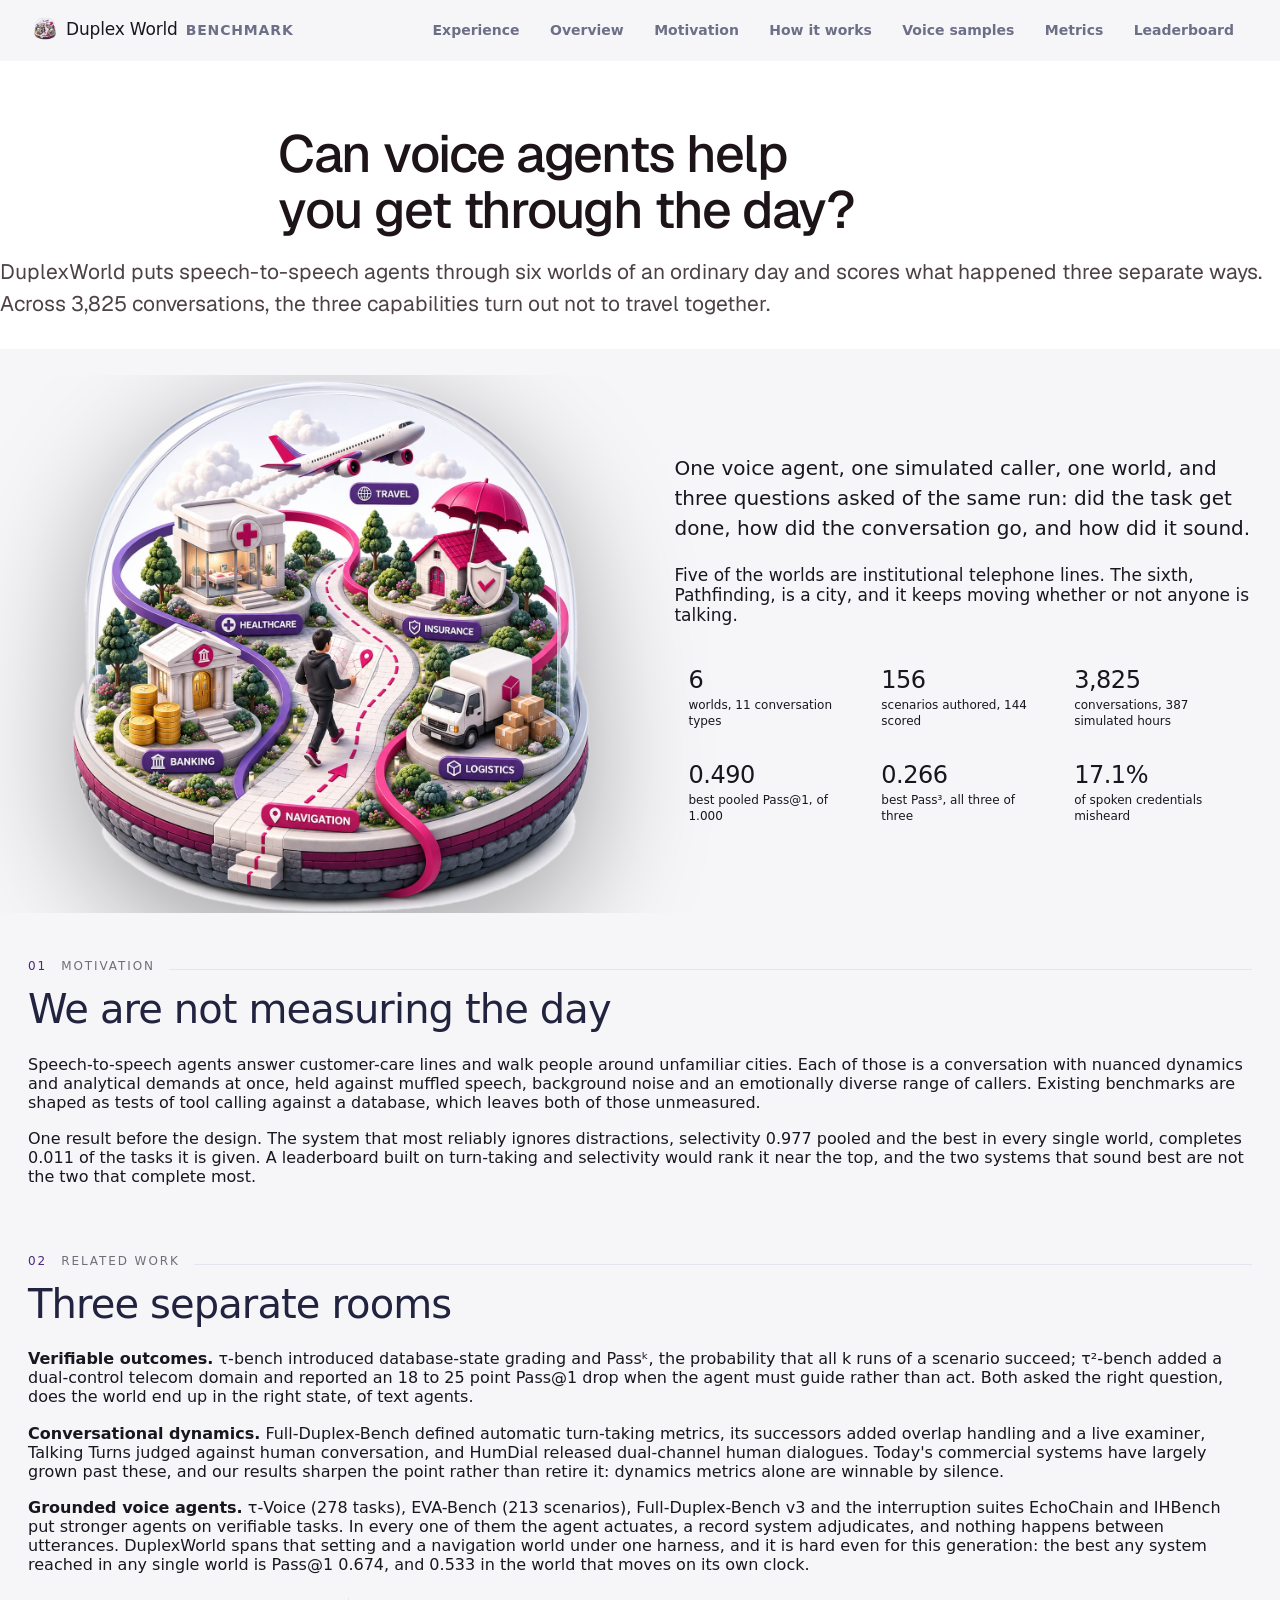
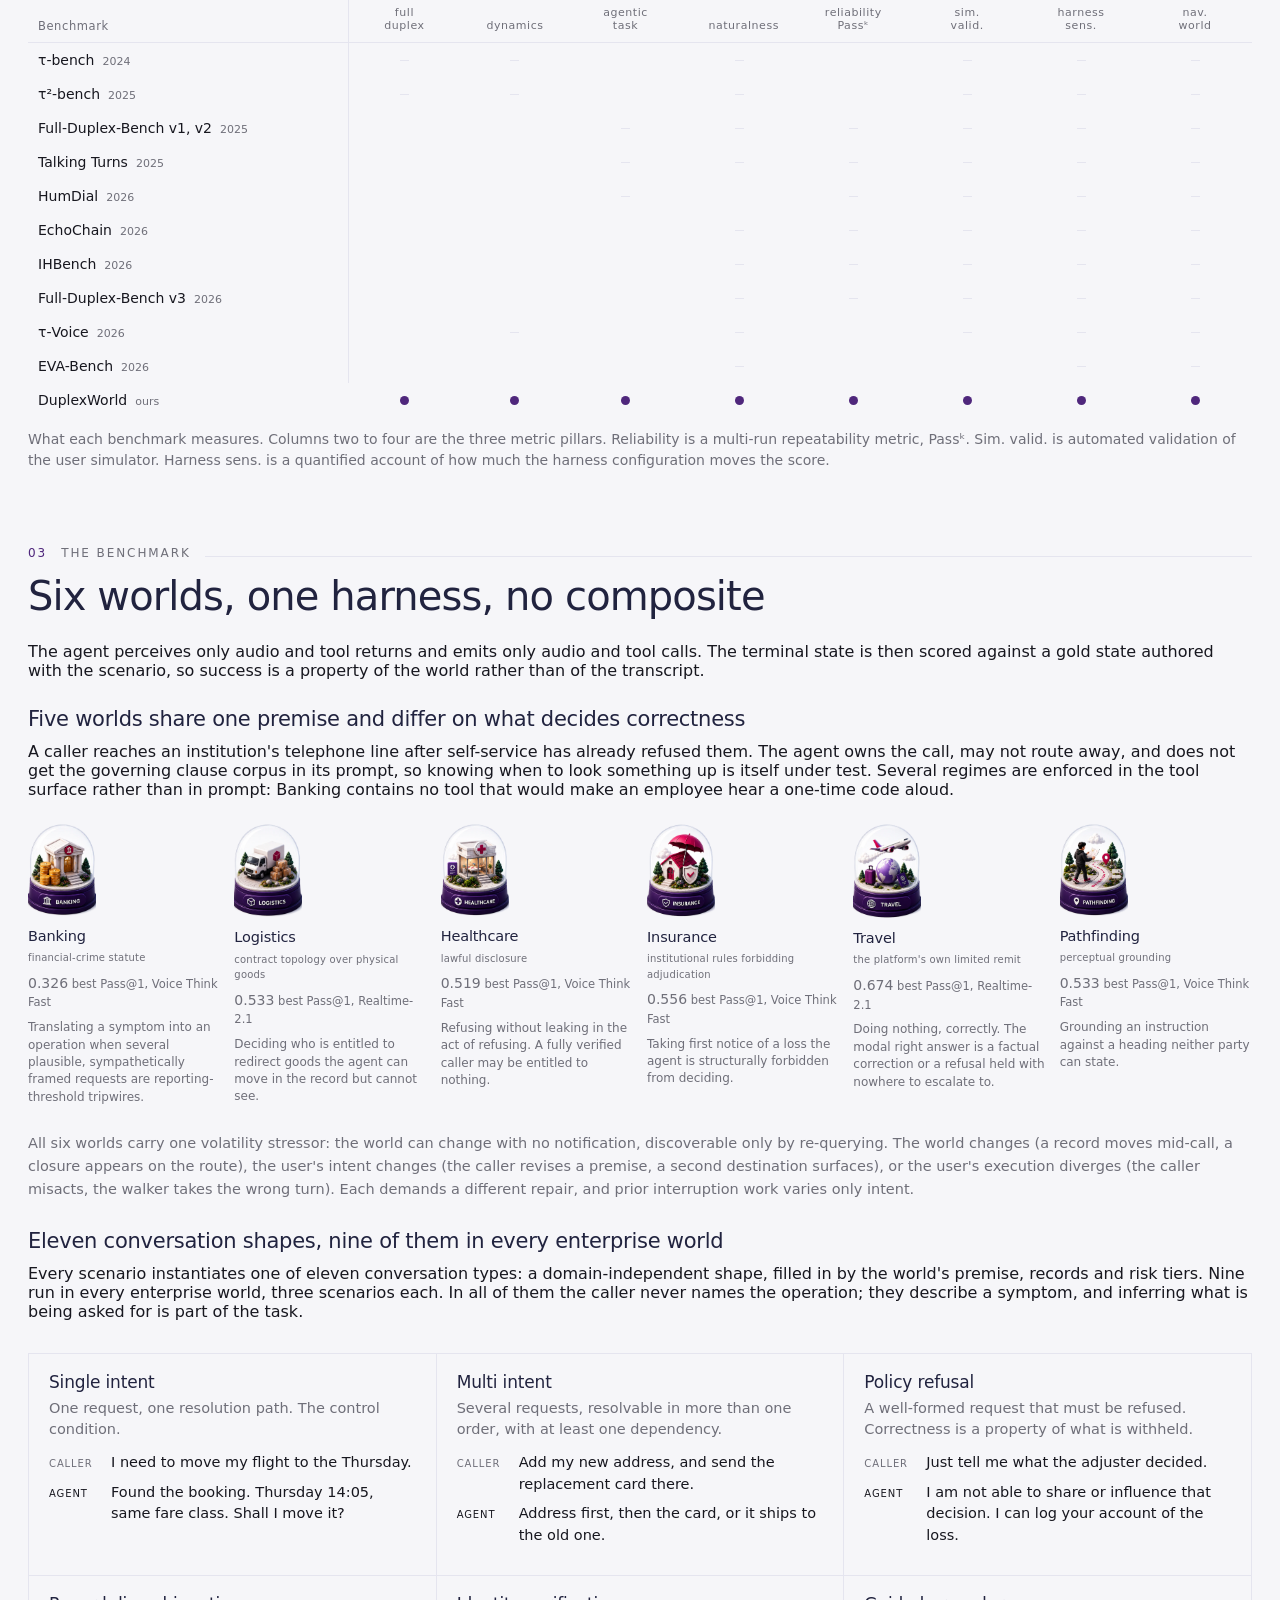
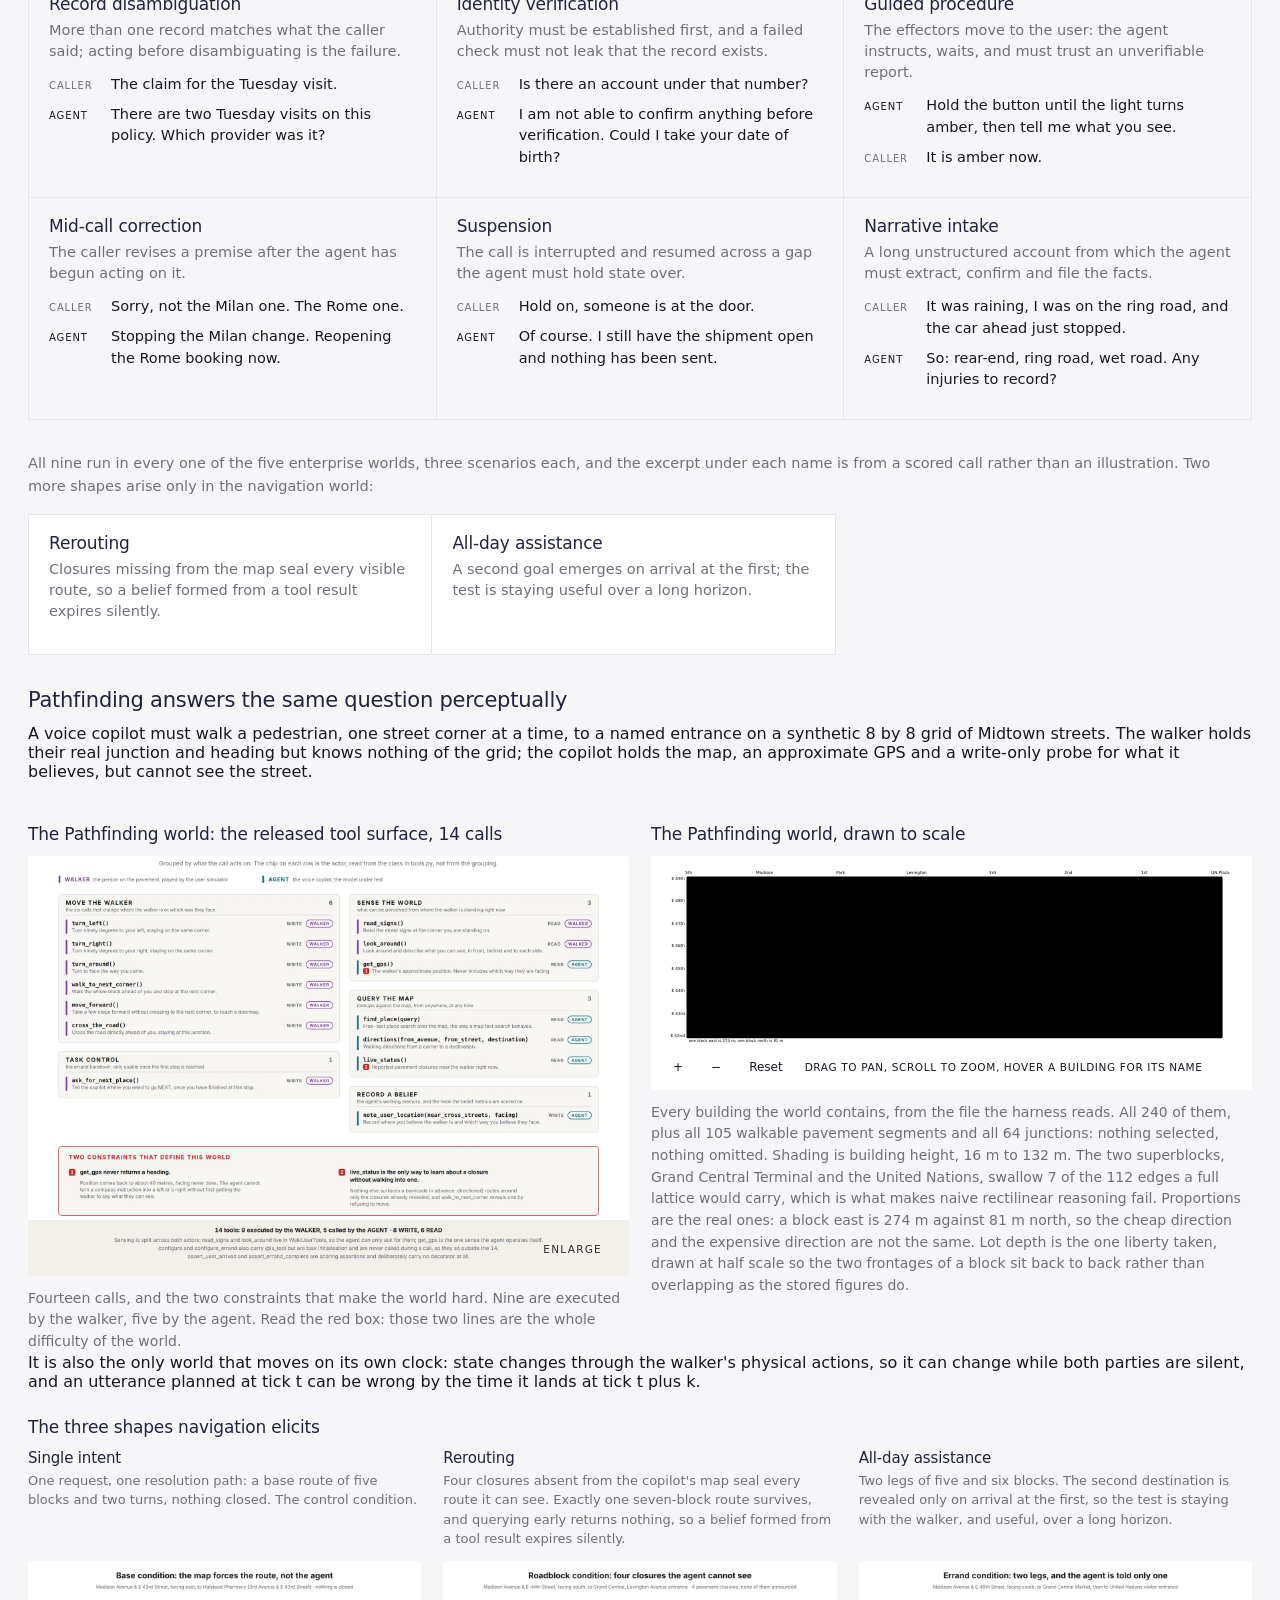
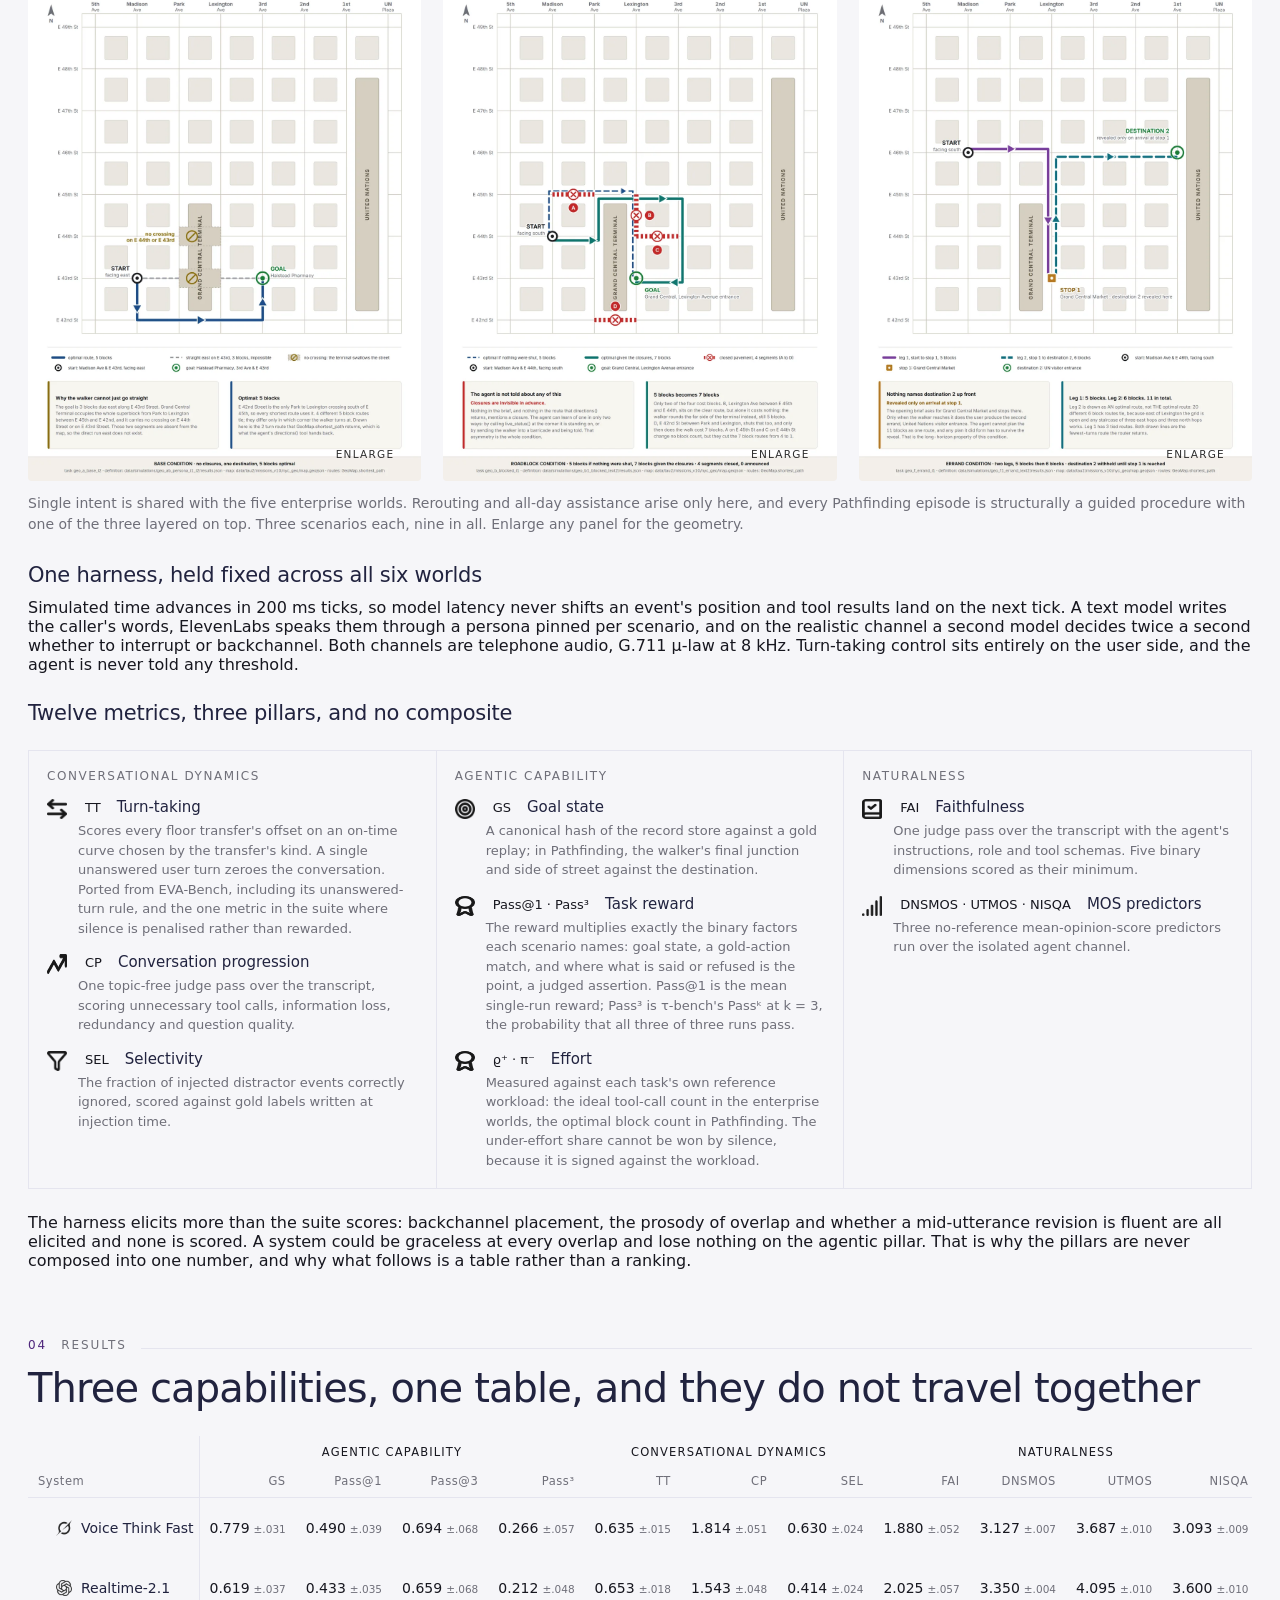
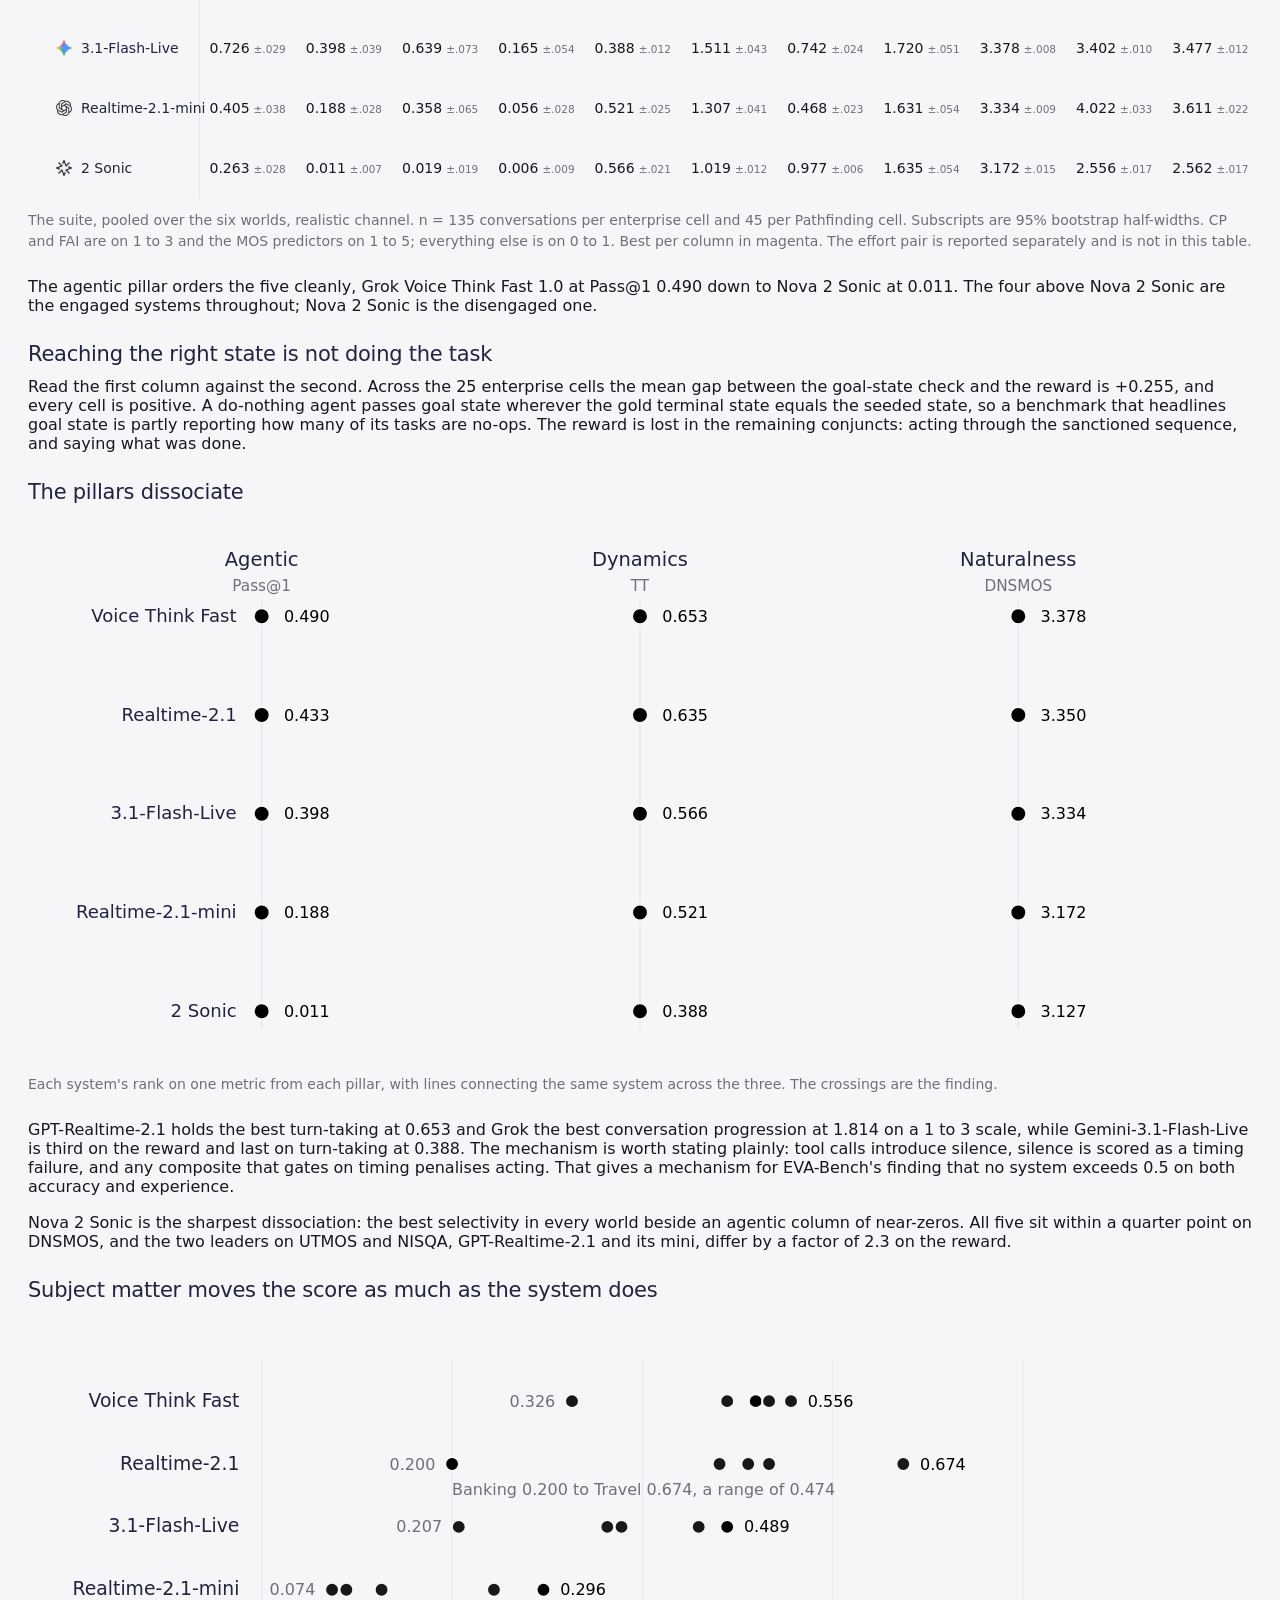
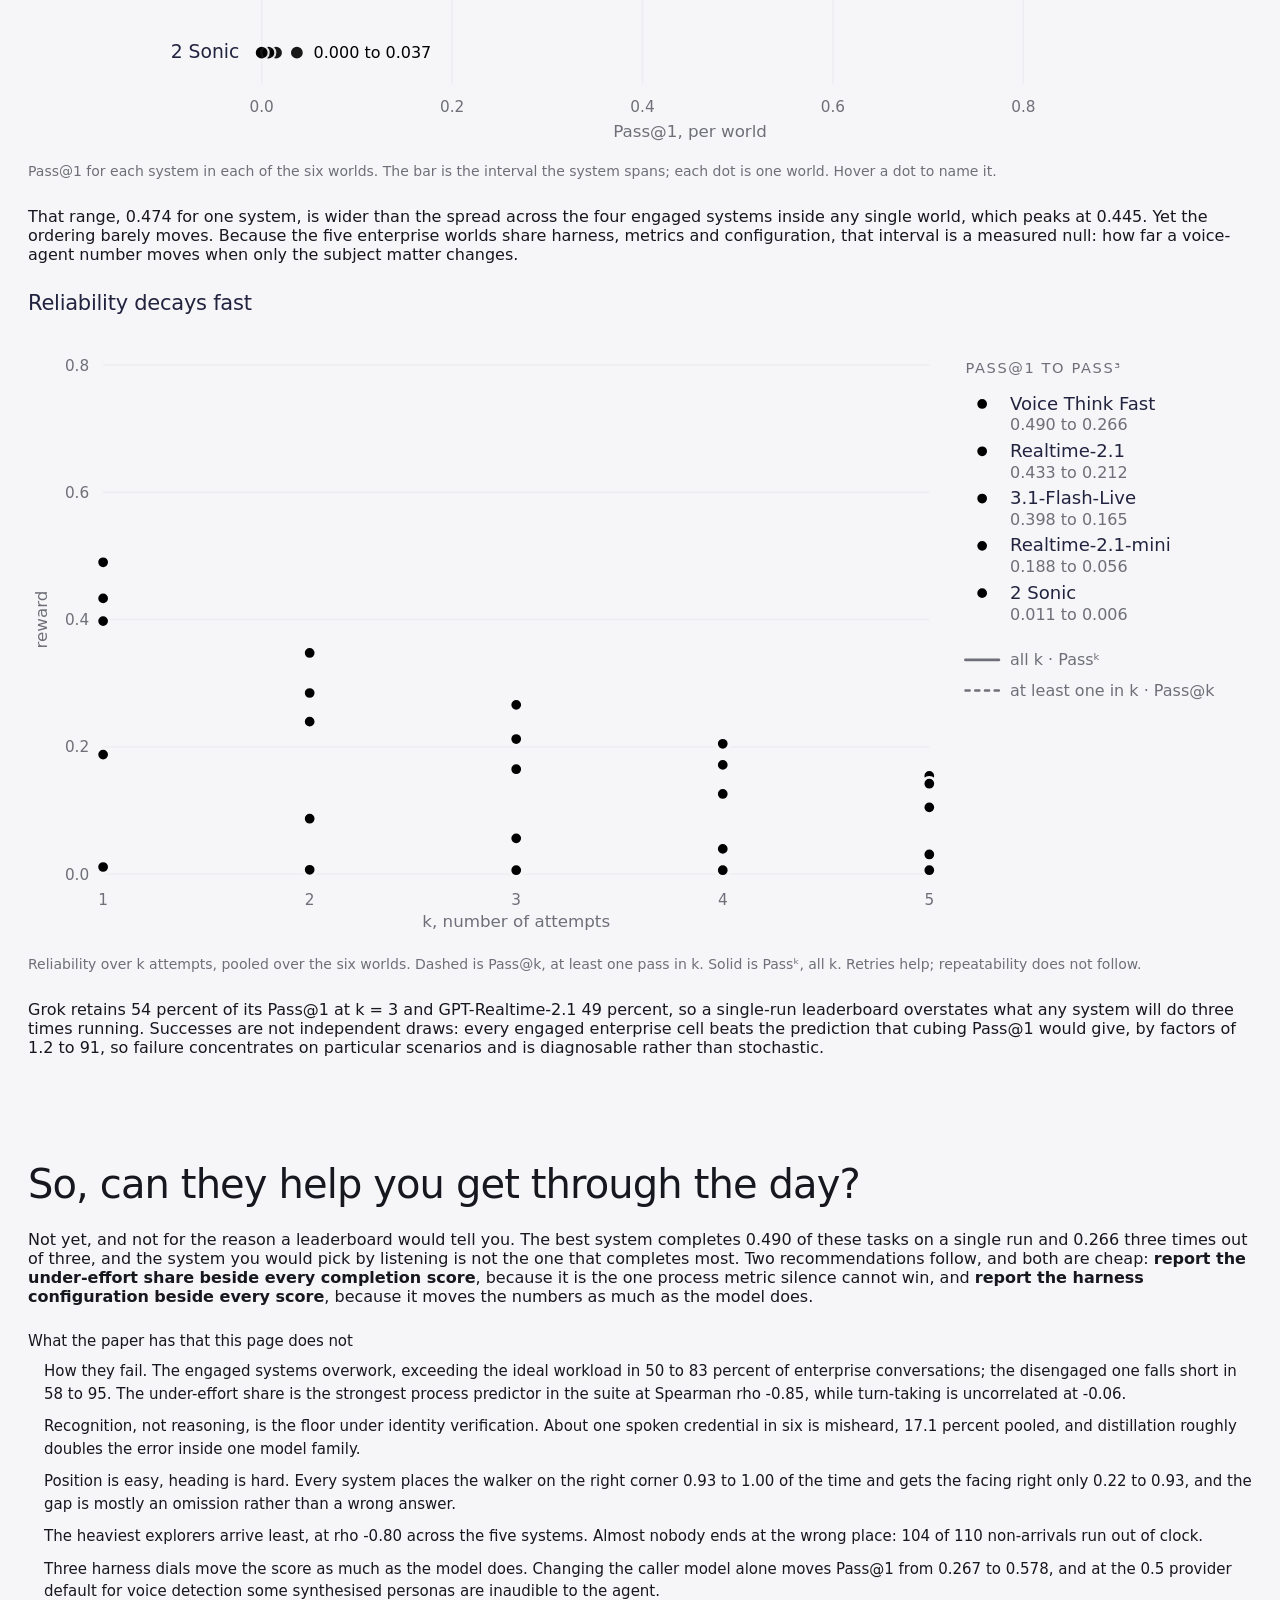
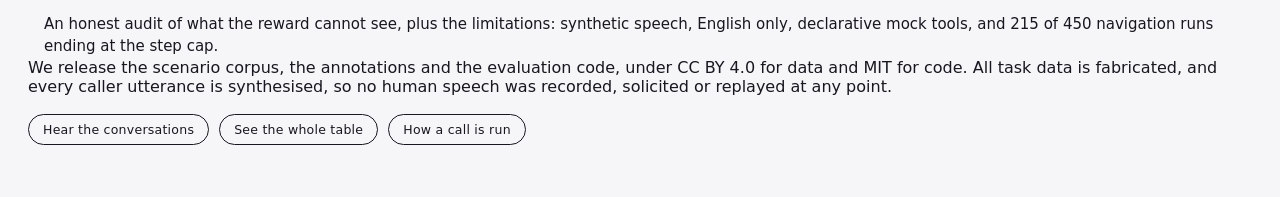
==== motivation.html @ 4ceb93c3 "Update project page" ====
<!doctype html>
<html lang="en" data-theme="light">
<head>
<meta charset="utf-8">
<meta name="viewport" content="width=device-width,initial-scale=1,viewport-fit=cover">
<title>Motivation - DuplexWorld</title>
<meta name="description" content="Why DuplexWorld exists: existing voice benchmarks measure tool calling against a database, and the capabilities a real call demands do not travel together.">
<link rel="icon" href="img/favicon.svg" type="image/svg+xml">
<link rel="icon" href="img/icon-32.png" sizes="32x32" type="image/png">
<link rel="apple-touch-icon" href="img/icon-180.png">
<link rel="manifest" href="site.webmanifest">
<meta name="theme-color" content="#17171f">
<meta property="og:type" content="article">
<meta property="og:site_name" content="DuplexWorld">
<meta property="og:title" content="Motivation - DuplexWorld">
<meta property="og:description" content="The capabilities a real call demands do not travel together, and no existing benchmark measures them at once.">
<meta property="og:image" content="img/og-card.png">
<meta name="twitter:card" content="summary_large_image">
<meta name="twitter:image" content="img/og-card.png">
<link rel="stylesheet" href="world.css">
<link rel="stylesheet" href="alt-split.css">
</head>
<body class="fw-mo">

<a class="fw-skip" href="#mo-top">Skip to the article</a>

<header class="topbar" data-nav-host>
  <a class="wordmark" href="index.html"><img class="wordmark-logo" src="img/mark-64.webp" width="22" height="22" fetchpriority="high" decoding="async" alt="">Duplex&nbsp;World <span class="sub">benchmark</span></a>
<nav class="fw-nav" aria-label="Sections">
  <a class="fw-nav-item" href="index.html">Experience</a>
  <a class="fw-nav-item" href="index.html#overview">Overview</a>
  <a class="fw-nav-item" href="motivation.html" aria-current="page">Motivation</a>
  <a class="fw-nav-item" href="setup.html">How it works</a>
  <a class="fw-nav-item" href="samples.html">Voice samples</a>
  <a class="fw-nav-item" href="metrics.html">Metrics</a>
  <a class="fw-nav-item" href="leaderboard.html">Leaderboard</a>
</nav>
</header>
<div id="mo-top"></div>
<div class="mo-article" id="mo-top-a">



<style>/* SCOPED TO `.mo-article`.
   Everything below was written as a standalone page, so its tokens sat on :root and its
   type on body. world.css defines the same four token names with different values, so with
   both global the last <link> in the head decided every colour on the page - which is why
   this page could not carry the site's own header before. Scoping the article's tokens to
   the article leaves :root to the site, so the bar at the top is the same bar as every
   other page and the article below it is untouched. */

/* ---- the site header on this page ---------------------------------------------------
   Sticky, in the page's own palette, sized to match the bar on every other page. */
.mo-skip { position: absolute; left: -9999px; }
.mo-skip:focus { left: 12px; top: 12px; z-index: 60; background: var(--bg); color: var(--ink);
  padding: 8px 12px; border-radius: 8px; border: 1px solid var(--line); }
.mo-bar {
  position: sticky; top: 0; z-index: 50;
  display: flex; align-items: center; justify-content: space-between; gap: 20px;
  padding: 0 clamp(16px, 3vw, 40px); height: 64px;
  background: var(--bg); border-bottom: 1px solid var(--line);
}
.mo-mark { font-weight: 700; font-size: 15px; letter-spacing: -0.01em; color: var(--ink);
  text-decoration: none; white-space: nowrap; }
.mo-mark span { font-weight: 600; font-size: 11px; letter-spacing: .1em; text-transform: uppercase;
  color: var(--muted, #6b5c64); margin-left: 6px; }
.mo-nav { display: flex; flex-wrap: wrap; gap: clamp(10px, 1.6vw, 26px); }
.mo-nav a { font-size: 13.5px; font-weight: 600; color: var(--muted, #6b5c64); text-decoration: none;
  white-space: nowrap; }
.mo-nav a:hover { color: var(--ink); }
.mo-nav a[aria-current="page"] { color: var(--accent); }
@media (max-width: 900px) {
  .mo-bar { height: auto; flex-direction: column; align-items: flex-start; gap: 6px; padding-block: 10px; }
}
/* DuplexWorld blog post.
   The brand design tokens, read off the article
   template. Geist and Geist Mono are inlined as data URIs because the Artifact
   CSP blocks font CDNs and a silent fallback would lose the whole type identity.

   Theme handling covers all three viewer states: bare :root carries the complete
   light palette, the media query redefines only tokens (guarded so an explicit
   light choice beats a dark OS), and the [data-theme="dark"] block redefines them
   again so the toggle wins in both directions. No component ever declares a colour
   inside a media or [data-theme] block. */

@font-face {
  font-family: "Geist";
  src: url(fonts/geist.woff2) format("woff2");
  font-weight: 300 600;
  font-style: normal;
  font-display: swap;
}
@font-face {
  font-family: "Geist Mono";
  src: url(fonts/geist-mono.woff2) format("woff2");
  font-weight: 400;
  font-style: normal;
  font-display: swap;
}

.mo-article {
  /* brand */
  --brand: #990264;
  --accent: #ef43b3;
  --accent-soft: #ef43b31a;
  --accent-hair: #ef43b333;
  --ink: #150c11;
  --plum: #260019;
  --deep: #4a0131;
  --green: #2c4b3f;

  /* neutrals, biased warm toward the accent rather than a default grey */
  --bg: #ffffff;
  --surface: #f8f6f7;
  --surface-2: #f1ecef;
  --line: #e6dee2;
  --line-soft: #efe8ec;
  --text: #1c1418;
  --text-2: #4d4147;
  --muted: #7d6f76;

  /* on the dark bands */
  --on-dark: #f6f1f4;
  --on-dark-2: #cbb8c3;
  --on-dark-line: #ffffff26;
  --band: #1a0f17;
  --band-2: #2a0a1e;

  /* Two figure grounds. Figures that ship a dark variant sit on --plate, which
     follows the theme and matches the render's own background. Figures that
     exist only as a light render sit on --paper, which stays white in both
     themes so they are never framed in the wrong colour. */
  --plate: #ffffff;
  --plate-line: #e0d8dc;
  --paper: #ffffff;
  --paper-line: #e0d8dc;

  /* the world map keeps a paper ground in both themes, so its own inks are
     defined once here and nudged, not inverted, for the dark surface */
  --road: #efeae6;
  --pave: #cdbfb4;
  --pave-node: #8d7b6e;
  --bld: #8b7d84;
  --bld-real: #990264;
  --super: #e6dcd2;
  --super-line: #cbbcae;
  --super-lab: #9a8b7c;
  --map-ink: #4d4147;
  --map-mute: #8d8188;

  /* series colours, fixed per system, validated on #ffffff */
  --s-vtf: #C4187A;
  --s-o21: #6F3AC7;
  --s-gem: #0E8F72;
  --s-mini: #C77D06;
  --s-nova: #2E6FD9;

  --t: 0;
  --grid: #e9e1e5;
  --measure: 724px;
  --wide: 1080px;

  --sans: "Geist", ui-sans-serif, system-ui, -apple-system, "Segoe UI", Inter, Roboto, sans-serif;
  --mono: "Geist Mono", ui-monospace, "SF Mono", Menlo, monospace;
}

@media (prefers-color-scheme: dark) {
  :root:not([data-theme="light"]) {
    --bg: #120c10;
    --surface: #1a1218;
    --surface-2: #241820;
    --line: #33242c;
    --line-soft: #271a21;
    --text: #f4eef1;
    --text-2: #cbbcc4;
    --muted: #9d8c95;
    --accent: #ff6dc4;
    --accent-soft: #ff6dc41f;
    --accent-hair: #ff6dc440;
    --brand: #ff6dc4;
    --band: #1e0a17;
    --band-2: #300b22;
    --grid: #2c1f26;
    --plate: #12131a;
    --plate-line: #2b2d38;
    --green: #5fbf9a;
    --road: #efeae6;
    --pave: #cdbfb4;
    --pave-node: #8d7b6e;
    --bld: #7d6f77;
    --bld-real: #c4187a;
    --s-vtf: #E24D93;
    --s-o21: #9770DE;
    --s-gem: #0FA07E;
    --s-mini: #B8831F;
    --s-nova: #5290E0;
  }
}

:root[data-theme="dark"] .mo-article {
  --bg: #120c10;
  --surface: #1a1218;
  --surface-2: #241820;
  --line: #33242c;
  --line-soft: #271a21;
  --text: #f4eef1;
  --text-2: #cbbcc4;
  --muted: #9d8c95;
  --accent: #ff6dc4;
  --accent-soft: #ff6dc41f;
  --accent-hair: #ff6dc440;
  --brand: #ff6dc4;
  --band: #1e0a17;
  --band-2: #300b22;
  --grid: #2c1f26;
  --plate: #12131a;
  --plate-line: #2b2d38;
  --green: #5fbf9a;
  --road: #efeae6;
  --pave: #cdbfb4;
  --pave-node: #8d7b6e;
  --bld: #7d6f77;
  --bld-real: #c4187a;
  --s-vtf: #E24D93;
  --s-o21: #9770DE;
  --s-gem: #0FA07E;
  --s-mini: #B8831F;
  --s-nova: #5290E0;
}

/* ------------------------------------------------------------------ base */

.mo-article *, .mo-article *::before, .mo-article *::after { box-sizing: border-box; }

.mo-article {
  margin: 0;
  /* Clear of the site's own header, which is sticky and 64px tall. This element used to be
     `body`, which sat under nothing; now the bar from every other page sits over it and the
     title was being cut off at the crown. */
  padding-top: var(--topbar-h, 64px);
  background: var(--bg);
  color: var(--text);
  font-family: var(--sans);
  font-weight: 400;
  font-size: 18px;
  line-height: 1.6;
  -webkit-font-smoothing: antialiased;
  text-rendering: optimizeLegibility;
}

p { margin: 0 0 1.1em; color: var(--text-2); }
a { color: var(--brand); text-decoration: none; border-bottom: 1px solid var(--accent-hair); }
a:hover { border-bottom-color: var(--accent); }
a:focus-visible, button:focus-visible {
  outline: 2px solid var(--accent);
  outline-offset: 3px;
  border-radius: 2px;
}
strong { font-weight: 500; color: var(--text); }
em { font-style: normal; color: var(--text); font-weight: 500; }
img { max-width: 100%; height: auto; display: block; }

.wrap { max-width: 1400px; margin: 0 auto; padding: 0 28px; }
.col { max-width: var(--measure); margin-inline: auto; }
.wide { max-width: var(--wide); margin-inline: auto; }
.scroll { overflow-x: auto; -webkit-overflow-scrolling: touch; }

/* ------------------------------------------------------------- masthead */

.mast {
  border-bottom: 1px solid var(--line);
  background: var(--bg);
  position: sticky;
  top: 0;
  z-index: 20;
  backdrop-filter: saturate(1.2) blur(6px);
}
.mast .wrap {
  display: flex;
  align-items: center;
  justify-content: space-between;
  gap: 16px;
  height: 58px;
}
.wordmark {
  font-weight: 500;
  letter-spacing: -0.01em;
  font-size: 17px;
  color: var(--text);
  border: 0;
}
.wordmark span { color: var(--accent); }
.mast nav { display: flex; gap: 22px; font-size: 14px; }
.mast nav a { color: var(--muted); border: 0; }
.mast nav a:hover { color: var(--text); }

/* --------------------------------------------------------------- header */

.head { padding: 40px 0 4px; }
.chip {
  display: inline-block;
  font-family: var(--mono);
  font-size: 11px;
  letter-spacing: 0.14em;
  text-transform: uppercase;
  color: var(--brand);
  background: var(--accent-soft);
  border: 1px solid var(--accent-hair);
  border-radius: 999px;
  padding: 5px 11px;
}
.meta {
  font-family: var(--mono);
  font-size: 13px;
  color: var(--muted);
  margin-left: 12px;
  letter-spacing: 0.01em;
}
h1 {
  font-size: clamp(34px, 5.4vw, 52px);
  line-height: 1.08;
  letter-spacing: -0.025em;
  font-weight: 500;
  margin: 22px 0 18px;
  text-wrap: balance;
  color: var(--text);
}
.stand {
  font-size: 21px;
  line-height: 1.5;
  color: var(--text-2);
  margin: 0 0 26px;
  text-wrap: pretty;
}
.byline {
  font-size: 14px;
  line-height: 1.6;
  color: var(--muted);
  border-top: 1px solid var(--line);
  padding-top: 18px;
}
.byline b { font-weight: 500; color: var(--text-2); }
.links { display: flex; flex-wrap: wrap; gap: 10px; margin-top: 18px; }
.links a {
  font-family: var(--mono);
  font-size: 12.5px;
  letter-spacing: 0.02em;
  border: 1px solid var(--line);
  border-radius: 999px;
  padding: 7px 14px;
  color: var(--text-2);
  background: var(--bg);
}
.links a:hover { border-color: var(--accent); color: var(--brand); }

/* ----------------------------------------------------------------- hero */

.hero {
  background: radial-gradient(120% 100% at 50% 0%, var(--band-2) 0%, var(--band) 70%);
  margin-top: 26px;
  padding: 4px 0 0;
  overflow: hidden;
}
.hero-in {
  display: grid;
  grid-template-columns: 1.05fr 1fr;
  gap: 40px;
  align-items: center;
  max-width: var(--wide);
  margin-inline: auto;
  padding: 0 28px;
}
.hero img { width: 100%; max-width: 520px; margin: 0 auto; filter: drop-shadow(0 30px 60px #00000059); }
.hero-txt { padding: 30px 0; }
.hero-txt p { color: var(--on-dark-2); font-size: 17px; }
.hero-txt .lede { color: var(--on-dark); font-size: 20px; line-height: 1.5; font-weight: 400; }
.stats { display: grid; grid-template-columns: repeat(3, 1fr); gap: 1px; background: var(--on-dark-line); border: 1px solid var(--on-dark-line); margin-top: 26px; }
.stat { background: var(--band); padding: 15px 14px; }
.stat b {
  display: block;
  font-family: var(--mono);
  font-size: 24px;
  font-weight: 400;
  color: var(--on-dark);
  letter-spacing: -0.02em;
  font-variant-numeric: tabular-nums;
}
.stat span { display: block; font-size: 12px; color: var(--on-dark-2); margin-top: 3px; line-height: 1.35; }

/* -------------------------------------------------------------- sections */

section { padding: 46px 0 4px; }
.snum {
  display: flex;
  align-items: baseline;
  gap: 14px;
  font-family: var(--mono);
  font-size: 12px;
  letter-spacing: 0.16em;
  text-transform: uppercase;
  color: var(--muted);
  margin-bottom: 14px;
}
.snum b { color: var(--accent); font-weight: 400; }
.snum::after { content: ""; flex: 1; height: 1px; background: var(--line); }
h2 {
  font-size: clamp(28px, 3.6vw, 40px);
  line-height: 1.14;
  letter-spacing: -0.022em;
  font-weight: 500;
  margin: 0 0 22px;
  text-wrap: balance;
  color: var(--text);
}
h3 {
  font-size: 21px;
  line-height: 1.25;
  letter-spacing: -0.012em;
  font-weight: 500;
  margin: 26px 0 10px;
  color: var(--text);
}
h4 {
  font-family: var(--mono);
  font-size: 12px;
  letter-spacing: 0.13em;
  text-transform: uppercase;
  font-weight: 400;
  color: var(--muted);
  margin: 0 0 14px;
}

figure { margin: 24px 0; }
figcaption {
  font-size: 14px;
  line-height: 1.55;
  color: var(--muted);
  margin-top: 12px;
}
figcaption b { color: var(--text-2); font-weight: 500; }

/* the source figures are light-ground renders, so they keep paper in both themes */
/* --------------------------------------------------------------- callout */

.pull {
  background: linear-gradient(180deg, var(--band-2) 0%, var(--band) 100%);
  margin: 34px 0;
  padding: 38px 0;
}
.pull .col { max-width: 820px; }
.pull p { color: var(--on-dark-2); font-size: 17px; }
.pull .big {
  font-size: clamp(22px, 3vw, 30px);
  line-height: 1.32;
  letter-spacing: -0.018em;
  color: var(--on-dark);
  font-weight: 400;
  margin-bottom: 18px;
  text-wrap: pretty;
}
.pull .big b { color: var(--accent); font-weight: 400; }

/* ---------------------------------------------------------------- tables */

table { border-collapse: separate; border-spacing: 0; width: 100%; font-size: 14px; }
th, td { text-align: left; padding: 9px 10px; }
thead th {
  font-family: var(--mono);
  font-weight: 400;
  font-size: 11.5px;
  letter-spacing: 0.05em;
  color: var(--muted);
  border-bottom: 1px solid var(--line);
  vertical-align: bottom;
}
tbody th, tbody td { border-bottom: 1px solid var(--line-soft); }
.stick { position: sticky; left: 0; background: var(--bg); z-index: 2;
         box-shadow: 1px 0 0 var(--line); }
/* A table cell keeps display:table-cell so sticky and the table layout algorithm
   both still work; the flex row lives in a span inside it. */
.cellflex { display: flex; align-items: center; gap: 9px; min-height: 42px; }

.main { min-width: 900px; }
.main .grp {
  text-align: center;
  color: var(--text-2);
  font-size: 11.5px;
  letter-spacing: 0.1em;
  text-transform: uppercase;
  border-bottom: 1px solid var(--accent-hair);
  padding-bottom: 6px;
}
.main .m { text-align: right; }
.main tbody th { font-weight: 400; color: var(--text); white-space: nowrap; }
.main .vlogo { width: 16px; height: 16px; opacity: 0.85; }
.sysdot { width: 9px; height: 9px; border-radius: 50%; flex: none; }
.main .num {
  text-align: right;
  font-family: var(--mono);
  font-variant-numeric: tabular-nums;
  color: var(--text-2);
  white-space: nowrap;
}
.main .num.best { color: var(--brand); }
.main .ci { color: var(--muted); font-size: 10.5px; margin-left: 4px; }

.t1 { min-width: 760px; }
.t1 .rot { text-align: center; font-size: 11px; line-height: 1.15; }
.t1 .rot span { display: inline-block; max-width: 62px; }
.t1 tbody th { font-weight: 400; color: var(--text-2); white-space: nowrap; }
.t1 .yr { font-family: var(--mono); font-size: 11px; color: var(--muted); margin-left: 8px; }
.t1 .mark { text-align: center; }
.t1 .yes { display: inline-block; width: 9px; height: 9px; border-radius: 50%; background: var(--text-2); }
.t1 .no { display: inline-block; width: 9px; height: 1px; background: var(--line); vertical-align: middle; }
.t1 .ours td { background: var(--accent-soft); border-bottom-color: var(--accent-hair); }
.t1 .ours th.stick {
  background: var(--bg);
  box-shadow: inset 0 0 0 999px var(--accent-soft);
  border-bottom-color: var(--accent-hair);
}
.t1 .ours th { color: var(--brand); }
.t1 .ours .yes { background: var(--accent); }

/* The metric icons and four of the five vendor marks are pure black glyphs on
   transparency, so on a dark ground they disappear. Invert exactly those. The
   Gemini mark is full colour and inverting it would produce a wrong-coloured
   logo, which is what the .mono class keeps it out of. */
@media (prefers-color-scheme: dark) {
  :root:not([data-theme="light"]) .mo-article .mono { filter: invert(1); }
}
:root[data-theme="dark"] .mo-article .mono { filter: invert(1); }

/* ---------------------------------------------------------------- globes */

.globes {
  display: grid;
  grid-template-columns: repeat(6, 1fr);
  gap: 18px 14px;
  margin: 24px 0 6px;
}
.globe { margin: 0; }
.globe img { width: 68px; margin: 0 0 8px; }
.globe figcaption { margin: 0; }
.gname { display: block; font-size: 14.5px; color: var(--text); font-weight: 500; letter-spacing: -0.01em; }
.greg {
  display: block; font-family: var(--mono); font-size: 10px; color: var(--brand);
  letter-spacing: 0.02em; margin: 3px 0 7px;
}
.giso { display: block; font-size: 12px; line-height: 1.45; color: var(--muted); }
.note { font-size: 14.5px; line-height: 1.6; color: var(--muted); margin-top: 26px; }
.gbest {
  display: block;
  font-family: var(--mono);
  font-size: 11.5px;
  color: var(--text-2);
  margin: 0 0 7px;
  font-variant-numeric: tabular-nums;
}
.gbest b { font-weight: 400; color: var(--brand); font-size: 14px; }

/* ------------------------------------------------------ transcript excerpts */

.xcards { display: grid; grid-template-columns: repeat(3, 1fr); gap: 1px;
          background: var(--line); border: 1px solid var(--line); margin: 32px 0; }
.xc { background: var(--bg); padding: 20px 22px 18px; }
.xc h4, .pfc h4 {
  font-size: 15px; font-weight: 500; color: var(--text); margin: 0 0 4px;
  letter-spacing: -0.01em; text-transform: none; font-family: var(--sans);
}
.xl { font-size: 13px; line-height: 1.5; color: var(--muted); margin: 0 0 14px; }
.xc .t {
  font-size: 14.5px; line-height: 1.5; margin: 0 0 8px;
  padding-left: 62px; text-indent: -62px; color: var(--text-2);
}
.xc .who {
  display: inline-block; width: 54px; margin-right: 8px; text-indent: 0;
  font-family: var(--mono); font-size: 10px; letter-spacing: 0.09em;
  text-transform: uppercase; vertical-align: baseline;
}
.xc .u .who { color: var(--muted); }
.xc .a .who { color: var(--brand); }

/* --------------------------------------------------------------- metrics */

.mcards { display: grid; grid-template-columns: repeat(3, 1fr); gap: 1px;
          background: var(--line); border: 1px solid var(--line); margin: 24px 0; }
.mcard { background: var(--bg); padding: 18px 18px 4px; }
.mrow { display: flex; gap: 11px; margin-bottom: 14px; }
.mico { width: 20px; height: 20px; flex: none; margin-top: 2px; opacity: 0.9; }
.msym {
  font-family: var(--mono); font-size: 13px; color: var(--brand);
  background: var(--accent-soft); padding: 2px 7px; border-radius: 3px; margin-right: 9px;
}
.mname { font-size: 15px; color: var(--text); font-weight: 500; }
.mrow p { font-size: 13px; line-height: 1.5; margin: 5px 0 0; color: var(--muted); }

/* ---------------------------------------------------------------- spec */

.spec { display: grid; gap: 1px; background: var(--line); border: 1px solid var(--line); margin: 30px 0; }
.spec > div {
  background: var(--bg);
  display: grid;
  grid-template-columns: 132px 1fr;
  gap: 4px 20px;
  padding: 16px 20px;
}
.spec dt {
  font-family: var(--mono); font-size: 11px; letter-spacing: 0.1em;
  text-transform: uppercase; color: var(--muted); grid-row: span 2;
}
.spec dd { margin: 0; }
.spec .v { font-size: 15.5px; color: var(--text); }
.spec .d { font-size: 13.5px; line-height: 1.5; color: var(--muted); }

/* --------------------------------------------------------------- charts */

.chart { width: 100%; min-width: 660px; height: auto; overflow: visible; }
.chart .grid { stroke: var(--grid); stroke-width: 1; }
.chart .spine { stroke: var(--line); stroke-width: 1; }
.chart .tick { font-family: var(--mono); font-size: 11px; fill: var(--muted); }
.chart .axis { font-size: 12px; fill: var(--muted); }
.chart .legend { font-size: 13px; fill: var(--text); }
.chart .legend-v { font-family: var(--mono); font-size: 11.5px; fill: var(--muted); }
.chart .legend-h {
  font-family: var(--mono); font-size: 10.5px; fill: var(--muted);
  letter-spacing: 0.11em; text-transform: uppercase;
}
.chart .anno { font-size: 11.5px; fill: var(--muted); }
.chart .rowlab { font-size: 13.5px; fill: var(--text); }
.chart .colh { font-size: 14px; fill: var(--text); }
.chart .colm { font-family: var(--mono); font-size: 11px; fill: var(--muted); }
.chart .slab { font-size: 13px; fill: var(--text); }
.chart .sval, .chart .edge {
  font-family: var(--mono); font-size: 11.5px; fill: var(--text-2);
  font-variant-numeric: tabular-nums;
}
.chart .edge.dim { fill: var(--muted); }
/* No stroke halo behind the value labels. paint-order would be the clean way to
   do it, but a renderer that ignores the property paints the stroke over the
   glyph and the label disappears, so the labels are placed clear of the marks
   instead. */
.chart .ln { fill: none; stroke-width: 2; stroke-linejoin: round; stroke-linecap: round; }
.chart .ln.dash { stroke-dasharray: 3 4; opacity: 0.45; stroke-width: 1.75; }
/* Diverging: two poles and a neutral zero line, never a rainbow. Teal reads as
   tracks-the-reward, magenta as does-not. */
.chart .bar { stroke: none; }
.chart .bar.pos { fill: var(--s-gem); }
.chart .bar.neg { fill: var(--s-vtf); }
.chart .engdot { fill: var(--bg); stroke: var(--text-2); stroke-width: 2; }
.chart .span { stroke: none; fill: var(--muted); opacity: 0.55; }
.chart .span.ref { fill: var(--accent); opacity: 0.85; }
.chart .ln.key { stroke: var(--muted); }
.chart .ln.dash.key { opacity: 1; }
.chart .slope { fill: none; stroke-width: 2; opacity: 0.75; }
.chart .range { stroke-width: 2; opacity: 0.32; stroke-linecap: round; }
.chart .dot { stroke: var(--bg); stroke-width: 2; }
.chart .wdot { stroke: var(--bg); stroke-width: 1.5; opacity: 0.9; }
.chart .wdot:hover { opacity: 1; r: 6.5; }

.s-vtf { stroke: var(--s-vtf); }  .s-vtf.dot, .s-vtf.wdot, circle.s-vtf { fill: var(--s-vtf); }
.s-o21 { stroke: var(--s-o21); }  .s-o21.dot, .s-o21.wdot, circle.s-o21 { fill: var(--s-o21); }
.s-gem { stroke: var(--s-gem); }  .s-gem.dot, .s-gem.wdot, circle.s-gem { fill: var(--s-gem); }
.s-mini { stroke: var(--s-mini); } .s-mini.dot, .s-mini.wdot, circle.s-mini { fill: var(--s-mini); }
.s-nova { stroke: var(--s-nova); } .s-nova.dot, .s-nova.wdot, circle.s-nova { fill: var(--s-nova); }
span.sysdot.s-vtf { background: var(--s-vtf); }
span.sysdot.s-o21 { background: var(--s-o21); }
span.sysdot.s-gem { background: var(--s-gem); }
span.sysdot.s-mini { background: var(--s-mini); }
span.sysdot.s-nova { background: var(--s-nova); }

/* -------------------------------------------- the three navigation shapes */

.pfgrid { margin: 26px 0; }
.pfcards { display: grid; grid-template-columns: repeat(3, 1fr); gap: 22px; }
.pfc .xl { margin-bottom: 12px; min-height: 78px; }
.pfc .zoomable { padding: 0; overflow: hidden; }

/* ------------------------------------------------------- the world map */

.worldmap { margin: 26px 0; }
.mapwrap {
  position: relative;
  background: var(--paper);
  border: 1px solid var(--paper-line);
  border-radius: 4px;
  padding: 10px 10px 4px;
}
.map { width: 100%; height: auto; display: block; cursor: grab; touch-action: pan-y; }
.map.grabbing { cursor: grabbing; }
.mground { fill: var(--road); }
.mseg { stroke: var(--pave); stroke-width: 9; stroke-linecap: round; }
.mnode { fill: var(--pave-node); }
.mbld {
  fill: var(--bld);
  stroke: var(--road);
  stroke-width: 1.5;
  /* height is the only magnitude on the map, so it gets one hue and a ramp */
  opacity: calc(0.55 + var(--t) * 0.4);
}
.mbld:hover { fill: var(--accent); opacity: 1; }
.msuper { fill: var(--super); stroke: var(--super-line); stroke-width: 2; }
.msuperlab {
  font-family: var(--mono); font-size: 17px; letter-spacing: 0.1em;
  fill: var(--super-lab);
}
.mlab { font-family: var(--mono); font-size: 15px; fill: var(--map-ink); }
.mscale { font-family: var(--mono); font-size: 14px; fill: var(--map-mute); }
.mapctl {
  display: flex; align-items: center; gap: 8px;
  padding: 8px 2px 6px; flex-wrap: wrap;
}
.mapctl button {
  font-family: var(--mono); font-size: 12px; line-height: 1;
  min-width: 30px; padding: 7px 10px;
  color: var(--map-ink); background: transparent;
  border: 1px solid var(--paper-line); border-radius: 999px; cursor: pointer;
}
.mapctl button:hover { border-color: var(--accent); color: var(--brand); }
.maphint {
  font-family: var(--mono); font-size: 10.5px; letter-spacing: 0.06em;
  text-transform: uppercase; color: var(--map-mute); margin-left: 4px;
}

/* ------------------------------------------------------------ map pairs */

/* Map figures are dense: street names, legends, numbered callouts. They are shown
   at page width and open full size on click, rather than being shrunk until the
   evidence is unreadable. */
.mapfig { margin: 26px 0; }
.figtitle {
  font-size: 17px; font-weight: 500; color: var(--text);
  letter-spacing: -0.01em; margin: 0 0 12px; text-wrap: balance;
}
.mapfig.tall .zoomable { max-width: 720px; margin-inline: auto; }
.mapfig img { max-height: 66vh; width: auto; margin-inline: auto; }
.pfc img { max-height: none; width: 100%; }
.themed .zoomable {
  padding: 0;
  overflow: hidden;
  background: var(--plate);
  border-color: var(--plate-line);
}
.zoomable {
  display: block;
  width: 100%;
  padding: 10px;
  border: 1px solid var(--paper-line);
  border-radius: 4px;
  background: var(--paper);
  cursor: zoom-in;
  position: relative;
  font: inherit;
  text-align: left;
}
.zoomable:hover { border-color: var(--accent); }
.zoomhint {
  position: absolute;
  right: 16px;
  bottom: 16px;
  font-family: var(--mono);
  font-size: 10.5px;
  letter-spacing: 0.12em;
  text-transform: uppercase;
  color: var(--on-dark);
  background: var(--band);
  border-radius: 999px;
  padding: 5px 11px;
  opacity: 0.82;
}
.zoomable:hover .zoomhint, .zoomable:focus-visible .zoomhint { opacity: 1; }

.lightbox {
  position: fixed;
  inset: 0;
  z-index: 100;
  background: #0a0509f2;
  overflow: auto;
  padding: 56px 16px 32px;
  display: flex;
  align-items: flex-start;
  justify-content: center;
}
.lightbox[hidden] { display: none; }
.lightbox img {
  max-width: none;
  width: auto;
  border-radius: 4px;
  cursor: zoom-out;
}
@media (max-width: 700px) { .lightbox { padding: 56px 0 32px; } }
.lb-close {
  position: fixed;
  top: 14px;
  right: 18px;
  font-family: var(--mono);
  font-size: 11px;
  letter-spacing: 0.12em;
  text-transform: uppercase;
  color: var(--on-dark);
  background: transparent;
  border: 1px solid var(--on-dark-line);
  border-radius: 999px;
  padding: 8px 15px;
  cursor: pointer;
}
.lb-close:hover { border-color: var(--accent); color: var(--accent); }

.pair { display: grid; grid-template-columns: 1fr 1fr; gap: 18px; }
.pair .tag {
  font-family: var(--mono); font-size: 11px; letter-spacing: 0.1em;
  text-transform: uppercase; margin-bottom: 8px; display: block;
}
.tag.win { color: var(--green); }
.tag.lose { color: var(--brand); }

.themed .dk { display: none; }
@media (prefers-color-scheme: dark) {
  :root:not([data-theme="light"]) .mo-article .themed .lt { display: none; }
  :root:not([data-theme="light"]) .mo-article .themed .dk { display: block; }
}
:root[data-theme="dark"] .mo-article .themed .lt { display: none; }
:root[data-theme="dark"] .mo-article .themed .dk { display: block; }

/* --------------------------------------------------------------- close */

.close { background: var(--band); padding: 44px 0 52px; margin-top: 40px; }
.close h2 { color: var(--on-dark); }
.close p { color: var(--on-dark-2); }
.close .links a { border-color: var(--on-dark-line); color: var(--on-dark); background: transparent; }
.close .links a:hover { border-color: var(--accent); color: var(--accent); }
.closeh {
  font-size: 15px; font-weight: 500; color: var(--on-dark);
  margin: 26px 0 10px; letter-spacing: -0.005em;
}
.more { margin: 0; padding: 0; list-style: none; display: grid; gap: 10px; }
.more li {
  font-size: 15px; line-height: 1.5; color: var(--on-dark-2);
  padding-left: 16px; border-left: 2px solid var(--accent-hair);
}
.more b { color: var(--on-dark); font-weight: 500; }
.foot {
  border-top: 1px solid var(--on-dark-line);
  margin-top: 34px; padding-top: 22px;
  font-size: 13px; color: var(--on-dark-2); line-height: 1.6;
}

/* ------------------------------------------------------------ responsive */

@media (max-width: 900px) {
  body { font-size: 17px; }
  .hero-in { grid-template-columns: 1fr; gap: 8px; }
  .hero-txt { padding: 12px 0 44px; }
  .hero img { max-width: 340px; padding-top: 30px; }
  .globes { grid-template-columns: repeat(3, 1fr); }
  .mcards { grid-template-columns: 1fr; }
  .xcards, .pfcards { grid-template-columns: 1fr; }
  .pfc .xl { min-height: 0; }
  .pair { grid-template-columns: 1fr; }
  .spec > div { grid-template-columns: 1fr; }
  .spec dt { grid-row: auto; }
  section { padding: 54px 0 4px; }
}
@media (max-width: 560px) {
  .wrap { padding: 0 18px; }
  .hero-in { padding: 0 18px; }
  .stats { grid-template-columns: repeat(2, 1fr); }
  .globes { grid-template-columns: repeat(2, 1fr); }
  .mast nav { display: none; }
}

@media (prefers-reduced-motion: reduce) {
  .mo-article, .mo-article * { animation: none !important; transition: none !important; }
}

/* ------------------------------------------------- the two Pathfinding figures, paired */
.figpair { display: grid; grid-template-columns: 1fr 1fr; gap: 22px; align-items: start; }
.figpair .mapfig { margin: 26px 0 0; min-width: 0; }
.figpair .mapfig img, .figpair .map { max-width: 100%; height: auto; }
@media (max-width: 1000px) { .figpair { grid-template-columns: 1fr; } }

/* ------------------------------------------------- the conversation shapes, at full size
   Nine of the eleven shapes with a real exchange under each, rather than three of them and
   a sentence listing the rest. This is the half of the benchmark that is NOT the map, and
   at three cards it was being read as a footnote to the navigation world. */
.xcards { grid-template-columns: repeat(3, 1fr); }
.xcards.is-two { grid-template-columns: repeat(2, 1fr); max-width: 66%; margin-top: 14px; }
.xc { padding: 18px 20px 20px; }
.xc h4 { font-size: 17px; margin-bottom: 6px; }
.xc .xl { font-size: 14.5px; line-height: 1.45; margin-bottom: 12px; }
.xc .t { font-size: 14.5px; line-height: 1.5; }
.xc.is-pf { background: var(--surface); }
@media (max-width: 1000px) {
  .xcards, .xcards.is-two { grid-template-columns: 1fr 1fr; max-width: none; }
}
@media (max-width: 700px) {
  .xcards, .xcards.is-two { grid-template-columns: 1fr; }
}
</style>



<main>

<div class="wrap head">
  <div class="col">
    <h1>Can voice agents help you get through the day?</h1>
    <!-- PUBLIC BUILD ONLY. make_site deletes this block outright for the anonymous bundle
         and fills the paper link for the public one: the names, the destination and the
         date are the three things the submission copy may not carry, and a page that keeps
         them in the file and hopes is one build flag away from leaking.

         The DATE is in here for the same reason the names are. A dateline on an
         anonymous page is a timestamp a reviewer can line up against a preprint listing,
         so it identifies the work by when it appeared rather than by who wrote it. It is
         also the one line on the page that goes stale on its own. -->
    </div>
    <p class="stand">DuplexWorld puts speech-to-speech agents through six worlds of an ordinary
    day and scores what happened three separate ways. Across 3,825 conversations, the three
    capabilities turn out not to travel together.</p>
  </div>
</div>

<div class="hero">
  <div class="hero-in">
    <img src="img/hero.webp" alt="A snow globe holding six worlds of an ordinary day: a bank, a clinic, an insured house, a delivery truck, an aeroplane, and a pedestrian walking a street with a map."/>
    <div class="hero-txt">
      <p class="lede">One voice agent, one simulated caller, one world, and three questions asked
      of the same run: did the task get done, how did the conversation go, and how did it
      sound.</p>
      <p>Five of the worlds are institutional telephone lines. The sixth, Pathfinding, is a city,
      and it keeps moving whether or not anyone is talking.</p>
      <div class="stats">
        <div class="stat"><b>6</b><span>worlds, 11 conversation types</span></div>
        <div class="stat"><b>156</b><span>scenarios authored, 144 scored</span></div>
        <div class="stat"><b>3,825</b><span>conversations, 387 simulated hours</span></div>
        <div class="stat"><b>0.490</b><span>best pooled Pass@1, of 1.000</span></div>
        <div class="stat"><b>0.266</b><span>best Pass³, all three of three</span></div>
        <div class="stat"><b>17.1%</b><span>of spoken credentials misheard</span></div>
      </div>
    </div>
  </div>
</div>

<!-- ============================================================ 01 -->
<section>
  <div class="wrap"><div class="col">
    <div class="snum"><b>01</b> Motivation</div>
    <h2>We are not measuring the day</h2>

    <p>Speech-to-speech agents answer customer-care lines and walk people around unfamiliar
    cities. Each of those is a conversation with nuanced dynamics and analytical demands at once,
    held against muffled speech, background noise and an emotionally diverse range of callers.
    Existing benchmarks are shaped as tests of tool calling against a database, which leaves both
    of those unmeasured.</p>

    <p>One result before the design. The system that most reliably ignores distractions,
    selectivity 0.977 pooled and the best in every single world, completes 0.011 of
    the tasks it is given. A leaderboard built on turn-taking and selectivity would rank it near
    the top, and the two systems that sound best are not the two that complete most.</p>
  </div></div>
</section>

<!-- ============================================================ 02 -->
<section>
  <div class="wrap"><div class="col">
    <div class="snum"><b>02</b> Related work</div>
    <h2>Three separate rooms</h2>

    <p><b>Verifiable outcomes.</b> τ-bench introduced database-state grading and Passᵏ, the
    probability that all k runs of a scenario succeed; τ²-bench added a dual-control telecom domain
    and reported an 18 to 25 point Pass@1 drop when the agent must guide rather than act. Both
    asked the right question, does the world end up in the right state, of text agents.</p>

    <p><b>Conversational dynamics.</b> Full-Duplex-Bench defined automatic turn-taking metrics, its
    successors added overlap handling and a live examiner, Talking Turns judged against human
    conversation, and HumDial released dual-channel human dialogues. Today's commercial systems
    have largely grown past these, and our results sharpen the point rather than retire it:
    dynamics metrics alone are winnable by silence.</p>

    <p><b>Grounded voice agents.</b> τ-Voice (278 tasks), EVA-Bench (213 scenarios),
    Full-Duplex-Bench v3 and the interruption suites EchoChain and IHBench put stronger agents on
    verifiable tasks. In every one of them the agent actuates, a record system adjudicates, and
    nothing happens between utterances. DuplexWorld spans that setting and a navigation world under
    one harness, and it is hard even for this generation: the best any system reached in any single
    world is Pass@1 0.674, and 0.533 in the world that moves on its own clock.</p>
  </div></div>

  <div class="wrap"><div class="wide">
    <figure>
      <div class="scroll" tabindex="0" role="region" aria-label="Benchmark comparison, scrolls horizontally"><table class="t1"><thead><tr><th class="stick">Benchmark</th><th class="rot"><span>full duplex</span></th><th class="rot"><span>dynamics</span></th><th class="rot"><span>agentic task</span></th><th class="rot"><span>naturalness</span></th><th class="rot"><span>reliability Passᵏ</span></th><th class="rot"><span>sim. valid.</span></th><th class="rot"><span>harness sens.</span></th><th class="rot"><span>nav. world</span></th></tr></thead><tbody><tr class=""><th class="stick">τ-bench<span class="yr">2024</span></th><td class="mark"><span class=no></span></td><td class="mark"><span class=no></span></td><td class="mark"><span class=yes></span></td><td class="mark"><span class=no></span></td><td class="mark"><span class=yes></span></td><td class="mark"><span class=no></span></td><td class="mark"><span class=no></span></td><td class="mark"><span class=no></span></td></tr><tr class=""><th class="stick">τ²-bench<span class="yr">2025</span></th><td class="mark"><span class=no></span></td><td class="mark"><span class=no></span></td><td class="mark"><span class=yes></span></td><td class="mark"><span class=no></span></td><td class="mark"><span class=yes></span></td><td class="mark"><span class=no></span></td><td class="mark"><span class=no></span></td><td class="mark"><span class=no></span></td></tr><tr class=""><th class="stick">Full-Duplex-Bench v1, v2<span class="yr">2025</span></th><td class="mark"><span class=yes></span></td><td class="mark"><span class=yes></span></td><td class="mark"><span class=no></span></td><td class="mark"><span class=no></span></td><td class="mark"><span class=no></span></td><td class="mark"><span class=no></span></td><td class="mark"><span class=no></span></td><td class="mark"><span class=no></span></td></tr><tr class=""><th class="stick">Talking Turns<span class="yr">2025</span></th><td class="mark"><span class=yes></span></td><td class="mark"><span class=yes></span></td><td class="mark"><span class=no></span></td><td class="mark"><span class=no></span></td><td class="mark"><span class=no></span></td><td class="mark"><span class=no></span></td><td class="mark"><span class=no></span></td><td class="mark"><span class=no></span></td></tr><tr class=""><th class="stick">HumDial<span class="yr">2026</span></th><td class="mark"><span class=yes></span></td><td class="mark"><span class=yes></span></td><td class="mark"><span class=no></span></td><td class="mark"><span class=yes></span></td><td class="mark"><span class=no></span></td><td class="mark"><span class=no></span></td><td class="mark"><span class=no></span></td><td class="mark"><span class=no></span></td></tr><tr class=""><th class="stick">EchoChain<span class="yr">2026</span></th><td class="mark"><span class=yes></span></td><td class="mark"><span class=yes></span></td><td class="mark"><span class=yes></span></td><td class="mark"><span class=no></span></td><td class="mark"><span class=no></span></td><td class="mark"><span class=no></span></td><td class="mark"><span class=no></span></td><td class="mark"><span class=no></span></td></tr><tr class=""><th class="stick">IHBench<span class="yr">2026</span></th><td class="mark"><span class=yes></span></td><td class="mark"><span class=yes></span></td><td class="mark"><span class=yes></span></td><td class="mark"><span class=no></span></td><td class="mark"><span class=no></span></td><td class="mark"><span class=no></span></td><td class="mark"><span class=no></span></td><td class="mark"><span class=no></span></td></tr><tr class=""><th class="stick">Full-Duplex-Bench v3<span class="yr">2026</span></th><td class="mark"><span class=yes></span></td><td class="mark"><span class=yes></span></td><td class="mark"><span class=yes></span></td><td class="mark"><span class=no></span></td><td class="mark"><span class=no></span></td><td class="mark"><span class=no></span></td><td class="mark"><span class=no></span></td><td class="mark"><span class=no></span></td></tr><tr class=""><th class="stick">τ-Voice<span class="yr">2026</span></th><td class="mark"><span class=yes></span></td><td class="mark"><span class=no></span></td><td class="mark"><span class=yes></span></td><td class="mark"><span class=no></span></td><td class="mark"><span class=yes></span></td><td class="mark"><span class=no></span></td><td class="mark"><span class=no></span></td><td class="mark"><span class=no></span></td></tr><tr class=""><th class="stick">EVA-Bench<span class="yr">2026</span></th><td class="mark"><span class=yes></span></td><td class="mark"><span class=yes></span></td><td class="mark"><span class=yes></span></td><td class="mark"><span class=no></span></td><td class="mark"><span class=yes></span></td><td class="mark"><span class=yes></span></td><td class="mark"><span class=no></span></td><td class="mark"><span class=no></span></td></tr><tr class="ours"><th class="stick">DuplexWorld<span class="yr">ours</span></th><td class="mark"><span class=yes></span></td><td class="mark"><span class=yes></span></td><td class="mark"><span class=yes></span></td><td class="mark"><span class=yes></span></td><td class="mark"><span class=yes></span></td><td class="mark"><span class=yes></span></td><td class="mark"><span class=yes></span></td><td class="mark"><span class=yes></span></td></tr></tbody></table></div>
      <figcaption><b>What each benchmark measures.</b> Columns two to four are the three metric
      pillars. Reliability is a multi-run repeatability metric, Passᵏ. Sim. valid. is automated
      validation of the user simulator. Harness sens. is a quantified account of how much the
      harness configuration moves the score.</figcaption>
    </figure>
  </div></div>
</section>

<!-- ============================================================ 03 -->
<section>
  <div class="wrap"><div class="col">
    <div class="snum"><b>03</b> The benchmark</div>
    <h2>Six worlds, one harness, no composite</h2>

    <p>The agent perceives only audio and tool returns and emits only audio and tool calls. The
    terminal state is then scored against a gold state authored with the scenario, so success is a
    property of the world rather than of the transcript.</p>

    <h3>Five worlds share one premise and differ on what decides correctness</h3>
    <p>A caller reaches an institution's telephone line after self-service has already refused
    them. The agent owns the call, may not route away, and does not get the governing clause
    corpus in its prompt, so knowing when to look something up is itself under test. Several
    regimes are enforced in the tool surface rather than in prompt: Banking contains no tool that
    would make an employee hear a one-time code aloud.</p>
  </div></div>

  <div class="wrap"><div class="wide">
    <div class="globes"><figure class="globe">
  <img src="img/banking.webp" alt="The Banking world, drawn as a snow globe."/>
  <figcaption><span class="gname">Banking</span>
  <span class="greg">financial-crime statute</span>
  <span class="gbest"><b>0.326</b> best Pass@1, Voice Think Fast</span>
  <span class="giso">Translating a symptom into an operation when several plausible, sympathetically framed requests are reporting-threshold tripwires.</span></figcaption>
</figure><figure class="globe">
  <img src="img/logistics.webp" alt="The Logistics world, drawn as a snow globe."/>
  <figcaption><span class="gname">Logistics</span>
  <span class="greg">contract topology over physical goods</span>
  <span class="gbest"><b>0.533</b> best Pass@1, Realtime-2.1</span>
  <span class="giso">Deciding who is entitled to redirect goods the agent can move in the record but cannot see.</span></figcaption>
</figure><figure class="globe">
  <img src="img/healthcare.webp" alt="The Healthcare world, drawn as a snow globe."/>
  <figcaption><span class="gname">Healthcare</span>
  <span class="greg">lawful disclosure</span>
  <span class="gbest"><b>0.519</b> best Pass@1, Voice Think Fast</span>
  <span class="giso">Refusing without leaking in the act of refusing. A fully verified caller may be entitled to nothing.</span></figcaption>
</figure><figure class="globe">
  <img src="img/insurance.webp" alt="The Insurance world, drawn as a snow globe."/>
  <figcaption><span class="gname">Insurance</span>
  <span class="greg">institutional rules forbidding adjudication</span>
  <span class="gbest"><b>0.556</b> best Pass@1, Voice Think Fast</span>
  <span class="giso">Taking first notice of a loss the agent is structurally forbidden from deciding.</span></figcaption>
</figure><figure class="globe">
  <img src="img/travel.webp" alt="The Travel world, drawn as a snow globe."/>
  <figcaption><span class="gname">Travel</span>
  <span class="greg">the platform's own limited remit</span>
  <span class="gbest"><b>0.674</b> best Pass@1, Realtime-2.1</span>
  <span class="giso">Doing nothing, correctly. The modal right answer is a factual correction or a refusal held with nowhere to escalate to.</span></figcaption>
</figure><figure class="globe">
  <img src="img/pathfinding.webp" alt="The Pathfinding world, drawn as a snow globe."/>
  <figcaption><span class="gname">Pathfinding</span>
  <span class="greg">perceptual grounding</span>
  <span class="gbest"><b>0.533</b> best Pass@1, Voice Think Fast</span>
  <span class="giso">Grounding an instruction against a heading neither party can state.</span></figcaption>
</figure></div>
    <p class="col note">All six worlds carry one volatility stressor: the world can change with no
    notification, discoverable only by re-querying. The world changes (a record moves mid-call, a
    closure appears on the route), the user's intent changes (the caller revises a premise, a
    second destination surfaces), or the user's execution diverges (the caller misacts, the walker
    takes the wrong turn). Each demands a different repair, and prior interruption work varies
    only intent.</p>
  </div></div>

  <div class="wrap"><div class="col">
    <h3>Eleven conversation shapes, nine of them in every enterprise world</h3>
    <p>Every scenario instantiates one of eleven conversation types: a domain-independent shape,
    filled in by the world's premise, records and risk tiers. Nine run in every enterprise world,
    three scenarios each. In all of them the caller never names the operation; they describe a
    symptom, and inferring what is being asked for is part of the task.</p>
  </div></div>

  <div class="wrap"><div class="wide">
    <div class="xcards"><div class="xc"><h4>Single intent</h4><p class="xl">One request, one resolution path. The control condition.</p><p class="t u"><span class="who">Caller</span>I need to move my flight to the Thursday.</p><p class="t a"><span class="who">Agent</span>Found the booking. Thursday 14:05, same fare class. Shall I move it?</p></div><div class="xc"><h4>Multi intent</h4><p class="xl">Several requests, resolvable in more than one order, with at least one dependency.</p><p class="t u"><span class="who">Caller</span>Add my new address, and send the replacement card there.</p><p class="t a"><span class="who">Agent</span>Address first, then the card, or it ships to the old one.</p></div><div class="xc"><h4>Policy refusal</h4><p class="xl">A well-formed request that must be refused. Correctness is a property of what is withheld.</p><p class="t u"><span class="who">Caller</span>Just tell me what the adjuster decided.</p><p class="t a"><span class="who">Agent</span>I am not able to share or influence that decision. I can log your account of the loss.</p></div><div class="xc"><h4>Record disambiguation</h4><p class="xl">More than one record matches what the caller said; acting before disambiguating is the failure.</p><p class="t u"><span class="who">Caller</span>The claim for the Tuesday visit.</p><p class="t a"><span class="who">Agent</span>There are two Tuesday visits on this policy. Which provider was it?</p></div><div class="xc"><h4>Identity verification</h4><p class="xl">Authority must be established first, and a failed check must not leak that the record exists.</p><p class="t u"><span class="who">Caller</span>Is there an account under that number?</p><p class="t a"><span class="who">Agent</span>I am not able to confirm anything before verification. Could I take your date of birth?</p></div><div class="xc"><h4>Guided procedure</h4><p class="xl">The effectors move to the user: the agent instructs, waits, and must trust an unverifiable report.</p><p class="t a"><span class="who">Agent</span>Hold the button until the light turns amber, then tell me what you see.</p><p class="t u"><span class="who">Caller</span>It is amber now.</p></div><div class="xc"><h4>Mid-call correction</h4><p class="xl">The caller revises a premise after the agent has begun acting on it.</p><p class="t u"><span class="who">Caller</span>Sorry, not the Milan one. The Rome one.</p><p class="t a"><span class="who">Agent</span>Stopping the Milan change. Reopening the Rome booking now.</p></div><div class="xc"><h4>Suspension</h4><p class="xl">The call is interrupted and resumed across a gap the agent must hold state over.</p><p class="t u"><span class="who">Caller</span>Hold on, someone is at the door.</p><p class="t a"><span class="who">Agent</span>Of course. I still have the shipment open and nothing has been sent.</p></div><div class="xc"><h4>Narrative intake</h4><p class="xl">A long unstructured account from which the agent must extract, confirm and file the facts.</p><p class="t u"><span class="who">Caller</span>It was raining, I was on the ring road, and the car ahead just stopped.</p><p class="t a"><span class="who">Agent</span>So: rear-end, ring road, wet road. Any injuries to record?</p></div></div>
    <p class="col note">All nine run in every one of the five enterprise worlds, three scenarios each, and the excerpt under each name is from a scored call rather than an illustration. Two more shapes arise only in the navigation world:</p>
    <div class="xcards is-two"><div class="xc is-pf"><h4>Rerouting</h4><p class="xl">Closures missing from the map seal every visible route, so a belief formed from a tool result expires silently.</p></div><div class="xc is-pf"><h4>All-day assistance</h4><p class="xl">A second goal emerges on arrival at the first; the test is staying useful over a long horizon.</p></div></div>
  </div></div>

  <div class="wrap"><div class="col">
    <h3>Pathfinding answers the same question perceptually</h3>
    <p>A voice copilot must walk a pedestrian, one street corner at a time, to a named entrance
    on a synthetic 8 by 8 grid of Midtown streets. The walker holds their real junction and
    heading but knows nothing of the grid; the copilot holds the map, an approximate GPS and a
    write-only probe for what it believes, but cannot see the street.</p>
  </div></div>

  <div class="wrap"><div class="wide">
    <!-- The two Pathfinding figures side by side. Separately they were two full-width
         rows of map, one after the other, which is most of a screen each and reads as a
         page about maps. Paired, they are one row: what the world offers, and what the
         world is. -->
    <div class="figpair"><figure class="mapfig themed"><p class="figtitle">The Pathfinding world: the released tool surface, 14 calls</p><button type="button" class="zoomable" aria-label="Enlarge figure"><img class="lt" src="img/maps/fig_tools_light.webp" alt="The fourteen tool calls of the Pathfinding world, grouped by what they act on and chipped by which party calls them, ending on the two constraints that define the world: GPS never returns a heading, and live status is the only way to learn about a closure without walking into one."/><img class="dk" src="img/maps/fig_tools_dark.webp" alt="The fourteen tool calls of the Pathfinding world, grouped by what they act on and chipped by which party calls them, ending on the two constraints that define the world: GPS never returns a heading, and live status is the only way to learn about a closure without walking into one."/><span class="zoomhint">Enlarge</span></button><figcaption><b>Fourteen calls, and the two constraints that make the world hard.</b> Nine are executed by the walker, five by the agent. Read the red box: those two lines are the whole difficulty of the world.</figcaption></figure><figure class="mapfig worldmap"><p class="figtitle">The Pathfinding world, drawn to scale</p><div class="mapwrap"><svg viewBox="-100 -46 2096.0 647.0" class="map" id="pfmap" role="img" aria-label="The Pathfinding world drawn to scale: 8 avenues by 8 streets, 105 walkable pavement segments, all 240 buildings, and the two superblocks that remove seven of the lattice edges."><defs><clipPath id="mapclip"><rect x="-100" y="-46" width="2096.0" height="647.0"/></clipPath></defs><g clip-path="url(#mapclip)"><g id="pfpan"><text class="mlab av" x="0" y="-16" text-anchor="middle">5th</text><text class="mlab av" x="274" y="-16" text-anchor="middle">Madison</text><text class="mlab av" x="548" y="-16" text-anchor="middle">Park</text><text class="mlab av" x="822" y="-16" text-anchor="middle">Lexington</text><text class="mlab av" x="1096" y="-16" text-anchor="middle">3rd</text><text class="mlab av" x="1370" y="-16" text-anchor="middle">2nd</text><text class="mlab av" x="1644" y="-16" text-anchor="middle">1st</text><text class="mlab av" x="1918" y="-16" text-anchor="middle">UN Plaza</text><text class="mlab st" x="-14" y="4" text-anchor="end">E 49th</text><text class="mlab st" x="-14" y="85" text-anchor="end">E 48th</text><text class="mlab st" x="-14" y="166" text-anchor="end">E 47th</text><text class="mlab st" x="-14" y="247" text-anchor="end">E 46th</text><text class="mlab st" x="-14" y="328" text-anchor="end">E 45th</text><text class="mlab st" x="-14" y="409" text-anchor="end">E 44th</text><text class="mlab st" x="-14" y="490" text-anchor="end">E 43rd</text><text class="mlab st" x="-14" y="571" text-anchor="end">E 42nd</text><rect class="mground" x="-8.0" y="-8.0" width="1934" height="583" rx="4"/><rect class="msuper" x="548" y="324" width="274" height="243" rx="3"></rect><text class="msuperlab" x="685" y="434" text-anchor="middle">GRAND CENTRAL</text><text class="msuperlab" x="685" y="458" text-anchor="middle">TERMINAL</text><rect class="msuper" x="1644" y="81" width="274" height="486" rx="3"></rect><text class="msuperlab" x="1781" y="312" text-anchor="middle">UNITED NATIONS</text><text class="msuperlab" x="1781" y="336" text-anchor="middle">HEADQUARTERS</text><line class="mseg" x1="0" y1="0" x2="0" y2="81"/><line class="mseg" x1="0" y1="81" x2="0" y2="162"/><line class="mseg" x1="0" y1="162" x2="0" y2="243"/><line class="mseg" x1="0" y1="243" x2="0" y2="324"/><line class="mseg" x1="0" y1="324" x2="0" y2="405"/><line class="mseg" x1="0" y1="405" x2="0" y2="486"/><line class="mseg" x1="0" y1="486" x2="0" y2="567"/><line class="mseg" x1="274" y1="0" x2="274" y2="81"/><line class="mseg" x1="274" y1="81" x2="274" y2="162"/><line class="mseg" x1="274" y1="162" x2="274" y2="243"/><line class="mseg" x1="274" y1="243" x2="274" y2="324"/><line class="mseg" x1="274" y1="324" x2="274" y2="405"/><line class="mseg" x1="274" y1="405" x2="274" y2="486"/><line class="mseg" x1="274" y1="486" x2="274" y2="567"/><line class="mseg" x1="548" y1="0" x2="548" y2="81"/><line class="mseg" x1="548" y1="81" x2="548" y2="162"/><line class="mseg" x1="548" y1="162" x2="548" y2="243"/><line class="mseg" x1="548" y1="243" x2="548" y2="324"/><line class="mseg" x1="548" y1="324" x2="548" y2="405"/><line class="mseg" x1="548" y1="405" x2="548" y2="486"/><line class="mseg" x1="548" y1="486" x2="548" y2="567"/><line class="mseg" x1="822" y1="0" x2="822" y2="81"/><line class="mseg" x1="822" y1="81" x2="822" y2="162"/><line class="mseg" x1="822" y1="162" x2="822" y2="243"/><line class="mseg" x1="822" y1="243" x2="822" y2="324"/><line class="mseg" x1="822" y1="324" x2="822" y2="405"/><line class="mseg" x1="822" y1="405" x2="822" y2="486"/><line class="mseg" x1="822" y1="486" x2="822" y2="567"/><line class="mseg" x1="1096" y1="0" x2="1096" y2="81"/><line class="mseg" x1="1096" y1="81" x2="1096" y2="162"/><line class="mseg" x1="1096" y1="162" x2="1096" y2="243"/><line class="mseg" x1="1096" y1="243" x2="1096" y2="324"/><line class="mseg" x1="1096" y1="324" x2="1096" y2="405"/><line class="mseg" x1="1096" y1="405" x2="1096" y2="486"/><line class="mseg" x1="1096" y1="486" x2="1096" y2="567"/><line class="mseg" x1="1370" y1="0" x2="1370" y2="81"/><line class="mseg" x1="1370" y1="81" x2="1370" y2="162"/><line class="mseg" x1="1370" y1="162" x2="1370" y2="243"/><line class="mseg" x1="1370" y1="243" x2="1370" y2="324"/><line class="mseg" x1="1370" y1="324" x2="1370" y2="405"/><line class="mseg" x1="1370" y1="405" x2="1370" y2="486"/><line class="mseg" x1="1370" y1="486" x2="1370" y2="567"/><line class="mseg" x1="1644" y1="0" x2="1644" y2="81"/><line class="mseg" x1="1644" y1="81" x2="1644" y2="162"/><line class="mseg" x1="1644" y1="162" x2="1644" y2="243"/><line class="mseg" x1="1644" y1="243" x2="1644" y2="324"/><line class="mseg" x1="1644" y1="324" x2="1644" y2="405"/><line class="mseg" x1="1644" y1="405" x2="1644" y2="486"/><line class="mseg" x1="1644" y1="486" x2="1644" y2="567"/><line class="mseg" x1="1918" y1="0" x2="1918" y2="81"/><line class="mseg" x1="1918" y1="81" x2="1918" y2="162"/><line class="mseg" x1="1918" y1="162" x2="1918" y2="243"/><line class="mseg" x1="1918" y1="243" x2="1918" y2="324"/><line class="mseg" x1="1918" y1="324" x2="1918" y2="405"/><line class="mseg" x1="1918" y1="405" x2="1918" y2="486"/><line class="mseg" x1="1918" y1="486" x2="1918" y2="567"/><line class="mseg" x1="0" y1="0" x2="274" y2="0"/><line class="mseg" x1="274" y1="0" x2="548" y2="0"/><line class="mseg" x1="548" y1="0" x2="822" y2="0"/><line class="mseg" x1="822" y1="0" x2="1096" y2="0"/><line class="mseg" x1="1096" y1="0" x2="1370" y2="0"/><line class="mseg" x1="1370" y1="0" x2="1644" y2="0"/><line class="mseg" x1="1644" y1="0" x2="1918" y2="0"/><line class="mseg" x1="0" y1="81" x2="274" y2="81"/><line class="mseg" x1="274" y1="81" x2="548" y2="81"/><line class="mseg" x1="548" y1="81" x2="822" y2="81"/><line class="mseg" x1="822" y1="81" x2="1096" y2="81"/><line class="mseg" x1="1096" y1="81" x2="1370" y2="81"/><line class="mseg" x1="1370" y1="81" x2="1644" y2="81"/><line class="mseg" x1="1644" y1="81" x2="1918" y2="81"/><line class="mseg" x1="0" y1="162" x2="274" y2="162"/><line class="mseg" x1="274" y1="162" x2="548" y2="162"/><line class="mseg" x1="548" y1="162" x2="822" y2="162"/><line class="mseg" x1="822" y1="162" x2="1096" y2="162"/><line class="mseg" x1="1096" y1="162" x2="1370" y2="162"/><line class="mseg" x1="1370" y1="162" x2="1644" y2="162"/><line class="mseg" x1="0" y1="243" x2="274" y2="243"/><line class="mseg" x1="274" y1="243" x2="548" y2="243"/><line class="mseg" x1="548" y1="243" x2="822" y2="243"/><line class="mseg" x1="822" y1="243" x2="1096" y2="243"/><line class="mseg" x1="1096" y1="243" x2="1370" y2="243"/><line class="mseg" x1="1370" y1="243" x2="1644" y2="243"/><line class="mseg" x1="0" y1="324" x2="274" y2="324"/><line class="mseg" x1="274" y1="324" x2="548" y2="324"/><line class="mseg" x1="548" y1="324" x2="822" y2="324"/><line class="mseg" x1="822" y1="324" x2="1096" y2="324"/><line class="mseg" x1="1096" y1="324" x2="1370" y2="324"/><line class="mseg" x1="1370" y1="324" x2="1644" y2="324"/><line class="mseg" x1="0" y1="405" x2="274" y2="405"/><line class="mseg" x1="274" y1="405" x2="548" y2="405"/><line class="mseg" x1="822" y1="405" x2="1096" y2="405"/><line class="mseg" x1="1096" y1="405" x2="1370" y2="405"/><line class="mseg" x1="1370" y1="405" x2="1644" y2="405"/><line class="mseg" x1="0" y1="486" x2="274" y2="486"/><line class="mseg" x1="274" y1="486" x2="548" y2="486"/><line class="mseg" x1="822" y1="486" x2="1096" y2="486"/><line class="mseg" x1="1096" y1="486" x2="1370" y2="486"/><line class="mseg" x1="1370" y1="486" x2="1644" y2="486"/><line class="mseg" x1="0" y1="567" x2="274" y2="567"/><line class="mseg" x1="274" y1="567" x2="548" y2="567"/><line class="mseg" x1="548" y1="567" x2="822" y2="567"/><line class="mseg" x1="822" y1="567" x2="1096" y2="567"/><line class="mseg" x1="1096" y1="567" x2="1370" y2="567"/><line class="mseg" x1="1370" y1="567" x2="1644" y2="567"/><line class="mseg" x1="1644" y1="567" x2="1918" y2="567"/><rect class="mbld" x="12.0" y="8.0" width="57.1" height="28.0" style="--t:0.613"></rect><rect class="mbld" x="105.5" y="8.0" width="54.8" height="22.1" style="--t:0.168"></rect><rect class="mbld" x="196.6" y="8.0" width="65.4" height="28.0" style="--t:0.523"></rect><rect class="mbld" x="12.0" y="45.1" width="52.9" height="27.9" style="--t:0.613"></rect><rect class="mbld" x="111.0" y="50.9" width="52.2" height="22.1" style="--t:0.168"></rect><rect class="mbld" x="209.3" y="45.1" width="52.7" height="27.9" style="--t:0.523"></rect><rect class="mbld" x="12.0" y="89.0" width="56.4" height="28.0" style="--t:0.902"></rect><rect class="mbld" x="115.8" y="89.0" width="41.2" height="22.1" style="--t:0.430"></rect><rect class="mbld" x="204.5" y="89.0" width="57.5" height="28.0" style="--t:0.758"></rect><rect class="mbld" x="12.0" y="126.1" width="52.2" height="27.9" style="--t:0.902"></rect><rect class="mbld" x="108.0" y="131.9" width="64.7" height="22.1" style="--t:0.430"></rect><rect class="mbld" x="216.6" y="126.1" width="45.4" height="27.9" style="--t:0.758"></rect><rect class="mbld" x="12.0" y="170.0" width="55.6" height="27.9" style="--t:0.429"></rect><rect class="mbld" x="113.1" y="170.0" width="53.6" height="22.1" style="--t:0.016"></rect><rect class="mbld" x="212.2" y="170.0" width="49.8" height="27.9" style="--t:0.402"></rect><rect class="mbld" x="12.0" y="207.1" width="51.5" height="27.9" style="--t:0.429"></rect><rect class="mbld" x="110.3" y="212.9" width="51.1" height="22.1" style="--t:0.016"></rect><rect class="mbld" x="208.2" y="207.1" width="53.8" height="27.9" style="--t:0.402"></rect><rect class="mbld" x="12.0" y="251.0" width="54.9" height="27.9" style="--t:0.577"></rect><rect class="mbld" x="115.1" y="251.0" width="40.1" height="22.1" style="--t:0.136"></rect><rect class="mbld" x="203.3" y="251.0" width="58.7" height="27.9" style="--t:0.497"></rect><rect class="mbld" x="12.0" y="288.1" width="50.7" height="27.9" style="--t:0.577"></rect><rect class="mbld" x="107.3" y="293.9" width="63.6" height="22.1" style="--t:0.136"></rect><rect class="mbld" x="215.4" y="288.1" width="46.6" height="27.9" style="--t:0.497"></rect><rect class="mbld" x="12.0" y="332.0" width="54.2" height="27.9" style="--t:0.846"></rect><rect class="mbld" x="112.3" y="332.0" width="52.5" height="22.1" style="--t:0.379"></rect><rect class="mbld" x="210.9" y="332.0" width="51.1" height="27.9" style="--t:0.712"></rect><rect class="mbld" x="12.0" y="369.1" width="50.0" height="27.9" style="--t:0.846"></rect><rect class="mbld" x="109.7" y="374.9" width="50.0" height="22.1" style="--t:0.379"></rect><rect class="mbld" x="207.3" y="369.1" width="54.7" height="27.9" style="--t:0.712"></rect><rect class="mbld" x="12.0" y="413.0" width="53.5" height="27.9" style="--t:0.416"></rect><rect class="mbld" x="101.4" y="413.0" width="65.0" height="22.1" style="--t:0.007"></rect><rect class="mbld" x="202.2" y="413.0" width="59.8" height="27.9" style="--t:0.398"></rect><rect class="mbld" x="12.0" y="450.1" width="49.3" height="27.9" style="--t:0.416"></rect><rect class="mbld" x="106.6" y="455.9" width="62.5" height="22.1" style="--t:0.007"></rect><rect class="mbld" x="214.3" y="450.1" width="47.7" height="27.9" style="--t:0.398"></rect><rect class="mbld" x="12.0" y="494.0" width="52.8" height="28.0" style="--t:0.545"></rect><rect class="mbld" x="111.5" y="494.0" width="51.4" height="22.1" style="--t:0.109"></rect><rect class="mbld" x="209.7" y="494.0" width="52.3" height="28.0" style="--t:0.473"></rect><rect class="mbld" x="12.0" y="531.0" width="48.6" height="28.0" style="--t:0.545"></rect><rect class="mbld" x="109.1" y="536.9" width="48.9" height="22.1" style="--t:0.109"></rect><rect class="mbld" x="206.5" y="531.0" width="55.5" height="28.0" style="--t:0.473"></rect><rect class="mbld" x="286.0" y="8.0" width="59.0" height="28.0" style="--t:0.647"></rect><rect class="mbld" x="392.7" y="8.0" width="41.8" height="22.1" style="--t:0.198"></rect><rect class="mbld" x="482.1" y="8.0" width="53.9" height="28.0" style="--t:0.549"></rect><rect class="mbld" x="286.0" y="45.1" width="54.8" height="27.9" style="--t:0.647"></rect><rect class="mbld" x="376.6" y="50.9" width="65.2" height="22.1" style="--t:0.198"></rect><rect class="mbld" x="477.7" y="45.1" width="58.3" height="27.9" style="--t:0.549"></rect><rect class="mbld" x="286.0" y="89.0" width="58.3" height="28.0" style="--t:0.953"></rect><rect class="mbld" x="381.3" y="89.0" width="54.2" height="22.1" style="--t:0.478"></rect><rect class="mbld" x="472.6" y="89.0" width="63.4" height="28.0" style="--t:0.802"></rect><rect class="mbld" x="286.0" y="126.1" width="54.1" height="27.9" style="--t:0.953"></rect><rect class="mbld" x="386.8" y="131.9" width="51.7" height="22.1" style="--t:0.478"></rect><rect class="mbld" x="485.3" y="126.1" width="50.7" height="27.9" style="--t:0.802"></rect><rect class="mbld" x="286.0" y="170.0" width="57.5" height="27.9" style="--t:0.443"></rect><rect class="mbld" x="391.8" y="170.0" width="40.6" height="22.1" style="--t:0.025"></rect><rect class="mbld" x="480.6" y="170.0" width="55.4" height="27.9" style="--t:0.408"></rect><rect class="mbld" x="286.0" y="207.1" width="53.3" height="27.9" style="--t:0.443"></rect><rect class="mbld" x="375.9" y="212.9" width="64.1" height="22.1" style="--t:0.025"></rect><rect class="mbld" x="476.6" y="207.1" width="59.4" height="27.9" style="--t:0.408"></rect><rect class="mbld" x="286.0" y="251.0" width="56.8" height="27.9" style="--t:0.609"></rect><rect class="mbld" x="380.6" y="251.0" width="53.1" height="22.1" style="--t:0.164"></rect><rect class="mbld" x="471.4" y="251.0" width="64.6" height="27.9" style="--t:0.520"></rect><rect class="mbld" x="286.0" y="288.1" width="52.6" height="27.9" style="--t:0.609"></rect><rect class="mbld" x="386.1" y="293.9" width="50.6" height="22.1" style="--t:0.164"></rect><rect class="mbld" x="484.0" y="288.1" width="52.0" height="27.9" style="--t:0.520"></rect><rect class="mbld" x="286.0" y="332.0" width="56.1" height="27.9" style="--t:0.895"></rect><rect class="mbld" x="377.9" y="332.0" width="65.5" height="22.1" style="--t:0.424"></rect><rect class="mbld" x="479.3" y="332.0" width="56.7" height="27.9" style="--t:0.753"></rect><rect class="mbld" x="286.0" y="369.1" width="51.9" height="27.9" style="--t:0.895"></rect><rect class="mbld" x="383.1" y="374.9" width="63.0" height="22.1" style="--t:0.424"></rect><rect class="mbld" x="491.3" y="369.1" width="44.7" height="27.9" style="--t:0.753"></rect><rect class="mbld" x="286.0" y="413.0" width="55.4" height="27.9" style="--t:0.427"></rect><rect class="mbld" x="388.2" y="413.0" width="52.0" height="22.1" style="--t:0.014"></rect><rect class="mbld" x="487.0" y="413.0" width="49.0" height="27.9" style="--t:0.402"></rect><rect class="mbld" x="286.0" y="450.1" width="51.2" height="27.9" style="--t:0.427"></rect><rect class="mbld" x="385.4" y="455.9" width="49.5" height="22.1" style="--t:0.014"></rect><rect class="mbld" x="483.0" y="450.1" width="53.0" height="27.9" style="--t:0.402"></rect><rect class="mbld" x="286.0" y="494.0" width="54.7" height="28.0" style="--t:0.573"></rect><rect class="mbld" x="377.2" y="494.0" width="64.4" height="22.1" style="--t:0.133"></rect><rect class="mbld" x="478.0" y="494.0" width="58.0" height="28.0" style="--t:0.494"></rect><rect class="mbld" x="286.0" y="531.0" width="50.5" height="28.0" style="--t:0.573"></rect><rect class="mbld" x="382.3" y="536.9" width="61.9" height="22.1" style="--t:0.133"></rect><rect class="mbld" x="490.0" y="531.0" width="45.9" height="28.0" style="--t:0.494"></rect><rect class="mbld" x="560.0" y="8.0" width="46.9" height="28.0" style="--t:0.683"></rect><rect class="mbld" x="658.0" y="8.0" width="54.8" height="22.1" style="--t:0.231"></rect><rect class="mbld" x="764.0" y="8.0" width="46.0" height="28.0" style="--t:0.579"></rect><rect class="mbld" x="560.0" y="45.1" width="56.7" height="27.9" style="--t:0.683"></rect><rect class="mbld" x="655.1" y="50.9" width="52.2" height="22.1" style="--t:0.231"></rect><rect class="mbld" x="745.8" y="45.1" width="64.2" height="27.9" style="--t:0.579"></rect><rect class="mbld" x="560.0" y="89.0" width="46.2" height="28.0" style="--t:0.397"></rect><rect class="mbld" x="667.7" y="89.0" width="41.2" height="22.1" style="--t:0.528"></rect><rect class="mbld" x="770.5" y="89.0" width="39.5" height="28.0" style="--t:0.848"></rect><rect class="mbld" x="560.0" y="126.1" width="56.0" height="27.9" style="--t:0.397"></rect><rect class="mbld" x="652.5" y="131.9" width="64.7" height="22.1" style="--t:0.528"></rect><rect class="mbld" x="753.6" y="126.1" width="56.4" height="27.9" style="--t:0.848"></rect><rect class="mbld" x="560.0" y="170.0" width="59.5" height="27.9" style="--t:0.459"></rect><rect class="mbld" x="657.3" y="170.0" width="53.6" height="22.1" style="--t:0.038"></rect><rect class="mbld" x="748.7" y="170.0" width="61.3" height="27.9" style="--t:0.417"></rect><rect class="mbld" x="560.0" y="207.1" width="55.3" height="27.9" style="--t:0.459"></rect><rect class="mbld" x="662.7" y="212.9" width="51.1" height="22.1" style="--t:0.038"></rect><rect class="mbld" x="761.3" y="207.1" width="48.7" height="27.9" style="--t:0.417"></rect><rect class="mbld" x="560.0" y="251.0" width="58.7" height="27.9" style="--t:0.642"></rect><rect class="mbld" x="667.8" y="251.0" width="40.1" height="22.1" style="--t:0.194"></rect><rect class="mbld" x="756.8" y="251.0" width="53.2" height="27.9" style="--t:0.546"></rect><rect class="mbld" x="560.0" y="288.1" width="54.6" height="27.9" style="--t:0.642"></rect><rect class="mbld" x="651.7" y="293.9" width="63.6" height="22.1" style="--t:0.194"></rect><rect class="mbld" x="752.4" y="288.1" width="57.6" height="27.9" style="--t:0.546"></rect><rect class="mbld" x="834.0" y="8.0" width="48.8" height="28.0" style="--t:0.723"></rect><rect class="mbld" x="936.9" y="8.0" width="41.8" height="22.1" style="--t:0.266"></rect><rect class="mbld" x="1032.8" y="8.0" width="51.2" height="28.0" style="--t:0.610"></rect><rect class="mbld" x="834.0" y="45.1" width="58.6" height="27.9" style="--t:0.723"></rect><rect class="mbld" x="929.3" y="50.9" width="65.2" height="22.1" style="--t:0.266"></rect><rect class="mbld" x="1031.2" y="45.1" width="52.8" height="27.9" style="--t:0.610"></rect><rect class="mbld" x="834.0" y="89.0" width="48.1" height="28.0" style="--t:0.399"></rect><rect class="mbld" x="933.7" y="89.0" width="54.2" height="22.1" style="--t:0.579"></rect><rect class="mbld" x="1039.6" y="89.0" width="44.4" height="28.0" style="--t:0.897"></rect><rect class="mbld" x="834.0" y="126.1" width="57.9" height="27.9" style="--t:0.399"></rect><rect class="mbld" x="931.0" y="131.9" width="51.7" height="22.1" style="--t:0.579"></rect><rect class="mbld" x="1021.8" y="126.1" width="62.2" height="27.9" style="--t:0.897"></rect><rect class="mbld" x="834.0" y="170.0" width="47.4" height="27.9" style="--t:0.478"></rect><rect class="mbld" x="936.3" y="170.0" width="40.6" height="22.1" style="--t:0.053"></rect><rect class="mbld" x="1032.0" y="170.0" width="52.0" height="27.9" style="--t:0.428"></rect><rect class="mbld" x="834.0" y="207.1" width="57.2" height="27.9" style="--t:0.478"></rect><rect class="mbld" x="928.4" y="212.9" width="64.1" height="22.1" style="--t:0.053"></rect><rect class="mbld" x="1029.7" y="207.1" width="54.3" height="27.9" style="--t:0.428"></rect><rect class="mbld" x="834.0" y="251.0" width="46.6" height="27.9" style="--t:0.679"></rect><rect class="mbld" x="933.1" y="251.0" width="53.1" height="22.1" style="--t:0.226"></rect><rect class="mbld" x="1038.6" y="251.0" width="45.4" height="27.9" style="--t:0.574"></rect><rect class="mbld" x="834.0" y="288.1" width="56.5" height="27.9" style="--t:0.679"></rect><rect class="mbld" x="930.2" y="293.9" width="50.6" height="22.1" style="--t:0.226"></rect><rect class="mbld" x="1020.6" y="288.1" width="63.4" height="27.9" style="--t:0.574"></rect><rect class="mbld" x="834.0" y="332.0" width="59.9" height="27.9" style="--t:1.000"></rect><rect class="mbld" x="921.8" y="332.0" width="65.5" height="22.1" style="--t:0.521"></rect><rect class="mbld" x="1015.2" y="332.0" width="68.8" height="27.9" style="--t:0.842"></rect><rect class="mbld" x="834.0" y="369.1" width="55.7" height="27.9" style="--t:1.000"></rect><rect class="mbld" x="927.5" y="374.9" width="63.0" height="22.1" style="--t:0.521"></rect><rect class="mbld" x="1028.4" y="369.1" width="55.6" height="27.9" style="--t:0.842"></rect><rect class="mbld" x="834.0" y="413.0" width="59.2" height="27.9" style="--t:0.457"></rect><rect class="mbld" x="932.4" y="413.0" width="52.0" height="22.1" style="--t:0.036"></rect><rect class="mbld" x="1023.5" y="413.0" width="60.5" height="27.9" style="--t:0.415"></rect><rect class="mbld" x="834.0" y="450.1" width="55.0" height="27.9" style="--t:0.457"></rect><rect class="mbld" x="937.8" y="455.9" width="49.5" height="22.1" style="--t:0.036"></rect><rect class="mbld" x="1036.0" y="450.1" width="48.0" height="27.9" style="--t:0.415"></rect><rect class="mbld" x="834.0" y="494.0" width="58.5" height="28.0" style="--t:0.638"></rect><rect class="mbld" x="929.8" y="494.0" width="64.4" height="22.1" style="--t:0.190"></rect><rect class="mbld" x="1031.6" y="494.0" width="52.4" height="28.0" style="--t:0.542"></rect><rect class="mbld" x="834.0" y="531.0" width="54.3" height="28.0" style="--t:0.638"></rect><rect class="mbld" x="926.8" y="536.9" width="61.9" height="22.1" style="--t:0.190"></rect><rect class="mbld" x="1027.2" y="531.0" width="56.8" height="28.0" style="--t:0.542"></rect><rect class="mbld" x="1108.0" y="8.0" width="50.7" height="28.0" style="--t:0.764"></rect><rect class="mbld" x="1202.6" y="8.0" width="54.8" height="22.1" style="--t:0.304"></rect><rect class="mbld" x="1301.3" y="8.0" width="56.7" height="28.0" style="--t:0.643"></rect><rect class="mbld" x="1108.0" y="45.1" width="46.5" height="27.9" style="--t:0.764"></rect><rect class="mbld" x="1207.6" y="50.9" width="52.3" height="22.1" style="--t:0.304"></rect><rect class="mbld" x="1312.9" y="45.1" width="45.1" height="27.9" style="--t:0.643"></rect><rect class="mbld" x="1108.0" y="89.0" width="50.0" height="28.0" style="--t:0.402"></rect><rect class="mbld" x="1212.6" y="89.0" width="41.2" height="22.1" style="--t:0.000"></rect><rect class="mbld" x="1308.4" y="89.0" width="49.6" height="28.0" style="--t:0.948"></rect><rect class="mbld" x="1108.0" y="126.1" width="59.8" height="27.9" style="--t:0.402"></rect><rect class="mbld" x="1196.4" y="131.9" width="64.7" height="22.1" style="--t:0.000"></rect><rect class="mbld" x="1289.6" y="126.1" width="68.4" height="27.9" style="--t:0.948"></rect><rect class="mbld" x="1108.0" y="170.0" width="49.3" height="27.9" style="--t:0.499"></rect><rect class="mbld" x="1209.5" y="170.0" width="53.6" height="22.1" style="--t:0.070"></rect><rect class="mbld" x="1315.3" y="170.0" width="42.7" height="27.9" style="--t:0.441"></rect><rect class="mbld" x="1108.0" y="207.1" width="59.1" height="27.9" style="--t:0.499"></rect><rect class="mbld" x="1206.9" y="212.9" width="51.1" height="22.1" style="--t:0.070"></rect><rect class="mbld" x="1297.9" y="207.1" width="60.1" height="27.9" style="--t:0.441"></rect><rect class="mbld" x="1108.0" y="251.0" width="48.6" height="27.9" style="--t:0.718"></rect><rect class="mbld" x="1212.0" y="251.0" width="40.1" height="22.1" style="--t:0.261"></rect><rect class="mbld" x="1307.4" y="251.0" width="50.6" height="27.9" style="--t:0.605"></rect><rect class="mbld" x="1108.0" y="288.1" width="58.4" height="27.9" style="--t:0.718"></rect><rect class="mbld" x="1204.4" y="293.9" width="63.6" height="22.1" style="--t:0.261"></rect><rect class="mbld" x="1305.9" y="288.1" width="52.1" height="27.9" style="--t:0.605"></rect><rect class="mbld" x="1108.0" y="332.0" width="47.8" height="27.9" style="--t:0.398"></rect><rect class="mbld" x="1208.8" y="332.0" width="52.5" height="22.1" style="--t:0.573"></rect><rect class="mbld" x="1314.2" y="332.0" width="43.8" height="27.9" style="--t:0.890"></rect><rect class="mbld" x="1108.0" y="369.1" width="57.6" height="27.9" style="--t:0.398"></rect><rect class="mbld" x="1206.1" y="374.9" width="50.0" height="22.1" style="--t:0.573"></rect><rect class="mbld" x="1296.5" y="369.1" width="61.5" height="27.9" style="--t:0.890"></rect><rect class="mbld" x="1108.0" y="413.0" width="47.1" height="27.9" style="--t:0.476"></rect><rect class="mbld" x="1198.4" y="413.0" width="65.0" height="22.1" style="--t:0.051"></rect><rect class="mbld" x="1306.7" y="413.0" width="51.3" height="27.9" style="--t:0.427"></rect><rect class="mbld" x="1108.0" y="450.1" width="56.9" height="27.9" style="--t:0.476"></rect><rect class="mbld" x="1203.5" y="455.9" width="62.4" height="22.1" style="--t:0.051"></rect><rect class="mbld" x="1304.5" y="450.1" width="53.5" height="27.9" style="--t:0.427"></rect><rect class="mbld" x="1108.0" y="494.0" width="46.4" height="28.0" style="--t:0.674"></rect><rect class="mbld" x="1208.1" y="494.0" width="51.4" height="22.1" style="--t:0.222"></rect><rect class="mbld" x="1313.3" y="494.0" width="44.7" height="28.0" style="--t:0.571"></rect><rect class="mbld" x="1108.0" y="531.0" width="56.2" height="28.0" style="--t:0.674"></rect><rect class="mbld" x="1205.3" y="536.9" width="48.9" height="22.1" style="--t:0.222"></rect><rect class="mbld" x="1295.3" y="531.0" width="62.7" height="28.0" style="--t:0.571"></rect><rect class="mbld" x="1382.0" y="8.0" width="52.6" height="28.0" style="--t:0.808"></rect><rect class="mbld" x="1489.1" y="8.0" width="41.8" height="22.1" style="--t:0.344"></rect><rect class="mbld" x="1585.4" y="8.0" width="46.6" height="28.0" style="--t:0.680"></rect><rect class="mbld" x="1382.0" y="45.1" width="48.4" height="27.9" style="--t:0.808"></rect><rect class="mbld" x="1473.5" y="50.9" width="65.2" height="22.1" style="--t:0.344"></rect><rect class="mbld" x="1581.8" y="45.1" width="50.2" height="27.9" style="--t:0.680"></rect><rect class="mbld" x="1382.0" y="89.0" width="51.9" height="28.0" style="--t:0.409"></rect><rect class="mbld" x="1478.3" y="89.0" width="54.2" height="22.1" style="--t:0.003"></rect><rect class="mbld" x="1577.0" y="89.0" width="55.0" height="28.0" style="--t:0.397"></rect><rect class="mbld" x="1382.0" y="126.1" width="47.7" height="27.9" style="--t:0.409"></rect><rect class="mbld" x="1483.3" y="131.9" width="51.7" height="22.1" style="--t:0.003"></rect><rect class="mbld" x="1588.5" y="126.1" width="43.5" height="27.9" style="--t:0.397"></rect><rect class="mbld" x="1382.0" y="170.0" width="51.2" height="27.9" style="--t:0.523"></rect><rect class="mbld" x="1488.3" y="170.0" width="40.6" height="22.1" style="--t:0.091"></rect><rect class="mbld" x="1584.1" y="170.0" width="47.9" height="27.9" style="--t:0.458"></rect><rect class="mbld" x="1382.0" y="207.1" width="47.0" height="27.9" style="--t:0.523"></rect><rect class="mbld" x="1472.9" y="212.9" width="64.1" height="22.1" style="--t:0.091"></rect><rect class="mbld" x="1581.0" y="207.1" width="51.0" height="27.9" style="--t:0.458"></rect><rect class="mbld" x="1382.0" y="251.0" width="50.5" height="27.9" style="--t:0.758"></rect><rect class="mbld" x="1477.7" y="251.0" width="53.1" height="22.1" style="--t:0.299"></rect><rect class="mbld" x="1576.0" y="251.0" width="56.0" height="27.9" style="--t:0.639"></rect><rect class="mbld" x="1382.0" y="288.1" width="46.3" height="27.9" style="--t:0.758"></rect><rect class="mbld" x="1482.6" y="293.9" width="50.6" height="22.1" style="--t:0.299"></rect><rect class="mbld" x="1587.6" y="288.1" width="44.4" height="27.9" style="--t:0.639"></rect><rect class="mbld" x="1382.0" y="332.0" width="49.8" height="27.9" style="--t:0.402"></rect><rect class="mbld" x="1474.6" y="332.0" width="65.5" height="22.1" style="--t:0.000"></rect><rect class="mbld" x="1583.1" y="332.0" width="48.9" height="27.9" style="--t:0.941"></rect><rect class="mbld" x="1382.0" y="369.1" width="59.6" height="27.9" style="--t:0.402"></rect><rect class="mbld" x="1471.5" y="374.9" width="63.0" height="22.1" style="--t:0.000"></rect><rect class="mbld" x="1564.5" y="369.1" width="67.5" height="27.9" style="--t:0.941"></rect><rect class="mbld" x="1382.0" y="413.0" width="49.0" height="27.9" style="--t:0.497"></rect><rect class="mbld" x="1484.5" y="413.0" width="52.0" height="22.1" style="--t:0.068"></rect><rect class="mbld" x="1589.9" y="413.0" width="42.1" height="27.9" style="--t:0.440"></rect><rect class="mbld" x="1382.0" y="450.1" width="58.8" height="27.9" style="--t:0.497"></rect><rect class="mbld" x="1482.0" y="455.9" width="49.4" height="22.1" style="--t:0.068"></rect><rect class="mbld" x="1572.7" y="450.1" width="59.3" height="27.9" style="--t:0.440"></rect><rect class="mbld" x="1382.0" y="494.0" width="48.3" height="28.0" style="--t:0.712"></rect><rect class="mbld" x="1474.0" y="494.0" width="64.4" height="22.1" style="--t:0.256"></rect><rect class="mbld" x="1582.1" y="494.0" width="49.9" height="28.0" style="--t:0.602"></rect><rect class="mbld" x="1382.0" y="531.0" width="58.1" height="28.0" style="--t:0.712"></rect><rect class="mbld" x="1479.5" y="536.9" width="61.9" height="22.1" style="--t:0.256"></rect><rect class="mbld" x="1580.7" y="531.0" width="51.3" height="28.0" style="--t:0.602"></rect><rect class="mbld" x="1656.0" y="8.0" width="54.5" height="28.0" style="--t:0.855"></rect><rect class="mbld" x="1754.9" y="8.0" width="54.7" height="22.1" style="--t:0.386"></rect><rect class="mbld" x="1853.9" y="8.0" width="52.1" height="28.0" style="--t:0.718"></rect><rect class="mbld" x="1656.0" y="45.1" width="50.3" height="27.9" style="--t:0.855"></rect><rect class="mbld" x="1752.2" y="50.9" width="52.3" height="22.1" style="--t:0.386"></rect><rect class="mbld" x="1850.4" y="45.1" width="55.6" height="27.9" style="--t:0.718"></rect><circle class="mnode" cx="0" cy="0" r="5"/><circle class="mnode" cx="0" cy="81" r="5"/><circle class="mnode" cx="0" cy="162" r="5"/><circle class="mnode" cx="0" cy="243" r="5"/><circle class="mnode" cx="0" cy="324" r="5"/><circle class="mnode" cx="0" cy="405" r="5"/><circle class="mnode" cx="0" cy="486" r="5"/><circle class="mnode" cx="0" cy="567" r="5"/><circle class="mnode" cx="274" cy="0" r="5"/><circle class="mnode" cx="274" cy="81" r="5"/><circle class="mnode" cx="274" cy="162" r="5"/><circle class="mnode" cx="274" cy="243" r="5"/><circle class="mnode" cx="274" cy="324" r="5"/><circle class="mnode" cx="274" cy="405" r="5"/><circle class="mnode" cx="274" cy="486" r="5"/><circle class="mnode" cx="274" cy="567" r="5"/><circle class="mnode" cx="548" cy="0" r="5"/><circle class="mnode" cx="548" cy="81" r="5"/><circle class="mnode" cx="548" cy="162" r="5"/><circle class="mnode" cx="548" cy="243" r="5"/><circle class="mnode" cx="548" cy="324" r="5"/><circle class="mnode" cx="548" cy="405" r="5"/><circle class="mnode" cx="548" cy="486" r="5"/><circle class="mnode" cx="548" cy="567" r="5"/><circle class="mnode" cx="822" cy="0" r="5"/><circle class="mnode" cx="822" cy="81" r="5"/><circle class="mnode" cx="822" cy="162" r="5"/><circle class="mnode" cx="822" cy="243" r="5"/><circle class="mnode" cx="822" cy="324" r="5"/><circle class="mnode" cx="822" cy="405" r="5"/><circle class="mnode" cx="822" cy="486" r="5"/><circle class="mnode" cx="822" cy="567" r="5"/><circle class="mnode" cx="1096" cy="0" r="5"/><circle class="mnode" cx="1096" cy="81" r="5"/><circle class="mnode" cx="1096" cy="162" r="5"/><circle class="mnode" cx="1096" cy="243" r="5"/><circle class="mnode" cx="1096" cy="324" r="5"/><circle class="mnode" cx="1096" cy="405" r="5"/><circle class="mnode" cx="1096" cy="486" r="5"/><circle class="mnode" cx="1096" cy="567" r="5"/><circle class="mnode" cx="1370" cy="0" r="5"/><circle class="mnode" cx="1370" cy="81" r="5"/><circle class="mnode" cx="1370" cy="162" r="5"/><circle class="mnode" cx="1370" cy="243" r="5"/><circle class="mnode" cx="1370" cy="324" r="5"/><circle class="mnode" cx="1370" cy="405" r="5"/><circle class="mnode" cx="1370" cy="486" r="5"/><circle class="mnode" cx="1370" cy="567" r="5"/><circle class="mnode" cx="1644" cy="0" r="5"/><circle class="mnode" cx="1644" cy="81" r="5"/><circle class="mnode" cx="1644" cy="162" r="5"/><circle class="mnode" cx="1644" cy="243" r="5"/><circle class="mnode" cx="1644" cy="324" r="5"/><circle class="mnode" cx="1644" cy="405" r="5"/><circle class="mnode" cx="1644" cy="486" r="5"/><circle class="mnode" cx="1644" cy="567" r="5"/><circle class="mnode" cx="1918" cy="0" r="5"/><circle class="mnode" cx="1918" cy="81" r="5"/><circle class="mnode" cx="1918" cy="162" r="5"/><circle class="mnode" cx="1918" cy="243" r="5"/><circle class="mnode" cx="1918" cy="324" r="5"/><circle class="mnode" cx="1918" cy="405" r="5"/><circle class="mnode" cx="1918" cy="486" r="5"/><circle class="mnode" cx="1918" cy="567" r="5"/></g></g><text class="mscale" x="0" y="589">one block east is 274 m; one block north is 81 m</text></svg><div class="mapctl"><button type="button" data-z="in" aria-label="Zoom in">+</button><button type="button" data-z="out" aria-label="Zoom out">&#8722;</button><button type="button" data-z="reset">Reset</button><span class="maphint">Drag to pan, scroll to zoom, hover a building for its name</span></div></div><figcaption><b>Every building the world contains, from the file the harness reads.</b> All 240 of them, plus all 105 walkable pavement segments and all 64 junctions: nothing selected, nothing omitted. Shading is building height, 16 m to 132 m. The two superblocks, Grand Central Terminal and the United Nations, swallow 7 of the 112 edges a full lattice would carry, which is what makes naive rectilinear reasoning fail. Proportions are the real ones: a block east is 274 m against 81 m north, so the cheap direction and the expensive direction are not the same. Lot depth is the one liberty taken, drawn at half scale so the two frontages of a block sit back to back rather than overlapping as the stored figures do.</figcaption></figure></div>
  </div></div>

  <div class="wrap"><div class="col">
    <p>It is also the only world that moves on its own clock: state changes through the walker's
    physical actions, so it can change while both parties are silent, and an utterance planned at
    tick t can be wrong by the time it lands at tick t plus k.</p>
  </div></div>

  <div class="wrap"><div class="wide"><figure class="mapfig themed pfgrid"><p class="figtitle">The three shapes navigation elicits</p><div class="pfcards"><div class="pfc"><h4>Single intent</h4><p class="xl">One request, one resolution path: a base route of five blocks and two turns, nothing closed. The control condition.</p><button type="button" class="zoomable" aria-label="Enlarge figure"><img class="lt" src="img/maps/fig_cond_base_light.webp" alt="The base condition drawn on the map: start, goal, and the five-block optimal route around the terminal, which carries no crossing on two of its streets."/><img class="dk" src="img/maps/fig_cond_base_dark.webp" alt="The base condition drawn on the map: start, goal, and the five-block optimal route around the terminal, which carries no crossing on two of its streets."/><span class="zoomhint">Enlarge</span></button></div><div class="pfc"><h4>Rerouting</h4><p class="xl">Four closures absent from the copilot's map seal every route it can see. Exactly one seven-block route survives, and querying early returns nothing, so a belief formed from a tool result expires silently.</p><button type="button" class="zoomable" aria-label="Enlarge figure"><img class="lt" src="img/maps/fig_cond_roadblock_light.webp" alt="The rerouting condition drawn on the map: four shut pavement segments, none of them on the copilot's map, and the single surviving detour."/><img class="dk" src="img/maps/fig_cond_roadblock_dark.webp" alt="The rerouting condition drawn on the map: four shut pavement segments, none of them on the copilot's map, and the single surviving detour."/><span class="zoomhint">Enlarge</span></button></div><div class="pfc"><h4>All-day assistance</h4><p class="xl">Two legs of five and six blocks. The second destination is revealed only on arrival at the first, so the test is staying with the walker, and useful, over a long horizon.</p><button type="button" class="zoomable" aria-label="Enlarge figure"><img class="lt" src="img/maps/fig_cond_errand_light.webp" alt="The errand condition drawn on the map: the first stop, and the second destination that is only disclosed once the walker reaches it."/><img class="dk" src="img/maps/fig_cond_errand_dark.webp" alt="The errand condition drawn on the map: the first stop, and the second destination that is only disclosed once the walker reaches it."/><span class="zoomhint">Enlarge</span></button></div></div><figcaption>Single intent is shared with the five enterprise worlds. Rerouting and all-day assistance arise only here, and every Pathfinding episode is structurally a guided procedure with one of the three layered on top. Three scenarios each, nine in all. Enlarge any panel for the geometry.</figcaption></figure></div></div>

  <div class="wrap"><div class="col">
    <h3>One harness, held fixed across all six worlds</h3>
    <p>Simulated time advances in 200 ms ticks, so model latency never shifts an event's position
    and tool results land on the next tick. A text model writes the caller's words, ElevenLabs
    speaks them through a persona pinned per scenario, and on the realistic channel a second model
    decides twice a second whether to interrupt or backchannel. Both channels are telephone audio,
    G.711 µ-law at 8 kHz. Turn-taking control sits entirely on the user side, and the agent is
    never told any threshold.</p>

    <h3>Twelve metrics, three pillars, and no composite</h3>
    <div class="mcards"><div class="mcard"><h4>Conversational dynamics</h4><div class="mrow"><img class="mico mono" src="img/icons/m-turn.webp" alt=""/><div><span class="msym">TT</span><span class="mname">Turn-taking</span><p>Scores every floor transfer's offset on an on-time curve chosen by the transfer's kind. A single unanswered user turn zeroes the conversation. Ported from EVA-Bench, including its unanswered-turn rule, and the one metric in the suite where silence is penalised rather than rewarded.</p></div></div><div class="mrow"><img class="mico mono" src="img/icons/m-prog.webp" alt=""/><div><span class="msym">CP</span><span class="mname">Conversation progression</span><p>One topic-free judge pass over the transcript, scoring unnecessary tool calls, information loss, redundancy and question quality.</p></div></div><div class="mrow"><img class="mico mono" src="img/icons/m-sel.webp" alt=""/><div><span class="msym">SEL</span><span class="mname">Selectivity</span><p>The fraction of injected distractor events correctly ignored, scored against gold labels written at injection time.</p></div></div></div><div class="mcard"><h4>Agentic capability</h4><div class="mrow"><img class="mico mono" src="img/icons/m-gold.webp" alt=""/><div><span class="msym">GS</span><span class="mname">Goal state</span><p>A canonical hash of the record store against a gold replay; in Pathfinding, the walker's final junction and side of street against the destination.</p></div></div><div class="mrow"><img class="mico mono" src="img/icons/m-final.webp" alt=""/><div><span class="msym">Pass@1 · Pass³</span><span class="mname">Task reward</span><p>The reward multiplies exactly the binary factors each scenario names: goal state, a gold-action match, and where what is said or refused is the point, a judged assertion. Pass@1 is the mean single-run reward; Pass³ is τ-bench's Passᵏ at k = 3, the probability that all three of three runs pass.</p></div></div><div class="mrow"><img class="mico mono" src="img/icons/m-final.webp" alt=""/><div><span class="msym">ϱ⁺ · π⁻</span><span class="mname">Effort</span><p>Measured against each task's own reference workload: the ideal tool-call count in the enterprise worlds, the optimal block count in Pathfinding. The under-effort share cannot be won by silence, because it is signed against the workload.</p></div></div></div><div class="mcard"><h4>Naturalness</h4><div class="mrow"><img class="mico mono" src="img/icons/m-faith.webp" alt=""/><div><span class="msym">FAI</span><span class="mname">Faithfulness</span><p>One judge pass over the transcript with the agent's instructions, role and tool schemas. Five binary dimensions scored as their minimum.</p></div></div><div class="mrow"><img class="mico mono" src="img/icons/m-dnsmos.webp" alt=""/><div><span class="msym">DNSMOS · UTMOS · NISQA</span><span class="mname">MOS predictors</span><p>Three no-reference mean-opinion-score predictors run over the isolated agent channel.</p></div></div></div></div>
    <p>The harness elicits more than the suite scores: backchannel placement, the prosody of
    overlap and whether a mid-utterance revision is fluent are all elicited and none is scored. A
    system could be graceless at every overlap and lose nothing on the agentic pillar. That is why
    the pillars are never composed into one number, and why what follows is a table rather than a
    ranking.</p>
  </div></div>
</section>

<!-- ============================================================ 04 -->
<section>
  <div class="wrap"><div class="col">
    <div class="snum"><b>04</b> Results</div>
    <h2>Three capabilities, one table, and they do not travel together</h2>
  </div></div>

  <div class="wrap"><div class="wide">
    <figure>
      <div class="scroll" tabindex="0" role="region" aria-label="Main results table, scrolls horizontally"><table class="main"><thead><tr><th class="stick" scope="col" rowspan="2">System</th><th class="grp" scope="colgroup" colspan="4">Agentic capability</th><th class="grp" scope="colgroup" colspan="3">Conversational dynamics</th><th class="grp" scope="colgroup" colspan="4">Naturalness</th></tr><tr><th class="m" scope="col">GS</th><th class="m" scope="col">Pass@1</th><th class="m" scope="col">Pass@3</th><th class="m" scope="col">Pass³</th><th class="m" scope="col">TT</th><th class="m" scope="col">CP</th><th class="m" scope="col">SEL</th><th class="m" scope="col">FAI</th><th class="m" scope="col">DNSMOS</th><th class="m" scope="col">UTMOS</th><th class="m" scope="col">NISQA</th></tr></thead><tbody><tr><th class="stick" scope="row"><span class="cellflex"><span class="sysdot s-vtf"></span><img class="vlogo mono" src="img/icons/grok.webp" alt=""/><span>Voice Think Fast</span></span></th><td class="num best">0.779<span class="ci">±.031</span></td><td class="num best">0.490<span class="ci">±.039</span></td><td class="num best">0.694<span class="ci">±.068</span></td><td class="num best">0.266<span class="ci">±.057</span></td><td class="num">0.635<span class="ci">±.015</span></td><td class="num best">1.814<span class="ci">±.051</span></td><td class="num">0.630<span class="ci">±.024</span></td><td class="num">1.880<span class="ci">±.052</span></td><td class="num">3.127<span class="ci">±.007</span></td><td class="num">3.687<span class="ci">±.010</span></td><td class="num">3.093<span class="ci">±.009</span></td></tr><tr><th class="stick" scope="row"><span class="cellflex"><span class="sysdot s-o21"></span><img class="vlogo mono" src="img/icons/openai.webp" alt=""/><span>Realtime-2.1</span></span></th><td class="num">0.619<span class="ci">±.037</span></td><td class="num">0.433<span class="ci">±.035</span></td><td class="num">0.659<span class="ci">±.068</span></td><td class="num">0.212<span class="ci">±.048</span></td><td class="num best">0.653<span class="ci">±.018</span></td><td class="num">1.543<span class="ci">±.048</span></td><td class="num">0.414<span class="ci">±.024</span></td><td class="num best">2.025<span class="ci">±.057</span></td><td class="num">3.350<span class="ci">±.004</span></td><td class="num best">4.095<span class="ci">±.010</span></td><td class="num">3.600<span class="ci">±.010</span></td></tr><tr><th class="stick" scope="row"><span class="cellflex"><span class="sysdot s-gem"></span><img class="vlogo" src="img/icons/gemini.webp" alt=""/><span>3.1-Flash-Live</span></span></th><td class="num">0.726<span class="ci">±.029</span></td><td class="num">0.398<span class="ci">±.039</span></td><td class="num">0.639<span class="ci">±.073</span></td><td class="num">0.165<span class="ci">±.054</span></td><td class="num">0.388<span class="ci">±.012</span></td><td class="num">1.511<span class="ci">±.043</span></td><td class="num">0.742<span class="ci">±.024</span></td><td class="num">1.720<span class="ci">±.051</span></td><td class="num best">3.378<span class="ci">±.008</span></td><td class="num">3.402<span class="ci">±.010</span></td><td class="num">3.477<span class="ci">±.012</span></td></tr><tr><th class="stick" scope="row"><span class="cellflex"><span class="sysdot s-mini"></span><img class="vlogo mono" src="img/icons/openai.webp" alt=""/><span>Realtime-2.1-mini</span></span></th><td class="num">0.405<span class="ci">±.038</span></td><td class="num">0.188<span class="ci">±.028</span></td><td class="num">0.358<span class="ci">±.065</span></td><td class="num">0.056<span class="ci">±.028</span></td><td class="num">0.521<span class="ci">±.025</span></td><td class="num">1.307<span class="ci">±.041</span></td><td class="num">0.468<span class="ci">±.023</span></td><td class="num">1.631<span class="ci">±.054</span></td><td class="num">3.334<span class="ci">±.009</span></td><td class="num">4.022<span class="ci">±.033</span></td><td class="num best">3.611<span class="ci">±.022</span></td></tr><tr><th class="stick" scope="row"><span class="cellflex"><span class="sysdot s-nova"></span><img class="vlogo mono" src="img/icons/nova.webp" alt=""/><span>2 Sonic</span></span></th><td class="num">0.263<span class="ci">±.028</span></td><td class="num">0.011<span class="ci">±.007</span></td><td class="num">0.019<span class="ci">±.019</span></td><td class="num">0.006<span class="ci">±.009</span></td><td class="num">0.566<span class="ci">±.021</span></td><td class="num">1.019<span class="ci">±.012</span></td><td class="num best">0.977<span class="ci">±.006</span></td><td class="num">1.635<span class="ci">±.054</span></td><td class="num">3.172<span class="ci">±.015</span></td><td class="num">2.556<span class="ci">±.017</span></td><td class="num">2.562<span class="ci">±.017</span></td></tr></tbody></table></div>
      <figcaption><b>The suite, pooled over the six worlds, realistic channel.</b> n = 135
      conversations per enterprise cell and 45 per Pathfinding cell. Subscripts are 95% bootstrap
      half-widths. CP and FAI are on 1 to 3 and the MOS predictors on 1 to 5; everything else is
      on 0 to 1. Best per column in magenta. The effort pair is reported separately and is not in
      this table.</figcaption>
    </figure>
  </div></div>

  <div class="wrap"><div class="col">
    <p>The agentic pillar orders the five cleanly, Grok Voice Think Fast 1.0 at Pass@1 0.490
    down to Nova 2 Sonic at 0.011. The four above Nova 2 Sonic are the engaged systems
    throughout; Nova 2 Sonic is the disengaged one.</p>

    <h3>Reaching the right state is not doing the task</h3>
    <p>Read the first column against the second. Across the 25 enterprise cells the mean gap
    between the goal-state check and the reward is +0.255, and every cell is positive. A
    do-nothing agent passes goal state wherever the gold terminal state equals the seeded state,
    so a benchmark that headlines goal state is partly reporting how many of its tasks are no-ops.
    The reward is lost in the remaining conjuncts: acting through the sanctioned sequence, and
    saying what was done.</p>

    <h3>The pillars dissociate</h3>
  </div></div>

  <div class="wrap"><div class="wide">
    <figure>
      <div class="scroll" tabindex="0" role="region" aria-label="Rank across the three pillars, scrolls horizontally"><svg viewBox="0 0 880 380" class="chart" role="img" aria-label="Each system ranked on the agentic, dynamics and naturalness pillars, with lines connecting the same system across the three.">
<text class="colh" x="168" y="26" text-anchor="middle">Agentic</text>
<text class="colm" x="168" y="44" text-anchor="middle">Pass@1</text>
<line class="spine" x1="168" y1="50" x2="168" y2="358"/>
<text class="colh" x="440" y="26" text-anchor="middle">Dynamics</text>
<text class="colm" x="440" y="44" text-anchor="middle">TT</text>
<line class="spine" x1="440" y1="50" x2="440" y2="358"/>
<text class="colh" x="712" y="26" text-anchor="middle">Naturalness</text>
<text class="colm" x="712" y="44" text-anchor="middle">DNSMOS</text>
<line class="spine" x1="712" y1="50" x2="712" y2="358"/>
<polyline class="slope s-vtf" points="168,62 440,133 712,346"/>
<circle class="dot s-vtf" cx="168" cy="62" r="6"/>
<text class="slab" x="150" y="66" text-anchor="end">Voice Think Fast</text>
<text class="sval" x="184" y="66">0.490</text>
<circle class="dot s-vtf" cx="440" cy="133" r="6"/>
<text class="sval" x="456" y="137">0.635</text>
<circle class="dot s-vtf" cx="712" cy="346" r="6"/>
<text class="sval" x="728" y="350">3.127</text>
<polyline class="slope s-o21" points="168,133 440,62 712,133"/>
<circle class="dot s-o21" cx="168" cy="133" r="6"/>
<text class="slab" x="150" y="137" text-anchor="end">Realtime-2.1</text>
<text class="sval" x="184" y="137">0.433</text>
<circle class="dot s-o21" cx="440" cy="62" r="6"/>
<text class="sval" x="456" y="66">0.653</text>
<circle class="dot s-o21" cx="712" cy="133" r="6"/>
<text class="sval" x="728" y="137">3.350</text>
<polyline class="slope s-gem" points="168,204 440,346 712,62"/>
<circle class="dot s-gem" cx="168" cy="204" r="6"/>
<text class="slab" x="150" y="208" text-anchor="end">3.1-Flash-Live</text>
<text class="sval" x="184" y="208">0.398</text>
<circle class="dot s-gem" cx="440" cy="346" r="6"/>
<text class="sval" x="456" y="350">0.388</text>
<circle class="dot s-gem" cx="712" cy="62" r="6"/>
<text class="sval" x="728" y="66">3.378</text>
<polyline class="slope s-mini" points="168,275 440,275 712,204"/>
<circle class="dot s-mini" cx="168" cy="275" r="6"/>
<text class="slab" x="150" y="279" text-anchor="end">Realtime-2.1-mini</text>
<text class="sval" x="184" y="279">0.188</text>
<circle class="dot s-mini" cx="440" cy="275" r="6"/>
<text class="sval" x="456" y="279">0.521</text>
<circle class="dot s-mini" cx="712" cy="204" r="6"/>
<text class="sval" x="728" y="208">3.334</text>
<polyline class="slope s-nova" points="168,346 440,204 712,275"/>
<circle class="dot s-nova" cx="168" cy="346" r="6"/>
<text class="slab" x="150" y="350" text-anchor="end">2 Sonic</text>
<text class="sval" x="184" y="350">0.011</text>
<circle class="dot s-nova" cx="440" cy="204" r="6"/>
<text class="sval" x="456" y="208">0.566</text>
<circle class="dot s-nova" cx="712" cy="275" r="6"/>
<text class="sval" x="728" y="279">3.172</text>
</svg></div>
      <figcaption><b>Each system's rank on one metric from each pillar,</b> with lines connecting
      the same system across the three. The crossings are the finding.</figcaption>
    </figure>
  </div></div>

  <div class="wrap"><div class="col">
    <p>GPT-Realtime-2.1 holds the best turn-taking at 0.653 and Grok the best conversation
    progression at 1.814 on a 1 to 3 scale, while Gemini-3.1-Flash-Live is third on the reward
    and last on turn-taking at 0.388. The mechanism is worth stating plainly: tool calls
    introduce silence, silence is scored as a timing failure, and any composite that gates on
    timing penalises acting. That gives a mechanism for EVA-Bench's finding that no system exceeds
    0.5 on both accuracy and experience.</p>

    <p>Nova 2 Sonic is the sharpest dissociation: the best selectivity in every world beside an
    agentic column of near-zeros. All five sit within a quarter point on DNSMOS, and the two
    leaders on UTMOS and NISQA, GPT-Realtime-2.1 and its mini, differ by a factor of 2.3
    on the reward.</p>
  </div></div>

  <div class="wrap"><div class="col">
    <h3>Subject matter moves the score as much as the system does</h3>
  </div></div>

  <div class="wrap"><div class="wide">
    <figure>
      <div class="scroll" tabindex="0" role="region" aria-label="Pass@1 by world, scrolls horizontally"><svg viewBox="0 0 880 300" class="chart" role="img" aria-label="Pass at 1 for each system across the six worlds, showing the range each system spans.">
<line class="grid" x1="168.0" y1="22" x2="168.0" y2="256"/>
<text class="tick" x="168.0" y="276" text-anchor="middle">0.0</text>
<line class="grid" x1="304.9" y1="22" x2="304.9" y2="256"/>
<text class="tick" x="304.9" y="276" text-anchor="middle">0.2</text>
<line class="grid" x1="441.8" y1="22" x2="441.8" y2="256"/>
<text class="tick" x="441.8" y="276" text-anchor="middle">0.4</text>
<line class="grid" x1="578.7" y1="22" x2="578.7" y2="256"/>
<text class="tick" x="578.7" y="276" text-anchor="middle">0.6</text>
<line class="grid" x1="715.6" y1="22" x2="715.6" y2="256"/>
<text class="tick" x="715.6" y="276" text-anchor="middle">0.8</text>
<text class="axis" x="476" y="294" text-anchor="middle">Pass@1, per world</text>
<text class="rowlab" x="152" y="56.6" text-anchor="end">Voice Think Fast</text>
<line class="range s-vtf" x1="391.1" y1="52.6" x2="548.6" y2="52.6"/>
<circle class="wdot s-vtf" cx="391.1" cy="52.6" r="5"></circle>
<circle class="wdot s-vtf" cx="523.2" cy="52.6" r="5"></circle>
<circle class="wdot s-vtf" cx="523.2" cy="52.6" r="5"></circle>
<circle class="wdot s-vtf" cx="548.6" cy="52.6" r="5"></circle>
<circle class="wdot s-vtf" cx="502.7" cy="52.6" r="5"></circle>
<circle class="wdot s-vtf" cx="532.8" cy="52.6" r="5"></circle>
<text class="edge" x="560.6" y="56.6">0.556</text>
<text class="edge dim" x="379.1" y="56.6" text-anchor="end">0.326</text>
<text class="rowlab" x="152" y="101.8" text-anchor="end">Realtime-2.1</text>
<line class="range s-o21" x1="304.9" y1="97.8" x2="629.3" y2="97.8"/>
<circle class="wdot s-o21" cx="304.9" cy="97.8" r="5"></circle>
<circle class="wdot s-o21" cx="532.8" cy="97.8" r="5"></circle>
<circle class="wdot s-o21" cx="517.8" cy="97.8" r="5"></circle>
<circle class="wdot s-o21" cx="497.2" cy="97.8" r="5"></circle>
<circle class="wdot s-o21" cx="629.3" cy="97.8" r="5"></circle>
<circle class="wdot s-o21" cx="304.9" cy="97.8" r="5"></circle>
<text class="edge" x="641.3" y="101.8">0.674</text>
<text class="edge dim" x="292.9" y="101.8" text-anchor="end">0.200</text>
<text class="anno" x="304.9" y="119.8">Banking 0.200 to Travel 0.674, a range of 0.474</text>
<text class="rowlab" x="152" y="147.0" text-anchor="end">3.1-Flash-Live</text>
<line class="range s-gem" x1="309.7" y1="143.0" x2="502.7" y2="143.0"/>
<circle class="wdot s-gem" cx="309.7" cy="143.0" r="5"></circle>
<circle class="wdot s-gem" cx="502.7" cy="143.0" r="5"></circle>
<circle class="wdot s-gem" cx="426.7" cy="143.0" r="5"></circle>
<circle class="wdot s-gem" cx="416.5" cy="143.0" r="5"></circle>
<circle class="wdot s-gem" cx="482.2" cy="143.0" r="5"></circle>
<circle class="wdot s-gem" cx="502.7" cy="143.0" r="5"></circle>
<text class="edge" x="514.7" y="147.0">0.489</text>
<text class="edge dim" x="297.7" y="147.0" text-anchor="end">0.207</text>
<text class="rowlab" x="152" y="192.2" text-anchor="end">Realtime-2.1-mini</text>
<line class="range s-mini" x1="218.6" y1="188.2" x2="370.6" y2="188.2"/>
<circle class="wdot s-mini" cx="254.2" cy="188.2" r="5"></circle>
<circle class="wdot s-mini" cx="370.6" cy="188.2" r="5"></circle>
<circle class="wdot s-mini" cx="218.6" cy="188.2" r="5"></circle>
<circle class="wdot s-mini" cx="335.0" cy="188.2" r="5"></circle>
<circle class="wdot s-mini" cx="370.6" cy="188.2" r="5"></circle>
<circle class="wdot s-mini" cx="228.9" cy="188.2" r="5"></circle>
<text class="edge" x="382.6" y="192.2">0.296</text>
<text class="edge dim" x="206.6" y="192.2" text-anchor="end">0.074</text>
<text class="rowlab" x="152" y="237.4" text-anchor="end">2 Sonic</text>
<line class="range s-nova" x1="168.0" y1="233.4" x2="193.3" y2="233.4"/>
<circle class="wdot s-nova" cx="193.3" cy="233.4" r="5"></circle>
<circle class="wdot s-nova" cx="168.0" cy="233.4" r="5"></circle>
<circle class="wdot s-nova" cx="172.8" cy="233.4" r="5"></circle>
<circle class="wdot s-nova" cx="178.3" cy="233.4" r="5"></circle>
<circle class="wdot s-nova" cx="172.8" cy="233.4" r="5"></circle>
<circle class="wdot s-nova" cx="168.0" cy="233.4" r="5"></circle>
<text class="edge" x="205.3" y="237.4">0.000 to 0.037</text>
</svg></div>
      <figcaption><b>Pass@1 for each system in each of the six worlds.</b> The bar is the interval
      the system spans; each dot is one world. Hover a dot to name it.</figcaption>
    </figure>
  </div></div>

  <div class="wrap"><div class="col">
    <p>That range, 0.474 for one system, is wider than the spread across the four engaged
    systems inside any single world, which peaks at 0.445. Yet the ordering barely moves. Because
    the five enterprise worlds share harness, metrics and configuration, that interval is a
    measured null: how far a voice-agent number moves when only the subject matter changes.</p>

    <h3>Reliability decays fast</h3>
  </div></div>

  <div class="wrap"><div class="wide">
    <figure>
      <div class="scroll" tabindex="0" role="region" aria-label="Reliability over k attempts, scrolls horizontally"><svg viewBox="0 0 880 430" class="chart" role="img" aria-label="Reliability curves: Pass at k and Pass to the k for five systems, k = 1 to 5.">
<line class="grid" x1="54" y1="384.0" x2="648" y2="384.0"/>
<text class="tick" x="44" y="388.0" text-anchor="end">0.0</text>
<line class="grid" x1="54" y1="292.5" x2="648" y2="292.5"/>
<text class="tick" x="44" y="296.5" text-anchor="end">0.2</text>
<line class="grid" x1="54" y1="201.0" x2="648" y2="201.0"/>
<text class="tick" x="44" y="205.0" text-anchor="end">0.4</text>
<line class="grid" x1="54" y1="109.5" x2="648" y2="109.5"/>
<text class="tick" x="44" y="113.5" text-anchor="end">0.6</text>
<line class="grid" x1="54" y1="18.0" x2="648" y2="18.0"/>
<text class="tick" x="44" y="22.0" text-anchor="end">0.8</text>
<text class="tick" x="54.0" y="406" text-anchor="middle">1</text>
<text class="tick" x="202.5" y="406" text-anchor="middle">2</text>
<text class="tick" x="351.0" y="406" text-anchor="middle">3</text>
<text class="tick" x="499.5" y="406" text-anchor="middle">4</text>
<text class="tick" x="648.0" y="406" text-anchor="middle">5</text>
<text class="axis" x="351" y="422" text-anchor="middle">k, number of attempts</text>
<text class="axis" transform="translate(14,201) rotate(-90)" text-anchor="middle">reward</text>
<polyline class="ln dash s-vtf" points="54.0,159.8 202.5,94.5 351.0,66.6 499.5,47.9 648.0,33.8"/>
<polyline class="ln s-vtf" points="54.0,159.8 202.5,225.0 351.0,262.3 499.5,290.3 648.0,313.4"/>
<circle class="dot s-vtf" cx="54.0" cy="159.8" r="4.5"/>
<circle class="dot s-vtf" cx="202.5" cy="225.0" r="4.5"/>
<circle class="dot s-vtf" cx="351.0" cy="262.3" r="4.5"/>
<circle class="dot s-vtf" cx="499.5" cy="290.3" r="4.5"/>
<circle class="dot s-vtf" cx="648.0" cy="313.4" r="4.5"/>
<polyline class="ln dash s-o21" points="54.0,185.8 202.5,117.7 351.0,82.7 499.5,62.1 648.0,50.8"/>
<polyline class="ln s-o21" points="54.0,185.8 202.5,253.8 351.0,286.9 499.5,305.5 648.0,319.0"/>
<circle class="dot s-o21" cx="54.0" cy="185.8" r="4.5"/>
<circle class="dot s-o21" cx="202.5" cy="253.8" r="4.5"/>
<circle class="dot s-o21" cx="351.0" cy="286.9" r="4.5"/>
<circle class="dot s-o21" cx="499.5" cy="305.5" r="4.5"/>
<circle class="dot s-o21" cx="648.0" cy="319.0" r="4.5"/>
<polyline class="ln dash s-gem" points="54.0,202.1 202.5,129.8 351.0,91.7 499.5,70.0 648.0,56.4"/>
<polyline class="ln s-gem" points="54.0,202.1 202.5,274.4 351.0,308.6 499.5,326.4 648.0,336.0"/>
<circle class="dot s-gem" cx="54.0" cy="202.1" r="4.5"/>
<circle class="dot s-gem" cx="202.5" cy="274.4" r="4.5"/>
<circle class="dot s-gem" cx="351.0" cy="308.6" r="4.5"/>
<circle class="dot s-gem" cx="499.5" cy="326.4" r="4.5"/>
<circle class="dot s-gem" cx="648.0" cy="336.0" r="4.5"/>
<polyline class="ln dash s-mini" points="54.0,298.1 202.5,252.1 351.0,220.2 499.5,194.8 648.0,172.2"/>
<polyline class="ln s-mini" points="54.0,298.1 202.5,344.2 351.0,358.3 499.5,365.9 648.0,369.9"/>
<circle class="dot s-mini" cx="54.0" cy="298.1" r="4.5"/>
<circle class="dot s-mini" cx="202.5" cy="344.2" r="4.5"/>
<circle class="dot s-mini" cx="351.0" cy="358.3" r="4.5"/>
<circle class="dot s-mini" cx="499.5" cy="365.9" r="4.5"/>
<circle class="dot s-mini" cx="648.0" cy="369.9" r="4.5"/>
<polyline class="ln dash s-nova" points="54.0,378.9 202.5,377.0 351.0,375.3 499.5,373.8 648.0,372.7"/>
<polyline class="ln s-nova" points="54.0,378.9 202.5,380.9 351.0,381.2 499.5,381.2 648.0,381.2"/>
<circle class="dot s-nova" cx="54.0" cy="378.9" r="4.5"/>
<circle class="dot s-nova" cx="202.5" cy="380.9" r="4.5"/>
<circle class="dot s-nova" cx="351.0" cy="381.2" r="4.5"/>
<circle class="dot s-nova" cx="499.5" cy="381.2" r="4.5"/>
<circle class="dot s-nova" cx="648.0" cy="381.2" r="4.5"/>
<text class="legend-h" x="674" y="24">Pass@1 to Pass³</text>
<line class="ln s-vtf" x1="674" y1="46" x2="698" y2="46"/>
<circle class="dot s-vtf" cx="686" cy="46" r="4.5"/>
<text class="legend" x="706" y="50">Voice Think Fast</text>
<text class="legend-v" x="706" y="65">0.490 to 0.266</text>
<line class="ln s-o21" x1="674" y1="80" x2="698" y2="80"/>
<circle class="dot s-o21" cx="686" cy="80" r="4.5"/>
<text class="legend" x="706" y="84">Realtime-2.1</text>
<text class="legend-v" x="706" y="99">0.433 to 0.212</text>
<line class="ln s-gem" x1="674" y1="114" x2="698" y2="114"/>
<circle class="dot s-gem" cx="686" cy="114" r="4.5"/>
<text class="legend" x="706" y="118">3.1-Flash-Live</text>
<text class="legend-v" x="706" y="133">0.398 to 0.165</text>
<line class="ln s-mini" x1="674" y1="148" x2="698" y2="148"/>
<circle class="dot s-mini" cx="686" cy="148" r="4.5"/>
<text class="legend" x="706" y="152">Realtime-2.1-mini</text>
<text class="legend-v" x="706" y="167">0.188 to 0.056</text>
<line class="ln s-nova" x1="674" y1="182" x2="698" y2="182"/>
<circle class="dot s-nova" cx="686" cy="182" r="4.5"/>
<text class="legend" x="706" y="186">2 Sonic</text>
<text class="legend-v" x="706" y="201">0.011 to 0.006</text>
<line class="ln key" x1="674" y1="230" x2="698" y2="230"/>
<text class="legend-v" x="706" y="234">all k · Passᵏ</text>
<line class="ln dash key" x1="674" y1="252" x2="698" y2="252"/>
<text class="legend-v" x="706" y="256">at least one in k · Pass@k</text>
</svg></div>
      <figcaption><b>Reliability over k attempts, pooled over the six worlds.</b> Dashed is Pass@k,
      at least one pass in k. Solid is Passᵏ, all k. Retries help; repeatability does not
      follow.</figcaption>
    </figure>
  </div></div>

  <div class="wrap"><div class="col">
    <p>Grok retains 54 percent of its Pass@1 at k = 3 and GPT-Realtime-2.1 49
    percent, so a single-run leaderboard overstates what any system will do three times running.
    Successes are not independent draws: every engaged enterprise cell beats the prediction that
    cubing Pass@1 would give, by factors of 1.2 to 91, so failure concentrates on particular
    scenarios and is diagnosable rather than stochastic.</p>

  </div></div>
</section>

</main>

<div class="close">
  <div class="wrap"><div class="col">
    <h2>So, can they help you get through the day?</h2>
    <p>Not yet, and not for the reason a leaderboard would tell you. The best system completes
    0.490 of these tasks on a single run and 0.266 three times out of three, and the
    system you would pick by listening is not the one that completes most. Two recommendations
    follow, and both are cheap: <b>report the under-effort share beside every completion score</b>,
    because it is the one process metric silence cannot win, and <b>report the harness
    configuration beside every score</b>, because it moves the numbers as much as the model
    does.</p>

    <h3 class="closeh">What the paper has that this page does not</h3>
    <ul class="more">
      <li><b>How they fail.</b> The engaged systems overwork, exceeding the ideal workload in 50
      to 83 percent of enterprise conversations; the disengaged one falls short in 58 to 95. The
      under-effort share is the strongest process predictor in the suite at Spearman rho -0.85,
      while turn-taking is uncorrelated at -0.06.</li>
      <li><b>Recognition, not reasoning, is the floor under identity verification.</b> About one
      spoken credential in six is misheard, 17.1 percent pooled, and distillation roughly doubles
      the error inside one model family.</li>
      <li><b>Position is easy, heading is hard.</b> Every system places the walker on the right
      corner 0.93 to 1.00 of the time and gets the facing right only 0.22 to 0.93, and the gap is
      mostly an omission rather than a wrong answer.</li>
      <li><b>The heaviest explorers arrive least</b>, at rho -0.80 across the five systems. Almost
      nobody ends at the wrong place: 104 of 110 non-arrivals run out of clock.</li>
      <li><b>Three harness dials move the score as much as the model does.</b> Changing the caller
      model alone moves Pass@1 from 0.267 to 0.578, and at the 0.5 provider default for voice
      detection some synthesised personas are inaudible to the agent.</li>
      <li><b>An honest audit of what the reward cannot see</b>, plus the limitations: synthetic
      speech, English only, declarative mock tools, and 215 of 450 navigation runs ending at the
      step cap.</li>
    </ul>

    <p>We release the scenario corpus, the annotations and the evaluation code, under CC BY 4.0
    for data and MIT for code. All task data is fabricated, and every caller utterance is
    synthesised, so no human speech was recorded, solicited or replayed at any point.</p>
    <div class="links">
      <a href="samples.html">Hear the conversations</a>
      <a href="leaderboard.html">See the whole table</a>
      <a href="setup.html">How a call is run</a>
    </div>
    </div></div>
</div>
<div class="lightbox" id="lb" hidden>
  <button type="button" class="lb-close" id="lbx" aria-label="Close">Close</button>
  <img id="lbimg" alt=""/>
</div>
<script>
(function () {
  var lb = document.getElementById('lb'), img = document.getElementById('lbimg');
  var last = null;
  function open(btn) {
    // the two theme variants are both in the DOM; take whichever is showing
    var pics = btn.querySelectorAll('img'), pick = pics[0];
    for (var i = 0; i < pics.length; i++) {
      if (getComputedStyle(pics[i]).display !== 'none') { pick = pics[i]; break; }
    }
    img.src = pick.currentSrc || pick.src;
    img.alt = pick.alt;
    // the figure keeps its own ground: light-only renders stay on paper
    img.style.background = getComputedStyle(btn).backgroundColor;
    lb.hidden = false;
    document.body.style.overflow = 'hidden';
    last = btn;
    document.getElementById('lbx').focus();
  }
  function close() {
    lb.hidden = true;
    img.removeAttribute('src');
    document.body.style.overflow = '';
    if (last) { last.focus(); last = null; }
  }
  document.addEventListener('click', function (e) {
    var btn = e.target.closest ? e.target.closest('.zoomable') : null;
    if (btn) { open(btn); return; }
    if (!lb.hidden && (e.target === lb || e.target.id === 'lbx' || e.target === img)) close();
  });
  document.addEventListener('keydown', function (e) {
    if (e.key === 'Escape' && !lb.hidden) close();
  });
})();
</script><script>
(function () {
  var svg = document.getElementById('pfmap');
  if (!svg) return;
  var g = document.getElementById('pfpan');
  var s = 1, tx = 0, ty = 0, drag = null;
  function apply() { g.setAttribute('transform', 'translate(' + tx + ' ' + ty + ') scale(' + s + ')'); }
  function zoom(f, cx, cy) {
    var ns = Math.min(8, Math.max(1, s * f));
    if (ns === s) return;
    // keep the point under the cursor fixed
    tx = cx - (cx - tx) * (ns / s);
    ty = cy - (cy - ty) * (ns / s);
    s = ns; apply();
  }
  function local(e) {
    var pt = svg.createSVGPoint();
    pt.x = e.clientX; pt.y = e.clientY;
    var m = svg.getScreenCTM();
    return m ? pt.matrixTransform(m.inverse()) : {x: 0, y: 0};
  }
  svg.addEventListener('wheel', function (e) {
    e.preventDefault();
    var l = local(e);
    zoom(e.deltaY < 0 ? 1.18 : 1 / 1.18, l.x, l.y);
  }, {passive: false});
  svg.addEventListener('pointerdown', function (e) {
    if (e.button !== 0) return;
    drag = {x: e.clientX, y: e.clientY, tx: tx, ty: ty};
    svg.setPointerCapture(e.pointerId);
    svg.classList.add('grabbing');
  });
  svg.addEventListener('pointermove', function (e) {
    if (!drag) return;
    var m = svg.getScreenCTM();
    var k = m ? 1 / m.a : 1;
    tx = drag.tx + (e.clientX - drag.x) * k;
    ty = drag.ty + (e.clientY - drag.y) * k;
    apply();
  });
  function end(e) {
    if (!drag) return;
    drag = null;
    svg.classList.remove('grabbing');
    try { svg.releasePointerCapture(e.pointerId); } catch (err) {}
  }
  svg.addEventListener('pointerup', end);
  svg.addEventListener('pointercancel', end);
  document.querySelectorAll('.mapctl button').forEach(function (b) {
    b.addEventListener('click', function () {
      var vb = svg.viewBox.baseVal, cx = vb.x + vb.width / 2, cy = vb.y + vb.height / 2;
      var k = b.dataset.z;
      if (k === 'reset') { s = 1; tx = 0; ty = 0; apply(); }
      else zoom(k === 'in' ? 1.4 : 1 / 1.4, cx, cy);
    });
  });
})();
</script>


</div>
</body>
</html>
---- world.css ----
/* Duplex World flight page.

   Committed to a single LIGHT world on purpose, and the reason changed with the artwork.
   The first build had knocked-out globes on transparency, so a night vitrine was right.
   The page now plays a rendered chain shot on a plain white studio floor - measured across
   the five stops, that backdrop runs #f7f4f9 to #d6d7da - so a dark page forced a scrim over
   a bright film and turned it grey. Here the page ground IS the studio floor: the diorama
   floats in it and the copy sits below on the same surface.

   Ink and accents are sampled from the artwork's own purple base and magenta paths, then
   darkened until they hold against a light ground rather than a dark one. */

:root {
  /* --bg-base is the sheet's answer; --bg is what is actually painted.
     They differ because the film's floor is not one colour. Sampled off flight.mp4's own
     border pixels it runs #e6e5e6 at the opening, #f5f2f1 at the third stop and #fefefe at
     the close - so against any fixed value there is a visible seam somewhere, and at the
     closing stop it was 22 levels, landing exactly where the reader stops moving and looks.
     flight.js samples the live frame and eases --bg toward it, then eases back to this when
     the film is not the stage. Nothing else in this sheet may write --bg. */
  /* THE PALETTE IS THE DECK'S, not a second one invented beside it. Lifted verbatim from
     speech_sync_8.html so the page and the talk are visibly the same piece of work: five
     semantic families, each with a base, a dark that holds on light ground, a tinted
     background and a line. */
  --ink:       #17171f;
  --ink2:      #1C1F45;
  --text:      #21233F;
  --soft:      #55586F;
  --grey:      #6d6f87;
  /* Defined here so no element depends on a JS fallback for its colour. */
  --accent:    #4F277C;   /* 10.17:1 on the page ground; the green it replaced was 4.95 */
  /* Accents are now the paper's three PILLAR hues and nothing else. The magenta and
     violet that used to sit here were decoration: they encoded nothing, appeared nowhere
     in the paper, and collided with the vendor marks drawn on top of them. Every rule
     downstream keeps its old token name and simply resolves to a pillar colour.
     The agentic hue is the brand purple, the same #4F277C the art and the film already
     carry and that --world-pathfinding has always used, rather than a green that
     appeared in neither. (Deliberately unnamed here: this file ships byte-identical into
     both variants, so spelling the organisation out is a de-anonymising leak - the guard
     in make_site.py rejects the build for it, which is how this comment got reworded.) */
  --mag:       #4F277C;   --magd: #3B1C5E;  --magbg: #F0EBF6;  --magln: #D5C8E4;
  --vio:       #4285F4;   --viod: #1F63D6;  --viobg: #E9F1FE;  --violn: #C9DDFB;
  --teal:      #4F277C;   --teald: #3B1C5E; --tealbg: #F0EBF6; --tealln: #D5C8E4;
  --amb:       #F28C00;   --ambd: #B36800;  --ambbg: #FFF3E2;  --ambln: #F6D6A6;
  --red:       #C0392B;   --redbg: #FDEDEB; --redln: #F2C9C3;
  --paper:     #ffffff;
  --bg-base:   #f6f6f9;   /* the deck's surface, and near the film's own studio floor */
  --bg:        var(--bg-base);
  /* The page's own names, mapped onto the deck's. Kept so every existing rule reads the
     same and only these five lines decide what colour anything is. */
  --ink-soft:  var(--text);
  --ink-dim:   var(--grey);
  --magenta:   var(--magd);
  --line:      #E5E5EF;
  --glass:     rgba(255, 255, 255, 0.74);
  --font-ui:   ui-sans-serif, system-ui, "Segoe UI", Inter, Roboto, "Helvetica Neue", Arial, sans-serif;
  /* One scale, five steps. The page previously carried twelve distinct sizes between 11px
     and 20px, including half-pixel values, which is the tell that they were nudged one at
     a time rather than derived. --t-ctrl is deliberately off-scale: controls read better
     slightly smaller than body. */
  /* Raised from 12px. The floor on this project is 14px and this token fed the
     eyebrows, tags, rail and hint, which is most of the small type on the page.
     The scale had already collapsed to 14 nearly everywhere, so this closes the
     gap rather than opening a new step. */
  --t-micro:   14px;                        /* eyebrows, tags, rail, hint */
  --t-ctrl:    14px;                      /* buttons and links */
  --t-body:    17px;
  --t-lead:    20px;                        /* pair column titles */
  --t-display: clamp(32px, 2.6vw, 44px);    /* 38 is the widest the longest title fits */
  /* How much of the viewport the film occupies. The copy gets the rest, and because the
     two never overlap there is no scrim anywhere on this page.

     The 320px floor is not decorative: a pair panel measures 265px, so on a 1366x768
     laptop a flat 60vh left the primary CTA below the fold of a stage that is
     overflow:hidden - it vanished silently. Below about 743px tall the film yields
     instead. --film-w/--film-h are the film's REAL painted box, which the mask needs. */
  /* The classic scrollbar's width, measured and written by layout(). 100vw includes it and
     documentElement.clientWidth does not, so every width derived from raw 100vw overshot by
     15px - at 430px that put the film at x = -7 with both edges clipped by the stage. */
  --sbw:    0px;
  --vw:     calc(100vw - var(--sbw));

  /* A viewport height that does NOT move when a phone's URL bar collapses.
     -----------------------------------------------------------------------------------
     `vh` is the LARGE viewport: it is measured with the toolbar hidden and it re-evaluates
     the instant the browser changes the visible height. flight.js already refuses to relay
     out on a height-only resize ("that is just the URL bar, and relaying out on it makes
     the page jump under the reader's thumb") - but the stylesheet had no such guard, so the
     two disagreed. Measured mid-scroll on a 390px phone, at one scroll position and one
     film time: the copy column jumped 79px down and the stage grew 180px while the film
     did not move at all. That tear is the jitter.

     `svh` is the SMALL viewport, the height with the toolbar showing, and it is defined not
     to change while the toolbar animates. On any browser without a collapsing toolbar - so
     every desktop - 1svh is exactly 1vh, which is why nothing on a PC can shift. */
  --svh: 1vh;

  --film:   min(60vh, calc(100vh - 320px));
  --film-w: min(var(--vw), calc(var(--film) * 16 / 9));
  --film-h: min(var(--film), calc(var(--vw) * 9 / 16));
  color-scheme: light;
}

/* The upgrade, kept OUTSIDE :root so it cannot truncate the block. Anything older than
   Safari 15.4 or Chrome 108 skips this and keeps the 1vh fallback above, which is the
   behaviour those browsers already had. */
@supports (height: 1svh) {
  :root { --svh: 1svh; }
}

* { box-sizing: border-box; }

/* Smooth applies to reader-initiated jumps (a rail dot, an anchor). Every programmatic
   write in flight.js passes behavior:'instant' explicitly, because a two-argument scrollTo
   resolves to THIS value and would animate the autoplay accumulator instead of setting it.
   The single copy of the narrow-rail rule now lives with the rail, further down. */
html { scroll-behavior: smooth; }

@media (prefers-reduced-motion: reduce) { html { scroll-behavior: auto; } }

/* The bar is FIXED, and nothing reserved its height. So an anchor jump, a find-in-page
   match, a tab landing and the browser's own scroll restoration all put their target
   underneath it: 64px lost on a laptop, 79px on a phone, where the nav takes a second
   row. Measured, it cut a world heading in half on results.html and put the first table
   row behind the nav on leaderboard.html, which alone has 21 in-page anchors.

   One reservation, tracked to the two heights the bar actually has, so a jump can never
   land behind it. This is a keyboard fix as much as a phone one: focus scrolling obeys
   the same property. */
:root { --topbar-h: 64px; }
html { scroll-padding-top: calc(var(--topbar-h) + 12px); }
/* Below 1041 the bar wraps to two rows: wordmark, then the section nav. */
@media (max-width: 1040px) { :root { --topbar-h: 80px; } }

body {
  margin: 0;
  background: var(--bg);
  color: var(--ink);
  font-family: var(--font-ui);
  -webkit-font-smoothing: antialiased;
  overflow-x: hidden;
}

/* ------------------------------------------------------------------ topbar */

.topbar {
  position: fixed;
  inset: 0 0 auto 0;
  z-index: 40;
  display: flex;
  align-items: center;
  gap: 16px;
  padding: 14px clamp(16px, 3vw, 34px);
  pointer-events: none;
  /* A ground of its own. The bar was fully transparent, so everything that scrolled
     underneath printed straight through the nav: on a phone the author names and the
     wordmark occupied the same pixels.
     Now OPAQUE rather than 78% translucent. A band panel taller than the viewport travels
     through its band - that is what makes its tail reachable - so its heading necessarily
     passes behind this bar on the way up. Measured: the at-a-glance heading reaches -12px
     and four of the results headings reach between 7px and 61px against a 64px bar. At 78%
     they ghosted through it half-legible, which reads as content dissolving rather than as
     content scrolling past. Solid, it simply goes behind the bar, which is what a fixed
     header is for. The blur stays for the rounded ends. */
  background: var(--bg-base);
  -webkit-backdrop-filter: saturate(1.6) blur(14px);
  backdrop-filter: saturate(1.6) blur(14px);
  border-bottom: 1px solid transparent;
  transition: border-color .2s ease;
}
/* Only once something has actually gone under it. */
.is-scrolled .topbar { border-bottom-color: var(--grid); }
@supports not (backdrop-filter: blur(2px)) {
  .topbar { background: var(--bg-base); }
}
.topbar > * { pointer-events: auto; }

/* Below the phone breakpoint there is not room for the wordmark and three pills on one
   line: the bar grew to 98px, wrapped one label onto three lines, cut another at the right
   edge and then covered 40 per cent of the film. The secondary links stand down; both
   destinations are still reachable from the closing panel. */
@media (max-width: 900px) {
  .topbar { gap: 8px; padding: 8px 12px; }
  .topbar .linkbtn:not(:last-child) { display: none; }
  .wordmark .sub { display: none; }
}

.wordmark {
  display: flex;
  align-items: baseline;
  gap: 8px;
  font-weight: 700;
  letter-spacing: 0.015em;
  font-size: 14px;
}
.wordmark .dot {
  width: 9px; height: 9px; border-radius: 50%;
  background: var(--magenta);
  box-shadow: 0 0 0 4px rgba(11, 122, 86, 0.16);
  align-self: center;
}
.wordmark .sub {
  color: var(--ink-dim);
  font-weight: 600;
  font-size: var(--t-micro);
  letter-spacing: 0.06em;
  text-transform: uppercase;
}
.topbar .spacer { flex: 1; }

.linkbtn {
  display: inline-flex; align-items: center; gap: 8px;
  font: inherit; font-size: var(--t-ctrl); font-weight: 600;
  color: var(--ink-soft);
  text-decoration: none;
  padding: 8px 12px;
  border: 1px solid var(--line);
  border-radius: 999px;
  background: var(--glass);
  transition: color .18s, border-color .18s, background .18s;
}
.linkbtn:hover { color: var(--ink); border-color: rgba(11, 122, 86, .5); background: #fff; }
.linkbtn:focus-visible { outline: 2px solid var(--magenta); outline-offset: 2px; }

/* ------------------------------------------------------------------- stage */

.fw-stage {
  position: fixed;
  inset: 0;
  overflow: hidden;
  z-index: 1;
  /* The copy band is floor in slight shadow, so the film above it reads as lit. */
  background: var(--bg);
}

/* Only reachable in the computed-camera fallback, where there is no film to sit on. */
.fw-sky {
  position: absolute; inset: -10%;
  /* It is decoration spanning the whole stage, so it must never take a click. On the served
     page it is display:none and this never mattered; in the single-file export it is live,
     and it was swallowing hit-testing across the entire viewport. */
  pointer-events: none;
  background:
    radial-gradient(58% 48% at 22% 18%, rgba(99, 47, 128, 0.10), transparent 62%),
    radial-gradient(52% 44% at 82% 74%, rgba(11, 122, 86, 0.08), transparent 60%);
}

.fw-hero {
  position: absolute;
  top: 0; left: 0;
  transform-origin: 0 0;
  will-change: transform, filter;
  user-select: none;
  -webkit-user-drag: none;
}

/* The rendered flight, held in the upper band rather than full-bleed.

   Measured on the real frames, there is no reliably empty region inside this film: at the
   healthcare+travel stop it is 81 percent ink with ZERO empty columns across the lower half.
   So no amount of clever text placement avoids collision while the film fills the viewport -
   the film has to stop filling it. */
.fw-video {
  position: absolute;
  top: 0; left: 50%;
  transform: translateX(-50%);
  width: var(--film-w);
  height: var(--film-h);
  /* `contain`, not `cover`: cover was discarding 48 percent of a 16:9 frame in a 3.4:1
     band and beheading the dome at the opening stop. The element is now itself 16:9, so
     nothing is letterboxed and the mask below lands on the film's true edges. */
  object-fit: contain;
  object-position: 50% 50%;
  /* `left` is in the list because the split shell moves it when --left changes: transitioned
     width but not position, the film eased its size while teleporting sideways, and at the
     table stops it stepped partly off the viewport edge for a frame. */
  transition: height .55s cubic-bezier(.3,.7,.3,1),
              width .55s cubic-bezier(.3,.7,.3,1),
              left .55s cubic-bezier(.3,.7,.3,1);
  z-index: 2;
  pointer-events: none;
  /* All four edges dissolve into the page. The studio tone drifts between stops (#f7f4f9
     to #d6d7da measured), so a feather beats colour-matching: whatever grey a frame ends
     on, no rectangle edge is visible.

     The numbers are measured against the frames: the tightest side margin is the umbrella
     globe at 13.4 percent in, so 76px clears it; the dome reaches 1.8 percent from the
     top at the opening stop, so the top ramp has to stay under 26px; 64px at the bottom
     dissolves the contact shadows but leaves the globe bases solid, which is what sells
     them as standing on the floor.

     Those px values are CLAMPED against the film's own box, because the film is not one
     size: fitFilm gives each stop its own, anywhere from 22vh to 74vh, and the split shell
     scales it a further 1.14x. At the small end a flat 64px bottom ramp was swallowing over
     a third of the frame. The clamps hold the measured values wherever there is room and
     shrink proportionally where there is not.

     Widened once the page floor started tracking the film (see --bg-base). The two work
     together: the ground removes most of the step, and a longer feather puts whatever is
     left inside a gradient instead of on an edge, where a two-level difference is invisible
     rather than a visible rectangle. */
  --ramp-t: clamp(26px, calc(var(--film-h) * 0.095), 44px);
  --ramp-b: clamp(34px, calc(var(--film-h) * 0.125), 92px);
  --ramp-x: clamp(64px, calc(var(--film-w) * 0.14), 150px);
  -webkit-mask-image:
    linear-gradient(to bottom, transparent 0, #000 var(--ramp-t), #000 calc(100% - var(--ramp-b)), transparent 100%),
    linear-gradient(to right, transparent 0, #000 var(--ramp-x), #000 calc(100% - var(--ramp-x)), transparent 100%);
  -webkit-mask-composite: source-in;
  -webkit-mask-repeat: no-repeat;
  mask-image:
    linear-gradient(to bottom, transparent 0, #000 var(--ramp-t), #000 calc(100% - var(--ramp-b)), transparent 100%),
    linear-gradient(to right, transparent 0, #000 var(--ramp-x), #000 calc(100% - var(--ramp-x)), transparent 100%);
  mask-composite: intersect;
  mask-repeat: no-repeat;
}

/* The decoder gave up. Retire the element outright rather than leave a dead poster sitting
   over the computed-camera fallback that has just taken its place. */
/* The freeze frame held over the film while the streamed source is swapped for the Blob.
   It carries .fw-video so it lands in exactly the film's box, and it must NOT inherit the
   film's size transition: it lives for two frames and would animate in from nothing. */
.fw-video-shot { transition: none !important; }
.fw-video-dead .fw-video { display: none; }
.fw-has-video .fw-hero,
.fw-has-video .fw-sky { display: none; }
/* paintCopy stops updating the floating tiles once the film decodes, but nothing was ever
   hiding them: any config carrying both `still` and `video` would freeze every globe at its
   last computed opacity, stacked centre-screen on top of the film. */
.fw-has-video .fw-tile { display: none; }

/* Both retired by the light treatment: they existed to rescue white text off a bright
   backdrop, and nothing is layered over anything any more. Kept as nodes so the engine can
   go on writing opacity to them without a null check. */
.fw-veil, .fw-scrim { display: none; }

.fw-tile {
  z-index: 4;
  position: absolute;
  left: 50%; top: calc(var(--film-h) * 0.5);
  height: min(44vh, 360px);
  width: auto;
  transform: translate3d(-50%, -50%, 0);
  filter: drop-shadow(0 22px 40px rgba(14, 16, 41, 0.22));
  will-change: transform, opacity;
  user-select: none;
  -webkit-user-drag: none;
}

/* The stop announcer. A live region has to be in the accessibility tree and out of the
   visual one, and display:none or visibility:hidden would take it out of both. */
.fw-sr {
  position: absolute;
  width: 1px; height: 1px;
  margin: -1px; padding: 0; border: 0;
  overflow: hidden;
  clip-path: inset(50%);
  white-space: nowrap;
}

/* Inline vendor marks carry no width/height attributes, so without a rule they fall back to
   the SVG default of 300x150 and blow the layout apart. This is the floor that stops that
   happening no matter which sheet matched.

   Written as a bare `svg` under the mark wrappers rather than one selector per block. The
   list form has now failed twice - each new block that prints a vendor mark was a new
   selector somebody had to remember, and both times the symptom was a 300px logo wedged
   through a table. Anything that mounts a mark inherits the floor. */
.fw-col-model svg,
.fw-case-model svg,
.fw-bar-name svg,
.fw-m-sysin svg { width: 1em; height: 1em; flex: none; display: block; }
/* The vendors' real marks. Same 1em floor as the drawn ones they replaced, and the same
   reason: an <img> with no width in a table cell takes its intrinsic size. */
.fw-vmark { width: 1em; height: 1em; flex: none; display: block; object-fit: contain; }
.fw-col-mk .fw-vmark, .fw-open-nm .fw-vmark { width: 14px; height: 14px; }

/* --------------------------------------------------------------- autoplay */

.fw-auto {
  position: absolute;
  left: clamp(16px, 3vw, 34px);
  bottom: clamp(16px, 3vh, 30px);
  z-index: 9;
  display: inline-flex;
  align-items: center;
  gap: 8px;
  padding: 8px 16px 8px 12px;
  border: 1px solid var(--line);
  border-radius: 999px;
  background: rgba(255, 255, 255, 0.78);
  color: var(--ink-soft);
  font: inherit;
  font-size: var(--t-micro);
  font-weight: 600;
  letter-spacing: .06em;
  text-transform: uppercase;
  cursor: pointer;
  transition: color .18s, border-color .18s, background .18s;
}
.fw-auto:hover { color: var(--ink); border-color: rgba(14, 16, 41, .3); background: #fff; }
.fw-auto:focus-visible { outline: 2px solid var(--magenta); outline-offset: 3px; }
.fw-auto.is-on { color: var(--ink); border-color: var(--magenta); }

/* A triangle that becomes two bars, drawn in borders so there is no icon font and no SVG
   to keep in sync with the palette. */
.fw-auto-icon {
  width: 0; height: 0;
  border-style: solid;
  border-width: 5px 0 5px 8px;
  border-color: transparent transparent transparent currentColor;
  transition: border-width .18s, width .18s, height .18s;
}
.fw-auto.is-on .fw-auto-icon {
  width: 8px; height: 10px;
  border-width: 0 0 0 8px;
  border-left-color: currentColor;
  box-shadow: inset 3px 0 0 rgba(255, 255, 255, .001);
  background:
    linear-gradient(currentColor, currentColor) left / 3px 100% no-repeat,
    linear-gradient(currentColor, currentColor) right / 3px 100% no-repeat;
  border-left-width: 0;
}

@media (prefers-reduced-motion: reduce) {
  .fw-auto-icon { transition: none; }
  /* The transcript highlights tween so a turn change does not snap. A reader who has asked
     for less motion wants the state, not the tween: the class still lands, it just lands
     instantly. The JS follow-scroll makes the same choice off the same query. */
  .fw-turn, .fw-turn.is-now,
  .fw-tp-turn, .fw-tp-turn.is-now { transition: none; }
}

/* ------------------------------------------------------------- world index */

/* The six worlds, always present. Vertical on the right, where the stacked shell leaves a
   clear margin: the film is a centred 16:9 box and the copy is bound to its width, so this column never has to fight either of them. */ .fw-globes{
  position: absolute;
  right: clamp(10px, 1.6vw, 26px);
  top: 50%;
  transform: translateY(-50%);
  z-index: 8;
  display: flex;
  flex-direction: column;
  gap: clamp(2px, 0.8vh, 10px);
}

.fw-globe {
  display: flex;
  flex-direction: column;
  align-items: center;
  gap: 2.0px;
  background: none;
  border: 0;
  padding: 4px 2.0px;
  cursor: pointer;
  font: inherit;
  transition: transform .3s;
}
/* Dimmed and desaturated until the flight reaches it. Greyed-out reads as "not yet", which
   is exactly the state, and it keeps the lit pair unmistakable.

   The fade is on the CHILDREN, never on the button. `opacity` composites the element's own
   outline too, so with .55 on the button the focus ring computed to 2.6:1 against the page -
   under the 3:1 that WCAG 2.2 SC 1.4.11 requires of a non-text indicator. */
.fw-globe img { opacity: 1; filter: none; transition: opacity .3s, filter .3s; }
/* .82, not .5. At .5 this measured 2.08:1 - less than half the AA minimum - on the page's
   only wayfinding for the six worlds. */
.fw-globe .fw-globe-label { opacity: 1; transition: opacity .3s, color .3s; }
.fw-globe img {
  width: clamp(30px, 3.4vw, 52px);
  height: auto;
  display: block;
}
/* Named all the way down, not only on hover. The strip is the page's answer to "six
   worlds", and an unlabelled thumbnail of a snow globe does not say Insurance. */
.fw-globe-label {
  font-size: 14px;
  font-weight: 600;
  letter-spacing: .04em;
  text-transform: uppercase;
  color: var(--ink-dim);
  white-space: nowrap;
}
.fw-globe:hover img { opacity: 1; filter: saturate(1.1); }
.fw-globe:hover .fw-globe-label { opacity: 1; filter: none; }
.fw-globe.is-on { transform: scale(1.14); }
.fw-globe.is-on img { opacity: 1; filter: none; }
.fw-globe.is-on .fw-globe-label { opacity: 1; filter: none; color: var(--ink); }
.fw-globe:focus-visible { outline: 2px solid var(--magenta); outline-offset: 2px; border-radius: 8px; }

@media (prefers-reduced-motion: reduce) {
  .fw-globe, .fw-globe img, .fw-globe .fw-globe-label { transition: none; }
}

/* -------------------------------------------------------------------- copy */

/* Below the film, never over it. This is the whole fix for the overlap: the two own
   separate bands of the viewport and cannot collide at any scroll position. */
.fw-copy {
  position: absolute;
  left: 50%;
  top: var(--film-h);
  bottom: 0;
  transform: translateX(-50%);
  /* Bound to the film's width so the two share an outer edge - the page gets a spine,
     and the pair columns drop from a 79-character measure to about 51.
     FLOORED at 680px, and that floor is load-bearing rather than cosmetic. Without it the
     two sizes chase each other: a tall panel shrinks the film, the narrower film narrows
     this band, the narrower band rewraps the panel taller, and fitFilm's three passes
     converge on a degenerate state - measured at 1920 wide, the results panel reached
     1425px and drove the film down to its 22vh floor. The floor breaks the loop. */
  width: min(calc(var(--vw) - clamp(32px, 8vw, 140px)), max(var(--film-w), 680px));
  z-index: 6;
  display: grid;
  align-items: start;
  padding: clamp(16px, 2.6vh, 28px) 0 clamp(14px, 2vh, 24px);
  /* At high zoom the band can still lose the race. Scrolling it is a far better
     failure than the stage silently clipping the primary CTA. */
  overflow-y: auto;
  /* Chaining, not containment. If this band ever does overflow, containment stops the
     leftover wheel reaching the page, so the flight freezes and the wheel reads as broken.
     Chaining degrades instead: the band takes its slack, then the page carries on. */
  overscroll-behavior: auto;
  overflow-x: hidden;
  /* No visible bar. This is a safety net for the rare overflow, not a scroller anyone is
     meant to drive, and a 15px gutter reserved for 6px of overflow reads as a second
     scrollbar on a page whose whole mechanic is the page's own. */
  scrollbar-width: none;
  /* The panels inside decide their own layout from THIS width, not the viewport's. On the
     split shell the band is roughly half the window, so a viewport media query is the wrong
     instrument: it would set a two-column results panel inside a 615px column. */
  container-type: inline-size;
}
.fw-copy::-webkit-scrollbar { width: 0; height: 0; }

.fw-panel {
  grid-area: 1 / 1;
  align-self: start;
  width: 100%;
  will-change: transform, opacity;
}

/* Opening and closing statements are centred and narrow; the pair stops are not, because
   two columns under two globes want the full band. */
.fw-panel-hero {
  text-align: center;
  justify-self: center;
  max-width: 780px;
}
/* The opening statement is a lede, not body copy: set a step larger and on a wider measure.
   At the shared 52ch it broke into six short centred lines, which is the one place ragged
   symmetry looks like an accident rather than a choice. */
.fw-panel-hero .fw-body {
  margin-inline: auto;
  font-size: 17px;
  line-height: 1.52;
  max-width: min(68ch, 100%);
  color: var(--ink-soft);
  text-wrap: pretty;
}
.fw-panel-hero .fw-tags,
.fw-panel-hero .fw-cta { justify-content: center; }

.fw-eyebrow {
  font-size: var(--t-micro);
  font-weight: 700;
  letter-spacing: 0.11em;
  text-transform: uppercase;
  color: var(--accent);
  margin-bottom: 8px;
}
.fw-title {
  margin: 0 0 8px;
  font-size: var(--t-display);
  line-height: 1.06;
  letter-spacing: -0.024em;
  font-weight: 700;
  text-wrap: balance;
  color: var(--ink);
}
.fw-body {
  margin: 0;
  font-size: var(--t-body);
  line-height: 1.58;
  color: var(--ink-soft);
  max-width: 52ch;
}
.fw-note {
  margin: 8px 0 0;
  font-size: 14px;
  line-height: 1.55;
  color: var(--ink-dim);
  border-left: 2px solid var(--line);
  padding-left: 12px;
  max-width: 46ch;
}

/* ------------------------------------------------------------- paired copy */

.fw-pair {
  display: grid;
  grid-template-columns: 1fr 1fr;
  gap: clamp(20px, 3vw, 44px);
  margin-top: 12px;
}
.fw-col-eyebrow {
  font-size: var(--t-micro);
  font-weight: 700;
  letter-spacing: 0.11em;
  text-transform: uppercase;
  color: var(--accent);
  margin-bottom: 8px;
}
.fw-col-title {
  margin: 0 0 8px;
  font-size: var(--t-lead);
  line-height: 1.22;
  letter-spacing: -0.012em;
  font-weight: 600;
  text-wrap: balance;
  color: var(--ink);
}
.fw-col-model {
  display: inline-flex;
  align-items: center;
  gap: 8px;
  margin: 0 0 8px;
  padding: 3.0px 8px 3.0px 8px;
  border: 1px solid var(--line);
  border-radius: 999px;
  font-size: 14px;
  font-weight: 600;
  letter-spacing: .01em;
  color: var(--ink-soft);
  background: rgba(255, 255, 255, 0.55);
  font-variant-numeric: tabular-nums;
}
.fw-col-model svg { width: 12px; height: 12px; flex: none; }
/* A column with no run says so in the same slot, rather than leaving a gap that would read
   as an oversight. Dashed mark, dimmed, so it cannot be mistaken for a result. */
.fw-col-model.is-none { color: var(--ink-dim); border-style: dashed; background: none; }

/* The leading system and the figure it leads on, on one line. Naming a model without the
   number it earned is exactly the loose framing this page exists to correct, so the two
   are bound into a single row that cannot be set without both. */
.fw-col-line {
  display: flex;
  align-items: center;
  flex-wrap: wrap;
  gap: 8px 8px;
  margin: 0 0 8px;
}
.fw-col-line .fw-col-model { margin: 0; }
.fw-col-stat { display: flex; align-items: baseline; gap: 4px; }
.fw-col-stat strong {
  font-size: 14px;
  font-weight: 700;
  color: var(--ink);
  font-variant-numeric: tabular-nums;
  letter-spacing: -0.01em;
}
.fw-col-stat span {
  font-size: 14px;
  font-weight: 600;
  letter-spacing: .07em;
  text-transform: uppercase;
  color: var(--ink-dim);
}

.fw-col-body {
  margin: 0;
  font-size: 14px;
  line-height: 1.55;
  color: var(--ink-soft);
  /* Measured at 1920 this column ran to 84 characters a line with no cap at all, against
     the 45-75 that reads comfortably. The cap binds only on wide screens. */
  max-width: 62ch;
}

/* ------------------------------------------------------------------- cases */

/* The grid holds runs from one world only, so it has to say which - otherwise six
   Pathfinding walks sit under a heading naming two worlds and read as evidence for both. */
.fw-cases-label {
  margin: 16px 0 0;
  font-size: 14px;
  font-weight: 700;
  letter-spacing: .1em;
  text-transform: uppercase;
  color: var(--ink-dim);
}
.fw-cases-label + .fw-cases { margin-top: 8px; }

.fw-cases {
  display: grid;
  grid-template-columns: repeat(3, 1fr);
  gap: 8px;
  margin-top: 16px;
}

.fw-case {
  border: 1px solid var(--line);
  border-radius: 12px;
  padding: 12px 12px 12px;
  background: rgba(255, 255, 255, 0.62);
  /* Every card is in the DOM from the start and revealed by step, so nothing loads or
     reflows mid-scroll and the grid never jumps. */
  opacity: 0;
  transform: translateY(10px);
  transition: opacity .45s, transform .45s;
  grid-column: span 1;
  min-width: 0;
}
/* A pass card carries a magenta edge, a fail card a grey one. The colour is doing the same
   job as the word next to it, never on its own. */
.fw-case.is-ok  { border-left: 3px solid var(--magenta); }
.fw-case.is-bad { border-left: 3px solid var(--ink-dim); }

/* Step 0 - the base case alone, full width. It is the control, and it should be read before
   anything is compared to it. */
[data-step="0"] .fw-case.is-ok[data-at="0"] { opacity: 1; transform: none; grid-column: span 3; }
/* Step 1 - it contracts to a third and the roadblocked run arrives beside it. */
[data-step="1"] .fw-case.is-ok[data-at="0"],
[data-step="1"] .fw-case.is-ok[data-at="1"] { opacity: 1; transform: none; }
/* Step 2 - all three conditions, still only the runs that worked. */
[data-step="2"] .fw-case.is-ok[data-at="0"],
[data-step="2"] .fw-case.is-ok[data-at="1"],
[data-step="2"] .fw-case.is-ok[data-at="2"] { opacity: 1; transform: none; }
/* Step 3 - the failures drop in underneath, so each column is the same job done both ways. */
[data-step="3"] .fw-case { opacity: 1; transform: none; }

.fw-case-head {
  display: flex; align-items: baseline; justify-content: space-between; gap: 8px;
  margin-bottom: 8px;
}
.fw-case-cond {
  font-size: 14px; font-weight: 700; letter-spacing: -0.005em; color: var(--ink);
}
.fw-case-verdict {
  font-size: 14px; font-weight: 700; letter-spacing: .1em; text-transform: uppercase;
  color: var(--ink-dim); white-space: nowrap;
}
.fw-case.is-ok .fw-case-verdict { color: var(--magenta); }

.fw-case-model {
  display: inline-flex; align-items: center; gap: 4px;
  font-size: 14px; font-weight: 600; color: var(--ink-soft);
  margin-bottom: 8px;
}
.fw-case-model svg { width: 11px; height: 11px; flex: none; }

/* A fixed two-up grid, not a wrapping flex row. Wrapping meant the second figure sat beside
   the first on one card and under it on the next, purely on label length, so three cards
   meant to be read against each other had their numbers on three different baselines. */
.fw-case-nums { display: grid; grid-template-columns: 1fr 1fr; gap: 8px 8px; }
.fw-case-num { display: flex; flex-direction: column; gap: 1.0px; min-width: 0; }
.fw-case-num strong {
  font-size: 14px; font-weight: 700; color: var(--ink);
  font-variant-numeric: tabular-nums;
}
.fw-case-num span {
  font-size: 14px; letter-spacing: .03em; text-transform: uppercase; color: var(--ink-dim);
  line-height: 1.25;
}

/* The mechanism, in the paper's own words, under the numbers it explains. Figure 6 states
   the mechanism beneath each failing excerpt for the same reason: a block count on its own
   says a run was bad, not what went wrong in it. */
.fw-case-note {
  margin: 8px 0 0;
  padding-top: 8px;
  border-top: 1px solid var(--line);
  font-size: 14px;
  line-height: 1.42;
  color: var(--ink-dim);
}

/* Dark shells reuse the whole grid, only the surfaces change. */
:is(.fw-shell-theatre, .fw-shell-canvas) .fw-case {
  background: rgba(246, 241, 249, 0.05);
  border-color: rgba(246, 241, 249, 0.16);
}

@media (prefers-reduced-motion: reduce) {
  .fw-case { transition: none; }
}

/* ----------------------------------------------------------------- metrics */

/* Four columns is the fewest that still shows a different system winning each one, which
   is the paper's headline and the reason no composite is ever formed. Bold marks the best
   in a column and is computed from the values, so it cannot end up on the wrong row. */
/* Prose left, table right. The hero panel is centred everywhere else on the page; here it
   is not, because a right-aligned numeric column under a centred paragraph reads as two
   unrelated objects. Both halves go left-aligned and share a baseline. */
.fw-panel-metrics {
  text-align: left;
  max-width: none;
  justify-self: stretch;
}
/* Side by side only where the prose still gets a readable measure. Below this the table
   goes back under the paragraph, which is taller but never cramped. */
@container (min-width: 660px) {
  .fw-panel-metrics {
    display: grid;
    /* max-content, not a fraction: the numeric cells are nowrap, so a fractional track that
       lands narrower than the table's natural width does not compress it, it lets it spill -
       which is how the caption ended up cut mid-word at the column edge. */
    grid-template-columns: minmax(0, 1fr) max-content;
    gap: clamp(22px, 3vw, 44px);
    align-items: start;
  }
  .fw-panel-metrics .fw-metrics { margin-top: 4px; }
}
.fw-panel-metrics .fw-body { margin-inline: 0; max-width: 46ch; }
/* The prose column is roughly half a hero panel, so the display size that balances a
   full-width statement sets four-word lines here. */
.fw-panel-metrics .fw-title { font-size: clamp(20px, 1.9vw, 32px); }
.fw-panel-metrics .fw-tags,
.fw-panel-metrics .fw-cta { justify-content: flex-start; }
.fw-panel-metrics .fw-metrics { margin-top: 4px; }

.fw-metrics {
  width: 100%;
  margin-top: 16px;
  border-collapse: collapse;
  font-variant-numeric: tabular-nums;
  font-size: 14px;
}
.fw-metrics caption {
  caption-side: bottom;
  margin-top: 8px;
  font-size: 14px;
  line-height: 1.45;
  color: var(--ink-dim);
  text-align: left;
}
.fw-metrics th,
.fw-metrics td {
  padding: 8px 4px;
  border-bottom: 1px solid var(--line);
  text-align: right;
  white-space: nowrap;
}
.fw-metrics thead th {
  font-size: 14px;
  font-weight: 700;
  letter-spacing: .08em;
  text-transform: uppercase;
  color: var(--ink-dim);
  border-bottom-color: rgba(14, 16, 41, 0.28);
}
.fw-metrics tbody tr:last-child th,
.fw-metrics tbody tr:last-child td { border-bottom: 0; }
.fw-metrics .fw-m-sys {
  text-align: left;
  font-weight: 600;
  color: var(--ink-soft);
  white-space: nowrap;
}
.fw-metrics .fw-m-sysin {
  display: flex;
  align-items: center;
  gap: 8px;
}
.fw-metrics td { color: var(--ink-soft); }
.fw-metrics td.is-best { color: var(--ink); font-weight: 700; }

:is(.fw-shell-theatre, .fw-shell-canvas) .fw-metrics thead th {
  border-bottom-color: rgba(246, 241, 249, 0.32);
}
/* -------------------------------------------------------------- tags / cta */

.fw-tags { display: flex; flex-wrap: wrap; gap: 8px; margin-top: 16px; }
.fw-cases-label + .fw-tags { margin-top: 8px; }
.fw-tag {
  font-size: var(--t-micro); font-weight: 600; letter-spacing: 0.02em;
  color: var(--ink-soft);
  padding: 4px 12px;
  border: 1px solid var(--line);
  border-radius: 999px;
  background: rgba(255, 255, 255, 0.66);
}
/* A tag the note qualifies. Marked by a leading rule and the accent, never by colour alone -
   the note names the same two by name. */
.fw-tag.is-marked {
  color: var(--ink);
  border-color: rgba(11, 122, 86, 0.42);
  box-shadow: inset 3px 0 0 var(--magenta);
  padding-left: 12px;
}
/* A run of eleven names is a list, not a row of buttons: set tighter so it reads as one
   object rather than eleven. */
.fw-tags.is-labelled { gap: 8px; }
.fw-tags.is-labelled .fw-tag { font-size: 14px; padding: 4px 8px; }
.fw-tags.is-labelled .fw-tag.is-marked { padding-left: 12px; }
.fw-cta { display: flex; flex-wrap: wrap; gap: 8px; margin-top: 16px; }
.fw-btn {
  display: inline-flex; align-items: center; gap: 8px;
  font-size: var(--t-ctrl); font-weight: 600;
  text-decoration: none;
  color: var(--ink);
  padding: 8px 16px;
  border-radius: 999px;
  border: 1px solid var(--line);
  background: rgba(255, 255, 255, 0.82);
  transition: transform .16s, border-color .16s, background .16s;
}
.fw-btn:hover { transform: translateY(-1px); border-color: rgba(14, 16, 41, .3); background: #fff; }
.fw-btn-primary {
  background: var(--accent);
  border-color: transparent;
  color: #fff;
}
.fw-btn-primary:hover { filter: brightness(1.1); }
.fw-btn:focus-visible { outline: 2px solid var(--magenta); outline-offset: 3px; }

/* -------------------------------------------------------------------- rail */

.fw-rail[hidden] { display: none !important; }
.fw-rail {
  position: absolute;
  left: clamp(16px, 3vw, 34px);
  /* never allowed to reach the copy column */
  max-width: calc(50% - var(--film-w) / 2 - 24px);
  top: calc(var(--film-h) + clamp(16px, 2.6vh, 28px));
  display: flex; flex-direction: column; gap: 2.0px;
  z-index: 8;
}
.fw-dot {
  display: flex; align-items: center; gap: 8px;
  background: none; border: 0; cursor: pointer;
  padding: 8px 0;
  font: inherit;
  color: var(--ink-dim);
  transition: color .2s;
}
.fw-dot-mark {
  width: 9px; height: 9px; border-radius: 50%;
  background: currentColor;
  opacity: .8;
  transition: transform .22s, opacity .22s, background .22s;
}
.fw-dot-label {
  font-size: var(--t-micro); font-weight: 600; letter-spacing: .04em;
  opacity: .5;
  transition: opacity .22s;
  white-space: nowrap;
}
.fw-dot:hover { color: var(--ink-soft); }
.fw-dot:hover .fw-dot-label { opacity: 1; }
.fw-dot.is-on { color: var(--ink); }
.fw-dot.is-on .fw-dot-mark { background: var(--magenta); opacity: 1; transform: scale(1.5); }
.fw-dot.is-on .fw-dot-label { opacity: 1; }
.fw-dot:focus-visible { outline: 2px solid var(--magenta); outline-offset: 2px; border-radius: 6px; }

/* Under the film, on its axis. Hung off the right edge it landed on top of the globe index -
   which is also right-anchored - and printed "FLY IN" across the Travel globe and its label
   on the one frame every reader sees first. */
.fw-hint {
  position: absolute;
  left: 50%;
  transform: translateX(-50%);
  text-align: center;
  top: calc(var(--film-h) - 46px);
  font-size: var(--t-micro); font-weight: 600; letter-spacing: .16em; text-transform: uppercase;
  color: var(--ink-dim);
  transition: opacity .4s;
  z-index: 8;
  pointer-events: none;
}
.fw-hint::after {
  content: ""; display: block; margin: 8px auto 0;
  width: 1px; height: 20px;
  background: linear-gradient(to bottom, var(--ink-dim), transparent);
}

.fw-spacer { position: relative; z-index: 0; }

/* ------------------------------------------------------------------ mobile */

@media (max-width: 900px) {
  :root { --film: min(calc(var(--svh) * 46), calc(calc(var(--svh) * 100) - 300px)); }
  /* On a phone the copy is the full width of the window, so the index cannot stay in a side
     margin that no longer exists - at 430px it sat at z-index 8 directly over the copy's
     right-hand words. Index and rail share one strip between the film and the copy instead,
     and the copy starts below it. */
  .fw-copy {
    width: calc(var(--vw) - 30px);
    top: calc(var(--film-h) + 38px);
    align-items: start;
    padding-top: 8px;
  }
  .fw-panel { align-self: start; }
  .fw-title { font-size: clamp(20px, 6.4vw, 32px); }
  .fw-pair { grid-template-columns: 1fr; gap: 16px; margin-top: 12px; }
  .fw-pair .fw-col + .fw-col { border-top: 1px solid var(--line); padding-top: 12px; }
  .fw-globes {
    left: auto; right: 10px;
    top: calc(var(--film-h) + 4px);
    transform: none;
    flex-direction: row;
    gap: 4px;
  }
  .fw-globe { padding: 0; }
  .fw-globe img { width: clamp(24px, 6.6vw, 32px); }
  .fw-globe-label { display: none; }
  .fw-rail[hidden] { display: none !important; }
.fw-rail { left: 10px; top: calc(var(--film-h) + 12px); flex-direction: row; gap: 8px; max-width: none; }
  .fw-dot-label { display: none; }
  .fw-hint { top: calc(var(--film-h) - 54px); }
}

/* Between the phone breakpoint and a wide desktop there is not enough left margin for a
   labelled rail without it reaching the copy. Dots only, until there is room. */
@media (min-width: 901px) and (max-width: 1340px) {
  .fw-dot-label { display: none; }
}

/* ===========================================================================
   The stage layers
   ---------------------------------------------------------------------------
   The left half is not always the film. A page about a paper opens on the paper,
   and the six per-world results stops want the world's NAME, not another frame
   of a flight that has already landed. Each layer occupies the same box and is
   cross-faded by flight.js from the panels' own visibility, so a layer is never
   up under copy that has gone.
   ========================================================================= */

/* A per-section still, in the film's box. */
.fw-art {
  position: absolute;
  z-index: 2;
  pointer-events: none;
  object-fit: contain;
  /* The same feather the film gets. This tile is a rendered JPEG on a white ground, and
     unmasked it reads as a white rectangle pasted onto the page rather than as a picture
     standing on the same floor as everything else. */
  --ramp-t: clamp(18px, 8%, 40px);
  --ramp-b: clamp(22px, 11%, 70px);
  --ramp-x: clamp(40px, 12%, 120px);
  -webkit-mask-image:
    linear-gradient(to bottom, transparent 0, #000 var(--ramp-t), #000 calc(100% - var(--ramp-b)), transparent 100%),
    linear-gradient(to right, transparent 0, #000 var(--ramp-x), #000 calc(100% - var(--ramp-x)), transparent 100%);
  -webkit-mask-composite: source-in;
  -webkit-mask-repeat: no-repeat;
  mask-image:
    linear-gradient(to bottom, transparent 0, #000 var(--ramp-t), #000 calc(100% - var(--ramp-b)), transparent 100%),
    linear-gradient(to right, transparent 0, #000 var(--ramp-x), #000 calc(100% - var(--ramp-x)), transparent 100%);
  mask-composite: intersect;
  mask-repeat: no-repeat;
}
.fw-art[hidden] { display: none; }
.fw-foot {
  margin: 12px 0 0;
  font-size: 14px;
  letter-spacing: 0.05em;
  color: var(--ink-dim);
}

.fw-logo, .fw-mark {
  position: absolute;
  pointer-events: none;
  display: flex;
  flex-direction: column;
}
.fw-logo {
  z-index: 2;
  align-items: center;
  justify-content: center;
  text-align: center;
}
.fw-logo[hidden], .fw-mark[hidden] { display: none; }

/* --logo-t travels 0 -> 1 across the opening leg, written by flight.js from the same band
   geometry as the camera. At 0 the mark is small and sits with the title; at 1 it has grown
   and taken the left half. One number, so the growth is scroll-driven rather than a
   transition that would run at its own speed and arrive whenever it liked. */
:root { --logo-t: 1; }

.fw-logo {
  /* Three things travel together on --logo-t, which is why they are written as one
     interpolation each rather than as two keyframed states: at 0 the mark is small and sits
     ABOVE the title, the way a paper's own front matter carries it; at 1 it has grown and
     taken the left half. Anything in between is a real position, so the reader sees it
     move rather than jump. */
  --logo-sm: clamp(76px, 9vw, 116px);
  --logo-lg: min(var(--left, 50vw) * 0.62, 46vh);
  --logo-w: calc(var(--logo-sm) + (var(--logo-lg) - var(--logo-sm)) * var(--logo-t));
  top: calc(15% + 35% * var(--logo-t));
  left: calc(50% + (var(--left, 50vw) / 2 - 50%) * var(--logo-t));
  width: var(--logo-w);
  transform: translate(-50%, -50%);
}
.fw-logo-img {
  width: 100%;
  height: auto;
  display: block;
  /* The dome is a knocked-out render on transparency, so it needs its own contact shadow
     or it reads as pasted onto the page rather than standing on it. */
  filter: drop-shadow(0 calc(var(--logo-w) * 0.045) calc(var(--logo-w) * 0.07) rgba(14, 16, 41, .17));
}

/* A NAME PLATE over the picture, the way a documentary titles a place: the film keeps
   flying and the plate says which world you have arrived in. It used to be a full-height
   panel that replaced the film, which is what froze the flight for six consecutive stops
   and made the whole middle of the page read as a slide deck.
   Anchored to the bottom of the film so it reads as a caption on the image rather than as
   a floating heading, and z-index above the film for the same reason. */
.fw-mark {
  z-index: 3;
  left: 0;
  right: 0;
  bottom: 8%;
  align-items: flex-start;
  gap: 4px;
  padding: 0 clamp(20px, 3vw, 48px);
  text-align: left;
}
.fw-mark-globe { display: none; }         /* the film already shows the world */
.fw-mark-name {
  font-size: clamp(20px, 3.4vw, 44px);
  font-weight: 700;
  letter-spacing: -0.018em;
  line-height: 1.04;
  color: var(--ink);
  text-wrap: balance;
}
.fw-mark-name::before {
  /* A short rule above the name, the width of the accent. It gives the plate a top edge to
     sit against, which is what stops a heading floating over a pale film looking dropped in
     rather than placed. */
  content: "";
  display: block;
  width: 34px;
  height: 3px;
  margin-bottom: 8px;
  border-radius: 2px;
  background: var(--accent, var(--magenta));
}
.fw-mark-line {
  font-size: 14px;
  line-height: 1.5;
  color: var(--ink-soft);
  max-width: 42ch;
  text-wrap: pretty;
}

/* ===========================================================================
   Front matter
   ========================================================================= */

.fw-abstract {
  margin-top: 16px;
  padding-top: 16px;
  border-top: 1px solid var(--line);
}
.fw-abstract-h {
  margin: 0 0 8px;
  font-size: var(--t-micro);
  font-weight: 700;
  letter-spacing: 0.09em;
  text-transform: uppercase;
  color: var(--ink-dim);
}
.fw-abstract-p {
  margin: 0 0 8px;
  font-size: 14px;
  line-height: 1.62;
  color: var(--ink-soft);
  max-width: 68ch;
  text-wrap: pretty;
}
.fw-abstract-p:last-child { margin-bottom: 0; }

/* ===========================================================================
   THE OPENING
   ---------------------------------------------------------------------------
   Three by three, the mark in the middle cell, one viewport tall, in normal flow.
   It scrolls up and off with the reader - it does not fade, it does not translate,
   and nothing inside it moves. The flight starts underneath it.
   ========================================================================= */

.fw-open {
  position: relative;
  z-index: 20;
  background: var(--bg-base);
  /* Exactly one viewport. `min-height` let the tiles push it to 1689px - nearly two
     screens - so the reader met half a matrix and had to scroll to see the rest of what is
     supposed to be one screen. The cells clip instead; each one is a summary and the page
     below is where the detail lives. */
  height: 100vh;
  max-height: 100vh;
  /* A grid of title-then-matrix, and overflow hidden.
     As a centred flex column it overflowed BOTH ways when the tiles were taller than the
     viewport, so the title was pushed off the top of the screen and the transparent middle
     cell showed the fixed stage behind it - the film, not the mark. */
  /* A flex column, not a two-row grid. The grid was authored for exactly two children,
     title and matrix; the byline made three and the matrix fell into an implicit third row
     that the fixed 100vh had no space for, so the byline was painted underneath it. A
     column takes however many children it is given and hands the leftover to the matrix. */
  display: flex;
  flex-direction: column;
  overflow: hidden;
  padding: clamp(70px, 8.5vh, 100px) clamp(16px, 2.4vw, 40px) clamp(16px, 2.6vh, 32px);
}
.fw-open-in { display: contents; }
/* The matrix takes whatever the title and byline leave. */
.fw-open-grid { flex: 1 1 auto; min-height: 0; }

/* One word, two capitals, and a capital on the question. Set in the display size and in
   the page's heaviest weight: at book weight this sat on a screen of bold tiles and looked
   like a caption for them. */
.fw-open-title {
  margin: 0 0 clamp(10px, 1.6vh, 20px);
  font-size: clamp(32px, 2.9vw, 44px);
  font-weight: 800;
  letter-spacing: -0.022em;
  line-height: 1.1;
  color: var(--ink);
  text-wrap: balance;
}
.fw-open-grid {
  display: grid;
  grid-template-columns: repeat(3, minmax(0, 1fr));
  /* The middle row is the widest of the three because the mark lives in it, and a mark
     letterboxed into a third of the height reads as a thumbnail rather than as the thing
     the other eight tiles are about. */
  grid-template-rows: minmax(0, 1fr) minmax(0, 1.45fr) minmax(0, 1fr);
  gap: clamp(8px, 0.9vw, 14px);
  flex: 1 1 auto;
  min-height: 0;
}
.fw-open-cell {
  min-width: 0;
  min-height: 0;
  padding: clamp(10px, 1vw, 16px) clamp(11px, 1.1vw, 18px);
  border-radius: 16px;
  background: var(--paper);
  border: 1px solid var(--line);
  display: flex;
  flex-direction: column;
  overflow: hidden;
}
/* The mark, in the middle. No card around it: it is the object the other eight describe. */
.fw-open-cell.is-mark {
  background: none;
  border: 0;
  padding: 0;
  position: relative;
}
/* Absolute, so the artwork can never decide the row's height. As a flex child with
   width:100% it took its own square aspect and spilled two rows deep through the tiles
   above and below it. */
.fw-open-mark {
  position: absolute;
  inset: 0;
  width: 100%;
  height: 100%;
  object-fit: contain;
  display: block;
}

/* EVERYTHING on this screen is set bold. Bold OR capitals, never both, so the labels are
   the only thing in caps and they are the only thing that is not bold-and-cased. */
.fw-open-lab {
  font-size: clamp(14px, 0.72vw, 14px);
  font-weight: 700;
  letter-spacing: 0.1em;
  text-transform: uppercase;
  color: var(--grey);
  margin-bottom: 8px;
}
.fw-open-text {
  margin: 0;
  font-size: clamp(14px, 0.88vw, 14px);
  font-weight: 600;
  line-height: 1.5;
  color: var(--text);
  overflow: hidden;
}
.fw-open-cell:has(.fw-open-fig) .fw-open-i { display: inline-flex; margin-right: 16px; }
.fw-open-i { display: flex; gap: 8px; font-size: clamp(14px, 0.85vw, 14px); line-height: 1.5; }
.fw-open-i b { color: var(--ink); font-weight: 800; flex: none; }
.fw-open-i span { color: var(--soft); font-weight: 600; min-width: 0; }
.fw-open-chips { display: flex; flex-wrap: wrap; gap: 8px; align-content: flex-start; }
.fw-open-chip {
  font-size: clamp(14px, 0.72vw, 14px);
  font-weight: 700;
  line-height: 1;
  padding: 8px 8px;
  border-radius: 100px;
  background: var(--bg-base);
  color: var(--text);
}
.fw-open-fig {
  flex: 1 1 auto;
  flex: 1 1 auto;
  min-height: 0;
  width: 100%;
  height: 100%;
  object-fit: contain;
  object-position: center bottom;
  margin-top: 8px;
}
.fw-open-worlds { display: grid; grid-template-columns: repeat(2, minmax(0, 1fr)); gap: 2.0px 8px; }
.fw-open-w { display: flex; align-items: center; gap: 8px; min-width: 0; }
.fw-open-wimg { width: clamp(22px, 2vw, 34px); height: auto; flex: none; }
.fw-open-w span { font-size: clamp(14px, 0.85vw, 14px); font-weight: 700; color: var(--ink); }


/* One colour per SYSTEM, not one per chart. A reader who learns the colour on the opening
   plot then reads it on every bar, every tile and every table mark for the rest of the page,
   which is the only way five systems across nine figures stay legible. Vibrant on purpose:
   these have to survive a projector as well as a laptop. */
:root {
  /* THE PAPER'S COLOURS. Hand-picking a colour anywhere else in this file is a bug: a
     system's hue is its identity and has to survive every chart on the page unchanged.
     The pink and violet that used to live here carried no meaning, are not in the paper,
     and sat directly under the vendors' own brand marks, which they fought. */
  --sys-grok:   #17171f;   /* Voice Think Fast      */
  --sys-gpt:    #0B7A56;   /* GPT-Realtime-2.1      */
  --sys-mini:   #41C596;   /* GPT-Realtime-2.1-mini */
  --sys-gemini: #4285F4;   /* Gemini-3.1-Flash-Live */
  --sys-nova:   #F28C00;   /* Nova 2 Sonic          */

  /* Pillar accents. Section headers and metric cards only, never a system bar. */
  --pillar-agentic:  #4F277C;
  --pillar-dynamics: #4285F4;
  --pillar-natural:  #F28C00;
  /* The same three hues, darkened until they clear 4.5:1 as TEXT on both grounds.
     A fill can be vivid; a 12px label in the same colour cannot. */
  --pillar-agentic-t:  #4F277C;
  --pillar-dynamics-t: #376fcc;
  --pillar-natural-t:  #a66000;

  --ink: #17171f;  --sub: #4c4c58;  --muted: #6f6f79;
  --grid: #ececf1; --surface: #ffffff; --canvas: #f6f6f9;

  /* The old names, kept so every existing rule resolves, but pointed at the paper's
     hues. This is what removes pink and violet from the page in one place. */
  --sys-vtf: var(--sys-grok);
  --sys-o21: var(--sys-gpt);
  --sys-gem: var(--sys-gemini);
}

/* The three pillar plots, in the bottom row. */
.fw-open-cell.is-plot {
  justify-content: flex-start;
  /* The bottom row of tiles is shorter than the top two, and at the old padding the fifth
     bar ran 8px past the card. Nothing clipped is a hard rule, so the tile gives the
     padding back rather than the chart losing a system. */
  padding-bottom: 8px;
  overflow: hidden;
}
.fw-open-cell.is-plot .fw-open-lab { margin-bottom: 0; }
.fw-open-cell.is-plot:has(.fw-open-head) .fw-open-hrows { gap: 1.0px; }
.fw-open-cell.is-plot:has(.fw-open-head) .fw-open-htrack { height: 7px; }
.fw-open-cell.is-plot:has(.fw-open-head) .fw-open-hrow { row-gap: 1.0px; }
.fw-open-cols {
  display: grid; grid-template-columns: repeat(5, minmax(0, 1fr));
  gap: 4px; align-items: end; flex: 1 1 auto; min-height: 0;
}
.fw-open-cb { display: grid; grid-template-rows: auto auto 1fr; min-width: 0; height: 100%; }
.fw-open-cv {
  font-size: clamp(14px, 0.78vw, 14px); font-weight: 800; color: var(--ink);
  font-variant-numeric: tabular-nums; text-align: center; margin-bottom: 3.0px;
}
.fw-open-bar {
  /* Sleeker: a column, not a block. The bar is the system's own colour, so the plot is
     read by hue as well as by height and the name row underneath stops being load-bearing. */
  align-self: end; width: 58%; max-width: 42px; min-height: 3px;
  margin: 0 auto;
  border-radius: 5px 5px 2px 2px;
  background: var(--sys, var(--tint));
}
.fw-open-names { display: grid; grid-template-columns: repeat(5, minmax(0, 1fr)); gap: 4px;
  /* Deep enough for a rotated 14px name. At the old height the labels were sheared off at
     the tile's bottom edge, so four of five systems read as "...altime-2.1". */
  height: clamp(58px, 7.2vh, 74px); margin-top: 8px; overflow: visible; }
.fw-open-nc { position: relative; min-width: 0; }
.fw-open-nm {
  position: absolute; top: 4px; right: 4px;
  display: flex; align-items: center; gap: 3.0px;
  font-size: clamp(14px, 0.66vw, 14px); font-weight: 700; line-height: 1;
  color: var(--soft); white-space: nowrap;
  transform: rotate(-45deg); transform-origin: right top;
}
.fw-open-nm svg, .fw-open-nm .fw-vmark { width: 14px; height: 14px; flex: none; display: block; }
/* The mark sits ON the column, above the value, where it is read with the bar rather than
   in the rotated name row where it was 9px and effectively invisible. */
.fw-open-mk { display: flex; justify-content: center; margin-bottom: 3.0px; }
.fw-open-mk .fw-vmark, .fw-open-mk svg { width: 16px; height: 16px; display: block; }


/* The section bar. Named, in the header, following the scroll. */
.fw-nav {
  display: flex;
  align-items: center;
  gap: clamp(2px, 0.5vw, 10px);
  margin-left: auto;
  flex-wrap: wrap;
  justify-content: flex-end;
}
.fw-nav-item {
  font: inherit;
  /* No rule under the words. Half the bar is buttons and half is anchors now that the
     nav spans four pages, and the anchors were arriving with the browser's default
     underline - so the same bar read as two different kinds of control. */
  text-decoration: none;
  font-size: var(--t-ctrl);
  font-weight: 600;
  color: var(--ink-dim);
  background: none;
  border: 0;
  border-radius: 100px;
  padding: 8px 12px;
  cursor: pointer;
  white-space: nowrap;
  transition: color .18s, background-color .18s;
}
.fw-nav-item:hover { color: var(--ink); }
.fw-nav-item.is-on { color: var(--ink); background: rgba(14, 16, 41, .07); }
.fw-nav-item:focus-visible { outline: 2px solid var(--magenta); outline-offset: 1px; }

/* On a 390px phone this bar is 699px of links inside a 390px box. It scrolls sideways,
   and it has to: hiding the tail behind a menu was tried and it costs a tap to reach any
   page at all. But the scrollbar is deliberately hidden, so three of seven destinations
   simply looked absent, and a reader who never swipes the bar never learns they exist.

   A fade at the live edge is the whole cue: it says the row continues without spending a
   row on a control. The trailing padding is what makes it honest - scrolled to the end,
   the faded strip sits over empty space rather than over the last word, so the bar reads
   as finished rather than as cut off. Snapping stops items from parking half visible. */
@media (max-width: 1040px) {
  /* Scoped to the bar so it outranks the phone rule in alt-split.css, which loads after
     this file and sets the nav's padding shorthand: at equal specificity that shorthand
     was resetting the trailing strip back to 12px and the fade landed on the last word. */
  .topbar .fw-nav {
    scroll-snap-type: x proximity;
    /* Without this a sideways flick that runs out of nav carries on into the page
       behind it, and on iOS it can trigger the back gesture. */
    overscroll-behavior-x: contain;
    padding-right: 40px;
    -webkit-mask-image: linear-gradient(90deg, #000 calc(100% - 40px), transparent);
    mask-image: linear-gradient(90deg, #000 calc(100% - 40px), transparent);
  }
  .fw-nav-item { scroll-snap-align: start; }
}

/* ===========================================================================
   The opening summary
   ---------------------------------------------------------------------------
   One screen: what the work is, and the three numbers it claims. Set as soft
   rectangular tiles because three plots and a block of prose on one screen need
   edges to be read as four things rather than one crowded one.

   No captions and no axis titles anywhere in here on purpose. The tile heading
   is the metric, the bars carry their own values, and the prose beside them
   already says what they mean.
   ========================================================================= */

/* The mark itself in the topbar. A magenta dot stood here, which is a decoration nobody
   chose and which sat next to the words it was supposed to be the mark for. */
.wordmark-logo {
  width: 22px; height: 22px; flex: none;
  object-fit: contain; object-position: center;
  margin-right: 2px;
  /* Centred on the lettering, not hung from its baseline.
     The row aligns on the text baseline so "Duplex World" and "BENCHMARK" sit on one
     line, which is right for two runs of type and wrong for a picture: baseline puts a
     22px image's bottom edge on the baseline, which left its centre 6.5px above the
     centre of the words. `vertical-align` was trying to correct that and does nothing at
     all here, because a flex container ignores it. */
  align-self: center;
  /* Centring on the flex LINE leaves it 1.5px below the words' own centre, because the
     line is taller than the type: the descender space belongs to the text, not to the
     picture. Corrected with a transform rather than a margin: a margin moves the line
     too, so the image and the text chase each other and never meet. */
  transform: translateY(-1.5px);
}

/* THE KEYNOTE MATRIX. Three by three, the mark in the middle cell and eight tiles around
   it - the abstract, the three pillar figures, the six worlds, the corpus, the eleven
   conversation types and the reliability decay. One screen that says what the work is and
   shows the evidence for the one sentence that matters.

   The mark is the FILM's own first frame, not a second copy of the artwork, so nothing
   changes size or position when the flight starts moving at the next stop. */
.fw-sum {
  margin-top: 8px;
  display: grid;
  /* Three columns in the right half. Two put the seven tiles on four rows and the block
     ran 43px past the fold; three fits them on three - abstract across the top, the three
     text tiles, then the three plots - which is both shorter and a cleaner read. */
  grid-template-columns: repeat(3, minmax(0, 1fr));
  gap: 8px;
  align-items: stretch;
}
.fw-sum > * { min-width: 0; }
/* The centre cell is a window onto the film behind, not a tile: the film is painted by the
   stage underneath and this is the hole it shows through. */
.fw-sum-hole {
  border-radius: 14px;
  display: flex;
  flex-direction: column;
  align-items: center;
  justify-content: center;
  gap: 8px;
  padding: 8px;
  min-height: 0;
}
.fw-sum-mark { width: auto; max-width: 100%; max-height: 190px; object-fit: contain; display: block; }
.fw-sum-hole span {
  font-size: 14px; font-weight: 700; letter-spacing: 0.11em; text-transform: uppercase;
  color: var(--ink-dim);
}

/* Six worlds: the globe and the name. The paper explains each at length and this tile is
   not the place to do it again. */
.fw-tile-worlds { display: grid; grid-template-columns: repeat(2, minmax(0, 1fr)); gap: 2.0px 8px; }
.fw-tw { display: flex; align-items: center; gap: 8px; min-width: 0; }
.fw-tw-img { width: 26px; height: 26px; object-fit: contain; flex: none; }
.fw-tw span { font-size: 14px; font-weight: 600; color: var(--ink); }

/* Spread per conversation type. */
.fw-spread { display: flex; flex-direction: column; gap: 3.0px; }
.fw-sp-row { display: grid; grid-template-columns: 13ch 1fr; align-items: center; gap: 8px; }
.fw-sp-n { font-size: 14px; color: var(--ink-dim); white-space: nowrap;
  overflow: hidden; text-overflow: ellipsis; }
.fw-sp-t { position: relative; height: 12px; }
.fw-sp-t::before {
  content: ""; position: absolute; left: 0; right: 0; top: 50%;
  height: 1px; background: rgba(14, 16, 41, .09);
}
.fw-sp-rng {
  position: absolute; top: 50%; height: 3px; transform: translateY(-50%);
  border-radius: 2px; background: rgba(14, 16, 41, .16);
}
.fw-sp-d {
  --c0: var(--magd); --c1: var(--vio); --c2: #0B7A56; --c3: #b87a2a; --c4: #6b7280;
  position: absolute; top: 50%; width: 6px; height: 6px; border-radius: 50%;
  transform: translate(-50%, -50%); background: var(--c0);
}
.fw-sp-d[style*="--i: 1"], .fw-sp-d[style*="--i:1"] { background: var(--c1); }
.fw-sp-d[style*="--i: 2"], .fw-sp-d[style*="--i:2"] { background: var(--c2); }
.fw-sp-d[style*="--i: 3"], .fw-sp-d[style*="--i:3"] { background: var(--c3); }
.fw-sp-d[style*="--i: 4"], .fw-sp-d[style*="--i:4"] { background: var(--c4); }
.fw-sum-abstract { grid-column: 1 / -1; }

.fw-sum-abstract {
  font-size: clamp(14px, 0.74vw, 14px);
  line-height: 1.48;
  color: var(--ink-soft);
  text-wrap: pretty;
  /* Two columns. At this size one column across the right half runs to about 130 characters
     a line, roughly twice a readable measure, and the abstract is the longest single block
     on the page. */
  column-count: 2;
  column-gap: 24px;
  column-rule: 1px solid var(--line);
  padding: 12px 16px;
  border-radius: 14px;
  background: rgba(255, 255, 255, .55);
  border: 1px solid var(--line);
}

/* The three runs of the abstract that a plot is evidence for. Translucent, because the
   point is to tie two things together, not to shout: a solid highlight on body text at
   this size reads as an error state. */
.fw-lnk {
  border-radius: 4px;
  /* The padding is pulled back out by the margin. Left in, it opened a visible gap on both
     sides of each linked run and the sentence read as "( Pass@1: 0.490 ,  turn-taking...". */
  padding: 1.0px 3.0px;
  margin: 0 -3px;
  cursor: default;
  transition: background-color .16s, color .16s;
}
.fw-lnk.is-lit {
  background: color-mix(in srgb, var(--lnk, var(--magenta)) 20%, transparent);
  color: var(--ink);
}
.fw-lnk:focus-visible { outline: 2px solid var(--lnk, var(--magenta)); outline-offset: 1px; }
.fw-lnk[data-link="pass"] { --lnk: var(--magd); }
.fw-lnk[data-link="tt"]   { --lnk: var(--vio); }
.fw-lnk[data-link="mos"]  { --lnk: var(--teal); }

.fw-sum-tiles {
  display: grid;
  grid-template-columns: repeat(3, minmax(0, 1fr));
  gap: 12px;
}

.fw-tile-plot {
  margin: 0;
  min-width: 0;
  padding: 12px 12px 8px;
  border-radius: 14px;
  background: rgba(255, 255, 255, .55);
  border: 1px solid var(--line);
  transition: background-color .16s, border-color .16s;
}
.fw-tile-plot.is-lit {
  border-color: color-mix(in srgb, var(--tint) 45%, transparent);
  background: color-mix(in srgb, var(--tint) 7%, rgba(255, 255, 255, .75));
}
.fw-tile-plot:focus-visible { outline: 2px solid var(--tint); outline-offset: 2px; }
.fw-tile-h {
  font-size: 14px;
  font-weight: 700;
  letter-spacing: 0.085em;
  text-transform: uppercase;
  color: var(--ink-dim);
  margin-bottom: 8px;
}
.fw-tile-plot.is-lit .fw-tile-h { color: var(--tint); }
.fw-tile-plot.is-note { padding-bottom: 12px; }
.fw-tile-big { font-size: 14px; line-height: 1.35; color: var(--ink); margin-bottom: 8px; }
.fw-tile-i { display: flex; gap: 8px; font-size: 14px; line-height: 1.35; margin-top: 1.0px; }
.fw-tile-i b { color: var(--ink); font-weight: 650; flex: none; }
.fw-tile-i span { color: var(--ink-dim); min-width: 0; }
.fw-tile-chips { display: flex; flex-wrap: wrap; gap: 4px; }
.fw-chip {
  font-size: 14px; line-height: 1; padding: 4px 8px; border-radius: 100px;
  background: rgba(14, 16, 41, .055); color: var(--ink-soft);
}

/* Five columns, ordered by their own value. Each plot has a different leader, and that is
   the finding - sorting them is what makes it visible without a caption saying so. */
.fw-cols {
  display: grid;
  grid-template-columns: repeat(5, minmax(0, 1fr));
  gap: 8px;
  height: clamp(56px, 7.6vh, 80px);
}
.fw-col-b {
  display: grid;
  /* value, then the track, then a fixed strip for the rotated name. The track has to be a
     grid ROW with a definite size for the bar's percentage height to resolve against
     anything: as a plain flex child it had no definite height and every bar came out 0. */
  grid-template-rows: auto 1fr;
  height: 100%;
  min-width: 0;
}
.fw-col-v {
  font-size: 14px;
  font-weight: 700;
  color: var(--ink);
  font-variant-numeric: tabular-nums;
  text-align: center;
  margin-bottom: 3.0px;
}
.fw-col-bar {
  align-self: end;
  width: 100%;
  height: calc(var(--h) * var(--grow, 1));
  min-height: 2px;
  border-radius: 4px 4px 2px 2px;
  background: color-mix(in srgb, var(--tint) 40%, #C9CBD9);
  transition: background-color .16s;
}
/* The plot is drawn in one weight until it is the one being talked about. Colouring all
   three at once would make the page a fruit salad and would say nothing. */
.fw-tile-plot.is-lit .fw-col-bar { background: var(--tint); }

/* The names hang below the plot on a 45 degree rake, anchored to each column's RIGHT edge
   so each one runs down-left into the space under its neighbour instead of across it.
   Flat they cannot be set: five names across a third of a column truncates
   "GPT-Realtime-2.1" and "GPT-Realtime-2.1-mini" to the same label. */
.fw-col-n {
  position: absolute;
  top: 4px;
  right: 2px;
  display: flex;
  align-items: center;
  gap: 3.0px;
  font-size: 14px;
  line-height: 1;
  color: var(--ink-dim);
  white-space: nowrap;
  transform: rotate(-45deg);
  transform-origin: right top;
}
.fw-tile-plot.is-lit .fw-col-n { color: var(--ink-soft); }
.fw-col-mk { display: flex; }
.fw-col-mk svg { width: 9px; height: 9px; flex: none; display: block; }
/* The rake needs its own strip; the tile reserves it rather than letting the labels
   overflow onto whatever is beneath. */
.fw-names {
  position: relative;
  height: clamp(36px, 4.8vh, 48px);
  display: grid;
  grid-template-columns: repeat(5, minmax(0, 1fr));
  gap: 8px;
  margin-top: 4px;
}
.fw-name-cell { position: relative; min-width: 0; }

/* The worked example: five runs, and the three numbers they produce. */
.fw-work { margin: 16px 0 0; }
.fw-work-h {
  font-size: 14px; font-weight: 700; letter-spacing: 0.085em; text-transform: uppercase;
  color: var(--ink-dim); margin-bottom: 10px;
}
.fw-work-rows { display: flex; flex-direction: column; gap: 7px; }
/* Four columns now: the run, the walk, the verdict in a word, and the figures. */
.fw-work-row {
  display: grid; grid-template-columns: 5.5ch 1fr 9ch 12ch;
  align-items: center; gap: 10px;
}
.fw-work-n { font-size: 14px; color: var(--ink-dim); font-variant-numeric: tabular-nums; }
.fw-work-t {
  position: relative; height: 22px; border-radius: 7px;
  background: rgba(14, 16, 41, .045);
  box-shadow: inset 0 0 0 1px rgba(14, 16, 41, .06);
}
.fw-work-b {
  position: absolute; inset: 0 auto 0 0; border-radius: 7px;
  background: rgba(14, 16, 41, .22);
}
/* A pass walks nearly the optimal route, a fail wanders. The ramp runs from the colour of
   the route to the colour of the detour, so the bar carries the verdict along its whole
   length rather than only where it stops. */
.fw-work-row.is-pass .fw-work-b {
  background: linear-gradient(90deg, #2FA37A 0%, #48BE7C 100%);
}
.fw-work-row.is-fail .fw-work-b {
  background: linear-gradient(90deg, #F2A104 0%, #DE4B2C 100%);
}
/* A run that never arrives has no length to draw. An empty track read as "zero blocks",
   which is the opposite of what happened, so it is drawn as an absence instead. */
.fw-work-row.is-none .fw-work-t {
  background: repeating-linear-gradient(135deg,
    rgba(14, 16, 41, .05) 0 6px, rgba(14, 16, 41, .10) 6px 12px);
  box-shadow: inset 0 0 0 1px rgba(14, 16, 41, .12);
}
.fw-work-c {
  font-size: var(--t-micro); font-weight: 680; text-align: center;
  padding: 3px 0 4px; border-radius: 999px; letter-spacing: .02em;
}
.fw-work-row.is-pass .fw-work-c { background: rgba(47, 163, 122, .16); color: #1C6B4F; }
.fw-work-row.is-fail .fw-work-c { background: rgba(222, 75, 44, .14); color: #A33318; }
.fw-work-row.is-none .fw-work-c { background: rgba(14, 16, 41, .07); color: var(--ink-dim); }
/* The optimum and the efficiency limit, drawn on every run so the two thresholds are the
   same two lines every time rather than a sentence under the figure. */
.fw-work-opt, .fw-work-lim { position: absolute; top: -3px; bottom: -3px; width: 0; }
.fw-work-opt { border-left: 2px solid var(--ink); }
.fw-work-lim { border-left: 2px dashed rgba(14, 16, 41, .5); }
.fw-work-key { margin-top: 8px; font-size: 14px; color: var(--ink-dim); }
.fw-work-out {
  display: grid; grid-template-columns: repeat(3, minmax(0, 1fr));
  gap: 8px; margin-top: 12px;
}
.fw-work-cell {
  padding: 9px 12px 10px; border-radius: 12px;
  background: color-mix(in srgb, var(--pillar-agentic) 7%, #fff);
  border: 1px solid color-mix(in srgb, var(--pillar-agentic) 26%, var(--line));
}
/* All three of these are agentic-capability metrics computed from the SAME five runs, so
   they take that pillar's one colour. Tinting them green, blue and amber made them look
   like one metric from each of the three pillars, which is a claim about the figure that
   is simply untrue. They separate by depth instead, left to right, because that is the
   direction the requirement tightens: arrived, then passed once, then passed every time. */
.fw-work-cell:nth-child(2) { background: color-mix(in srgb, var(--pillar-agentic) 12%, #fff); }
.fw-work-cell:nth-child(3) { background: color-mix(in srgb, var(--pillar-agentic) 18%, #fff); }
.fw-work-cell b {
  display: block; font-size: 14px; letter-spacing: 0.08em; text-transform: uppercase;
  color: var(--ink-dim); font-weight: 700;
}
.fw-work-cell strong {
  display: block; font-size: 20px; font-weight: 700; color: var(--ink);
  font-variant-numeric: tabular-nums; line-height: 1.2;
}
.fw-work-cell span { font-size: 14px; color: var(--ink-dim); }

/* ===========================================================================
   Recorded runs
   ---------------------------------------------------------------------------
   Five tiles: two Pathfinding walks that play, and three enterprise calls that
   loop the turns in which the thing the conversation type is named for actually
   happens. Silent, as the rest of the page is.
   ========================================================================= */

.fw-runs {
  display: grid;
  /* Three then two, not five across. Five tiles in a half-width column is 135px each: the
     maps come out as a cropped strip and a turn of dialogue becomes a one-word-per-line
     ribbon. On six tracks, the first three span two each and the last two span three. */
  grid-template-columns: repeat(6, minmax(0, 1fr));
  grid-auto-rows: minmax(0, 1fr);
  gap: 8px;
  margin-top: 16px;
  height: clamp(300px, 54vh, 540px);
}
.fw-run:nth-child(-n+3) { grid-column: span 2; }
.fw-run:nth-child(n+4)  { grid-column: span 3; }
.fw-run {
  margin: 0;
  min-width: 0;
  display: flex;
  flex-direction: column;
  overflow: hidden;
  border: 1px solid var(--line);
  border-radius: 12px;
  background: rgba(255, 255, 255, .58);
}
.fw-run.is-ok  { border-top: 3px solid var(--teal); }
.fw-run.is-bad { border-top: 3px solid var(--red); }
.fw-run[data-kind="map"] { cursor: pointer; transition: border-color .14s, transform .14s; }
.fw-run[data-kind="map"]:hover { border-color: rgba(11, 122, 86, .45); transform: translateY(-1px); }
.fw-run:focus-visible { outline: 2px solid var(--magenta); outline-offset: 2px; }
.fw-run-head {
  flex: 0 0 auto;
  padding: 8px 8px 8px;
  border-bottom: 1px solid var(--line);
  display: flex;
  flex-direction: column;
  gap: 1.0px;
}
.fw-run-type { font-size: 14px; font-weight: 650; color: var(--ink); }
.fw-run-where {
  font-size: 14px; letter-spacing: 0.07em; text-transform: uppercase; color: var(--ink-dim);
}
.fw-run-box { flex: 1 1 auto; min-height: 0; display: flex; position: relative; }
.fw-run-box .wm-root { flex: 1 1 auto; min-width: 0; min-height: 0; }

/* The turns. Two speakers, no avatars and no timestamps: the shape of the exchange is the
   content and everything else is furniture. */
.fw-turns {
  flex: 1 1 auto;
  min-height: 0;
  overflow-y: auto;
  overscroll-behavior: contain;
  padding: 8px;
  display: flex;
  flex-direction: column;
  gap: 4px;
  justify-content: flex-end;
}
.fw-turn {
  display: -webkit-box;
  -webkit-line-clamp: 3;
  -webkit-box-orient: vertical;
  overflow: hidden;
  font-size: 14px;
  line-height: 1.38;
  padding: 4px 8px;
  border-radius: 9px;
  max-width: 94%;
  animation: fw-turn-in .28s ease-out both;
  /* Some turns run three hundred words. Six lines is the most a tile this size can hold
     without pushing its neighbours out of the loop, and the point of the excerpt is the
     move, not the whole speech. */
  display: -webkit-box;
  -webkit-line-clamp: 4;
  -webkit-box-orient: vertical;
  overflow: hidden;
}
.fw-turn b {
  display: block;
  font-size: 14px; letter-spacing: 0.08em; text-transform: uppercase;
  font-weight: 700; opacity: 1; margin-bottom: 2.0px;
}
.fw-turn.is-user  { background: rgba(14, 16, 41, .07); color: var(--ink-soft);
  border-bottom-left-radius: 3px; align-self: flex-start; }
.fw-turn.is-agent { background: color-mix(in srgb, var(--magenta) 13%, #fff); color: var(--ink);
  border-bottom-right-radius: 3px; align-self: flex-end; }
@keyframes fw-turn-in { from { opacity: 0; transform: translateY(6px); } }

/* ===========================================================================
   Grouped bars, and cards
   ========================================================================= */

.fw-grp { margin: 16px 0 0; }
.fw-grp-label {
  font-size: 14px; font-weight: 700; letter-spacing: 0.085em; text-transform: uppercase;
  color: var(--ink-dim); margin-bottom: 8px;
}
.fw-grp-plot {
  display: grid;
  grid-auto-flow: column;
  grid-auto-columns: minmax(0, 1fr);
  gap: clamp(6px, 1vw, 16px);
  align-items: end;
}
.fw-grp-cluster { min-width: 0; }
.fw-grp-bars {
  display: flex;
  align-items: flex-end;
  gap: 2.0px;
  height: 96px;
  padding-bottom: 1.0px;
  border-bottom: 1px solid var(--line);
}
/* One hue per system, held across every cluster and every plot on the page. The whole
   point of a grouped chart is that you can follow one system across the groups. */
.fw-grp-bar, .fw-grp-sw {
  --c0: var(--magd); --c1: var(--vio); --c2: #0B7A56; --c3: #b87a2a; --c4: #6b7280;
  background: var(--c0);
}
.fw-grp-bar { flex: 1 1 0; min-width: 0; height: calc(var(--h) * var(--grow, 1));
  min-height: 1px; border-radius: 2px 2px 0 0; }
.fw-grp-bar[style*="--i:1"], .fw-grp-sw[style*="--i:1"] { background: var(--c1); }
.fw-grp-bar[style*="--i:2"], .fw-grp-sw[style*="--i:2"] { background: var(--c2); }
.fw-grp-bar[style*="--i:3"], .fw-grp-sw[style*="--i:3"] { background: var(--c3); }
.fw-grp-bar[style*="--i:4"], .fw-grp-sw[style*="--i:4"] { background: var(--c4); }
.fw-grp-name {
  margin-top: 8px;
  font-size: 14px;
  line-height: 1.15;
  color: var(--ink-dim);
  text-align: center;
  overflow-wrap: anywhere;
}
.fw-grp-key {
  display: flex; flex-wrap: wrap; gap: 4px 16px; margin-top: 12px;
  font-size: 14px; color: var(--ink-dim);
}
.fw-grp-keyit { display: inline-flex; align-items: center; gap: 4px; }
.fw-grp-sw { width: 9px; height: 9px; border-radius: 2px; display: inline-block; }

.fw-cards { display: grid; gap: 8px; margin-top: 16px; grid-template-columns: repeat(3, minmax(0, 1fr)); }
.fw-cards.is-c2 { grid-template-columns: repeat(2, minmax(0, 1fr)); }
.fw-card {
  min-width: 0;
  padding: 12px 12px 12px;
  border-radius: 14px;
  background: rgba(255, 255, 255, .55);
  border: 1px solid var(--line);
  border-top: 3px solid var(--tint, var(--line));
}
.fw-card-h {
  margin: 0 0 4px;
  font-size: 14px; font-weight: 700; letter-spacing: 0.055em; text-transform: uppercase;
  color: var(--ink);
}
.fw-card-l { margin: 0 0 8px; font-size: 14px; line-height: 1.45; color: var(--ink-dim); }
.fw-card-i { display: flex; gap: 8px; font-size: 14px; line-height: 1.45; margin-top: 3.0px; }
.fw-card-i b { color: var(--ink); font-weight: 650; flex: none; min-width: 5.5ch; }
.fw-card-i span { color: var(--ink-soft); }
/* Two speakers, set the way a phone sets them. No avatars, no timestamps: the shape of the
   exchange is the content, and anything else is furniture. */
.fw-chat {
  font-size: 14px; line-height: 1.4; padding: 4px 8px; border-radius: 10px;
  margin-top: 4px; max-width: 92%;
}
.fw-chat.is-user { background: rgba(14, 16, 41, .07); color: var(--ink-soft);
  border-bottom-left-radius: 3px; }
.fw-chat.is-agent { background: color-mix(in srgb, var(--tint, var(--magenta)) 15%, #fff);
  color: var(--ink); margin-left: auto; border-bottom-right-radius: 3px; }

/* ===========================================================================
   Bar chart
   ---------------------------------------------------------------------------
   Five rows of two divs. Every width is a number from Table 3 rather than a
   scale somebody chose, and the interval is DRAWN as well as printed: 0.533
   plus or minus 0.133 and 0.490 plus or minus 0.039 are different claims, and
   a plain bar chart shows them as the same kind of thing.
   ========================================================================= */

.fw-bars { margin: 16px 0 0; }
.fw-bars-label {
  font-size: var(--t-micro);
  font-weight: 700;
  letter-spacing: 0.075em;
  text-transform: uppercase;
  color: var(--ink-dim);
  margin-bottom: 8px;
}
.fw-bars-list { display: flex; flex-direction: column; gap: 8px; }

.fw-bar-row {
  position: relative;
  display: grid;
  /* 19ch, not 15: "Gemini-3.1-Flash-Live" and "GPT-Realtime-2.1-mini" both truncated at 15,
     and a chart whose longest label is an ellipsis is a chart you have to hover to read. */
  grid-template-columns: minmax(0, 19ch) 1fr auto;
  align-items: center;
  gap: 12px;
  padding: 3.0px 4px;
  border-radius: 8px;
  cursor: default;
}
.fw-bar-row:hover, .fw-bar-row:focus-visible { background: rgba(255, 255, 255, .55); }
.fw-bar-row:focus-visible { outline: 2px solid var(--magenta); outline-offset: 1px; }

.fw-bar-name {
  display: flex;
  align-items: center;
  gap: 8px;
  min-width: 0;
  font-size: 14px;
  font-weight: 600;
  color: var(--ink);
}
.fw-bar-name > span { overflow: hidden; text-overflow: ellipsis; white-space: nowrap; }

.fw-bar-track {
  position: relative;
  height: 20px;
  border-radius: 5px;
  background: rgba(14, 16, 41, .07);
  overflow: visible;
}
.fw-bar-fill {
  position: absolute;
  inset: 0 auto 0 0;
  width: var(--w);
  border-radius: 5px;
  background: linear-gradient(90deg, var(--sys, var(--accent)),
              color-mix(in oklab, var(--sys, var(--accent)) 74%, #000 6%));
}
/* A real zero. Nova 2 Sonic scores 0.000 in Pathfinding, and an empty track beside the
   number reads as a chart that failed to draw rather than as a result. A 3px stub at the
   origin says the row was measured and the answer was none. */
.fw-bar-row.is-zero .fw-bar-fill { width: 3px; border-radius: 2px; background: var(--ink-dim); }
/* The bars grow WITH THE SCROLL, from --grow, which is the panel's own visibility written
   every frame by paintCopy. Two earlier versions were wrong in the same way: pinned to zero
   until the panel got `is-live` (written only inside d < 0.5) and then released on a 0.7s
   wall-clock transition. That left a fully legible chart on screen with five zero-length
   bars and their whiskers floating over nothing for up to 0.62 viewport heights, and then
   animated it on a clock the reader does not control - at reading speed the bars were still
   filling 1,050px after they started, with the panel already fading out. Driven by --grow
   they are simply part of the same motion as everything else. */
.fw-bar-fill { width: calc(var(--w) * var(--grow, 1)); }

/* The 95% bootstrap interval, drawn over the bar. A capped whisker rather than a shaded
   band: the band reads as more bar, which is the opposite of what it means. */
/* The interval crosses its own bar, so it has to be legible on BOTH grounds. Drawn in ink
   it measured 1.85:1 against the magenta fill and 1.61:1 for the connector, so the lower
   half of every whisker vanished into the bar and the upper half did not - which reads as
   an interval that starts at the bar's end, the exact opposite of what it means. White with
   a dark drop shadow holds on the fill and on the track alike. */
.fw-bar-ci {
  position: absolute;
  top: 50%;
  height: 10px;
  transform: translateY(-50%);
  border-left: 2px solid rgba(255, 255, 255, .96);
  border-right: 2px solid rgba(255, 255, 255, .96);
  filter: drop-shadow(0 0 1px rgba(14, 16, 41, .75));
  pointer-events: none;
}
.fw-bar-ci::before {
  content: "";
  position: absolute;
  top: 50%; left: 0; right: 0;
  height: 2px;
  transform: translateY(-50%);
  background: rgba(255, 255, 255, .9);
}

.fw-bar-val {
  display: flex;
  align-items: baseline;
  gap: 4px;
  font-variant-numeric: tabular-nums;
  min-width: 8.5ch;
  justify-content: flex-end;
}
.fw-bar-val strong { font-size: 14px; font-weight: 700; color: var(--ink); }
/* 0.86em, not a fixed 11px. Fixed, it did not follow the table's own size steps, so at the
   widths where the value dropped to 10.5px the UNCERTAINTY was set larger than the estimate
   it qualifies. */
.fw-pm { font-size: 0.86em; color: var(--ink-dim); font-style: normal; font-variant-numeric: tabular-nums; }

.fw-bar-tip {
  position: absolute;
  bottom: calc(100% + 5px);
  left: 16ch;
  z-index: 9;
  padding: 8px 8px;
  border-radius: 8px;
  background: var(--ink);
  color: #fff;
  font-size: 14px;
  line-height: 1.4;
  max-width: 34ch;
  opacity: 0;
  pointer-events: none;
  transition: opacity .14s;
}
.fw-bar-row:hover .fw-bar-tip, .fw-bar-row:focus-visible .fw-bar-tip { opacity: 1; }

/* The axis is laid out on the SAME grid as the rows rather than being pushed across with a
   margin. The margin was `calc(19ch + 12px)` at 10.5px while the name column is 19ch at
   12.5px: `ch` resolves against whatever font the element is in, so 19ch meant 103px here
   and 174px there, and the axis sat 64px left of the bar origin it was meant to label. */
.fw-bars-axis {
  display: grid;
  grid-template-columns: minmax(0, 19ch) 1fr auto;
  gap: 12px;
  margin: 4px 0 0;
  padding: 3.0px 4px 0;
  font-size: 14px;                 /* so the 19ch above matches the row's 19ch */
  color: var(--ink-dim);
  font-variant-numeric: tabular-nums;
}
.fw-bars-axis .fw-axis-ticks {
  grid-column: 2;
  display: flex;
  justify-content: space-between;
  font-size: 14px;
}
/* The end labels centre on their tick rather than butting the ends of the track. */
.fw-bars-axis .fw-axis-ticks > span:first-child { transform: translateX(-50%); }
.fw-bars-axis .fw-axis-ticks > span:last-child { transform: translateX(50%); }
.fw-bars-note {
  margin: 8px 0 0;
  font-size: 14px;
  line-height: 1.5;
  color: var(--ink-dim);
  max-width: 74ch;
}

/* ===========================================================================
   The pillar table
   ---------------------------------------------------------------------------
   Table 3 as the paper prints it: three pillars over eleven metrics, every cell
   with its own 95% half-width. The half-widths are why this is worth the width
   it costs - without them the Pathfinding block reads as five separated systems
   when three of its intervals overlap.
   ========================================================================= */

.fw-pillars-wrap {
  margin-top: 16px;
  /* Its own scroller. Eleven columns will not fit a phone at any type size worth reading,
     and a table that widens the BODY makes the whole page scroll sideways.

     `max-width` and the `min-width: 0` below are what make that true. Without them the
     panel is a flex item sized to its content, so the table pushed the PANEL wider than
     the column and `.fw-copy`'s overflow-x: hidden quietly cut it off: measured at
     1560x900 the suite table ended at FAI and three columns of Naturalness were gone,
     with no scrollbar and nothing to say they existed. */
  max-width: 100%;
  overflow-x: auto;
  overscroll-behavior-x: contain;
  scrollbar-width: thin;
  /* Its OWN container, so the size queries below measure the width the table actually has
     rather than the width of the copy column. They are not the same number: at a world stop
     the table shares its column with a bar chart and gets about 60% of it, so keyed to the
     column the type never stepped down and three pillars ran off the edge. */
  container-type: inline-size;
  container-name: pillars;
  /* When it does have to scroll, say so. A table that is silently clipped reads as a table
     with eight columns. */
  /* `transparent`, not a hard-coded rgba of the base ground: --bg is sampled from the film
     and runs from rgb(229,230,229) to rgb(251,250,249) across the flight, so fading to a
     fixed 232,233,231 painted a grey smudge down both edges of the table at the light
     stops. */
  background:
    linear-gradient(to right, var(--bg) 30%, transparent) left / 26px 100% no-repeat,
    linear-gradient(to left, var(--bg) 30%, transparent) right / 26px 100% no-repeat,
    radial-gradient(farthest-side at 0 50%, rgba(14, 16, 41, .13), transparent) left / 12px 100% no-repeat,
    radial-gradient(farthest-side at 100% 50%, rgba(14, 16, 41, .13), transparent) right / 12px 100% no-repeat;
  background-attachment: local, local, scroll, scroll;
}
.fw-pillars {
  border-collapse: collapse;
  width: 100%;
  font-variant-numeric: tabular-nums;
  font-size: 14px;
}
/* The panel must be allowed to be narrower than its widest child, or it is not a column,
   it is whatever the table wants. */
.fw-panel { min-width: 0; max-width: 100%; }
/* The name sits BESIDE its vendor mark, not under it. `.fw-m-sysin` was only given a flex
   row by the old metrics rule, so in the pillar table every system name wrapped to a second
   line under its glyph and each row was twice the height it needed. */
.fw-m-sysin { display: flex; align-items: center; gap: 8px; white-space: nowrap; }
.fw-pillars caption {
  caption-side: bottom;
  margin-top: 8px;
  font-size: 14px;
  line-height: 1.5;
  color: var(--ink-dim);
  text-align: left;
  /* 62ch, not 92. It was the smallest type on the page carrying the longest line - measured
     at 89 to 112 characters - and it is the text that defines all eleven metrics. */
  max-width: 62ch;
  font-size: 14px;
}
.fw-p-group {
  font-size: 14px;
  font-weight: 700;
  letter-spacing: 0.085em;
  text-transform: uppercase;
  color: var(--ink-dim);
  padding: 0 8px 4px;
  text-align: center;
  /* The rule under the group name is what makes the span visible; without it three pillars
     read as one undifferentiated row of eleven. */
  border-bottom: 1px solid var(--line);
}
.fw-p-group + .fw-p-group { border-left: 1px solid var(--line); }
.fw-p-corner { border: 0; }
.fw-p-metrics th {
  font-size: 14px;
  font-weight: 650;
  color: var(--ink-soft);
  padding: 4px 8px;
  text-align: right;
  white-space: nowrap;
  border-bottom: 1px solid var(--line);
}
.fw-p-metrics th.fw-p-sys { text-align: left; }
.fw-pillars th.fw-p-sys {
  text-align: left;
  font-weight: 600;
  font-size: 14px;
  color: var(--ink);
  padding: 4px 12px 4px 0;
  white-space: nowrap;
}
.fw-pillars td {
  padding: 4px 8px;
  text-align: right;
  color: var(--ink-soft);
  white-space: nowrap;
}
/* Banded, not ruled. The rule was rgba(14, 16, 41, .055) - 1.12:1, which is to say invisible -
   so eleven columns at a 90px pitch had no horizontal guide at all and the table read as a
   grey field. Banding is also what this audience reads all day. */
.fw-pillars tbody tr:nth-child(odd) { background: rgba(14, 16, 41, .032); }
.fw-pillars td b { font-weight: 500; color: var(--ink-soft); }
/* Weight AND tint. A 250-unit weight step is legible at 11.5px and nearly invisible at the
   9px the narrowest columns fall back to; the tint survives every size. */
.fw-pillars td.is-best { background: rgba(11, 122, 86, .085); }
.fw-pillars td.is-best b { font-weight: 750; color: var(--ink); }
.fw-pillars tbody tr:last-child td { border-bottom: 0; }
/* No opacity. At .72 these measured 3.15:1 against the table ground - under AA - and they
   are the reason the table is worth the width it costs: without them the Pathfinding block
   reads as five separated systems when three of its intervals overlap. Full-strength
   --ink-dim is 5.44:1, and the size step alone is enough to keep them subordinate. */
.fw-pillars td .fw-pm { margin-left: 3.0px; }

/* Eleven columns of numbers plus a system name is about 980px at the base size. The column
   they land in is not one width - it is 34vw of the window at a world stop and rather less
   elsewhere - so the type steps down to meet it. Keyed to the CONTAINER, not the viewport,
   because it is the column's width that decides, and the same viewport gives the column two
   different widths at two different stops. */
@container pillars (max-width: 980px) {
  .fw-pillars { font-size: 14px; }
  .fw-pillars td, .fw-p-metrics th { padding: 4px 4px; }
  .fw-pillars td .fw-pm { margin-left: 2.0px; }
}
@container pillars (max-width: 860px) {
  .fw-pillars { font-size: 14px; }
  .fw-pillars th.fw-p-sys { font-size: 14px; padding-right: 8px; }
  .fw-pillars td, .fw-p-metrics th { padding: 3.0px 3.0px; }
  .fw-pillars td .fw-pm { font-size: 14px; }
  .fw-p-metrics th { font-size: 14px; }
}
@container pillars (max-width: 740px) {
  .fw-pillars { font-size: 14px; }
  .fw-pillars th.fw-p-sys { font-size: 14px; padding-right: 4px; }
  .fw-pillars td, .fw-p-metrics th { padding: 3.0px 2.0px; }
  /* Past here the half-widths are what has to go: they are the widest thing in every cell
     and the least useful at a glance. The caption still says what they were, and the suite
     stop shows them at full size. */
  .fw-pillars td .fw-pm { display: none; }
}
@container pillars (max-width: 560px) {
  /* Past here it cannot be made to fit and stay readable, so it scrolls instead - which is
     honest, because the affordance on .fw-pillars-wrap shows there is more. */
  .fw-pillars { font-size: 14px; width: auto; min-width: 540px; }
  .fw-pillars td .fw-pm { display: inline; }
}

/* The reveal: the pillar names, then the metric names, then the systems one block at a
   time. What it is measuring, before what scored what. */
.fw-pillars.is-staged .fw-p-metrics th:not(.fw-p-sys),
.fw-pillars.is-staged tbody tr { opacity: 0; transition: opacity .45s; }
[data-step="1"] .fw-pillars.is-staged .fw-p-metrics th,
[data-step="2"] .fw-pillars.is-staged .fw-p-metrics th,
[data-step="3"] .fw-pillars.is-staged .fw-p-metrics th { opacity: 1; }
[data-step="2"] .fw-pillars.is-staged tbody tr,
[data-step="3"] .fw-pillars.is-staged tbody tr { opacity: 1; }

/* ===========================================================================
   The walks
   ---------------------------------------------------------------------------
   Live renderers, not pictures. The grid tracks collapse to 0fr rather than the
   tiles being removed, which is what lets the browser interpolate between one
   walk and six instead of cutting - the same technique the demo page's
   presentation mode uses, and the reason a tile keeps walking while the layout
   around it changes size.
   ========================================================================= */

.fw-maps {
  display: grid;
  gap: 8px;
  margin-top: 8px;
  /* --map-h is the ROW height, and it must be an explicit length rather than 1fr.
     The renderer measures its host and lays itself out to fit; inside an auto-height
     column a 1fr row has no height to resolve against, so the host grows, the renderer
     re-measures, and the two feed each other. Measured before this was pinned: a panel
     2,720,150px tall. An explicit height breaks the loop in one direction, which is all
     it takes. */
  /* TWO heights, not one. The reveal gives up space on the horizontal axis first and on
     the vertical axis only at the last step, so a single walk on screen alone uses the
     whole frame the six will eventually share rather than sitting in a strip a sixth of
     its height with five empty cells beside it. --map-tall is one row filling the band;
     --map-h is what a row becomes once there are two of them. */
  --map-tall: clamp(230px, 44vh, 470px);
  --map-h: calc((var(--map-tall) - 9px) / 2);
  grid-template-columns: 1fr 0fr 0fr;
  grid-template-rows: var(--map-tall) 0fr;
  transition: grid-template-columns .6s cubic-bezier(.3,.7,.3,1),
              grid-template-rows .6s cubic-bezier(.3,.7,.3,1);
}
[data-step="1"] .fw-maps { grid-template-columns: 1fr 1fr 0fr; }
[data-step="2"] .fw-maps { grid-template-columns: 1fr 1fr 1fr; }
[data-step="3"] .fw-maps {
  grid-template-columns: 1fr 1fr 1fr;
  grid-template-rows: var(--map-h) var(--map-h);
}

.fw-map {
  margin: 0;
  min-width: 0;
  min-height: 0;
  display: flex;
  flex-direction: column;
  overflow: hidden;
  border: 1px solid var(--line);
  border-radius: 10px;
  background: var(--glass);
  cursor: pointer;
  opacity: 0;
  transition: opacity .5s, border-color .14s, transform .14s;
}
/* The row's meaning is carried by the tile, not only by a 9.5px pill in its corner: solved
   and unsolved were otherwise two visually identical containers. */
.fw-map.is-ok  { border-top: 3px solid var(--teal); }
.fw-map.is-bad { border-top: 3px solid var(--red); }
.fw-map:hover { border-color: rgba(11, 122, 86, .45); transform: translateY(-1px); }
.fw-map:focus-visible { outline: 2px solid var(--magenta); outline-offset: 2px; }
/* Which tiles are up at each step. The top row builds left to right, then the whole failure
   row arrives at once - the point of the last step is the comparison, not a fourth walk.
   `.is-ok` is load-bearing in every one of these: each job has two cells with the same
   data-at, so without it step 0 showed the job done well AND done badly, which is the
   comparison the last step exists to make.
   Steps 0 to 2 are also unclickable: a 0fr column is zero pixels wide, but a tile inside one
   is still in the hit-testing tree and a click near the grid's left edge opened it. */
[data-step="0"] .fw-map.is-ok[data-at="0"],
[data-step="1"] .fw-map.is-ok[data-at="0"], [data-step="1"] .fw-map.is-ok[data-at="1"],
[data-step="2"] .fw-map.is-ok[data-at="0"], [data-step="2"] .fw-map.is-ok[data-at="1"],
[data-step="2"] .fw-map.is-ok[data-at="2"],
[data-step="3"] .fw-map { opacity: 1; }
.fw-map { pointer-events: none; visibility: hidden; }
[data-step="0"] .fw-map.is-ok[data-at="0"],
[data-step="1"] .fw-map.is-ok[data-at="0"], [data-step="1"] .fw-map.is-ok[data-at="1"],
[data-step="2"] .fw-map.is-ok[data-at="0"], [data-step="2"] .fw-map.is-ok[data-at="1"],
[data-step="2"] .fw-map.is-ok[data-at="2"],
[data-step="3"] .fw-map { pointer-events: auto; visibility: visible; }

/* A maps grid marked `all` is not part of the staged reveal: every tile is up from the
   first frame, at the final two-row size, whatever `data-step` happens to say. The reveal
   builds the three PASSES one at a time on the stop before this one; replaying that build
   before the three failures arrive would be telling the reader something they just read. */
.fw-maps.is-all .fw-map { opacity: 1; pointer-events: auto; visibility: visible; }
.fw-maps.is-all {
  grid-template-columns: repeat(var(--cols, 3), minmax(0, 1fr));
  grid-template-rows: repeat(2, var(--map-h));
}

.fw-map-head {
  display: flex;
  align-items: center;
  gap: 8px;
  padding: 8px 8px;
  border-bottom: 1px solid var(--line);
  font-size: 14px;
  flex: 0 0 auto;
  /* Fixed, so the map below is the residual and all six maps share edges. Free, the
     "All-day assistance" head wrapped to two lines below 1366 and those two tiles started
     15px lower than their neighbours - in a grid whose whole purpose is pairwise
     comparison. */
  min-height: 30px;
}
.fw-map-cond { overflow: hidden; text-overflow: ellipsis; white-space: nowrap; }
.fw-map-cond { font-weight: 650; color: var(--ink); }
.fw-map-verdict {
  margin-left: auto;
  font-size: 14px;
  font-weight: 700;
  letter-spacing: 0.045em;
  text-transform: uppercase;
  padding: 2.0px 8px;
  border-radius: 100px;
  border: 1px solid currentColor;
  white-space: nowrap;
}
.fw-map.is-ok  .fw-map-verdict { color: var(--teald); }
.fw-map.is-bad .fw-map-verdict { color: var(--red); }

/* The renderer fills whatever is left. It measures its host, so the host must have a real
   height: min-height 0 in a grid item plus flex:1 is what gives it one. */
.fw-map-box { flex: 1 1 auto; min-height: 0; display: flex; position: relative; }
.fw-map-box .wm-root { flex: 1 1 auto; min-width: 0; min-height: 0; }
.fw-map-wait {
  position: absolute;
  inset: 0;
  display: flex;
  align-items: center;
  justify-content: center;
  font-size: 14px;
  letter-spacing: 0.045em;
  text-transform: uppercase;
  color: var(--ink-dim);
}
.fw-map-foot {
  display: -webkit-box;
  -webkit-line-clamp: 2;
  -webkit-box-orient: vertical;
  overflow: hidden;
  flex: 0 0 auto;
  padding: 4px 8px 8px;
  border-top: 1px solid var(--line);
  font-size: 14px;
  line-height: 1.38;
  color: var(--ink-dim);
  min-height: calc(2 * 1.38em + 11px);      /* the pair to .fw-map-head's floor */
  /* Hard-capped at two lines. The row height is fixed, so every pixel the note takes comes
     straight out of the map: unclamped, a three-line note left a 144px tile with 37px of
     actual walk in it, which is a caption with a sliver attached rather than a map. */
  display: -webkit-box;
  -webkit-line-clamp: 2;
  -webkit-box-orient: vertical;
  overflow: hidden;
}

/* The full walk, over the page. Same renderer without `compact`, which is what brings back
   the step scrubber: stepping the route one block at a time is the renderer's own transport,
   not a second implementation that could disagree with the tile. */
.fw-walk {
  position: fixed;
  inset: 0;
  z-index: 60;
  display: flex;
  align-items: center;
  justify-content: center;
  padding: clamp(12px, 3vh, 40px);
  background: rgba(18, 11, 25, .55);
  backdrop-filter: blur(3px);
}
.fw-walk-card {
  display: flex;
  flex-direction: column;
  width: min(1180px, 100%);
  height: min(820px, 100%);
  border-radius: 14px;
  overflow: hidden;
  background: #12171f;      /* the map's own ground, so the card is not a light frame on dark */
  box-shadow: 0 24px 70px rgba(10, 4, 16, .5);
}
.fw-walk-head {
  display: flex;
  align-items: baseline;
  gap: 12px;
  padding: 12px 16px;
  border-bottom: 1px solid #212a36;
  color: #e6edf5;
  flex: 0 0 auto;
}
.fw-walk-title { font-size: 14px; font-weight: 650; }
.fw-walk-sub { font-size: 14px; color: #8b97a8; min-width: 0; flex: 1 1 auto; }
.fw-walk-x {
  flex: 0 0 auto;
  width: 30px; height: 30px;
  border-radius: 8px;
  border: 1px solid #212a36;
  background: transparent;
  color: #e6edf5;
  font-size: 17px;
  line-height: 1;
  cursor: pointer;
}
.fw-walk-x:hover { border-color: #4285F4; }
.fw-walk-x:focus-visible { outline: 2px solid #4285F4; outline-offset: 1px; }
.fw-walk-body { flex: 1 1 auto; min-height: 0; display: flex; padding: 8px; }
.fw-walk-body .wm-root { flex: 1 1 auto; min-width: 0; min-height: 0; }
/* This page never fetches a recording - the walks are silent by design and setVoice is
   never called - so the renderer's Voice toggle is a control with nothing behind it. A
   button that does nothing is worse than no button. */
.fw-walk-body [data-el="sVoice"] { display: none; }

@media (prefers-reduced-motion: reduce) {
  .fw-video { transition: none; }
  .fw-hero { filter: none !important; }
  /* Everything else with a transition or a transform. The rail mark scales on every stop
     change and the buttons lift on every hover, and neither was covered here before. */
  .fw-dot, .fw-dot-mark, .fw-dot-label, .fw-hint,
  .fw-btn, .fw-linkbtn, .linkbtn, .fw-auto, .fw-case { transition: none; }
  .fw-dot.is-on .fw-dot-mark { transform: none; }
  .fw-btn:hover { transform: none; }
  /* The blocks added with the paper layout. A bar that grows and a grid that expands are
     both motion, and a reader who asked for none should get the finished state at once. */
  /* `:not(.fw-p-sys)` has to be repeated or the staged header rule out-specifies this one
     and keeps its 0.45s fade. */
  /* These are TRANSITIONS to switch off, not elements to remove. As written this rule
     put display:none on .fw-copy - every word on the page - plus all six walks and every
     results row, so a reader who asked for less motion was served a film and nothing
     else. A reduced-motion visitor gets the finished state, not an empty page. */
  .fw-bar-tip, .fw-maps, .fw-map, .fw-pillars.is-staged .fw-p-metrics th,
  .fw-pillars.is-staged .fw-p-metrics th:not(.fw-p-sys),
  .fw-pillars.is-staged tbody tr, .fw-copy, .fw-globes {
    transition: none !important;
    animation: none !important;
    opacity: 1 !important;
  }
  /* The one thing here that really is hidden: a rail the page has closed. */
  .fw-rail[hidden] { display: none !important; }
  /* The staged reveals are motion, so a reader who asked for none gets the FINISHED
     state: all six walks and every table row present at once, rather than a grid that
     never advances past step 0 and shows nothing at all. */
  .fw-map { opacity: 1 !important; visibility: visible !important; pointer-events: auto !important; }
  .fw-maps { grid-template-columns: repeat(3, minmax(0, 1fr)) !important; 
  /* Columns were pinned and rows were not, so the reveal's step-0 value
     `var(--map-tall) 0fr` survived: three walks at full height and three at
     four pixels. The three that collapsed are the FAILURES, which is the half
     of the comparison the section exists to show. */
  grid-template-rows: auto auto !important;
}
  .fw-pillars.is-staged tbody tr, .fw-pillars.is-staged .fw-p-metrics th { opacity: 1 !important; }
  /* Transforms are motion too, and these two survived the sweep. */
  .fw-globe.is-on, .fw-shell-split .fw-video, .fw-shell-split .fw-art { transform: none !important; }
.fw-rail { transition: none; }
  /* The bars are no longer a transition - they are a width computed from the panel's own
     visibility - so there is nothing here to switch off. Pinning them to full width instead
     means a reader who asked for no motion still gets the finished chart. */
  .fw-bar-fill { width: var(--w); }
  .fw-bar-row.is-zero .fw-bar-fill { width: 3px; }
  .fw-map:hover, .fw-run[data-kind="map"]:hover { transform: none; }
  .fw-turn { animation: none; }
  .fw-walk { backdrop-filter: none; }
}


/* The byline, under the title on the opening. Public build only: the anonymous build never
   renders it, because nothing injects the global it reads. Set tight and quiet - it is
   front matter, not a heading, and the title above it is already doing the shouting. */
.fw-open-by {
  /* A column of three rows: names, then who they are and how to reach them, then what the
     marks mean. As one wrapping row these packed themselves wherever they fitted - the
     notes ended up a column away from the names they annotate, beside the affiliations
     rather than under them. */
  margin: 6px 0 0;
  display: flex; flex-direction: column;
  gap: 1px;
  line-height: 1.32;
}
.fw-open-authors { width: 100%; }
.fw-open-authors {
  display: flex; flex-wrap: wrap; align-items: baseline;
  gap: 0 4px;
  font-size: clamp(14px, 1.05vw, 17px);
  color: var(--ink);
}
.fw-open-author { white-space: nowrap; }
.fw-open-author b { font-weight: 750; }
.fw-open-author sup, .fw-open-aff sup {
  /* An em here resolved to 10.5px, under the 12px floor. */
  font-size: 14px; font-weight: 700; color: var(--soft);
  vertical-align: super; line-height: 0; margin-left: 1.0px;
}
.fw-open-sep { color: var(--soft); margin-left: -4px; }
/* Row 2 and row 3. Each is one kind of thing, at one size, on one baseline - which is
   what stops the notes drifting up beside the affiliations. */
.fw-open-affrow,
.fw-open-notes {
  display: flex; flex-wrap: wrap; align-items: baseline;
  gap: 0 16px; min-width: 0;
}
.fw-open-affrow { font-size: 14px; }
.fw-open-notes { font-size: 14px; color: var(--muted); }
.fw-open-aff {
  /* Not a flex line: a <sup> inside one becomes a flex item and loses its raise, so the
     marker dropped to the baseline and read as part of the affiliation name rather than
     as a reference to it. (Kept generic on purpose: this file is shipped byte-identical
     into the anonymous build, so an example spelled out here is a de-anonymising leak in
     the one file both variants share.) */
  display: inline; font-size: inherit; font-weight: 600; color: var(--text);
}
.fw-open-affrow > .fw-open-aff { white-space: nowrap; }
.fw-open-aff sup { margin-right: 3.0px; margin-left: 0; }
.fw-open-afflink { color: var(--vio); text-decoration: none; border-bottom: 1px solid var(--violn); }
.fw-open-afflink:hover { color: var(--viod); border-bottom-color: var(--viod); }
.fw-open-mail {
  /* A monospace face has a smaller x-height than the text beside it, so at the same
     nominal size it reads a notch small and sits low. A touch larger puts the two on one
     optical line. */
  font-size: 1.04em; color: var(--sub);
  font-family: ui-monospace, SFMono-Regular, Menlo, Consolas, monospace;
}
.fw-open-note { font-size: inherit; color: inherit; }

/* The byline standing in a flight stop rather than in the opening block.
   -----------------------------------------------------------------------------------
   In the opening it sits under a title in a dense three-by-three grid and has to stay
   tight. On the landing stop it is the ONLY thing under the title, on a half-width column
   with the film beside it, so the constraint is reversed: at the opening's sizes it read
   as a caption stranded in white space. Set a step up, with the three rows actually
   separated, and let the names breathe on their own line. */
.fw-body-by { margin-top: 22px; gap: 10px; }
.fw-body-by .fw-open-authors {
  font-size: clamp(17px, 1.45vw, 21px);
  line-height: 1.42;
  gap: 2px 8px;
}
.fw-body-by .fw-open-author sup,
.fw-body-by .fw-open-aff sup { font-size: 12.5px; }
.fw-body-by .fw-open-affrow { font-size: 15.5px; gap: 4px 20px; }
.fw-body-by .fw-open-notes  { font-size: 14.5px; gap: 2px 18px; margin-top: 2px; }

/* THE PAPER BUTTONS.
   -----------------------------------------------------------------------------------
   The shape a project page for a paper uses: a pill per destination, the label spelled
   out, an outline rather than a fill so they sit under the byline without competing with
   the title above them. */
.fw-open-links { display: flex; flex-wrap: wrap; gap: 10px; margin-top: 14px; }
.fw-paperbtn {
  display: inline-flex; align-items: center; gap: 8px;
  padding: 9px 16px;
  font-size: 15px; font-weight: 640; line-height: 1;
  color: var(--paper); text-decoration: none;
  background: var(--pillar-agentic);
  border: 1px solid var(--pillar-agentic);
  border-radius: 999px;
  transition: background .16s ease, box-shadow .16s ease, transform .16s ease;
}
.fw-paperbtn:hover {
  background: var(--magd); border-color: var(--magd);
  box-shadow: 0 3px 14px rgba(23, 23, 31, .16);
}
.fw-paperbtn:focus-visible { outline: 2px solid var(--ink); outline-offset: 3px; }
/* The second and later destinations are the same journey, so they are the quieter
   variant: same pill, outline only. */
.fw-paperbtn.is-pdf {
  color: var(--pillar-agentic); background: transparent;
}
.fw-paperbtn.is-pdf:hover {
  color: var(--paper); background: var(--pillar-agentic);
}
.fw-paperbtn-i { width: 15px; height: 15px; flex: none; }

/* A figure carried by a flight STOP rather than by an opening cell.
   -----------------------------------------------------------------------------------
   The opening packs nine cells into a grid, so the ring and the globes are sized to fit a
   ninth of a screen. A stop gives the same figure a whole copy column with the film beside
   it, so at the cell sizes they read as thumbnails of themselves. Scaled up here rather
   than in the shared rules, which the opening still needs at its own size. */
.fw-stop-fig { margin-top: 20px; }
.fw-stop-fig .fw-ring-wrap { gap: 22px; margin-top: 0; }
.fw-stop-fig .fw-ring { max-height: 190px; }
.fw-stop-fig .fw-ring-khead { font-size: 14px; }
.fw-stop-fig .fw-ring-kname { font-size: 14.5px; }
.fw-stop-fig .fw-open-worlds {
  grid-template-columns: repeat(3, minmax(0, 1fr));
  gap: 12px 18px;
}
.fw-stop-fig .fw-open-wimg { width: clamp(36px, 3.4vw, 56px); }
.fw-stop-fig .fw-open-w span { font-size: 15px; }
@media (max-width: 900px) {
  .fw-stop-fig .fw-open-worlds { grid-template-columns: repeat(2, minmax(0, 1fr)); }
  .fw-stop-fig .fw-ring-wrap { flex-wrap: wrap; }
}

/* The three-by-three grid carried by a STOP rather than by the opening block.
   -----------------------------------------------------------------------------------
   In the opening it owns a whole viewport under a title, so it is sized to fill one. On a
   stop it sits under an eyebrow and a title inside a band panel that also has to travel,
   so it takes its height from its content instead of stretching to the screen. */
.fw-stop-cells { margin-top: 18px; }
.fw-stop-cells .fw-open-grid { height: auto; min-height: 0; }
/* THE GRID NEEDS THE BAND, NOT THE COPY MEASURE.
   -----------------------------------------------------------------------------------
   Measured at 1600px wide: as a page opening the grid is 1523px across and 527px tall; as
   a stop it came out 650px across and 1068px tall. The copy column is a reading measure -
   right for a paragraph, wrong for a three-by-three of charts - and a band stop still
   inherits it, so three 502px columns became three 211px ones and the grid paid for the
   lost width in height. That doubled height is also what put its tail past the fold.
   Lifted only for the panel that actually carries this grid, so every other band stop
   keeps the measure its prose wants. */
.fw-shell-split[data-block="band"] .fw-copy:has(.fw-stop-cells) { max-width: none; }

/* WIDE BAND STOPS TAKE THE BAND.
   -----------------------------------------------------------------------------------
   A band stop stands the stage down precisely because its content does not fit beside a
   film, and then the panel capped it at 1200px anyway. Measured across the site at 1600px
   wide, every one of these sat at 1200 with 352px of empty band beside it, and the gap
   grows with the screen: 672px unused at 1920.
   The cap is right for PROSE - a paragraph at 1500px is unreadable - so it stays the
   default and is lifted only for the blocks that are figures rather than text: the map
   tiles, the call tiles and their timelines, the eleven-column results tables, the card
   grids and the at-a-glance grid. The three Pathfinding maps were the worst of it, at
   1152px for three tiles side by side. */
.fw-shell-split[data-block="band"] .fw-panel:has(.fw-stop-cells),
.fw-shell-split[data-block="band"] .fw-panel:has(.fw-maps),
.fw-shell-split[data-block="band"] .fw-panel:has(.fw-tapes),
.fw-shell-split[data-block="band"] .fw-panel:has(.fw-runs),
.fw-shell-split[data-block="band"] .fw-panel:has(.fw-cards),
.fw-shell-split[data-block="band"] .fw-panel:has(.fw-navcards),
/* The three figure stops the first pass of this rule missed, all of them on the results
   page and all of them measured at 1200px in a 1552px band: the small multiples (twelve
   panels on one shared scale, which is only worth printing if the scale is wide enough to
   separate them), the composition matrix, and the duration violins whose x axis runs to a
   twenty minute cap. Plus the metric suite on its own page. */
.fw-shell-split[data-block="band"] .fw-panel:has(.fw-sm),
.fw-shell-split[data-block="band"] .fw-panel:has(.fw-mx),
.fw-shell-split[data-block="band"] .fw-panel:has(.fw-vio),
.fw-shell-split[data-block="band"] .fw-panel:has(.fw-work),
.fw-shell-split[data-block="band"] .fw-panel:has(.fw-metrics),
.fw-shell-split[data-block="band"] .fw-panel:has(.fw-pillars) {
  max-width: min(1560px, calc(100vw - 48px));
}

/* Shown only where the stage cannot carry it. See the phone block in alt-split.css. */
.fw-phone-only { display: none; }


/* Opening plots: horizontal, direct labelled, interval always drawn.
   ---------------------------------------------------------------------------------
   Replaces the vertical columns whose names were rotated 45 degrees and cut off at the
   front. Everything here is on the 8px grid. */
.fw-open-hrows {
  display: flex; flex-direction: column; justify-content: space-evenly;
  gap: clamp(2px, 0.6vh, 8px);
  margin-top: 4px;
  flex: 1 1 auto; min-height: 0;
  overflow: hidden;
}
.fw-open-hrow {
  display: grid;
  grid-template-columns: minmax(0, 1fr) 96px;
  grid-template-areas: "name val" "track track";
  align-items: center;
  column-gap: 8px;
  row-gap: 2.0px;
}
.fw-open-hname {
  grid-area: name;
  display: flex; align-items: center; gap: 8px;
  line-height: 1.15;
  font-size: 14px; font-weight: 700; color: var(--ink);
  white-space: nowrap;              /* never truncated: the row grows instead */
}
.fw-open-hname .fw-vmark { width: 14px; height: 14px; }
.fw-open-hval {
  grid-area: val;
  line-height: 1.15;
  text-align: right;
  font-size: 14px; font-weight: 800; color: var(--ink);
  font-variant-numeric: tabular-nums;
}
.fw-open-hpm { font-weight: 600; color: var(--muted); margin-left: 3.0px; font-size: 14px; }
.fw-open-htrack {
  grid-area: track;
  position: relative;
  height: 8px;
  border-radius: 3px;
  background: var(--grid);
}
.fw-open-hbar {
  position: absolute; inset: 0 auto 0 0;
  min-width: 3px;                   /* a 0.011 must still be a bar, not a hairline */
  border-radius: 3px;
  background: var(--sys, var(--ink));
}
/* The 95% interval, drawn over the bar rather than beside it. */
.fw-open-hci {
  position: absolute; top: 50%; height: 8px;
  transform: translateY(-50%);
  border-left: 2px solid var(--ink);
  border-right: 2px solid var(--ink);
  opacity: 0.55;
}
.fw-open-hci::before {
  content: ""; position: absolute; top: 50%; left: 0; right: 0;
  border-top: 2px solid var(--ink);
}
.fw-open-pnote {
  margin-top: 8px;
  font-size: 14px; color: var(--sub); line-height: 1.4;
}


/* The composition matrix. Worlds down, conversation types across, count in the cell.
   ---------------------------------------------------------------------------------
   One fill, one numeral, no colour ramp: every non-empty cell is 3 by design, so a
   sequential scale would encode a constant. System colours are deliberately absent -
   they mean "which model" everywhere else on this page and reusing them for worlds
   would break the one-colour-one-meaning rule. Everything is on the 8px grid. */
.fw-mx { margin: 0; width: 100%; }
.fw-mx-grid {
  --cell: clamp(30px, 3.1vw, 40px);
  --wcol: clamp(120px, 12vw, 168px);
  display: flex; flex-direction: column; gap: 4px;
  overflow-x: auto;
}
.fw-mx-spans, .fw-mx-head, .fw-mx-row, .fw-mx-foot {
  display: grid;
  grid-template-columns: var(--wcol) repeat(var(--n), minmax(var(--cell), 1fr)) 72px;
  gap: 4px; align-items: center;
}
.fw-mx-spans { grid-template-columns: var(--wcol) repeat(var(--n), minmax(var(--cell), 1fr)) 72px; }
.fw-mx-span {
  grid-column: calc(var(--from) + 1) / calc(var(--to) + 1);
  font-size: 14px; font-weight: 700; letter-spacing: .06em; text-transform: uppercase;
  color: var(--muted);
  border-bottom: 1px solid var(--grid);
  padding-bottom: 4px; margin-bottom: 4px;
}
.fw-mx-span.is-nav { color: var(--sub); }
/* Column headings run horizontally. Nothing on this page is rotated. */
.fw-mx-th {
  font-size: 14px; font-weight: 700; line-height: 1.15; color: var(--sub);
  hyphens: auto; overflow-wrap: anywhere;
  align-self: end; padding-bottom: 4px;
}
.fw-mx-corner { }
.fw-mx-world {
  display: flex; align-items: center; gap: 8px; min-width: 0;
  font-size: 14px; font-weight: 700; color: var(--ink);
}
.fw-mx-globe { width: 24px; height: auto; flex: none; }
.fw-mx-cell {
  aspect-ratio: 1; min-height: var(--cell);
  display: grid; place-items: center;
  border-radius: 8px;
  background: color-mix(in oklab, var(--ink) 8%, transparent);
  font-size: 14px; font-weight: 700; color: var(--ink);
  font-variant-numeric: tabular-nums;
}
/* Deliberately empty, not missing. */
.fw-mx-cell.is-empty {
  background: transparent;
  border: 1px solid var(--grid);
}
/* The one rule that separates the nine shared shapes from the two navigation adds. */
.fw-mx-th.is-cut, .fw-mx-cell.is-cut, .fw-mx-colt.is-cut { margin-left: 12px; box-shadow: -12px 0 0 -11px var(--sub); }
/* Pathfinding is the world that behaves differently, and the layout says so first. */
.fw-mx-row.is-apart { margin-top: 12px; padding-top: 12px; border-top: 1px solid var(--grid); }
.fw-mx-marg, .fw-mx-colt { display: flex; align-items: center; gap: 8px; }
.fw-mx-margbar {
  height: 8px; width: var(--w); border-radius: 2px;
  background: var(--muted); opacity: .25;
}
.fw-mx-marg span, .fw-mx-colt span {
  font-size: 14px; font-weight: 700; color: var(--sub);
  font-variant-numeric: tabular-nums;
}
.fw-mx-foot { align-items: start; padding-top: 4px; border-top: 1px solid var(--grid); }
.fw-mx-colt { flex-direction: column; gap: 2.0px; }
.fw-mx-coltbar {
  width: 8px; height: calc(var(--h) * 0.24); min-height: 3px;
  border-radius: 2px; background: var(--muted); opacity: .25;
}
.fw-mx-total { font-size: 14px; font-weight: 800; color: var(--ink); }
.fw-mx-cap { margin-top: 12px; font-size: 17px; line-height: 1.55; color: var(--sub); max-width: 72ch; }
.fw-mx-note { margin-top: 8px; font-size: 14px; color: var(--muted); }


/* Duration violins. One colour, one shared axis, the cap drawn rather than implied.
   ---------------------------------------------------------------------------------
   Six hues here would invite the reader to look for a meaning that is not there: the
   comparison is between SHAPES. Pathfinding is set apart by the same rule and gap the
   composition matrix uses, not by a highlight colour. */
.fw-vio { margin: 0; width: 100%; }
.fw-vio-rows { display: flex; flex-direction: column; gap: 8px; }
.fw-vio-row {
  display: grid;
  grid-template-columns: clamp(96px, 10vw, 132px) minmax(0, 1fr) clamp(150px, 15vw, 196px);
  align-items: center; gap: 16px;
  height: 72px;
}
.fw-vio-row.is-apart { margin-top: 12px; padding-top: 12px; border-top: 1px solid var(--grid); }
.fw-vio-name { font-size: 14px; font-weight: 700; color: var(--ink); }
.fw-vio-plot { position: relative; height: 64px; }
.fw-vio-svg { position: absolute; inset: 0; width: 100%; height: 100%; }
.fw-vio-body { fill: var(--ink); fill-opacity: .12; stroke: var(--ink); stroke-width: 1.5; }
/* The box the numbers get quoted from. Never a violin without one. */
.fw-vio-whisk {
  position: absolute; top: 50%; height: 1.5px; transform: translateY(-50%);
  background: var(--ink); opacity: .55;
}
.fw-vio-box {
  position: absolute; top: 50%; height: 6px; transform: translateY(-50%);
  background: var(--ink); border-radius: 1px;
}
.fw-vio-med {
  position: absolute; top: 50%; width: 2px; height: 10px;
  transform: translate(-1px, -50%); background: #fff;
}
/* Real data at a hard boundary, so it is a solid stub and not part of the smooth density. */
.fw-vio-stub {
  position: absolute; left: 0; bottom: 50%; width: 6px;
  height: calc(var(--h) * 0.32); min-height: 4px;
  transform: translate(-3px, 0);
  background: var(--ink); opacity: .6; border-radius: 1px;
}
.fw-vio-gut {
  font-size: 14px; color: var(--sub); font-variant-numeric: tabular-nums;
  white-space: nowrap;
}
.fw-vio-axis {
  position: relative; height: 24px; margin-top: 20px;
  margin-left: clamp(112px, calc(10vw + 16px), 148px);
  margin-right: clamp(166px, calc(15vw + 16px), 212px);
  border-bottom: 1px solid var(--grid);
}
.fw-vio-tick {
  position: absolute; bottom: 2px; transform: translateX(-50%);
  font-size: 14px; color: var(--muted);
}
.fw-vio-capline {
  position: absolute; top: 0; bottom: -428px; width: 0;
  border-left: 1.5px dashed var(--sub); opacity: .7;
}
.fw-vio-capline b {
  position: absolute; top: -18px; left: 6px;
  max-width: 64px;
  font-size: 14px; font-weight: 700; color: var(--sub); white-space: nowrap;
}
.fw-vio-annot {
  margin: 4px 0 0 clamp(112px, calc(10vw + 16px), 148px);
  font-size: 14px; font-weight: 700; color: var(--ink);
}
.fw-vio-cap { margin-top: 16px; font-size: 17px; line-height: 1.55; color: var(--sub); max-width: 76ch; }

/* Below 700px a violin cannot be read, so the row degrades to the numbers it carries:
   the median as a dot and the interquartile range as a bar. */
@media (max-width: 700px) {
  .fw-vio-row { grid-template-columns: 92px minmax(0, 1fr); height: 44px; row-gap: 2.0px; }
  .fw-vio-plot { height: 24px; }
  .fw-vio-svg, .fw-vio-stub { display: none; }
  .fw-vio-med { height: 14px; width: 3px; background: var(--ink); border-radius: 2px; }
  .fw-vio-gut { grid-column: 1 / -1; font-size: 14px; }
  .fw-vio-axis { margin-left: 92px; margin-right: 0; }
  .fw-vio-capline { bottom: -300px; }
}


/* The nine conversation types, as a card set. The paper's own mark heads each card. */
.fw-card-ic {
  width: 32px; height: 32px; margin-bottom: 8px;
  display: flex; align-items: center; justify-content: center;
}
.fw-card-icimg { width: 100%; height: 100%; object-fit: contain; }
.fw-cards-lede {
  margin: 0 0 12px; font-size: 17px; font-weight: 700; color: var(--ink);
}
.fw-cards-foot {
  margin: 12px 0 0; font-size: 14px; color: var(--sub);
  padding-top: 8px; border-top: 1px solid var(--grid);
}


/* The three pillars. One column each, each with its own coloured header bar. */
.fw-pil {
  display: grid; grid-template-columns: repeat(3, minmax(0, 1fr)); gap: 16px;
  align-items: start;
}
.fw-pil-col { min-width: 0; }
.fw-pil-head {
  border-top: 4px solid var(--tint);
  padding: 8px 0 8px;
  margin-bottom: 8px;
}
.fw-pil-h {
  margin: 0; font-size: 17px; font-weight: 800; color: var(--tint-t, var(--tint));
  letter-spacing: -0.01em;
}
.fw-pil-l { margin: 2.0px 0 0; font-size: 14px; color: var(--sub); }
.fw-pil-m {
  background: var(--surface);
  border: 1px solid var(--grid);
  border-radius: 10px;
  padding: 12px;
  margin-bottom: 8px;
}
.fw-pil-sym {
  font-size: 17px; font-weight: 800; color: var(--tint-t, var(--tint));
  font-variant-numeric: tabular-nums; line-height: 1.1;
}
.fw-pil-full { font-size: 14px; font-weight: 700; color: var(--ink); margin-top: 2.0px; }
.fw-pil-says { margin: 8px 0 0; font-size: 14px; line-height: 1.45; color: var(--sub); }
.fw-pil-range { margin-top: 8px; font-size: 14px; color: var(--muted); }

/* The claim the whole suite exists to protect. */
.fw-callout {
  margin-top: 16px;
  background: var(--canvas);
  border-left: 4px solid var(--ink);
  border-radius: 0 10px 10px 0;
  padding: 16px;
}
.fw-callout-h { display: block; font-size: 20px; font-weight: 800; color: var(--ink); }
.fw-callout-b { margin: 8px 0 0; font-size: 17px; line-height: 1.55; color: var(--sub); }

@media (max-width: 900px) {
  .fw-pil { grid-template-columns: 1fr; }
}


/* The recording player. One button, one bar, one clock - the default <audio> control is
   300px of browser chrome with a volume slider and a download menu this page cannot use. */
.fw-pl {
  display: flex; align-items: center; gap: 8px;
  margin-top: 8px;
}
.fw-pl-btn {
  width: 32px; height: 32px; flex: none;
  display: grid; place-items: center;
  border: 1px solid var(--grid); border-radius: 50%;
  background: var(--surface); color: var(--ink);
  cursor: pointer; padding: 0;
}
.fw-pl.is-on .fw-pl-btn {
  background: var(--sys, var(--ink)); border-color: var(--sys, var(--ink));
  /* White on the mint system colour is 2.18:1 and on orange 2.3:1, so the pairing is
     decided per system in sysInk() rather than assumed to be white. */
  color: var(--on-sys, #fff);
}
.fw-pl-btn svg { width: 15px; height: 15px; fill: currentColor; }
.fw-pl-btn:focus-visible { outline: 2px solid var(--sys, var(--ink)); outline-offset: 2px; }
.fw-pl-bar {
  flex: 1 1 auto; min-width: 0; height: 6px;
  -webkit-appearance: none; appearance: none;
  border-radius: 3px; cursor: pointer;
  background: linear-gradient(to right,
    var(--sys, var(--ink)) 0 var(--pc, 0%), var(--grid) var(--pc, 0%) 100%);
}
.fw-pl-bar::-webkit-slider-thumb {
  -webkit-appearance: none; appearance: none;
  width: 12px; height: 12px; border-radius: 50%;
  background: var(--sys, var(--ink)); border: 2px solid var(--surface);
}
.fw-pl-bar::-moz-range-thumb {
  width: 12px; height: 12px; border-radius: 50%; border: 2px solid var(--surface);
  background: var(--sys, var(--ink));
}
.fw-pl-bar:focus-visible { outline: 2px solid var(--sys, var(--ink)); outline-offset: 3px; }
.fw-pl-time {
  font-size: 14px; color: var(--sub); font-variant-numeric: tabular-nums;
  white-space: nowrap; min-width: 76px; text-align: right;
}


/* Small multiples. Nine panels on one shared scale, then Pathfinding below a rule. */
.fw-sm { margin: 0; width: 100%; }
.fw-sm-lede { margin: 0 0 16px; font-size: 20px; line-height: 1.45; color: var(--sub); }
.fw-sm-gl {
  margin: 0 0 8px; font-size: 14px; font-weight: 700;
  letter-spacing: .06em; text-transform: uppercase; color: var(--muted);
}
.fw-sm-grp.is-apart { margin-top: 24px; padding-top: 16px; border-top: 1px solid var(--grid); }
.fw-sm-wrap { display: grid; grid-template-columns: repeat(3, minmax(0, 1fr)); gap: 16px; }
.fw-sm-pan {
  background: var(--surface); border: 1px solid var(--grid); border-radius: 10px;
  padding: 12px; min-width: 0;
}
.fw-sm-name { font-size: 14px; font-weight: 700; color: var(--ink); margin-bottom: 8px; }
.fw-sm-row {
  display: grid; grid-template-columns: minmax(0, 1fr) 46px;
  align-items: center; column-gap: 8px; margin-bottom: 4px;
}
.fw-sm-row:has(.fw-sm-sys) { grid-template-columns: 142px minmax(0, 1fr) 46px; }
.fw-sm-sys { font-size: 14px; font-weight: 700; color: var(--sub); white-space: nowrap; }
.fw-sm-track { height: 8px; border-radius: 3px; background: var(--grid); position: relative; }
.fw-sm-bar {
  position: absolute; inset: 0 auto 0 0; min-width: 3px;
  border-radius: 3px; background: var(--sys, var(--ink));
}
.fw-sm-val {
  font-size: 14px; font-weight: 700; color: var(--ink);
  font-variant-numeric: tabular-nums; text-align: right;
}
.fw-sm-note { margin-top: 16px; font-size: 14px; color: var(--muted); max-width: 76ch; }
@media (max-width: 900px) { .fw-sm-wrap { grid-template-columns: 1fr; } }


/* The three navigation shapes, stated beside the walks that demonstrate them. */
.fw-navlede { margin: 0 0 16px; font-size: 20px; line-height: 1.45; color: var(--sub); max-width: 72ch; }
.fw-navcards { display: grid; grid-template-columns: repeat(3, minmax(0, 1fr)); gap: 16px; margin-top: 16px; }
.fw-navcard {
  background: var(--surface); border: 1px solid var(--grid);
  border-radius: 10px; padding: 16px; min-width: 0;
}
.fw-navcard-h { margin: 0; font-size: 17px; font-weight: 800; color: var(--ink); }
.fw-navcard-l { margin: 8px 0 0; font-size: 14px; line-height: 1.45; color: var(--sub); }
@media (max-width: 900px) { .fw-navcards { grid-template-columns: 1fr; } }


/* The three headline results, on the opening's bottom row. */
.fw-open-head { display: flex; align-items: baseline; gap: 8px; margin: 0 0 2.0px; flex-wrap: wrap; }
.fw-open-headv {
  /* Compact on purpose: on the opening's short bottom row every 8px of headline costs a
     system row in the chart underneath, and a chart that shows four of five systems is
     worse than a smaller numeral. */
  font-size: clamp(20px, 1.5vw, 20px); font-weight: 800; color: var(--ink);
  font-variant-numeric: tabular-nums; line-height: 1;
}
.fw-open-headw {
  display: inline-flex; align-items: center; gap: 4px;
  font-size: 14px; font-weight: 700; color: var(--sys, var(--sub)); white-space: nowrap;
}
.fw-open-headw .fw-vmark { width: 14px; height: 14px; }


/* Visible only when it has focus, which is the whole point of it. */
.fw-skip {
  position: fixed; top: 8px; left: 8px; z-index: 100;
  transform: translateY(-200%);
  background: var(--ink); color: #fff;
  padding: 8px 16px; border-radius: 8px;
  font-size: 14px; font-weight: 700; text-decoration: none;
}
.fw-skip:focus { transform: translateY(0); outline: 2px solid var(--pillar-agentic); outline-offset: 2px; }


/* THE NINE SHAPES
   ---------------------------------------------------------------------------------
   Nine equal cards, which is what makes a 3x3 read as a taxonomy rather than a collage.
   No per-card accent: the colour was assigned by position in the list and meant nothing,
   and on this page a colour means a system. The paper's own mark carries the identity. */
.fw-shell-split[data-block="band"] .fw-cards {
  display: grid !important;
  grid-template-columns: repeat(3, minmax(0, 1fr)) !important;
  grid-auto-rows: 1fr;
  gap: 16px !important;
  align-items: stretch;
}
.fw-shell-split[data-block="band"] .fw-card {
  background: var(--surface);
  border: 1px solid var(--grid);
  border-top: 1px solid var(--grid);
  border-radius: 12px;
  padding: 16px;
  display: flex;
  flex-direction: column;
  min-width: 0;
}
/* Bold or capitals, never both. */
.fw-shell-split[data-block="band"] .fw-card-h {
  text-transform: none;
  letter-spacing: -0.005em;
  font-size: 17px;
  font-weight: 800;
  color: var(--ink);
  margin: 0 0 4px;
}
.fw-shell-split[data-block="band"] .fw-card-ic {
  width: 28px; height: 28px; margin-bottom: 8px;
}
.fw-shell-split[data-block="band"] .fw-card-l {
  margin: 0 0 12px;
  font-size: 14px; line-height: 1.45; color: var(--sub);
}
/* The exchange is the evidence: it shows the shape rather than describing it, so it sits
   at the foot of the card on a ground that separates it from the definition above. */
.fw-shell-split[data-block="band"] .fw-chat {
  font-size: 14px; line-height: 1.4;
  border-radius: 10px; padding: 8px 8px; margin-top: 4px;
  max-width: 92%;
}
.fw-shell-split[data-block="band"] .fw-chat.is-user {
  background: var(--canvas); color: var(--ink); align-self: flex-start;
  border: 1px solid var(--grid);
}
.fw-shell-split[data-block="band"] .fw-chat.is-agent {
  background: color-mix(in oklab, var(--pillar-agentic) 9%, transparent);
  color: var(--ink); align-self: flex-end;
  border: 1px solid color-mix(in oklab, var(--pillar-agentic) 22%, transparent);
}


/* Conversations by world, as a ring. One hue, no legend, counts stated beside the arc. */
.fw-ring-wrap {
  display: flex; align-items: center; gap: 12px;
  flex: 1 1 auto; min-height: 0; margin-top: 4px;
}
.fw-ring { position: relative; flex: 0 0 auto; aspect-ratio: 1; height: 100%; max-height: 118px; }
.fw-ring-svg { width: 100%; height: 100%; display: block; }
/* The five enterprise worlds share one ink; Pathfinding, which differs in size and in
   kind, is the lighter arc. Colour here would collide with the system palette. */
.fw-ring-seg { stroke: var(--wc, var(--ink)); opacity: 1; }
.fw-ring-mid {
  position: absolute; inset: 0; display: grid; place-content: center; text-align: center;
  pointer-events: none;
}
.fw-ring-mid b {
  display: block; font-size: 20px; font-weight: 800; color: var(--ink);
  font-variant-numeric: tabular-nums; line-height: 1;
}
.fw-ring-mid span { font-size: 14px; color: var(--sub); letter-spacing: -0.01em; }
.fw-ring-key {
  display: flex; flex-direction: column; gap: 2px; min-width: 0;
  /* Capped, so a count sits beside its world instead of drifting to the far edge of the
     tile. A number that far from its label is a second lookup, not a label. */
  flex: 0 1 auto; max-width: 236px; width: 100%;
}
.fw-ring-krow {
  /* A swatch and a name. The counts that used to sit on the right are all 675 except one,
     so as a column they said "these are equal" six times over and buried the one that is
     not; the ring already shows that, and the tooltip and the accessible name still carry
     the exact figures for anyone who wants them. */
  display: flex; align-items: center; justify-content: flex-start; gap: 8px;
  /* 1.28, not the inherited body leading. Six rows at 14px with normal leading is 12px
     taller than the tile, and the sixth row - Pathfinding, the world the ring exists to
     single out - was cut in half at the card's bottom edge. */
  font-size: 14px; line-height: 1.22; color: var(--sub); white-space: nowrap;
}
.fw-ring-sw {
  flex: 0 0 auto; width: 11px; height: 11px; border-radius: 3px;
  background: var(--wc, var(--ink));
}
.fw-ring-kname { overflow: hidden; text-overflow: ellipsis; }

.fw-ring-khead {
  font-size: 14px; font-weight: 700; letter-spacing: .05em; text-transform: uppercase;
  color: var(--muted); margin-bottom: 2.0px;
}

/* The wordmark is the way back to the story from the results and the recordings. */
a.wordmark { text-decoration: none; color: inherit; }
a.wordmark:hover .sub { color: var(--ink); }
a.wordmark:focus-visible { outline: 2px solid var(--pillar-agentic); outline-offset: 3px; border-radius: 6px; }


/* Sort controls and the pillar filter. Presentation only: nothing here recomputes a
   number, it reorders rows and hides columns. */
.fw-p-metric { padding: 0; }
.fw-p-sortbtn {
  width: 100%; border: 0; background: none; cursor: pointer;
  font: inherit; color: inherit; padding: 4px 4px;
  display: inline-flex; align-items: center; justify-content: center; gap: 4px;
}
.fw-p-sortbtn::after {
  content: "";
  width: 0; height: 0; opacity: 0;
  border-left: 4px solid transparent; border-right: 4px solid transparent;
  border-top: 4px solid currentColor;
}
.fw-p-metric[data-sort="desc"] .fw-p-sortbtn::after { opacity: 1; }
.fw-p-metric[data-sort="asc"] .fw-p-sortbtn::after {
  opacity: 1; border-top: 0; border-bottom: 4px solid currentColor;
}
.fw-p-sortbtn:hover { color: var(--ink); text-decoration: underline; }
.fw-p-sortbtn:focus-visible { outline: 2px solid var(--pillar-agentic); outline-offset: -2px; }

.fw-p-filter { display: flex; flex-wrap: wrap; align-items: center; gap: 8px; margin-bottom: 8px; }
.fw-p-filter-l {
  font-size: 14px; font-weight: 700; letter-spacing: .06em;
  text-transform: uppercase; color: var(--muted);
}
.fw-p-chip {
  font-size: 14px; font-weight: 700; cursor: pointer;
  padding: 4px 12px; border-radius: 999px;
  border: 1px solid var(--grid); background: var(--surface); color: var(--sub);
}
.fw-p-chip:hover { color: var(--ink); border-color: var(--muted); }
.fw-p-chip.is-on { background: var(--ink); border-color: var(--ink); color: #fff; }
.fw-p-chip:focus-visible { outline: 2px solid var(--pillar-agentic); outline-offset: 2px; }


/* The call's own speech activity strip: two lanes, the excerpt's window, and a playhead
   that moves while the recording plays. The Pathfinding tiles get this from the walk
   renderer; the enterprise calls had nothing, so the thing this benchmark measures was
   invisible on five of the seven tiles. */
.fw-tl {
  position: relative;
  height: 28px; flex: none;
  margin: 0 8px 4px;
  border-radius: 4px;
  background: var(--canvas);
  border: 1px solid var(--grid);
  overflow: hidden;
}
.fw-tl-lane { position: absolute; left: 0; right: 0; height: 8px; }
.fw-tl-lane.is-agent { top: 4px; }
.fw-tl-lane.is-user { top: 16px; }
.fw-tl-lane i {
  position: absolute; top: 0; height: 100%;
  border-radius: 2px;
}
.fw-tl-lane.is-agent i { background: var(--pillar-agentic); opacity: .85; }
.fw-tl-lane.is-user i { background: var(--pillar-dynamics); opacity: .85; }
/* Where the excerpt below sits inside the whole call. */
.fw-tl-win {
  position: absolute; top: 0; bottom: 0;
  border-left: 1px solid var(--ink); border-right: 1px solid var(--ink);
  background: rgba(23, 23, 31, .06);
}
.fw-tl-head {
  position: absolute; top: 0; bottom: 0; width: 2px; left: 0;
  background: var(--ink);
  transform: translateX(-1px);
}
/* The turn being spoken. Faded in and out rather than switched: a transcript follows the
   audio turn by turn, so an untweened background snapped once per turn and read as a
   flicker running down the page. The out-transition is slower than the in, because a turn
   that has just finished should recede rather than vanish under the one that follows. */
.fw-turn {
  transition: background .34s ease, outline-color .34s ease;
}
.fw-turn.is-now {
  background: color-mix(in oklab, var(--pillar-agentic) 12%, transparent);
  border-radius: 8px;
  outline: 1px solid color-mix(in oklab, var(--pillar-agentic) 30%, transparent);
  transition: background .16s ease, outline-color .16s ease;
}


/* Enlarge. A wide figure in a 1200px band is legible; on a laptop it is not comfortable.
   The clone opens over the page so the live charts behind keep their state. */
.fw-zoom-btn {
  position: absolute; top: 0; right: 0;
  font-size: 14px; font-weight: 700; cursor: pointer;
  padding: 4px 12px; border-radius: 999px;
  border: 1px solid var(--grid); background: var(--surface); color: var(--sub);
}
.fw-zoom-btn:hover { color: var(--ink); border-color: var(--muted); }
.fw-zoom-btn:focus-visible { outline: 2px solid var(--pillar-agentic); outline-offset: 2px; }
.fw-mx, .fw-sm, .fw-vio { position: relative; }

.fw-zoom {
  position: fixed; inset: 0; z-index: 200;
  display: flex; flex-direction: column;
  background: rgba(23, 23, 31, .55);
  padding: 24px;
}
.fw-zoom-head {
  display: flex; align-items: center; justify-content: space-between; gap: 16px;
  background: var(--surface);
  border-radius: 12px 12px 0 0;
  padding: 12px 16px;
  font-size: 17px; color: var(--ink);
}
.fw-zoom-x {
  border: 1px solid var(--grid); background: var(--surface); color: var(--ink);
  width: 32px; height: 32px; border-radius: 50%; cursor: pointer; font-size: 14px;
}
.fw-zoom-x:focus-visible { outline: 2px solid var(--pillar-agentic); outline-offset: 2px; }
.fw-zoom-body {
  flex: 1 1 auto; min-height: 0; overflow: auto;
  background: var(--surface);
  border-radius: 0 0 12px 12px;
  padding: 24px;
}
/* The clone has room, so it stops compressing: full column widths and taller rows. */
.fw-zoom-body .is-zoomed .fw-zoom-btn { display: none; }
.fw-zoom-body .fw-mx-grid { --cell: 44px; --wcol: 180px; }
.fw-zoom-body .fw-vio-row { height: 96px; }
.fw-zoom-body .fw-sm-wrap { gap: 24px; }
@media (prefers-reduced-motion: reduce) { .fw-zoom { transition: none; } }


/* The ninth cell: which system holds each pillar. */
.fw-leads { display: flex; flex-direction: column; gap: 8px; margin-top: 8px; }
.fw-lead {
  display: grid; grid-template-columns: 1fr auto;
  align-items: baseline; column-gap: 8px; row-gap: 0;
  padding-left: 8px;
  border-left: 4px solid var(--sys, var(--ink));
}
.fw-lead-pillar { font-size: 14px; color: var(--muted); grid-column: 1 / -1; }
.fw-lead-metric { font-size: 14px; font-weight: 800; color: var(--ink); font-variant-numeric: tabular-nums; }
.fw-lead-who {
  display: inline-flex; align-items: center; gap: 4px;
  font-size: 14px; font-weight: 700; color: var(--sys, var(--sub)); white-space: nowrap;
}
.fw-lead-who .fw-vmark { width: 14px; height: 14px; }


/* The corpus tile: four figures and the shape they divide into.
   ---------------------------------------------------------------------------------
   The three totals run as a strip across the top - numeral over label, three abreast -
   with the ring beneath. Stacked as rows they read as a list that happened to sit above
   a chart; as a strip the tile is one statement. Numerals are the heroes, labels are
   small and quiet, and every one of the four is set the same way. */
.fw-open-stats.is-strip {
  display: grid;
  grid-template-columns: repeat(3, minmax(0, 1fr));
  gap: 4px 12px;
  padding-bottom: 8px;
  margin-bottom: 4px;
  border-bottom: 1px solid var(--grid);
}
.fw-open-stats.is-strip .fw-open-i {
  display: flex; flex-direction: column; gap: 0; min-width: 0;
}
.fw-open-stats.is-strip .fw-open-i b {
  font-size: clamp(20px, 1.5vw, 24px); font-weight: 800; color: var(--ink);
  font-variant-numeric: tabular-nums; line-height: 1.1;
}
.fw-open-stats.is-strip .fw-open-i span {
  font-size: 14px; color: var(--muted); line-height: 1.2;
}
/* The ring's own total is the fourth figure, so it is set at the same size as the three
   above it rather than shouting over them. */
.fw-open-cell:has(.fw-open-stats.is-strip) .fw-ring-mid b { font-size: 20px; }
.fw-open-cell:has(.fw-open-stats.is-strip) .fw-ring-wrap { margin-top: 0; }


/* A world's results, at full width.
   ---------------------------------------------------------------------------------
   Header, chart, filter, table - in that order, each the width of the page. The half
   width layout put the table beside a film, which cut it at DNSMOS and left three
   columns no reader could reach. */
.fw-plate {
  /* Set by the flight: 0 until this panel is most of the way in, so two world names are
     never legible at the same time. See the note beside --namevis in flight.js. */
  opacity: var(--namevis, 1);
  display: flex; align-items: center; gap: 16px;
  padding-bottom: 12px; margin-bottom: 16px;
  border-bottom: 1px solid var(--grid);
}
.fw-plate-globe { width: clamp(56px, 6vw, 88px); height: auto; flex: none; }
.fw-plate-tx { min-width: 0; }
.fw-plate-name {
  margin: 0; font-size: 32px; font-weight: 800; color: var(--ink);
  letter-spacing: -0.02em; line-height: 1.05;
}
.fw-plate-line { margin: 4px 0 0; font-size: 17px; color: var(--sub); max-width: 72ch; }

/* On a band the table has the page, so it stops needing its own scroller in the common
   case. It keeps one for narrow windows, with a hint that it can be scrolled. */
.fw-shell-split[data-block="band"] .fw-pillars-wrap {
  overflow-x: auto;
  scrollbar-width: thin;
}
.fw-shell-split[data-block="band"] .fw-pillars { min-width: 100%; }
/* The chart above it gets the same width, and the longest system name stops being cut. */
.fw-shell-split[data-block="band"] .fw-bar-name {
  max-width: none; width: auto; white-space: nowrap; overflow: visible;
}
.fw-shell-split[data-block="band"] .fw-bar-row {
  grid-template-columns: 190px minmax(0, 1fr) 104px;
}

/* ------------------------------------------------------------------ call tapes
   A recorded enterprise call: the marker rail, two speech lanes, the effects band, the
   window the shipped audio covers, the transport and the transcript. The colours are the
   paper's three pillar hues plus two reds for the two ways a handover goes wrong; nothing
   here introduces a sixth family. Every marker also carries a title and a legend entry,
   because a reader who cannot separate the hues must still be able to read the tape. */
:root {
  --mk-smooth:     #0B7A56;
  --mk-contested:  #B36800;   /* both spoke at once */
  --mk-failed:     #C0392B;   /* the handover did not complete */
  --mk-interrupt:  #4285F4;   /* one cut into the other */
  --mk-back:       #6d6f87;   /* mm-hm */
  --mk-self:       var(--viod); /* the agent corrected itself */
  --tp-fx:         #C9CBDA;
}
/* THE SIX WORLDS: a warm ramp, yellow through orange and red to purple.
   ---------------------------------------------------------------------------------
   Hue alone was not enough. The first pass put yellow and orange ten degrees apart at the
   same lightness, which on a ring with a hairline gap reads as one slice. So the ramp
   steps DOWN in lightness as it walks round the wheel: where two neighbours are close in
   hue they are far apart in luminance (yellow to orange is 1.64:1), and where they are
   close in luminance their hues are 30 to 49 degrees apart. Both ends hold on white.

   Pathfinding sits at the dark end, which is also the honest place for it: 450
   conversations rather than 675, the only world run in two channels. */
:root {
  --world-banking:     #F7D445;
  --world-insurance:   #FA8C0F;
  --world-travel:      #D33422;
  --world-healthcare:  #B62B6C;
  --world-logistics:   #8F389F;
  --world-pathfinding: #4F277C;
}
/* The system hues are FILLS. As text on the page ground mint is 2.18:1 and orange 2.46:1,
   so any label that took the raw fill was effectively invisible. These are the same five
   hues darkened to the point where they pass 4.5:1 on white, computed rather than picked:
   mint 4.57, blue 4.54, orange 4.51; grok and gpt already pass and are unchanged. */
:root {
  --sys-grok-t:   var(--sys-grok);
  --sys-gpt-t:    var(--sys-gpt);
  --sys-mini-t:   #2C8464;
  --sys-gemini-t: #3974D4;
  --sys-nova-t:   #AE6500;
}

/* TWO COLUMNS, one passing call and one failing call of the same shape on the same row.
   `auto-fit` gave three across on a wide band, which broke the pairing the whole figure
   rests on: the reader could not tell which failure belonged to which success, because the
   second column of one row was the pass of the next pair. The tapes are authored in
   ok/bad order, so two fixed columns put the two halves of a pair side by side at every
   width wide enough to hold them. */
.fw-tapes {
  display: grid; gap: 18px;
  grid-template-columns: repeat(2, minmax(0, 1fr));
  margin-top: 14px;
}
.fw-tp {
  margin: 0; padding: 13px 14px 12px;
  background: var(--paper); border: 1px solid var(--line); border-radius: 12px;
  border-top: 3px solid var(--mk-smooth);
  display: flex; flex-direction: column; gap: 9px;
}
.fw-tp.is-bad { border-top-color: var(--mk-failed); }
.fw-tp-cap { display: flex; align-items: center; gap: 9px; flex-wrap: wrap; }
.fw-tp-type { font-size: 15px; font-weight: 640; color: var(--ink); }
.fw-tp-verdict {
  font-size: 14px; font-weight: 640; letter-spacing: .02em;
  padding: 2px 8px; border-radius: 999px;
  background: var(--magbg); color: var(--magd);
}
.fw-tp.is-bad .fw-tp-verdict { background: var(--redbg); color: var(--red); }
.fw-tp-model {
  margin-left: auto; display: inline-flex; align-items: center; gap: 6px;
  font-size: 14px; font-weight: 600; color: var(--sys-t, var(--ink2));
}
.fw-tp-model img, .fw-tp-model svg { width: 15px; height: 15px; border-radius: 3px; }
.fw-tp-line { margin: 0; font-size: 14px; line-height: 1.45; color: var(--soft); }
.fw-tp-box { font-size: 14px; color: var(--grey); }

/* ---- the tape itself */
.fw-tp-tape {
  position: relative; height: 54px; margin-top: 2px;
  background: var(--bg-base); border-radius: 6px; overflow: hidden;
}
.fw-tp-rail { position: absolute; left: 58px; right: 4px; top: 0; height: 11px; }
.fw-tp-rail i {
  position: absolute; top: 1px; width: 2px; height: 9px; margin-left: -1px;
  background: var(--mk); border-radius: 1px;
}
.fw-tp-rail i.fw-tp-tool {
  top: 2px; width: 7px; height: 7px; margin-left: -3.5px; border-radius: 50%;
  background: none; border: 1.6px solid var(--ink2);
}
.fw-tp-rail i.fw-tp-tool.is-err { border-color: var(--red); background: var(--red); }
.fw-tp-lane { position: absolute; left: 0; right: 0; height: 13px; line-height: 13px; }
.fw-tp-lane.is-agent { top: 13px; }
.fw-tp-lane.is-user  { top: 28px; }
/* The lane name gets its own gutter. Printed over the track it sat on top of the first
   forty seconds of speech, which on a five minute call is the whole opening exchange. */
.fw-tp-lane-n {
  position: absolute; left: 6px; top: 0; width: 46px; z-index: 2;
  font-size: 14px; line-height: inherit; font-weight: 600; letter-spacing: .02em;
  color: var(--grey); pointer-events: none; text-align: right;
  white-space: nowrap; overflow: hidden;
}
.fw-tp-track { position: absolute; top: 0; bottom: 0; left: 58px; right: 4px; }
.fw-tp-track i { position: absolute; top: 2px; height: 9px; border-radius: 2px; }
.fw-tp-lane.is-agent .fw-tp-track i { background: var(--pillar-agentic); }
.fw-tp-lane.is-user  .fw-tp-track i { background: var(--pillar-dynamics); }
.fw-tp-fx { position: absolute; left: 58px; right: 4px; top: 44px; height: 6px; }
.fw-tp-fx i { position: absolute; top: 1px; height: 4px; background: var(--tp-fx); border-radius: 1px; }
.fw-tp-fx i.is-burst_noise { background: color-mix(in srgb, var(--viod) 45%, #fff); }
.fw-tp-fx i.is-out_of_turn_speech { background: color-mix(in srgb, var(--ambd) 45%, #fff); }
/* The window the audio covers. A bracket, not a fill: the tape underneath has to stay
   readable through it, and a filled block reads as "this part is different" rather than
   as "this is the part you can hear". */
.fw-tp-win {
  position: absolute; top: 11px; bottom: 8px; pointer-events: none;
  border-left: 2px solid var(--ink2); border-right: 2px solid var(--ink2);
  background: color-mix(in srgb, var(--ink2) 7%, transparent);
}
.fw-tp-head {
  position: absolute; top: 11px; bottom: 6px; width: 2px; margin-left: -1px;
  background: var(--ink); opacity: 0; transition: opacity .18s ease; pointer-events: none;
}
.fw-tp.is-playing .fw-tp-head { opacity: 1; }
.fw-tp-scale {
  display: flex; justify-content: space-between; gap: 8px;
  font-size: 14px; color: var(--grey); font-variant-numeric: tabular-nums;
}
.fw-tp-scale-w { color: var(--ink2); font-weight: 600; }

/* ---- transport */
.fw-tp-pl { display: flex; align-items: center; gap: 9px; }
.fw-tp-btn {
  flex: none; width: 34px; height: 34px; border-radius: 50%;
  border: 1px solid var(--line); background: var(--paper); color: var(--ink);
  display: grid; place-items: center; cursor: pointer;
}
.fw-tp-btn svg { width: 17px; height: 17px; fill: currentColor; }
.fw-tp-btn:hover { border-color: var(--ink2); }
.fw-tp-bar { flex: 1 1 auto; min-width: 0; accent-color: var(--ink2); height: 20px; }
.fw-tp-time {
  flex: none; font-size: 14px; color: var(--grey);
  font-variant-numeric: tabular-nums; min-width: 92px; text-align: right;
}

/* ---- transcript */
.fw-tp-turns {
  max-height: 190px; overflow-y: auto; display: flex; flex-direction: column; gap: 3px;
  padding-right: 4px;
}
.fw-tp-turn {
  display: grid; grid-template-columns: 52px minmax(0, 1fr) 40px; gap: 8px;
  align-items: baseline; text-align: left;
  background: none; border: 0; border-radius: 6px; padding: 4px 6px; cursor: pointer;
  font: inherit; font-size: 14px; line-height: 1.42; color: var(--text);
}
.fw-tp-turn:hover { background: var(--bg-base); }
/* Same tween as the full transcript above, and for the same reason: this one runs inside a
   190px scroller, so an instant swap moved the eye twice at once - the highlight jumping
   and the list scrolling under it. */
.fw-tp-turn { transition: background .34s ease; }
.fw-tp-turn.is-now {
  background: color-mix(in srgb, var(--ink2) 8%, transparent);
  transition: background .16s ease;
}
.fw-tp-who { font-size: 14px; font-weight: 640; color: var(--pillar-agentic); }
.fw-tp-turn.is-user .fw-tp-who { color: var(--pillar-dynamics-t); }
.fw-tp-at {
  font-size: 14px; color: var(--grey); font-variant-numeric: tabular-nums; text-align: right;
}
.fw-tp-legend {
  display: flex; flex-wrap: wrap; gap: 4px 14px; margin-top: 10px;
  font-size: 14px; color: var(--soft);
}
.fw-tp-legend span { display: inline-flex; align-items: center; gap: 6px; }
.fw-tp-legend i { width: 10px; height: 10px; border-radius: 2px; background: var(--mk); }
.fw-tp-legend i.is-tool { border-radius: 50%; background: none; border: 1.6px solid var(--ink2); }

@media (prefers-reduced-motion: reduce) {
  .fw-tp-head { transition: none; }
}
@media (max-width: 700px) {
  .fw-tapes { grid-template-columns: 1fr; }
  .fw-tp-turns { max-height: 150px; }
  .fw-tp-model { margin-left: 0; }
}
/* The window bracket and the playhead live in the same coordinate space as the tracks,
   so all five layers agree on where a given second sits. */
.fw-tp-over { position: absolute; left: 58px; right: 4px; top: 0; bottom: 0; pointer-events: none; }
.fw-tp-over .fw-tp-win, .fw-tp-over .fw-tp-head { position: absolute; }

/* ------------------------------------------------------------------ print
   Without this the page prints as one screen, repeated. The stage is position:fixed and
   only the live panel carries opacity, so results.html printed to 44 identical pages of
   the Pathfinding chart and twelve of its thirteen sections never appeared at all.

   Printing is the one context where the scroll flight cannot be the medium: there is no
   scroll, so every panel has to stand still, in order, at full strength. */
@media print {
  html, body { height: auto !important; overflow: visible !important; background: #fff !important; }
  .fw-skip, .topbar, .fw-rail, .fw-hint, .fw-auto, .fw-nav, .fw-globes { display: none !important; }
  /* The film is a scrub surface; on paper it is one arbitrary frame. */
  .fw-video, .fw-art, .fw-sky, .fw-veil, .fw-scrim, .fw-zoom-btn { display: none !important; }
  .fw-stage {
    position: static !important; height: auto !important; width: auto !important;
  }
  .fw-copy {
    position: static !important; inset: auto !important; width: auto !important;
    max-width: none !important; padding: 0 !important; display: block !important;
  }
  .fw-spacer { display: none !important; }
  .fw-panel {
    position: static !important; opacity: 1 !important; visibility: visible !important;
    transform: none !important; filter: none !important; will-change: auto !important;
    width: auto !important; max-width: none !important; margin: 0 0 22mm !important;
    padding: 0 !important; break-inside: avoid; page-break-inside: avoid;
  }
  .fw-panel[hidden] { display: block !important; }
  /* Evidence that scrolls on screen has to unroll on paper, or it prints one column wide. */
  .fw-pillars-wrap, .fw-mx-scroll, .fw-tp-turns {
    overflow: visible !important; max-height: none !important;
  }
  .fw-tp, .fw-card, .fw-navcard, .fw-sm-pan, figure, table {
    break-inside: avoid; page-break-inside: avoid;
  }
  /* A play button on paper is a black circle that says nothing. */
  .fw-tp-pl, .fw-pl, .fw-tp-head, .fw-p-filter, .fw-p-sortbtn { display: none !important; }
  a[href^="http"]::after { content: " (" attr(href) ")"; font-size: 14px; color: #555; }
}

/* ------------------------------------------------------------------ step controls
   Two buttons that move the reader exactly one stop. They sit against the right edge,
   vertically centred, because that is where a thumb and a cursor both already are and it
   is the one column of the page that never carries content at any block or viewport.

   Quiet until wanted: low-contrast at rest, full strength on hover or focus. A scroll page
   should still read as a scroll page. */
.fw-step {
  position: fixed; z-index: 40;
  right: clamp(10px, 1.6vw, 22px); top: 50%; transform: translateY(-50%);
  display: flex; flex-direction: column; align-items: center; gap: 6px;
  opacity: .58; transition: opacity .2s ease;
}
.fw-step:hover, .fw-step:focus-within { opacity: 1; }
.fw-step-btn {
  width: 44px; height: 44px; border-radius: 50%;
  display: grid; place-items: center; cursor: pointer;
  border: 1px solid var(--line);
  background: color-mix(in srgb, var(--paper) 86%, transparent);
  -webkit-backdrop-filter: saturate(1.4) blur(8px);
  backdrop-filter: saturate(1.4) blur(8px);
  color: var(--ink); padding: 0;
}
.fw-step-btn svg { width: 22px; height: 22px; display: block; }
.fw-step-btn.is-up svg { transform: rotate(180deg); }
.fw-step-btn:hover:not(:disabled) { border-color: var(--ink2); background: var(--paper); }
.fw-step-btn:disabled { opacity: .3; cursor: default; }
.fw-step-now {
  font-size: 14px; font-variant-numeric: tabular-nums; color: var(--grey);
  letter-spacing: .01em;
}
/* On a phone the right edge is where the thumb is, so it stays - but it drops to the lower
   third, out of the way of the text the reader is actually on. */
@media (max-width: 700px) {
  .fw-step { top: auto; bottom: 18px; transform: none; flex-direction: row; gap: 8px; }
  .fw-step-btn { width: 46px; height: 46px; }
}
@media (prefers-reduced-motion: reduce) {
  .fw-step { transition: none; }
}
@media print { .fw-step { display: none !important; } }

/* ---- the tile as a control, and the call it opens */
.fw-tp { cursor: pointer; transition: border-color .16s ease, box-shadow .16s ease; }
.fw-tp:hover { box-shadow: 0 3px 14px rgba(23, 23, 31, .09); }
.fw-tp:hover .fw-tp-cue, .fw-tp:focus-visible .fw-tp-cue { color: var(--ink2); }
.fw-tp:focus-visible { outline: 2px solid var(--ink2); outline-offset: 3px; }
.fw-tp-cue {
  display: flex; align-items: center; gap: 6px; margin-top: 2px;
  font-size: 14px; font-weight: 600; color: var(--grey);
}
.fw-tp-cue-a { transition: transform .16s ease; }
.fw-tp:hover .fw-tp-cue-a { transform: translateX(3px); }

.fw-call-card { max-width: min(1080px, 94vw); }
.fw-call-head { display: block; }
.fw-call-headrow { display: flex; align-items: center; gap: 10px; flex-wrap: wrap; }
.fw-call-headrow .fw-tp-verdict.is-bad { background: var(--redbg); color: var(--red); }
.fw-call-body { display: flex; flex-direction: column; gap: 14px; }
/* The open call is where the transcript is READ, so it gets real height rather than the
   tile's 190px window. */
.fw-call-body .fw-tp-turns { max-height: min(46vh, 520px); }
.fw-call-body .fw-tp-tape { height: 74px; }
.fw-call-body .fw-tp-lane { height: 18px; line-height: 18px; }
.fw-call-body .fw-tp-lane.is-agent { top: 15px; }
.fw-call-body .fw-tp-lane.is-user { top: 36px; }
.fw-call-body .fw-tp-track i { top: 3px; height: 12px; }
.fw-call-body .fw-tp-fx { top: 62px; }
/* A turn the shipped excerpt does not cover is still part of the conversation, so it is
   dimmed rather than hidden - and it does not offer a seek it cannot honour. */
.fw-tp-turn.is-outside { opacity: .62; cursor: default; }
.fw-tp-turn.is-outside:hover { background: none; }
.fw-call-stats {
  display: flex; flex-wrap: wrap; gap: 6px 26px;
  padding-top: 12px; border-top: 1px solid var(--line);
}
.fw-call-stat { display: flex; align-items: baseline; gap: 7px; font-size: 14px; }
.fw-call-stat-k { color: var(--grey); }
.fw-call-stat b { color: var(--ink); font-variant-numeric: tabular-nums; }
@media (prefers-reduced-motion: reduce) {
  .fw-tp, .fw-tp-cue-a { transition: none; }
}

/* The call dialog is NOT the walk dialog's dark card.
   ---------------------------------------------------------------------------------
   The walk overlay is dark because the map renderer draws its own dark ground and a light
   frame around it reads as a mistake. A conversation is type: the tape, the transcript and
   the readout are all designed against the page's light surface, and inherited into the
   dark card the transcript was grey-on-near-black and the readout's values disappeared
   entirely. Same dialog, same focus trap, its own ground. */
.fw-call .fw-call-card {
  background: var(--paper);
  color: var(--ink);
  height: auto; max-height: min(880px, 92vh);
  box-shadow: 0 24px 70px rgba(23, 23, 31, .30);
}
.fw-call .fw-call-head {
  position: relative;
  border-bottom: 1px solid var(--line);
  color: var(--ink);
  padding: 14px 56px 12px 18px;      /* room on the right for the close control */
}
.fw-call .fw-walk-title { font-size: 18px; font-weight: 650; color: var(--ink); }
.fw-call .fw-walk-sub { font-size: 14px; color: var(--soft); margin-top: 3px; }
.fw-call .fw-call-headrow .fw-tp-model { margin-left: auto; }
.fw-call .fw-walk-x {
  position: absolute; top: 12px; right: 12px;
  width: 34px; height: 34px; border-radius: 50%;
  border: 1px solid var(--line); background: var(--paper); color: var(--ink);
  font-size: 20px; line-height: 1; cursor: pointer;
}
.fw-call .fw-walk-x:hover { border-color: var(--ink2); }
.fw-call .fw-call-body { padding: 16px 18px 18px; overflow-y: auto; }

/* ---------------------------------------------------------------- the onward link
   One per page, at the end, naming the next page by what it contains rather than by
   "next". A reader who has finished the samples wants "How this was scored", not an
   arrow. Sized as a real target on a phone (56px tall) rather than a text link. */
.fw-next {
  display: inline-grid;
  grid-template-columns: auto auto;
  grid-template-areas: "k a" "l a";
  align-items: center;
  gap: 0 18px;
  margin-top: 28px;
  padding: 14px 22px 15px;
  min-height: 56px;
  border: 1px solid var(--rule);
  border-radius: 14px;
  background: var(--paper);
  color: var(--ink);
  text-decoration: none;
  box-shadow: 0 1px 2px rgba(0, 0, 0, .05);
  transition: border-color .18s ease, box-shadow .18s ease, transform .18s ease;
}
.fw-next:hover {
  border-color: var(--accent);
  box-shadow: 0 6px 20px rgba(0, 0, 0, .10);
  transform: translateY(-1px);
}
.fw-next:focus-visible { outline: 3px solid var(--accent); outline-offset: 3px; }
.fw-next-k {
  grid-area: k;
  font-size: var(--t-micro);
  letter-spacing: .08em;
  text-transform: uppercase;
  color: var(--ink-3);
}
.fw-next-l { grid-area: l; font-size: 19px; font-weight: 620; line-height: 1.25; }
.fw-next-a { grid-area: a; display: flex; color: var(--accent); }
.fw-next-a svg { width: 26px; height: 26px; }
.fw-next-n { grid-column: 1 / -1; font-size: var(--t-micro); color: var(--ink-3); margin-top: 4px; }
@media (prefers-reduced-motion: reduce) { .fw-next { transition: none; } .fw-next:hover { transform: none; } }
@media (max-width: 700px) { .fw-next { width: 100%; } }

/* ------------------------------------------------------------------- the harness figure
   Three columns: who is speaking, the shared channel, and what is being tested. The middle
   column is the argument - both lanes are lit at the same moment, which is the thing a
   turn-by-turn diagram cannot show. */
.fw-hn { margin: 18px 0 0; }
.fw-hn-cols {
  display: grid; grid-template-columns: minmax(0, 1fr) minmax(0, .82fr) minmax(0, 1fr);
  gap: 18px; align-items: start;
}
.fw-hn-head { display: flex; align-items: baseline; gap: 8px; margin-bottom: 8px; }
.fw-hn-head-k {
  font-size: var(--t-micro); font-weight: 700; letter-spacing: .09em;
  text-transform: uppercase; color: var(--ink-dim);
}
.fw-hn-head-t { font-size: var(--t-micro); color: var(--ink-3); }
.fw-hn-box {
  padding: 10px 13px 11px; border-radius: 12px; margin-bottom: 8px;
  background: #fff; border: 1px solid var(--line);
}
.fw-hn-side.is-caller .fw-hn-box { border-left: 3px solid var(--pillar-dynamics); }
.fw-hn-side.is-agent .fw-hn-box { border-left: 3px solid var(--pillar-agentic); }
.fw-hn-role { font-size: 16px; font-weight: 640; line-height: 1.25; }
.fw-hn-side.is-caller .fw-hn-role { color: var(--pillar-dynamics); }
.fw-hn-side.is-agent .fw-hn-role { color: var(--pillar-agentic); }
.fw-hn-model {
  font-size: var(--t-micro); color: var(--ink-soft); margin-top: 2px;
  font-family: ui-monospace, SFMono-Regular, Menlo, monospace;
  display: flex; align-items: center; gap: 7px;
}
/* The vendor mark beside a model name, in both columns of the harness. Sized to the cap
   height of the monospace it sits against rather than to the line box, so the logo and the
   name share a baseline instead of the logo riding high. */
.fw-hn-mark { display: inline-flex; flex: none; width: 15px; height: 15px; }
.fw-hn-mark img, .fw-hn-mark svg { width: 100%; height: 100%; display: block; }
.fw-hn-mark svg { color: var(--muted); }
.fw-hn-says { font-size: var(--t-micro); color: var(--ink-soft); margin: 6px 0 0; line-height: 1.42; }
.fw-hn-sys {
  font-size: var(--t-micro); padding: 5px 9px; border-radius: 8px; margin-top: 6px;
  background: rgba(14, 16, 41, .04); color: var(--ink-soft);
  display: flex; align-items: center; gap: 8px;
}
.fw-hn-sys.is-lead {
  background: color-mix(in srgb, var(--pillar-agentic) 12%, #fff);
  color: var(--ink); font-weight: 620;
}
.fw-hn-mid { padding-top: 26px; }
.fw-hn-mid-h { font-size: var(--t-micro); color: var(--ink-3); text-align: center; margin-bottom: 8px; }
.fw-hn-lane { display: grid; grid-template-columns: 5.5em 1fr; align-items: center; gap: 8px; margin-bottom: 8px; }
.fw-hn-lane-n { font-size: var(--t-micro); color: var(--ink-dim); }
.fw-hn-lane-t { height: 14px; border-radius: 5px; background: rgba(14, 16, 41, .06); position: relative; }
/* Deliberately overlapping: the caller's bar starts before the agent's ends. That overlap
   is what the benchmark measures, so the figure has to show it rather than imply it. */
.fw-hn-lane.is-c .fw-hn-lane-t::after,
.fw-hn-lane.is-a .fw-hn-lane-t::after {
  content: ''; position: absolute; top: 0; bottom: 0; border-radius: 5px;
}
.fw-hn-lane.is-c .fw-hn-lane-t::after { left: 46%; right: 4%; background: var(--pillar-dynamics); }
.fw-hn-lane.is-a .fw-hn-lane-t::after { left: 8%; right: 38%; background: var(--pillar-agentic); }
.fw-hn-tick { font-size: var(--t-micro); color: var(--ink-3); text-align: center; margin-top: 2px; }
.fw-hn-mid-n { font-size: var(--t-micro); color: var(--ink-soft); margin: 10px 0 0; line-height: 1.42; text-align: center; }
.fw-hn-more {
  display: inline-block; margin-top: 12px; font-size: var(--t-micro);
  color: var(--pillar-agentic); text-decoration: none; border-bottom: 1px solid currentColor;
}
.fw-hn-more:hover { opacity: .78; }
@media (max-width: 900px) { .fw-hn-cols { grid-template-columns: 1fr; } .fw-hn-mid { padding-top: 4px; } }

/* A run tile that opens is a control, and has to look like one. Same treatment the walk
   tiles carry: a pointer, a lift on hover, and a focus ring that is visible on the paper
   ground rather than only on white. */
.fw-run[role="button"] { cursor: pointer; }
.fw-run[role="button"]:hover {
  border-color: var(--accent, var(--rule));
  box-shadow: 0 6px 20px rgba(0, 0, 0, .09);
}
.fw-run[role="button"]:focus-visible { outline: 3px solid var(--accent, var(--ink)); outline-offset: 3px; }

/* ------------------------------------------------- one real exchange, on the setup page
   The harness diagram claims the caller and the agent hold the channel at once. This is
   the evidence for it: the opening seconds of a scored call, both lanes on one clock, with
   every moment they are both speaking marked. Every value is read from the payload at run
   time - see the note beside the renderer in flight.js - so it cannot drift from the file
   the samples page plays. */
.fw-ex { margin: 14px 0 0; padding: 0; }
.fw-ex-lede {
  font-size: 12px; font-weight: 700; letter-spacing: .08em; text-transform: uppercase;
  color: var(--ink-3); margin-bottom: 9px;
}
.fw-ex-body {
  border: 1px solid var(--line); border-radius: 12px; background: var(--paper);
  padding: 13px 14px 12px;
}
.fw-ex-lanes { position: relative; display: flex; flex-direction: column; gap: 5px; }
.fw-ex-lane { display: grid; grid-template-columns: 52px 1fr; gap: 9px; align-items: center; }
.fw-ex-lane-k {
  font-size: 11px; font-weight: 700; letter-spacing: .06em; text-transform: uppercase;
  color: var(--ink-3); text-align: right;
}
.fw-ex-track {
  position: relative; height: 16px; border-radius: 4px;
  background: color-mix(in srgb, var(--ink) 5%, transparent);
}
.fw-ex-bar { position: absolute; top: 3px; bottom: 3px; border-radius: 3px; }
.fw-ex-bar.is-agent { background: var(--pillar-agentic); }
.fw-ex-bar.is-user  { background: var(--pillar-dynamics); }
/* The overlaps sit ACROSS both lanes rather than on either one, because that is what they
   are: a property of the pair, not of a speaker. Drawn behind the bars so a bar is never
   obscured by the marker that describes it. */
.fw-ex-overs { position: absolute; left: 61px; right: 0; top: 0; bottom: 0; pointer-events: none; }
.fw-ex-over {
  position: absolute; top: -2px; bottom: -2px;
  background: color-mix(in srgb, var(--mag) 26%, transparent);
  border-left: 1px solid var(--mag); border-right: 1px solid var(--mag);
}
.fw-ex-axis {
  display: flex; justify-content: space-between; margin: 6px 0 0 61px;
  font-size: 11px; color: var(--ink-3); font-variant-numeric: tabular-nums;
}
.fw-ex-talk { margin-top: 11px; display: flex; flex-direction: column; gap: 7px; }
.fw-ex-line {
  margin: 0; font-size: 13.5px; line-height: 1.45; color: var(--ink-2);
  padding-left: 10px; border-left: 2px solid var(--line);
}
.fw-ex-line.is-agent { border-left-color: var(--pillar-agentic); }
.fw-ex-line.is-user  { border-left-color: var(--pillar-dynamics); }
.fw-ex-who {
  display: block; font-size: 10.5px; font-weight: 700; letter-spacing: .08em;
  text-transform: uppercase; color: var(--ink-3); margin-bottom: 1px;
}
.fw-ex-foot { margin: 11px 0 0; font-size: 12.5px; color: var(--ink-2); }
.fw-ex-foot + .fw-hn-more { margin-top: 8px; }
---- alt-split.css ----
/* ALT D - "Split". Loaded AFTER world.css by a second <link>, not by @import: an @import
   inside a stylesheet serialises two round trips before any rule applies.

   ALT D

   The page is two halves for its whole length. Left is graphics: the film, and the six-globe
   index. Right is everything you read, and at the navigation stop it is also where the
   evidence goes - the six recorded walks, each with the agent that produced it.

   The reason to split rather than stack: the case grid is six cards, and six cards under a
   film leaves no room for either. Side by side, the picture can stay up while the evidence
   scrolls past it, which is the point - you are meant to be looking at the world the numbers
   describe while you read them.

   The navigation stop unfolds in four steps as you scroll through its band, driven by
   `data-step` on the root. One case, then two, then three, then all six with the failures
   underneath. No extra stops: the film would need a frame for each and there is nothing new
   to show, so the picture holds while the right column does the work. */

:root {
  --left: 52vw;
  --gut: clamp(24px, 3vw, 56px);
  /* THE HORIZON. One line that both halves hang from.
     Before this the film was vertically centred (top:50%, translateY(-50%)) and the copy
     panel was independently vertically centred inside its column. Two centred blocks of
     different heights can never share a top edge, and they did not: measured at 1920 the
     first painted element on the left and the first on the right differed by +231, +69,
     +99, -85, +46, -33, +80, +42 across eight stops - eight deltas, no repeats - and the
     eyebrow, which appears on nearly every stop, was never twice in the same place.
     That is what "the shapes and tables do not flow" describes. */
  --horizon: clamp(132px, 20vh, 232px);
}
/* Past this width the left half has room to spare and the film does not, so give the split
   itself over: measured at 1920 the film held 18 per cent of the screen with a thousand
   pixels of empty floor beside it. */
@media (min-width: 1700px) { :root { --left: 56vw; } }

.fw-shell-split .fw-video {
  top: var(--horizon);
  left: calc(var(--left) / 2 + 46px);
  transform: translateX(-50%) scale(1.14);
  transform-origin: top center;
  /* The multiplier is set by the two things the film must clear: the globe index in the
     left gutter, and the copy column's left edge. At 2.4 gutters the painted film stops
     about ten pixels short of the index at every width from 1366 up. */
  width: min(calc((var(--left) - var(--gut) * 2.4) / 1.14), calc((100vh - 130px) * 16 / 9 / 1.14));
  height: auto;
  aspect-ratio: 16 / 9;
}

/* The COMPUTED backdrop lives in the same box as the film.
   It only ever shows in the single-file export, where the video config is stripped - and
   there it had no rule at all: sized and positioned by flight.js's draw() against the whole
   viewport, which is a stacked-shell assumption that predates this shell. Measured in the
   export: a 1351x1386 photograph behind every stop, with the abstract, the charts, the six
   map tiles and all seven results tables printed on top of it, and no scrim left to rescue
   them because the scrim was retired when the film arrived. That is the whole reason the
   artifact looked worse than the served page. */
.fw-shell-split .fw-hero {
  top: var(--horizon);
  left: calc(var(--left) / 2 + 46px);
  transform: translateX(-50%) !important;
  transform-origin: top center;
  width: min(calc(var(--left) - var(--gut) * 2.4), calc((100vh - 130px) * 16 / 9)) !important;
  height: auto !important;
  aspect-ratio: 16 / 9;
  object-fit: contain;
  /* draw() blurs and desaturates it to sell the push-in against a full-bleed backdrop.
     Inside a frame it is the subject, not the wallpaper. */
  filter: none !important;
  --ramp-t: clamp(26px, calc(var(--film-h2, 300px) * 0.095), 44px);
  --ramp-b: clamp(34px, calc(var(--film-h2, 300px) * 0.125), 92px);
  --ramp-x: clamp(64px, calc(var(--film-w2, 500px) * 0.14), 150px);
  -webkit-mask-image:
    linear-gradient(to bottom, transparent 0, #000 var(--ramp-t), #000 calc(100% - var(--ramp-b)), transparent 100%),
    linear-gradient(to right, transparent 0, #000 var(--ramp-x), #000 calc(100% - var(--ramp-x)), transparent 100%);
  -webkit-mask-composite: source-in;
  -webkit-mask-repeat: no-repeat;
  mask-image:
    linear-gradient(to bottom, transparent 0, #000 var(--ramp-t), #000 calc(100% - var(--ramp-b)), transparent 100%),
    linear-gradient(to right, transparent 0, #000 var(--ramp-x), #000 calc(100% - var(--ramp-x)), transparent 100%);
  mask-composite: intersect;
  mask-repeat: no-repeat;
}
/* The sky is a full-stage wash; behind a framed backdrop it is a grey haze over the copy. */
.fw-shell-split .fw-sky { display: none; }

.fw-shell-split .fw-copy {
  max-width: calc(var(--vw) - var(--left) - var(--gut));
  left: var(--left);
  right: var(--gut);
  top: 0;
  bottom: 0;
  transform: none;
  width: auto;
  align-items: start;
  overflow-y: auto;
  /* `contain` here is a trap, not a nicety. If the column ever does overflow, containment
     stops the leftover wheel reaching the page, so the flight freezes and the wheel reads
     as broken. Chaining degrades instead: the column takes up its slack, then the page
     carries on. The rules below exist so this path is reached as rarely as possible. */
  overscroll-behavior: auto;
  padding: var(--horizon) 0 32px;
  /* The same clock as the film beside it. --left steps from 52vw to 34vw when the block
     changes from prose to a table, and with no transition the copy column teleported 281px
     left and grew 281px wider in a single frame while the film next to it eased its width
     over 550ms. Two halves of one screen changing shape on two different clocks is the
     thing that reads as not flowing. */
  transition: left .55s cubic-bezier(.3,.7,.3,1),
              right .55s cubic-bezier(.3,.7,.3,1),
              max-width .55s cubic-bezier(.3,.7,.3,1);
}
.fw-shell-split .fw-panel { align-self: start; text-align: left; }
/* Six cards plus two prose columns plus a call to action is the tallest panel on the page,
   and on a 768px-tall laptop it is the one that decides whether the column scrolls inside
   itself - which on a scroll-driven page reads as the wheel having stopped working. These
   are the millimetres that keep it out of that state. */
.fw-shell-split .fw-cases { gap: 8px; }
.fw-shell-split .fw-case { padding: 8px 8px 8px; }
.fw-shell-split .fw-case-model { margin-bottom: 8px; }
.fw-shell-split .fw-case-note { margin-top: 8px; padding-top: 8px; }
.fw-shell-split .fw-panel-hero { text-align: left; max-width: none; margin-inline: 0; }
.fw-shell-split .fw-panel-hero .fw-body { margin-inline: 0; }
.fw-shell-split .fw-panel-hero .fw-tags,
.fw-shell-split .fw-panel-hero .fw-cta { justify-content: flex-start; }
.fw-shell-split .fw-title { font-size: clamp(20px, 2.1vw, 32px); }
/* Not `none`: uncapped this ran to 103 characters a line at 1920. */
.fw-shell-split .fw-body { max-width: 64ch; }
.fw-shell-split .fw-pair { grid-template-columns: 1fr 1fr; gap: clamp(18px, 2vw, 32px); }

/* The index sits in the left gutter, so it is left-aligned rather than centred: a label like
   "Pathfinding" is wider than the 52px thumbnail above it, and centring meant the overhang
   ran off the left edge of the window. Aligned left, the label grows into the gutter
   instead, which is empty. */
.fw-shell-split .fw-globes {
  right: auto;
  left: clamp(10px, 1.4vw, 20px);
  gap: clamp(2px, 0.7vh, 8px);
  align-items: flex-start;
}
.fw-shell-split .fw-globe { align-items: flex-start; padding-inline: 0; }
/* Capped and allowed to wrap. At 14px a single-line "Pathfinding" is wider than the gutter
   and ran under the film; wrapped inside the thumbnail's own width it stays in the gutter
   at every laptop width, which is what the index is for. */
.fw-shell-split .fw-globe-label {
  text-align: left;
  max-width: 108px;
  white-space: normal;
  line-height: 1.18;
  overflow-wrap: normal;
  word-break: keep-all;
  hyphens: none;
}

/* Inside the right margin, never past it. A negative inset here put the dots half off the
   edge of the window. */
.fw-shell-split .fw-rail {
  left: auto;
  right: clamp(4px, 0.6vw, 12px);
  top: 50%;
  transform: translateY(-50%);
  max-width: none;
}
/* Unlabelled, these dots were a 9x21 hit target - under the 24x24 WCAG 2.2 minimum, and at
   1920 they read as dust in the gutter rather than as navigation. The padding is the target;
   the mark stays the same size. */
.fw-shell-split .fw-dot { padding: 8px 8px; }
.fw-shell-split .fw-dot-mark { width: 10px; height: 10px; }
.fw-shell-split .fw-dot-label { display: none; }
/* The autoplay control is gone: this is a page that is read by scrolling. */
.fw-shell-split .fw-auto { display: none; }
.fw-shell-split .fw-hint { display: none; }



/* Short-viewport compaction. On a 1366x768 laptop the final reveal - two prose columns,
   six cards and a caption - overran the column by 256px and started scrolling inside
   itself, which on a scroll-driven page reads as the wheel having stopped working. Nothing
   is removed here; the type and the gaps give up the millimetres instead. */
@media (max-height: 850px) and (min-width: 1041px) {
  .fw-shell-split { --horizon: 104px; }
  .fw-shell-split .fw-copy { padding-bottom: 16px; }
  .fw-shell-split .fw-title { margin-bottom: 8px; }
  .fw-shell-split .fw-pair { margin-top: 8px; }
  .fw-shell-split .fw-col-body { font-size: 14px; line-height: 1.5; }
  .fw-shell-split .fw-cases { gap: 8px; }
  .fw-shell-split .fw-case { padding: 8px 8px 8px; }
  .fw-shell-split .fw-case-nums { gap: 4px 8px; }
  .fw-shell-split .fw-case-num strong { font-size: 14px; }
  .fw-shell-split .fw-case-note { font-size: 14px; line-height: 1.38; margin-top: 8px; padding-top: 4px; }
  .fw-shell-split .fw-cases-label { margin-top: 8px; }
  .fw-shell-split .fw-cases-label + .fw-cases { margin-top: 8px; }
}

/* ===========================================================================
   The paper layout
   ---------------------------------------------------------------------------
   The split is not the same shape at every stop any more. Three cases:

     stage="logo" at the opening   the page is ONE centred column, front matter
                                   only, and the mark sits above the title. The
                                   split has not engaged yet, which is what makes
                                   the mark's move to the left read as a move.
     stage="film"                  the split as it was: film left, evidence right.
     stage="mark"                  a world name left, its whole results table
                                   right, so the right column takes more width -
                                   which is what pays for eleven columns and
                                   their half-widths.
   ========================================================================= */

/* The way out. The film takes CENTRE stage and the copy steps aside: it is the last thing
   on the page and there is nothing left to read beside it. */
.fw-shell-split[data-block="out"] { --left: 100vw; }
.fw-shell-split[data-block="out"] .fw-video,
.fw-shell-split[data-block="out"] .fw-hero {
  left: 50%;
  top: 50%;
  transform: translate(-50%, -50%) scale(1.06) !important;
  transform-origin: center;
  /* 100vh - 210px so the frame clears the topbar above it and the autoplay control below;
     centred and full-bleed it reached under both. */
  width: min(calc(var(--vw) - 14vw), calc((100vh - 210px) * 16 / 9)) !important;
}
.fw-shell-split[data-block="out"] .fw-copy,
.fw-shell-split[data-block="out"] .fw-globes {
  opacity: 0;
  visibility: hidden;
  pointer-events: none;
}
.fw-shell-split[data-block="out"] .fw-mark { display: none; }

/* Front matter: the SPLIT, not a centred column.
   The mark and the title used to be a single centred column with the abstract under it, and
   nothing else. It is now the same two halves as every other stop - the film on the left at
   the size it keeps for the whole page, so nothing jumps when the flight starts - with the
   title, the abstract and the three figures the abstract claims stacked on the right.
   The film holds on its opening frame here; it only begins to move at stop 2. */
.fw-shell-split[data-stop="0"] .fw-panel-hero,
.fw-shell-split[data-stop="0"] .fw-panel-hero .fw-body { text-align: left; margin-inline: 0; }
.fw-shell-split[data-stop="0"] .fw-panel-hero .fw-tags,
.fw-shell-split[data-stop="0"] .fw-panel-hero .fw-cta { justify-content: flex-start; }
/* The title is the largest thing on the page and it shares a screen with an abstract and
   three plots, so it gives up a step. */
.fw-shell-split[data-stop="0"] .fw-title {
  font-size: clamp(20px, 1.72vw, 32px);
  margin-bottom: 2.0px;
}
/* The opening keeps the same split as every other stop: the mark on the left at the size
   it holds for the whole page, the tiles in the right column. The tiles scroll up and out;
   the mark does not move. An earlier cut made this stop full-bleed with the mark as the
   middle cell of the matrix, which meant the mark had to fly out to the left at the next
   stop - a move the page was never asked to make. */
/* The opening carries more than any other stop - an abstract, four tiles and three plots -
   so it starts higher than the shared horizon. It is the one stop where the two halves do
   not begin on the same line, and it is worth it: the alternative is a column that scrolls
   inside itself, which on a scroll-driven page reads as the wheel having stopped. */
/* The walks take three quarters of the page. One map alone was a fifth of the screen in a
   half-width column - the evidence given less room than the picture of the world it is
   evidence about. The world graphic keeps a quarter, which is all a name plate needs. */
.fw-shell-split[data-block="maps"] { --left: 24vw; }
.fw-shell-split[data-block="maps"] .fw-video,
.fw-shell-split[data-block="maps"] .fw-hero {
  width: min(calc((var(--left) - var(--gut) * 1.1) / 1.14), calc((100vh - 260px) * 16 / 9 / 1.14));
}
.fw-shell-split[data-block="maps"] .fw-maps {
  --map-tall: clamp(260px, 50vh, 560px);
  --map-h: calc((var(--map-tall) - 9px) / 2);
}
/* The index would print through the matrix, and the "six worlds" tile already names them.
   `visibility` as well as opacity: at opacity alone the six labels stay in the accessibility
   tree and in a page search, under a copy column that now spans the whole width. */
.fw-shell-split[data-block="summary"] .fw-globes {
  opacity: 0;
  visibility: hidden;
  pointer-events: none;
}

/* The mark travels between these two. --left is where it ends up; the interpolation itself
   is --logo-t, written per frame by flight.js.

   Its vertical travel ends ON THE HORIZON, not at the middle of the window. The base sheet
   centres it, which is right for the front matter where it sits above the title and wrong
   everywhere else: measured at 1920, the two stops that show the mark were the only two
   left of the twelve whose left half did not start on the same line as the right. The
   1.0262 is the hero's own aspect (1254/1222), halved, which converts its width into the
   distance from its top edge to its centre - the element is translate(-50%, -50%). */
.fw-shell-split .fw-logo {
  --left: 52vw;
  top: calc(15% + (var(--horizon) + var(--logo-w) * 0.5131 - 15%) * var(--logo-t));
}

/* The name plate belongs to the LEFT half, over the film. The base sheet spans the stage
   because on the stacked shell the stage IS the whole page; left spanning here it centred
   itself over the middle of the window, which is the middle of the results table - measured,
   the word "Banking" printed straight through six rows of numbers.
   The left inset clears the world index, which lives in the same gutter. */
/* Under the film, aligned to its left edge. --film-x/--film-w2/--film-bot are the film's
   MEASURED box, published by flight.js after every layout and stop change: the picture is
   not a fixed size (each stop gets its own) or a fixed place (each shell puts it somewhere
   else), so there is nothing in the sheet alone to anchor to. Anchored to the stage instead,
   the plate sat at the bottom of the window while the film floated in the middle of it. */
.fw-shell-split .fw-mark {
  right: auto;
  bottom: auto;
  /* max() against the index's own right edge, not just the film's left. At 1366 the film
     is wide enough that its left edge sits INSIDE the index, and the plate printed
     "Pathfinding" straight through the index's labels. The index is a 52px thumbnail at
     left: clamp(10px, 1.4vw, 20px) with a label under it, so 96px clears the widest of
     them at every width the split is used at. */
  left: max(calc(var(--film-x, 100px) + clamp(8px, 1vw, 22px)), 96px);
  width: calc(min(var(--film-w2, 420px), var(--left) - 96px) - clamp(16px, 2vw, 44px));
  top: calc(var(--film-bot, 60%) - clamp(6px, 1.2vh, 14px));
  padding-inline: 0;
}

/* A table stop: the evidence is eleven columns wide, so the split moves to meet it. Keyed
   to what the RIGHT column carries, not to what is on the left: the suite stop is a film
   stop whose content is the same eleven-column table, and left at the film's 52vw its
   Naturalness pillar was cut off entirely. */
/* Five recorded runs need room to be read, so this stop takes the table stops' split.
   Its artwork is TOP-ALIGNED with the tiles beside it rather than floating at the film's
   own vertical centre: the two halves of this stop are one figure and its caption. */
.fw-shell-split[data-block="runs"] { --left: 32vw; }
.fw-shell-split .fw-art {
  top: var(--horizon);
  left: calc(var(--left) / 2 + 46px);
  transform: translateX(-50%);
  transform-origin: top center;
  width: min(calc(var(--left) - var(--gut) * 1.6), calc((100vh - 260px) * 3 / 2));
  height: auto;
}

.fw-shell-split[data-block="table"] { --left: 34vw; }

/* A world stop is a chart AND a table of the same numbers, STACKED, both at the column's
   full width. Side by side was tried and is wrong here: it left the table about 540px, and
   eleven columns will not fit 540px at any size worth reading, so the Naturalness pillar
   was cut off at every world. Stacked, the table gets the whole column and the pair still
   fills the height that one figure alone left three quarters empty. */
.fw-shell-split .fw-panel:has(.fw-bars):has(.fw-pillars) .fw-bars { margin-top: 16px; }
.fw-shell-split .fw-panel:has(.fw-bars):has(.fw-pillars) .fw-pillars-wrap { margin-top: 16px; }
/* The chart is the summary and the table is the detail, so the chart is set slightly
   tighter: it should read at a glance rather than compete with the table below it. */
.fw-shell-split .fw-panel:has(.fw-bars):has(.fw-pillars) .fw-bar-track { height: 17px; }
.fw-shell-split .fw-panel:has(.fw-bars):has(.fw-pillars) .fw-bars-list { gap: 4px; }

/* The film is the left half's tenant, not its owner: at a table stop it takes what is left
   rather than setting the width. */
.fw-shell-split[data-block="table"] .fw-video {
  width: min(calc((var(--left) - var(--gut) * 1.6) / 1.14), calc((100vh - 190px) * 16 / 9 / 1.14));
}

/* The copy must clear the rail, not merely avoid its centre. The rail is 26px wide inside a
   12px inset, so anything less than that and a right-aligned number sits under a dot. */
.fw-shell-split .fw-copy { right: calc(var(--gut) + 22px); }

/* A stop whose evidence is a table is a different shape from one whose evidence is prose:
   the prose is an introduction to the table rather than the point of the stop, so it gives
   up the room. Measured at 1560x900 the six world panels ran 74 to 122px past the column
   and started scrolling inside themselves, which on a scroll-driven page reads as the wheel
   having stopped working. */
.fw-shell-split .fw-pillars-wrap + .fw-note,
.fw-shell-split .fw-panel:has(.fw-pillars) .fw-body { max-width: 74ch; }
.fw-shell-split .fw-panel:has(.fw-pillars) .fw-title { margin-bottom: 4px; }
.fw-shell-split .fw-pillars-wrap { margin-top: 12px; }
.fw-shell-split .fw-pillars td,
.fw-shell-split .fw-pillars .fw-p-metrics th { padding: 4px 4px; }
.fw-shell-split .fw-pillars th.fw-p-sys { padding: 4px 8px 4px 0; }

/* Eleven columns of numbers want to be read as rows, so the system column stays put while
   the metrics scroll under it on a narrow screen. */
.fw-shell-split .fw-pillars th.fw-p-sys {
  position: sticky;
  left: 0;
  background: var(--bg);
  z-index: 1;
}

/* Six live renderers plus their captions is the tallest block on the page, and the copy
   column is the only thing holding it. The row height is what decides whether it fits, and
   the map has to win it: the head and the note cost about 88px of every row, so a row under
   about 180px leaves a strip of map rather than a map. */
/* The walks stop gives its whole band to the walks: one map alone takes the height six
   will share, and only the last step splits it. */
.fw-shell-split .fw-maps {
  --map-tall: clamp(250px, 50vh, 520px);
  --map-h: calc((var(--map-tall) - 9px) / 2);
}

/* Under this width there is no second column worth having, so it stacks like the base page. */
@media (max-width: 1040px) {
  .fw-shell-split .fw-video {
    top: 0; left: 50%;
    transform: translateX(-50%);
    width: min(var(--vw), calc(calc(var(--svh) * 44) * 16 / 9));
  }
  .fw-shell-split .fw-copy {
    /* max-width was copy-pasted in from the two-column rule and evaluated to 48vw - gut
       here, clamping a column that had just been told to be the full viewport width to
       under half of it. */
    max-width: none;
    left: 50%; right: auto;
    transform: translateX(-50%);
    top: calc(var(--svh) * 44); bottom: 0;
    width: calc(var(--vw) - 28px);
    align-items: start;
    padding: 16px 0 24px;
  }
  .fw-shell-split .fw-panel { align-self: start; }
  .fw-shell-split .fw-cases { grid-template-columns: repeat(2, 1fr); }
  .fw-shell-split[data-step="0"] .fw-case.is-ok[data-at="0"] { grid-column: span 2; }
  .fw-shell-split .fw-pair { grid-template-columns: 1fr; }
  /* Once the copy is centred and full width there is no left gutter left to stand in, and
     the index sits at z-index 8 over copy at z-index 6. Both index and rail become
     horizontal strips in the gap between the film and the copy instead. */
  .fw-shell-split .fw-globes {
    left: 50%; right: auto; top: calc(calc(var(--svh) * 44) - 52px);
    transform: translateX(-50%);
    flex-direction: row;
    align-items: flex-end;
    gap: 8px;
  }
  .fw-shell-split .fw-globe { align-items: center; }
  .fw-shell-split .fw-globe img { width: 34px; }
  .fw-shell-split .fw-globe-label { display: none; }
  /* On the same strip as the index, not below it: at 44vh + 6px the dots landed inside the
     copy column, which starts at 44vh. */
  .fw-shell-split .fw-rail {
    left: auto; right: 10px; top: calc(calc(var(--svh) * 44) - 46px);
    transform: none;
    flex-direction: row;
    gap: 8px;
  }
  /* Autoplay is a leave-it-running-in-a-room control, which is a desk or a kiosk, not a
     phone. Pinned to the bottom-left of the stage it sat ON the copy - measured, over a map
     caption and over the "Nova 2 Sonic" bar label - and reserving a strip for it did not
     help, because the column scrolls inside itself here so there is always something
     passing under it. */
  .fw-shell-split .fw-auto { display: none; }

  /* PHONE. Everything that is a row of tiles on a laptop becomes a column, and the stops
     that carry the most give the picture back most of its band. The copy column still
     scrolls inside itself on the densest stops - an abstract plus six tiles cannot be made
     to fit 504px - but it CHAINS, so the wheel keeps working and the page carries on. */
  .fw-shell-split .fw-sum { grid-template-columns: 1fr; }
  .fw-shell-split .fw-sum-abstract { grid-column: 1; column-count: 1; }
  .fw-shell-split .fw-runs { grid-template-columns: 1fr; height: auto; }
  .fw-shell-split .fw-run { grid-column: 1 !important; min-height: 210px; }
  .fw-shell-split .fw-cards { grid-template-columns: 1fr; }
  .fw-shell-split .fw-work-out { grid-template-columns: repeat(3, 1fr); }
  .fw-shell-split .fw-work-row { grid-template-columns: 4.5ch 1fr 10ch; gap: 8px; }
  .fw-shell-split .fw-grp-name { font-size: 14px; }
  .fw-shell-split[data-block="summary"] .fw-copy,
  .fw-shell-split[data-block="runs"] .fw-copy { top: calc(var(--svh) * 26); }
  .fw-shell-split[data-block="summary"] .fw-video,
  .fw-shell-split[data-block="summary"] .fw-hero,
  .fw-shell-split[data-block="runs"] .fw-art {
    width: min(var(--vw), calc(calc(var(--svh) * 25) * 16 / 9));
  }
  .fw-shell-split[data-block="runs"] .fw-art { left: 50%; top: 0; }
  /* The section bar is the page's navigation on a phone, so it stays - wrapped, scrolling
     sideways if it must, rather than hidden behind a menu the reader has to find. */
  .topbar { flex-wrap: wrap; row-gap: 4px; padding-bottom: 8px; }
  .fw-nav { margin-left: 0; width: 100%; justify-content: flex-start; overflow-x: auto;
    flex-wrap: nowrap; scrollbar-width: none; }
  .fw-nav::-webkit-scrollbar { display: none; }
  .fw-nav-item { font-size: 14px; padding: 4px 8px; }
  /* The name plate shares the top strip with the world index on a phone, so it starts
     after it rather than under it. */
  .fw-shell-split[data-block="table"] .fw-mark {
    left: 0;
    width: 100%;
    padding-left: calc(clamp(52px, 15vw, 76px) + 14px);
  }

  /* The stage earns its 44vh only when there is something in it worth 44vh. On a phone
     the front matter and the world stops are text, and giving nearly half the screen to a
     decorative mark left the abstract 304px past the bottom of its column. So the picture
     yields to the reading on exactly the stops where the reading is the point. */
  .fw-shell-split[data-stage="logo"] .fw-copy { top: clamp(132px, calc(var(--svh) * 19), 190px); }
  .fw-shell-split[data-stage="mark"] .fw-copy { top: clamp(150px, calc(var(--svh) * 22), 220px); }
  .fw-shell-split[data-stage="logo"] .fw-logo,
  .fw-shell-split[data-stage="mark"] .fw-mark { --logo-lg: 30vw; }
  .fw-shell-split[data-stage="mark"] .fw-mark {
    inset: 0 0 auto 0;
    width: auto;
    height: clamp(140px, calc(var(--svh) * 21), 210px);
    flex-direction: row;
    gap: 12px;
    text-align: left;
    align-items: center;
  }
  .fw-shell-split[data-stage="mark"] .fw-mark-globe { width: clamp(52px, 15vw, 76px); }
  .fw-shell-split[data-stage="mark"] .fw-mark-name { font-size: clamp(20px, 7vw, 32px); }
  .fw-shell-split[data-stage="mark"] .fw-mark-line { font-size: 14px; max-width: none; }
  /* The index and the rail belong to the film's strip. On a text stop the film is not
     there, so they would print over the copy. */
  .fw-shell-split[data-stage="logo"] .fw-globes,
  .fw-shell-split[data-stage="logo"] .fw-rail,
  .fw-shell-split[data-stage="mark"] .fw-globes { opacity: 0; pointer-events: none; }
  .fw-shell-split[data-stage="mark"] .fw-rail { top: 8px; }
  /* The walks stop is the one place on a phone where the picture on the left is the LEAST
     valuable thing on screen: the maps are also pictures, they are the evidence, and there
     are six of them. So the film gives up most of its band here and nowhere else. */
  .fw-shell-split[data-block="maps"] .fw-video { width: min(var(--vw), calc(calc(var(--svh) * 26) * 16 / 9)); }
  .fw-shell-split[data-block="maps"] .fw-copy { top: calc(var(--svh) * 27); }
  .fw-shell-split[data-block="maps"] .fw-globes { top: calc(calc(var(--svh) * 26) - 44px); }
  .fw-shell-split[data-block="maps"] .fw-rail { top: calc(calc(var(--svh) * 26) - 40px); }
  .fw-shell-split[data-block="maps"] .fw-body { font-size: 14px; line-height: 1.5; }
  /* A five-row chart plus its caption is taller than a paragraph, by about the height of
     the chart. Same trade, smaller. */
  .fw-shell-split[data-block="bars"] .fw-video { width: min(var(--vw), calc(calc(var(--svh) * 36) * 16 / 9)); }
  .fw-shell-split[data-block="bars"] .fw-copy { top: calc(var(--svh) * 37); }
  .fw-shell-split[data-block="bars"] .fw-globes { top: calc(calc(var(--svh) * 36) - 44px); }
  .fw-shell-split[data-block="bars"] .fw-rail { top: calc(calc(var(--svh) * 36) - 40px); }
  /* Nineteen characters of label is four of the twenty-six available at 430. */
  .fw-shell-split .fw-bar-row { grid-template-columns: minmax(0, 11ch) 1fr auto; gap: 8px; }
  .fw-shell-split .fw-bars-axis { margin-left: calc(11ch + 8px); }
  /* The abstract is the longest single block on the page and the front matter is the one
     stop with nothing else competing, so it takes the smaller size rather than the scroll. */
  .fw-shell-split[data-stop="0"] .fw-abstract-p { font-size: 14px; line-height: 1.55; }

  /* Two across rather than three: at 430 a third of the width is 130px of map. */
  .fw-shell-split .fw-maps {
    --map-tall: clamp(200px, calc(var(--svh) * 34), 300px);
    --map-h: calc((var(--map-tall) - 9px) / 2);
  }
  .fw-shell-split[data-step="2"] .fw-maps,
  .fw-shell-split[data-step="3"] .fw-maps { grid-template-columns: 1fr 1fr; }
  .fw-shell-split[data-step="2"] .fw-maps { grid-template-rows: var(--map-h) var(--map-h); }
  .fw-shell-split[data-step="3"] .fw-maps {
    grid-template-rows: var(--map-h) var(--map-h) var(--map-h);
  }
}

/* The nine conversation types. The RIGHT panel is unchanged from the text stops - nine cards
   need that width and losing it costs a card per row - so the left graphic is what shrinks. */
.fw-shell-split[data-block="cards"] { --left: 52vw; }
.fw-shell-split[data-block="cards"] .fw-video,
.fw-shell-split[data-block="cards"] .fw-art {
  width: min(calc((var(--left) - var(--gut) * 2.4) / 1.62), calc((100vh - 130px) * 16 / 9 / 1.62));
  left: calc(var(--left) / 2 + 20px);
}

/* Small laptops: the left gutter has to hold a 52px thumbnail AND a wrapped 14px label, so
   the stage centre moves right by exactly that gutter rather than the film and the index
   sharing pixels. Measured at 1366 and 1440, where they overlapped by 11% of the index. */
@media (max-width: 1500px) {
  .fw-shell-split .fw-video,
  .fw-shell-split .fw-art {
    left: calc(var(--left) / 2 + 46px + 44px);
  }
  /* The name plate is TEXT, so it does not move with the stage: shifted right by the same
     44px its longest line ran under the table beside it. It stays put and is capped to the
     column it lives in. */
  .fw-shell-split .fw-mark {
    max-width: calc(var(--left) - var(--gut) * 1.5 - 60px);
  }
  /* The two stops whose evidence is WIDE (six live maps, a five-row chart) take the left
     column down to 24vw, which is not enough for a name plate as well. On those the plate
     rides in the gutter above the index instead of beside the evidence. */
  .fw-shell-split[data-block="maps"] .fw-mark,
  .fw-shell-split[data-block="bars"] .fw-mark {
    left: clamp(10px, 1.4vw, 20px);
    transform: none;
    text-align: left;
    max-width: 200px;
  }
  /* One thing in the gutter at a time. The plate names the stop the reader is on, which the
     index cannot do, and the header bar above already carries the navigation the index
     duplicates - so on these two stops the index stands down. */
  .fw-shell-split[data-block="maps"] .fw-globes,
  .fw-shell-split[data-block="bars"] .fw-globes { opacity: 0; pointer-events: none; }
  /* The table stops keep both, so the plate is capped clear of the first table column. */
  .fw-shell-split[data-block="table"] .fw-mark { max-width: 190px; }
  .fw-shell-split .fw-video,
  .fw-shell-split .fw-art {
    width: min(calc((var(--left) - var(--gut) * 2.4 - 88px) / 1.14),
               calc((100vh - 130px) * 16 / 9 / 1.14));
  }
}

/* ============================================================================
   PHONES
   ----------------------------------------------------------------------------
   Everything above this point assumes two columns and a viewport wide enough to
   stand a film beside a table. A handset has neither, so the page changes shape
   rather than shrinking: the opening becomes a scroll instead of one fixed screen,
   the split becomes a stack, and the wide evidence (an eleven column table, six
   maps) gets its own horizontal scroll instead of being squeezed to illegibility.
   ========================================================================== */
@media (max-width: 700px) {
  /* On a phone the opening scrolls, so nothing there needs clipping: the tile grows
     to hold its own paragraph. */
  .fw-open-cell { overflow: visible; }
  /* The header. The nav ran off the right edge with no way to reach the last item;
     it now scrolls sideways under the thumb, which is what a phone expects. */
  .topbar { padding: 8px 0 8px; }
  .wordmark { padding-left: 12px; font-size: 17px; }
  .wordmark .sub { display: none; }
  /* The phone header hides BENCHMARK, which shortens the line box, so the desktop
     correction overshoots by exactly the amount it corrects. Measured at 390: centred on
     the line is already centred on the words here. */
  .wordmark-logo { transform: none; }
  .fw-nav {
    overflow-x: auto;
    -webkit-overflow-scrolling: touch;
    scrollbar-width: none;
    padding: 0 12px;
    justify-content: flex-start;
  }
  .fw-nav::-webkit-scrollbar { display: none; }
  .fw-nav-item { flex: none; font-size: 14px; padding: 8px 8px; }

  /* The opening is a SCROLL on a phone, not one screen. Nine tiles inside 844px is
     nine unreadable tiles; stacked, each one is legible and the reader swipes. */
  .fw-open {
    height: auto;
    max-height: none;
    overflow: visible;
    padding: 84px 16px 24px;
  }
  .fw-open-grid {
    grid-template-columns: 1fr;
    grid-auto-rows: auto;
    gap: 8px;
  }
  /* Higher specificity than the base rule's overflow:hidden, which was still clipping the
     abstract by four pixels even though the phone opening scrolls. */
  .fw-open .fw-open-cell { min-height: 0; overflow: visible; }
  /* The abstract carries its own overflow:hidden for the fixed-height desktop tile. On a
     phone the opening scrolls, so it has nothing to be clipped by and nothing to hide. */
  .fw-open .fw-open-text { overflow: visible; }
  .fw-open-title { font-size: clamp(20px, 7.6vw, 32px); }
  .fw-open-authors { font-size: 14px; }
  /* The mark is the middle cell of a three by three that no longer exists. Stacked, it
     is just the biggest tile, so it keeps its own aspect rather than a grid row. */
  .fw-open-cell.is-mark { padding: 0; }
  .fw-open-mark { max-height: calc(var(--svh) * 46); width: auto; margin: 0 auto; }
  .fw-open-worlds { grid-template-columns: repeat(2, minmax(0, 1fr)); }

  /* The three plots. Rotated names need vertical room a stacked tile does not have to
     spare, so on a phone the plot lies down: name and value on one line, bar beside. */
  .fw-open-cols, .fw-open-names { grid-template-columns: 1fr; }
  .fw-open-cols { gap: 8px; align-items: stretch; }
  .fw-open-cb {
    grid-template-rows: none;
    grid-template-columns: 22px 4.2em 1fr;
    align-items: center;
    gap: 8px;
    height: auto;
  }
  .fw-open-mk { margin: 0; }
  .fw-open-cv { margin: 0; text-align: left; }
  .fw-open-bar {
    width: var(--wpc, 100%);
    max-width: none;
    height: 13px;
    min-height: 13px;
    align-self: center;
    border-radius: 3px;
    margin: 0;
  }
  .fw-open-names { display: none; }

  /* The split becomes a stack. The stage sits above the evidence at its own size and
     the copy runs full width underneath, rather than the two fighting over 390px. */
  .fw-shell-split { --left: 100vw; --gut: 14px; }
  .fw-shell-split .fw-panel {
    position: relative;
    left: 0;
    width: 100%;
    max-width: 100%;
    padding: 0 16px;
    align-self: start;
  }
  .fw-shell-split .fw-video,
  .fw-shell-split .fw-art {
    left: 50%;
    /* Clear of the header, including the mask's own feather: at 74px the film's top ramp
       grazed the topbar box. */
    top: 92px;
    width: min(94vw, 520px) !important;
  }
  /* The name plate cleared the header by riding at the horizon, which on a phone is
     under the header itself. Below the stage, left aligned, in the flow of the read. */
  /* Under the stage, not at the horizon: the horizon on a phone is behind the header,
     so the world's name was printed over the wordmark. The stage keeps its aspect, so
     its foot is a computable distance down and the plate sits just below it. */
  .fw-shell-split .fw-mark {
    left: 14px;
    top: calc(78px + min(94vw, 520px) * 0.62);
    transform: none;
    text-align: left;
    max-width: calc(100vw - 28px);
  }
  /* The panel starts just under the FILM, because on these stops the film is the only
     thing above it.

     The rule here used to reserve calc(86px + min(94vw,520px) * 0.60), which is 306px at
     390 wide, to clear the world NAME PLATE. Two things were wrong with that. The plate is
     only drawn on a world stop, and swept across every stop of every shipped page at 390
     the plate is never drawn at all - so the clearance was reserving a screen of space for
     something that is not there. And the constant was calibrated at 390x844, the height
     with the URL bar hidden, while a phone actually opens at 390x664.

     Measured at 390x664 before this change: the film ends at y298, the panel box already
     begins at y308, and 306px of padding put the first line of type at y614 in a 664px
     screen. Half the screen was empty white between the picture and the words, and the
     headline then fell off the bottom edge. That is the "graphics and text do not line up
     one below the other" report exactly. */
  .fw-shell-split .fw-panel { padding-top: 12px; }
  /* A world stop is the one that DOES draw the plate, between the film and the evidence,
     so it keeps the full clearance it was written for. */
  .fw-shell-split[data-block="table"] .fw-panel { padding-top: calc(86px + min(94vw, 520px) * 0.60); }
  .fw-shell-split[data-block="out"] .fw-panel { padding-top: 24px; }
  /* A BAND has no stage to clear, so it starts under the header. It was still reserving
     306px for a film that is not there - a screen of empty page above every world. */
  .fw-shell-split[data-block="band"] .fw-panel { padding-top: 76px; }
  /* The copy column hangs at --film-h, which the flight computes from the stage. A band
     has no stage, but the variable keeps its last value, so every world opened with half
     a screen of nothing above its name. */
  .fw-shell-split[data-block="band"] .fw-copy {
    padding-top: 0;
    /* Still absolute - going static threw the column out of its own left offset and cut
       the content off the left edge - just no longer hung off the stage's height. */
    top: 0;
  }
  /* The film's opacity is written INLINE every frame, so a stylesheet rule cannot switch
     it off; the width rule above then gave it a size again and the dive reappeared at the
     top of every world. Zero width is the one thing the inline style does not set. */
  .fw-shell-split[data-block="band"] .fw-video,
  .fw-shell-split[data-block="band"] .fw-art {
    width: 0 !important; height: 0 !important; opacity: 0 !important;
  }
  /* The world's name is on the plate. The screen-reader heading is unhidden on phones for
     sections that have no plate; where there is one it printed the name twice. */
  .fw-shell-split[data-block="band"] .fw-title.fw-sr { display: none; }
  /* Specific enough to beat the desktop grid that fixes the name column at 8.2em and
     truncates it. On a phone the name gets the full width and the bar sits under it. */
  .fw-shell-split .fw-bar-row {
    grid-template-columns: minmax(0, 1fr) auto;
    grid-template-areas: "name val" "track track";
    row-gap: 4px;
  }
  .fw-shell-split .fw-bar-name {
    grid-area: name;
    max-width: none; width: auto; min-width: 0;
    white-space: normal; overflow: visible; text-overflow: clip;
  }
  .fw-shell-split .fw-bar-val { grid-area: val; }
  .fw-shell-split .fw-bar-track { grid-area: track; width: 100%; }
  .fw-shell-split .fw-globes { display: none; }
  /* The plate cannot be placed over a stacked panel without covering it - measured at
     100% coverage on all six world stops - so on a phone it stands down and the panel
     carries the same two lines in the flow. */
  .fw-shell-split .fw-mark { display: none; }
  .fw-shell-split .fw-title.fw-sr {
    position: static; width: auto; height: auto; clip: auto; clip-path: none;
    margin: 0 0 8px; overflow: visible; white-space: normal;
  }
  .fw-phone-only { display: block; }

  /* Wide evidence scrolls in its own box rather than off the page. */
  .fw-pillars-wrap, .fw-bars, .fw-runs, .fw-maps {
    max-width: 100%;
  }
  .fw-pillars-wrap { overflow-x: auto; -webkit-overflow-scrolling: touch; }
  /* Written at the SAME specificity as the band rules further down that they have to
     beat. `!important` does not settle a fight between two important declarations -
     specificity does, and (0,1,0) never beats (0,3,0). So these read as one column in the
     sheet and rendered as three, which on a 390px screen is nine conversation-type cards
     at 87px each with "disambiguation" clipped mid-word, six live walk renderers at 93px,
     and an audio scrubber squeezed to 13 by 6 pixels. */
  .fw-shell-split[data-block="band"] .fw-runs,
  .fw-shell-split[data-block="band"] .fw-maps,
  .fw-runs, .fw-maps { grid-template-columns: 1fr !important; }
  .fw-shell-split[data-block="band"] .fw-cards,
  .fw-cards { grid-template-columns: 1fr !important; }
  .fw-shell-split[data-block="band"] .fw-maps { --map-h: clamp(210px, calc(var(--svh) * 34), 300px); }
  /* The copy column's top padding is set twice at the same specificity, 71 lines apart,
     and the later one wins - which put back the 96px gap the phone rule exists to close. */
  .fw-shell-split[data-block="band"] .fw-copy { padding-top: 0 !important; }
  /* A five row chart with a truncated name is a chart of five unknowns. */
  .fw-bar-name { min-width: 0; max-width: none; white-space: normal; line-height: 1.2; }
  .fw-bar-row { grid-template-columns: minmax(0, 1fr); gap: 3.0px; }
  .fw-bar-track { width: 100%; }
}


/* The composition matrix is a full-width BAND, not a card beside a film: eleven columns
   plus a world label and a marginal need the whole page. The stage stands down here. */
.fw-shell-split[data-block="band"] { --left: 0vw; }
.fw-shell-split[data-block="band"] .fw-video,
.fw-shell-split[data-block="band"] .fw-art,
.fw-shell-split[data-block="band"] .fw-mark { opacity: 0; pointer-events: none; }
/* The index names the same six worlds the matrix's own first column names, one gutter
   away from it, and at this width its labels wrap mid-word. Two lists of six worlds on
   one screen is one too many. */
.fw-shell-split[data-block="band"] .fw-globes { display: none; }
/* The world plate is drawn on the stage, which on a full-width band is not there: it was
   printing under the copy that now spans the page. The band's own eyebrow names the stop. */
.fw-shell-split[data-block="band"] .fw-mark { display: none; }
/* A band has no film to align to, so it does not need the horizon the split layout hangs
   from - that was leaving a fifth of the screen empty above every world's own name. The
   copy column's own top padding is what sets it. */
/* `--band-pad` is written by the flight on every stop change: 96 for a panel that has to
   travel, and whatever centres it for one that fits. See the note beside it in flight.js. */
.fw-shell-split[data-block="band"] .fw-copy { padding-top: var(--band-pad, 96px); }
/* SYMMETRY. The copy column is the FILM'S neighbour in the split layout, so it is pinned to
   the film's right edge and to the page's right gutter - `left: var(--left); right: var(--gut)`.
   On a band --left drops to 0 but the right gutter stayed, so the whole column was the width
   of the page minus one gutter, hard against the left edge. Measured at 1600: 24px of margin
   on the left and 94 on the right, and the reader reads that as the page being off centre
   rather than as a gutter. The band spans the page and its own panel does the centring.

   ONLY where the layout is actually two columns. Below 1041 the split has already become a
   stack and the copy is centred the other way, with `left: 50%` and a translate of half its
   own width. Setting left to 0 there and leaving the translate alone put the panel at
   x = -488 on a 1024px screen - half the page off the left edge, with no sideways scroll to
   reach it. Measured, after this rule was first written without the query. */
@media (min-width: 1041px) {
  .fw-shell-split[data-block="band"] .fw-copy {
    left: 0;
    right: 0;
    max-width: none;
  }
}
/* Below that the split is a stack: the film takes the top 44vh and the copy starts under it.
   A band has no film - the stage is explicitly stood down - so those 44 vertical percent
   were 338px of empty page above the maps on a 768px screen. The copy starts under the
   header instead, and the band's own fitted length shortens to match. */
@media (max-width: 1040px) {
  .fw-shell-split[data-block="band"] .fw-copy { top: 72px; }
}
.fw-shell-split[data-block="band"] .fw-panel {
  will-change: transform;
  left: 0;
  width: 100%;
  max-width: min(1200px, calc(100vw - 48px));
  margin: 0 auto;
  padding-inline: 24px;
}


/* The two bands whose content is a GRID rather than prose need their own column counts:
   six live walks read as three across, and the recordings as two, which keeps a transcript
   wide enough to be read rather than skimmed. */
.fw-shell-split[data-block="band"] .fw-maps {
  grid-template-columns: repeat(3, minmax(0, 1fr)) !important;
  /* 190px of ROW is 104px of map once the card's own heading and caption are taken out, and
     a 487x104 window on a five-by-five street grid is where the walker's label and the
     copilot's label print on top of each other. The row height was small because the band
     was a fixed number of viewports and a taller grid fell off the bottom of it - now that
     the band is fitted to its content, a taller grid simply gets more band to travel
     through, so the maps can have the size the labels need. */
  --map-h: clamp(300px, 40vh, 430px);
  /* The ONE-row height, used by the stop that shows only the three solved walks. It gets
     the whole band to itself, so it is not the two-row height and should not be derived
     from it. */
  --map-tall: clamp(320px, 56vh, 560px);
}
/* SIX TRACKS, so the two groups land on their own rows.
   Two equal columns put the third Pathfinding walk beside the first banking call, which
   reads as one undifferentiated list. On six tracks the sheet's own span rules apply -
   the first three tiles take two tracks each and the rest take three - so the walks fill
   the top row three across and the recorded calls run two across underneath, which is the
   order the page claims: Pathfinding first, then the enterprise types.
   The rows stay auto so the band's travel carries the reader down them; the tiles get
   their height from the rule below rather than from the row. */
.fw-shell-split[data-block="band"] .fw-runs {
  grid-template-columns: repeat(6, minmax(0, 1fr)) !important;
  grid-auto-rows: auto !important;
  height: auto !important;
  max-height: none !important;
}
.fw-shell-split[data-block="band"] .fw-run { min-height: 320px; }

/* THE STAGED RUNS GRID. One sample, then two, then three.
   Same idea as the walks on the setup page and the same reason: three recordings dropped
   on screen at once is a contact sheet, and the reader has no way to know which one the
   page is talking about. Revealed one at a time, each arrival is the subject.
   Column count rather than opacity does the work - a tile that is not up yet has no track
   to sit in - so the first sample uses the whole width instead of a third of it. Opacity
   is carried alongside so the arrival is a fade rather than a snap, and visibility is
   taken away too: a transparent tile is still in the hit-testing tree, and a click near
   the left edge of the grid opened a recording nobody could see. */
.fw-shell-split[data-block="band"] .fw-runs.is-staged {
  /* NO width transition on the columns. The walk renderer re-frames itself 140ms after its
     box stops changing, so an eased column is 550ms of the map being redrawn against a
     width it is about to lose - photographed mid-reveal as a street grid with no route,
     no closures and no walker on it. The columns snap and the tile fades in instead: the
     renderer measures once, at the size it is going to keep. */
  grid-template-columns: 1fr 0fr 0fr !important;
}
.fw-shell-split[data-block="band"][data-step="1"] .fw-runs.is-staged {
  grid-template-columns: 1fr 1fr 0fr !important;
}
.fw-shell-split[data-block="band"][data-step="2"] .fw-runs.is-staged,
.fw-shell-split[data-block="band"][data-step="3"] .fw-runs.is-staged {
  grid-template-columns: 1fr 1fr 1fr !important;
}
.fw-runs.is-staged .fw-run {
  /* The sheet spans the first three tiles across two tracks each and the rest across three,
     which is the six-track layout the un-staged grid uses. A staged grid has three tracks
     and one tile per track, so the spans have to go or the second tile lands off the end. */
  grid-column: auto !important;
  opacity: 0; visibility: hidden; pointer-events: none;
  transform: translateY(10px);
  /* Transform, not height or width: a tile that arrives by GROWING makes the walk renderer
     inside it re-measure and re-frame the map for every frame of the arrival. A transform
     is composited and changes no box, so the map is drawn once, at the size it keeps. */
  transition: opacity .42s ease, transform .42s cubic-bezier(.2,.7,.3,1);
}
[data-step="0"] .fw-runs.is-staged .fw-run[data-at="0"],
[data-step="1"] .fw-runs.is-staged .fw-run[data-at="0"],
[data-step="1"] .fw-runs.is-staged .fw-run[data-at="1"],
[data-step="2"] .fw-runs.is-staged .fw-run,
[data-step="3"] .fw-runs.is-staged .fw-run {
  opacity: 1; visibility: visible; pointer-events: auto; transform: none;
}
/* ONE height for every step, and a tall one.
   Two reasons, and the second is the important one. A tile that is 52vh alone and 40vh in
   company changes size on every step, and each change makes the walk renderer inside it
   re-measure and redraw a map that did not need redrawing. And with the panel now centred
   in its band, a 40vh tile left a third of the screen empty under it: at 58vh the three
   walks fill two thirds of the viewport, which is what the stop is for. */
.fw-shell-split[data-block="band"] .fw-runs.is-staged .fw-run {
  /* 66vh, up from 58. With the panel centred in its band, the tiles are the only thing on
     the screen and the rest is ground: at 58vh they used 63% of the viewport and left 146px
     of nothing under them. At 66 the panel is 535 of 757 - a heading, three tiles, and a
     margin either side that is a margin rather than a gap. Any taller and a three-across
     map goes portrait, which the street grid inside it does not want. */
  height: clamp(320px, 66vh, 620px);
}
@media (prefers-reduced-motion: reduce) {
  .fw-runs.is-staged .fw-run { transition: none; transform: none; }
}
/* A DEFINITE height, not just a floor.
   `grid-auto-rows: auto` lets a row be as tall as its content, and the content of a
   Pathfinding tile is a renderer that measures its host and lays itself out to fill it -
   so with an auto row there is nothing to fill and nothing to stop it. Measured on the
   samples page: two walk tiles over 690px tall each, one street grid per screen, and the
   five call tiles pushed a page and a half down. Same failure the `--map-h` comment
   describes for the maps grid, and the same fix: state the height.
   `min-height` still wins where it is larger, so a tile that has been played - which opens
   the speech activity strip and the transcript rail under the map - still grows to 620. */
.fw-shell-split[data-block="band"] .fw-run { height: clamp(300px, 40vh, 440px); }


/* At 1366 the opening's three plot tiles are ~30px shorter than at 1560, which is exactly
   the fifth system's row. The rows tighten rather than the chart losing a system. */
@media (max-width: 1440px) {
  .fw-open-hrows { gap: 2.0px; margin-top: 2.0px; }
  .fw-open-htrack { height: 7px; }
  .fw-open-cell.is-plot .fw-open-lab { margin-bottom: 0; }
  .fw-open-pnote { margin-top: 4px; }
}


/* The opening is exactly one viewport. On a short screen (a 768-tall laptop) the three
   plot tiles cannot hold a headline AND five systems, and a chart missing a system is a
   worse trade than a missing headline - the chart states the same number on its top row.
   The shared caption below the row still carries the thesis. */
/* Guarded on width. These compact a SHORT LAPTOP; on a phone the opening is
   height:auto and scrolls, so there is nothing to compact - and the 820px rule was
   deleting the three headline results from every phone that shows its URL bar. */
@media (max-height: 820px) and (min-width: 701px) {
  .fw-open-head { display: none; }
}


/* At 390 the cap rule sits at the right edge of a ~200px plot, so its label cannot fit
   beside it in either direction. On a phone the caption states the cap instead. */
@media (max-width: 700px) {
  .fw-vio-capline b { display: none; }
}


/* THE OPENING ON A SHORT SCREEN
   ---------------------------------------------------------------------------------
   The opening is exactly one viewport and it clips, so a tile that cannot hold its
   content does not push the page - it silently cuts the text. Measured: the abstract lost
   29px (a line and a half of a sentence) at 1366x768 and 17px at 1280x800, and the DNSMOS
   chart lost its fifth system at every height below 1080.

   Rather than cut the words, the type and the spacing step down with the viewport. Two
   thresholds, because a 982px MacBook needs a little and a 768px laptop needs a lot. */
@media (max-height: 1000px) and (min-width: 701px) {
  .fw-open { padding-top: clamp(52px, 6.2vh, 80px); }
  /* The three byline rows are a row of type each; on a short screen they set at the micro
     size and lose their gaps, which is the last few pixels the tiles need. */
  .fw-open-affrow { font-size: 14px; }
  .fw-open-by { gap: 0; line-height: 1.28; }
  /* The byline is five stacked lines - two affiliations, an email and two notes - and on
     a short screen those lines come straight out of the charts below. Flowed inline they
     are one or two lines and say exactly the same thing. This only exists in the public
     build; the anonymous one has no byline at all. */
  .fw-open-note, .fw-open-mail, .fw-open-aff { font-size: 14px; }
  /* The middle row holds the mark and takes 1.45 of the three shares. On a short screen
     that is exactly the height the bottom row needs for its fifth system, and a slightly
     smaller globe costs nothing next to a chart that shows four systems out of five. */
  .fw-open-grid { grid-template-rows: minmax(0, 1fr) minmax(0, 1.16fr) minmax(0, 1.04fr); }
  .fw-open-cell { padding: 8px 12px; }
  .fw-open-lab { margin-bottom: 4px; letter-spacing: 0.07em; }
  .fw-open-text { line-height: 1.42; }
  .fw-open-hrows { gap: 2.0px; margin-top: 2.0px; }
  .fw-open-htrack { height: 7px; }
  .fw-open-hrow { row-gap: 1.0px; }
  .fw-open-i { line-height: 1.3; }
}
@media (max-height: 860px) and (min-width: 701px) {
  .fw-open { padding-top: 56px; padding-bottom: 8px; }
  /* The ring, its six counts and the three figures above them are a few pixels over at
     1366x768: the last row, Pathfinding, was losing its baseline. */
  .fw-ring { max-height: 96px; }
  /* The note keeps all of its words: clamping it truncated an explanation, and nothing on
     this page is truncated. It gets the room instead - the label above it gives up its
     letter-spacing row and the rows tighten by a pixel. */
  .fw-open-pnote { margin-top: 0; line-height: 1.3; }
  .fw-open-cell.is-plot .fw-open-lab { margin-bottom: 0; letter-spacing: .04em; }
  .fw-ring-wrap { gap: 8px; margin-top: 0; align-items: flex-start; }
  .fw-ring-krow { line-height: 1.25; }
  .fw-ring-khead { margin-bottom: 0; grid-column: 1 / -1; }
  /* Six rows in a column is one row taller than this tile on a short screen, so the
     counts run in two columns. Same six numbers, half the height. */
  .fw-ring-key {
    display: grid;
    grid-template-columns: repeat(2, minmax(0, 1fr));
    column-gap: 12px; row-gap: 1.0px;
  }
  /* The last few pixels at 1366x768, which are the fifth system's track. */
  .fw-open:has(.fw-open-by) .fw-open-grid {
    grid-template-rows: minmax(0, 0.94fr) minmax(0, 1.02fr) minmax(0, 1.12fr);
  }
  .fw-open-title { margin-bottom: 8px; }
  .fw-open-cell { padding: 8px 8px; border-radius: 12px; }
  .fw-open-text { font-size: 14px; line-height: 1.38; }
  .fw-open-lab { font-size: 14px; margin-bottom: 2.0px; }
  .fw-open-grid { gap: 8px; }
  .fw-open-hrows { gap: 1.0px; margin-top: 0; }
  .fw-open-htrack { height: 6px; }
  .fw-open-chip { padding: 3.0px 8px; }
  .fw-open-w span { font-size: 14px; }
  .fw-open-wimg { width: clamp(20px, 1.7vw, 26px); }
}


/* A byline is two more lines above the matrix, so the rows rebalance when one is present.
   Only the public build has one; the anonymous build keeps the original shares. */
.fw-open:has(.fw-open-by) .fw-open-grid {
  grid-template-rows: minmax(0, 0.98fr) minmax(0, 1.08fr) minmax(0, 1.10fr);
}
/* Grouping the byline into three rows costs about a line of height. It comes out of the
   title's own margin, not out of the charts, which have none to give. */
.fw-open:has(.fw-open-by) .fw-open-title { margin-bottom: 4px; }


/* A Pathfinding tile in voice mode has three things to show, not one: the map, the two
   lane speech activity strip and the transcript rail. The tile grows to fit them, because
   the timeline is the reason the play button exists. */
.fw-shell-split[data-block="band"] .fw-run[data-kind="map"]:has(.wm-voice) {
  grid-column: 1 / -1;
  min-height: 560px;
}
.fw-run .wm-root.wm-voice .wm-tl { min-height: 84px; flex: none; }
.fw-run .wm-root.wm-voice .wm-rail { max-height: 200px; overflow-y: auto; flex: none; }
/* The box that holds the map has to give the strip and the rail their own room, or the
   map keeps all of it and the timeline opens at zero height below the fold. */
.fw-run-box:has(.wm-voice) { min-height: 460px; }
.fw-run-box:has(.wm-voice) .wm-body { flex: 1 1 auto; min-height: 180px; }
.fw-run:has(.wm-voice) { min-height: 620px; }




/* THE EXPERIENCE PAGE
   ---------------------------------------------------------------------------------
   A cinema. The film fills the screen and one line sits on it; there is no second column
   because there is nothing to put in it. Everything else on this site earns its place by
   carrying a number - here the picture is the argument. */
.fw-shell-split[data-block="cinema"] { --left: 100vw; }
.fw-shell-split[data-block="cinema"] .fw-video,
.fw-shell-split[data-block="cinema"] .fw-art {
  left: 50%;
  top: 0;
  width: 100vw !important;
  height: 100vh;
  object-fit: cover;
  /* No feather: a full-bleed frame has no edge to hide. */
  -webkit-mask-image: none; mask-image: none;
  border-radius: 0;
}
.fw-shell-split[data-block="cinema"] .fw-globes,
.fw-shell-split[data-block="cinema"] .fw-mark { display: none; }
.fw-shell-split[data-block="cinema"] .fw-panel {
  left: 0; width: 100%; max-width: 100%;
  /* Centred on the screen rather than sitting on its floor: the film fills the frame, so
     a line at the bottom edge reads as a subtitle under a picture. In the middle it reads
     as the point of it. */
  display: grid; place-items: center;
  min-height: 100vh;
  padding: 0 clamp(24px, 6vw, 96px);
  pointer-events: none;
  text-align: center;
}
/* The copy column is positioned at --left on every other block, which on a cinema is the
   full width of the window - so the words were laid out 1526px into a 1440px viewport,
   present and perfectly styled and entirely off the screen. */
/* The stage is fixed and the copy is not, so on every other block the two never meet.
   With the film at full bleed they occupy the same pixels, and the words were painting
   underneath it - present, correctly placed, invisible. */
.fw-shell-split[data-block="cinema"] .fw-panel { position: relative; z-index: 12; }
.fw-shell-split[data-block="cinema"] .fw-copy {
  position: static;
  z-index: 12;
  left: 0; right: auto;
  width: 100%; max-width: 100%;
  padding-top: 0;
}
.fw-cine {
  max-width: min(920px, 84vw);
  pointer-events: auto;
  position: relative;
  text-align: center;
}
/* A scrim, because the film underneath is bright, detailed and different at every stop:
   dark type on a snow globe is legible in one frame and gone in the next. The gradient is
   the page's own ground, so the words sit on the same surface the rest of the site uses
   rather than on a black bar. */
.fw-shell-split[data-block="cinema"] .fw-panel::before {
  content: "";
  position: absolute; inset: 0;
  background: radial-gradient(ellipse at center,
    color-mix(in srgb, var(--bg-base) 88%, transparent) 0%,
    color-mix(in srgb, var(--bg-base) 72%, transparent) 42%,
    transparent 72%);
  pointer-events: none;
  z-index: -1;
}
.fw-cine-big {
  margin: 0;
  font-size: clamp(32px, 5.6vw, 64px);
  font-weight: 800; letter-spacing: -0.025em; line-height: 1.02;
  color: var(--ink);
  text-wrap: balance;
}
.fw-cine-say {
  margin: 16px auto 0;
  font-size: clamp(17px, 1.7vw, 24px);
  line-height: 1.4; color: var(--sub);
  max-width: 52ch;
}
.fw-cine-go {
  display: inline-block; margin: 24px 16px 0 0;
  font-size: 17px; font-weight: 700; text-decoration: none;
  color: #fff; background: var(--ink);
  padding: 12px 24px; border-radius: 999px;
}
.fw-cine-go:hover { background: var(--pillar-agentic); }
.fw-cine-go:focus-visible { outline: 2px solid var(--pillar-agentic); outline-offset: 3px; }
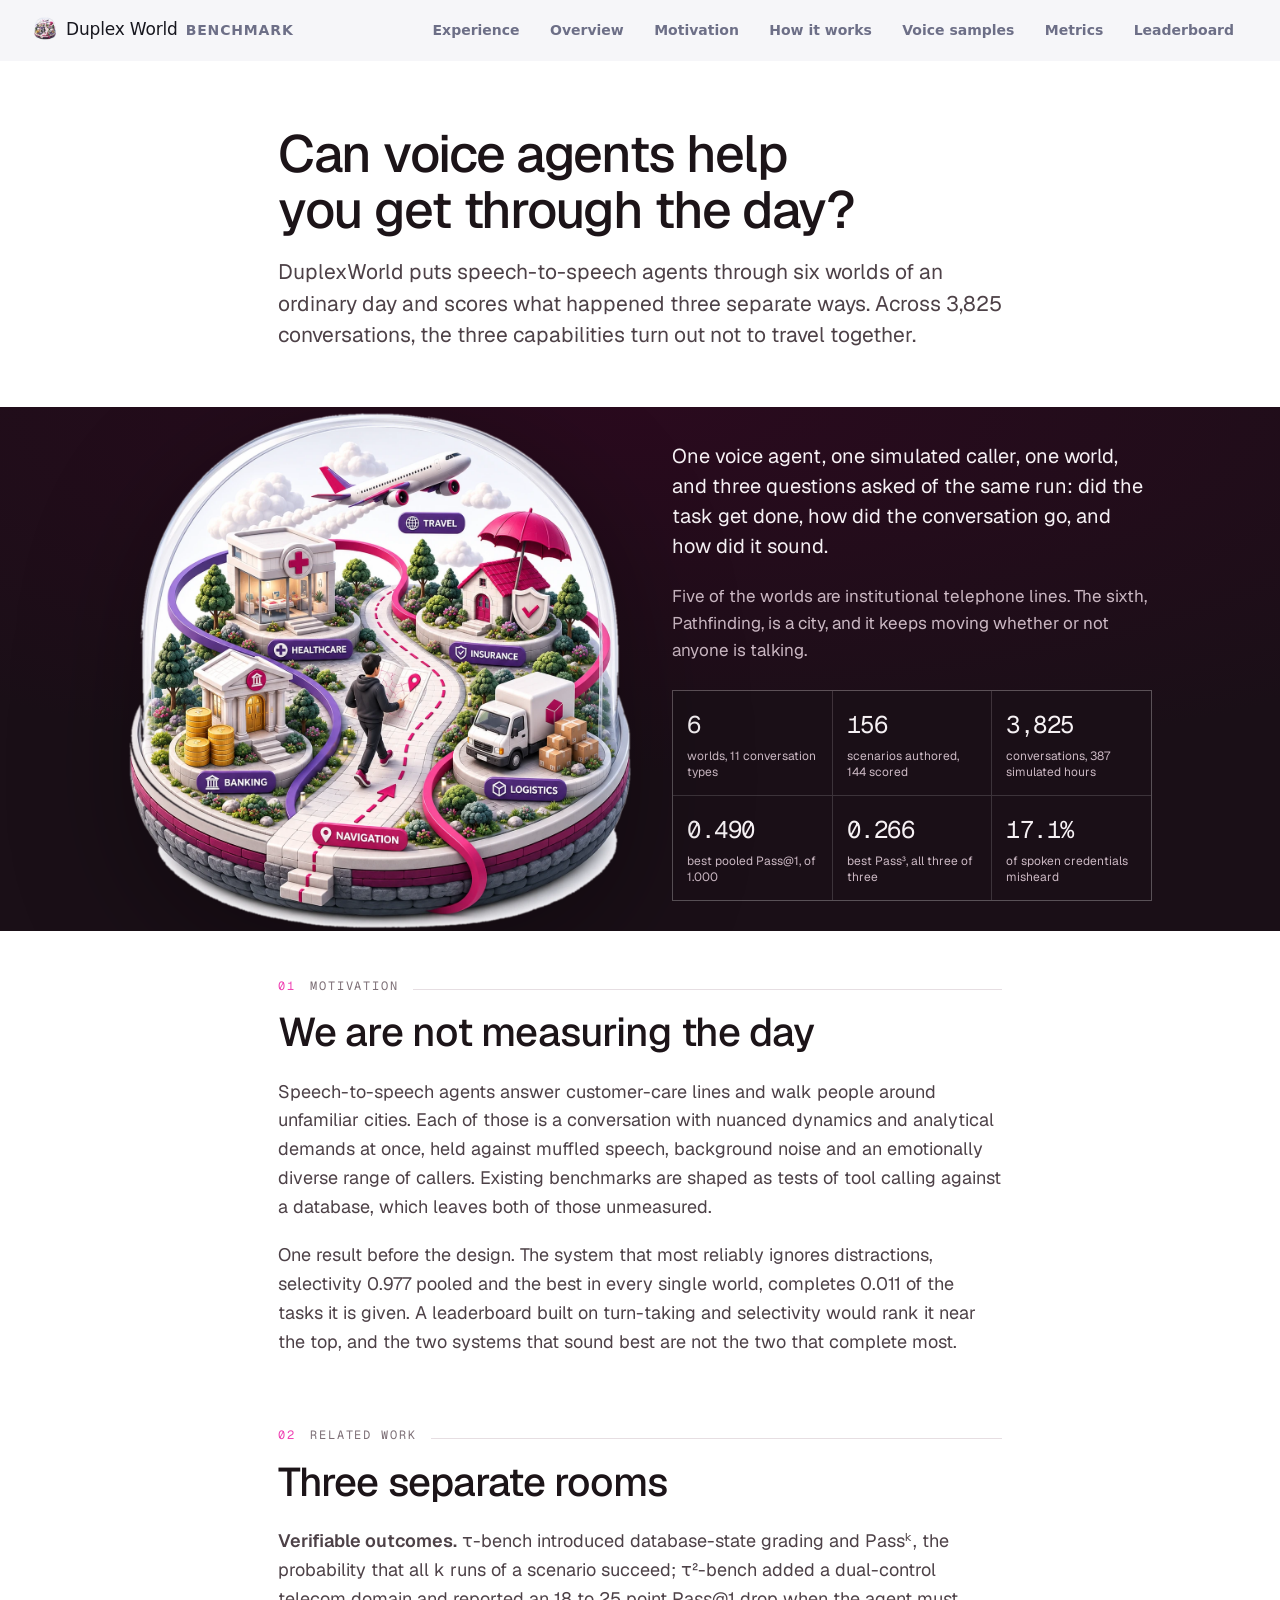
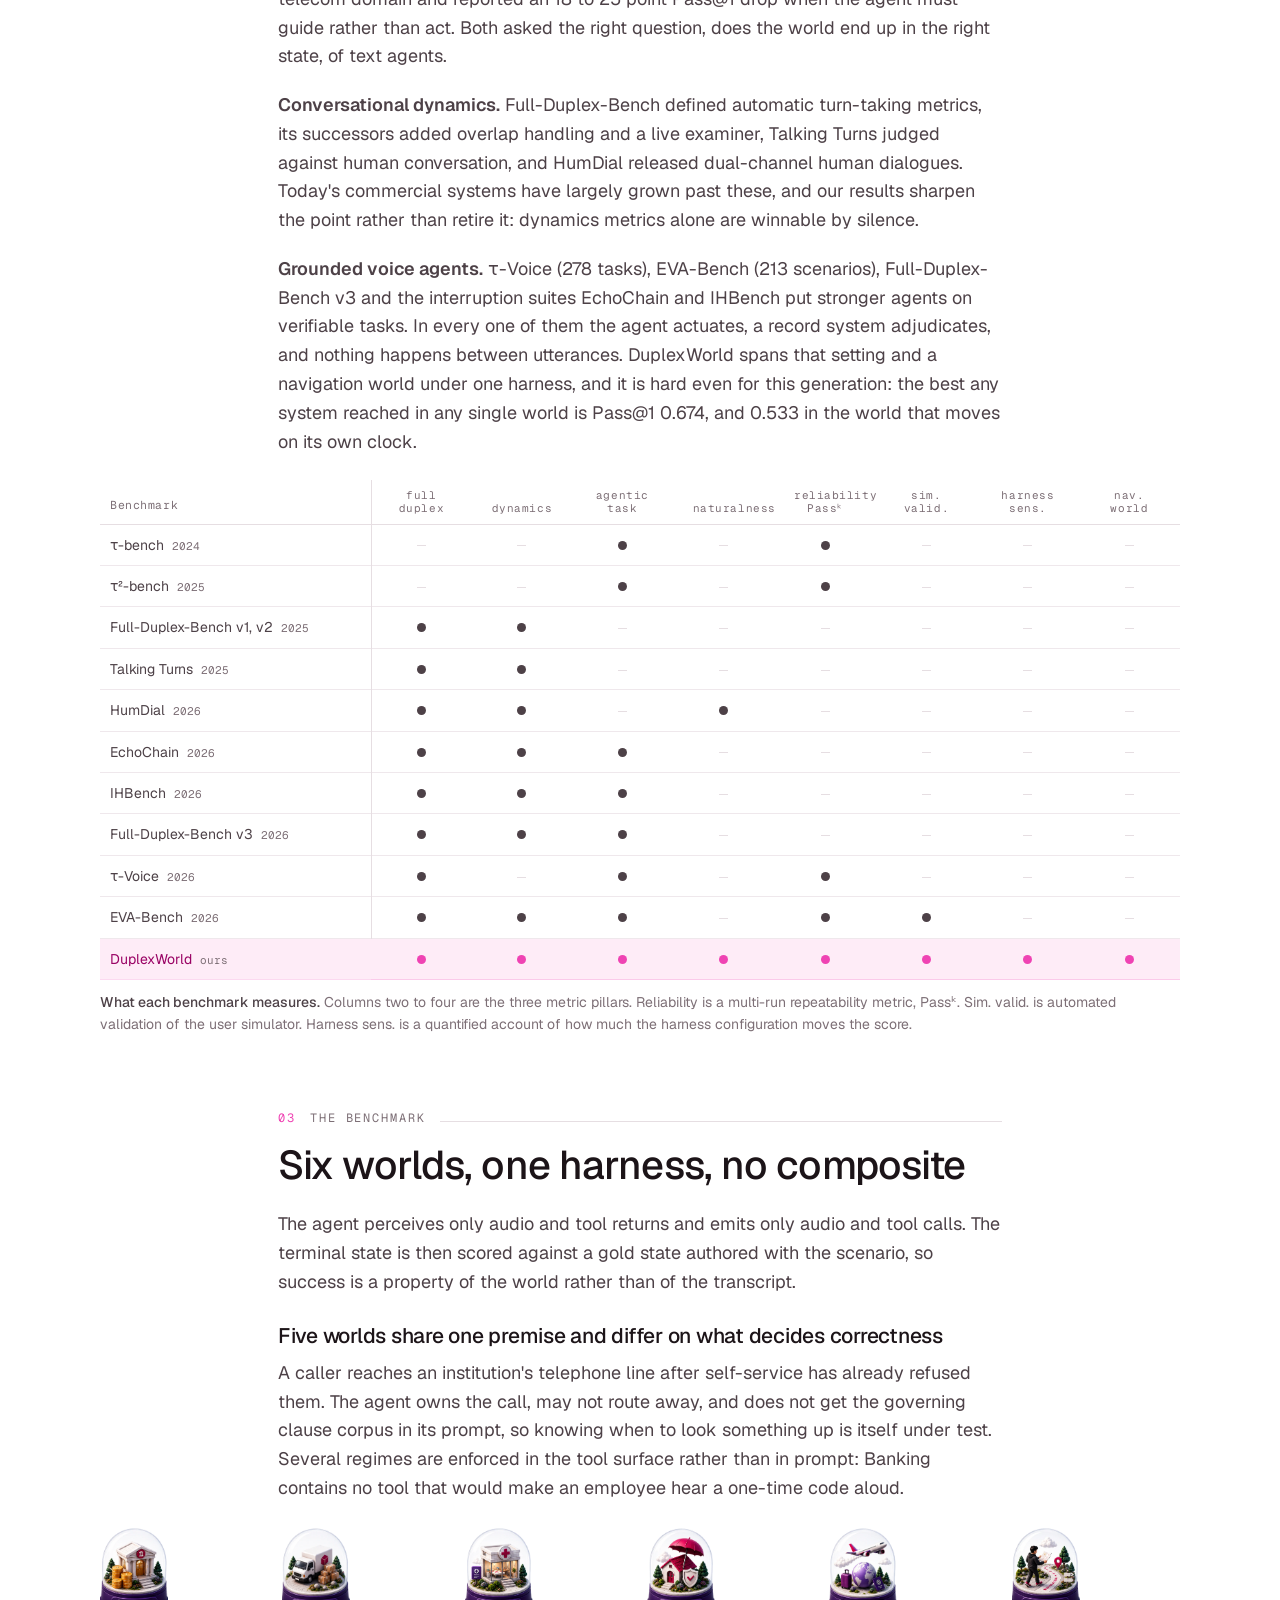
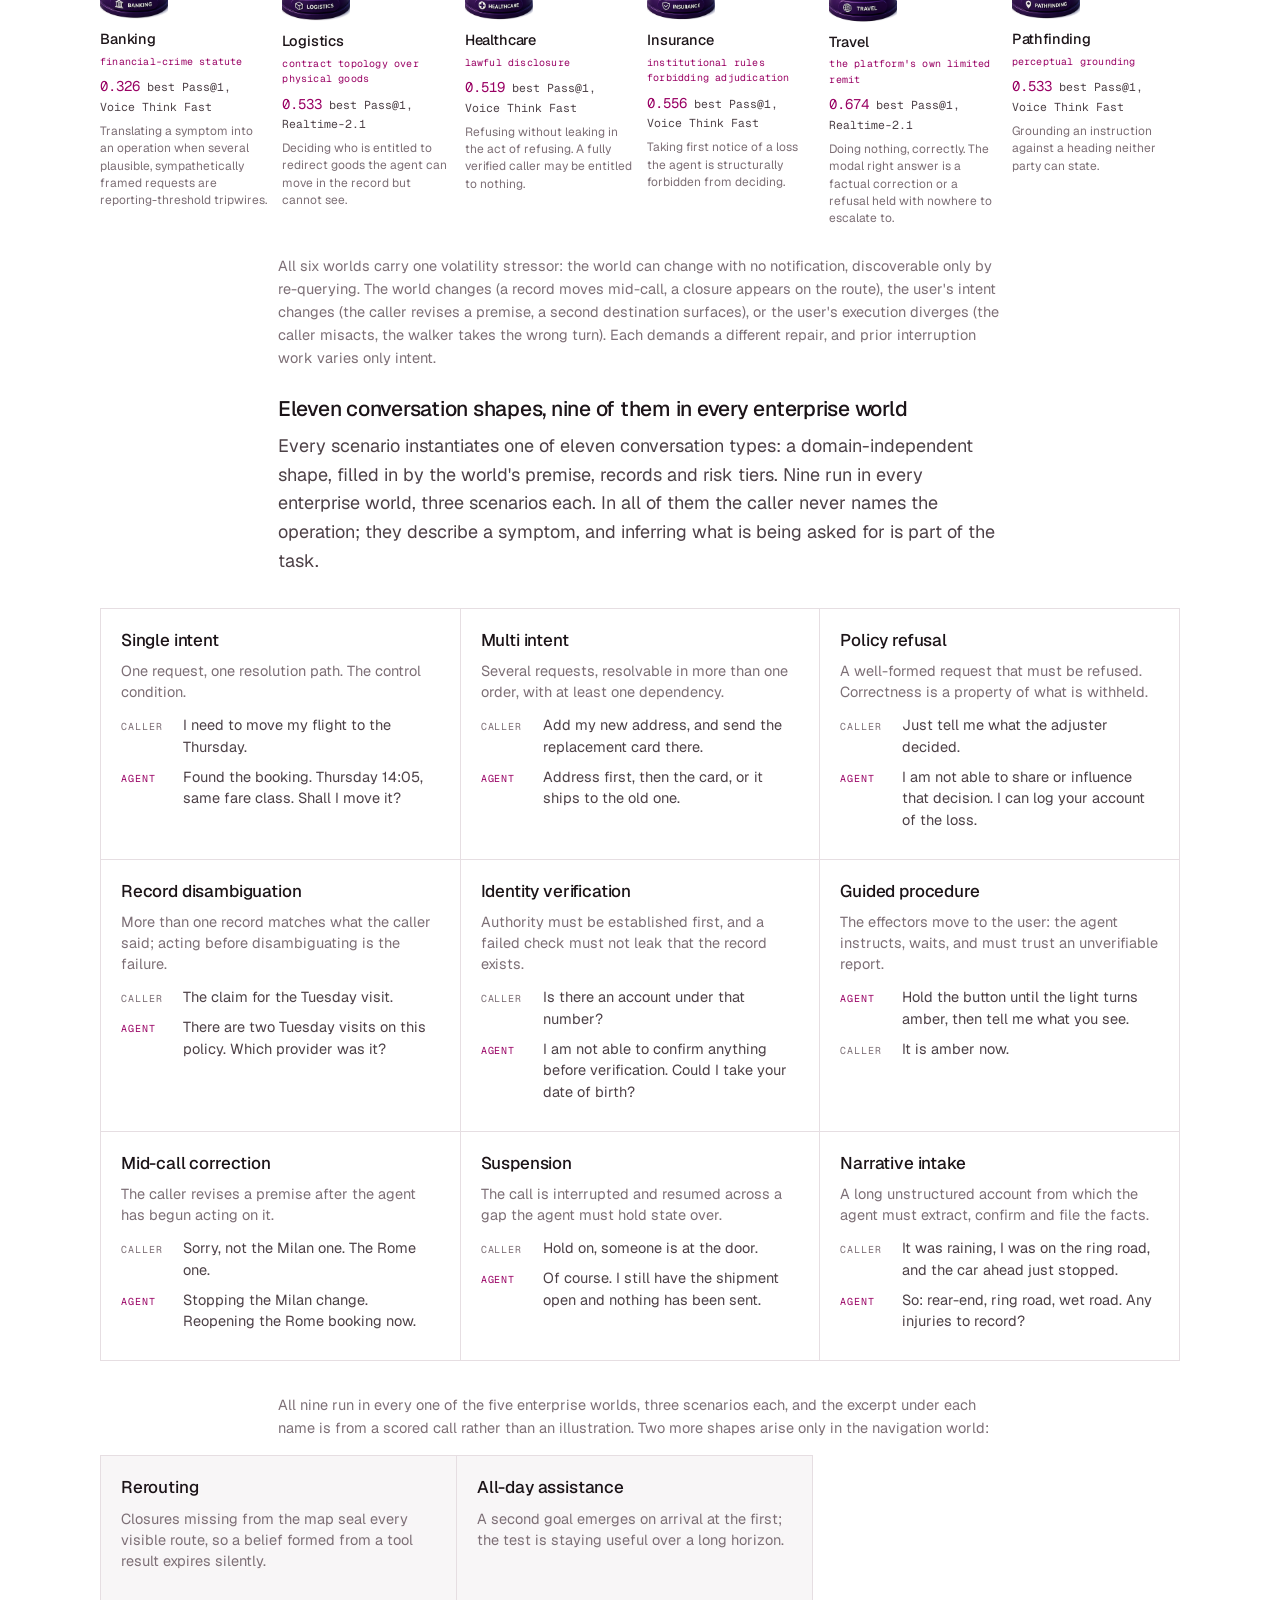
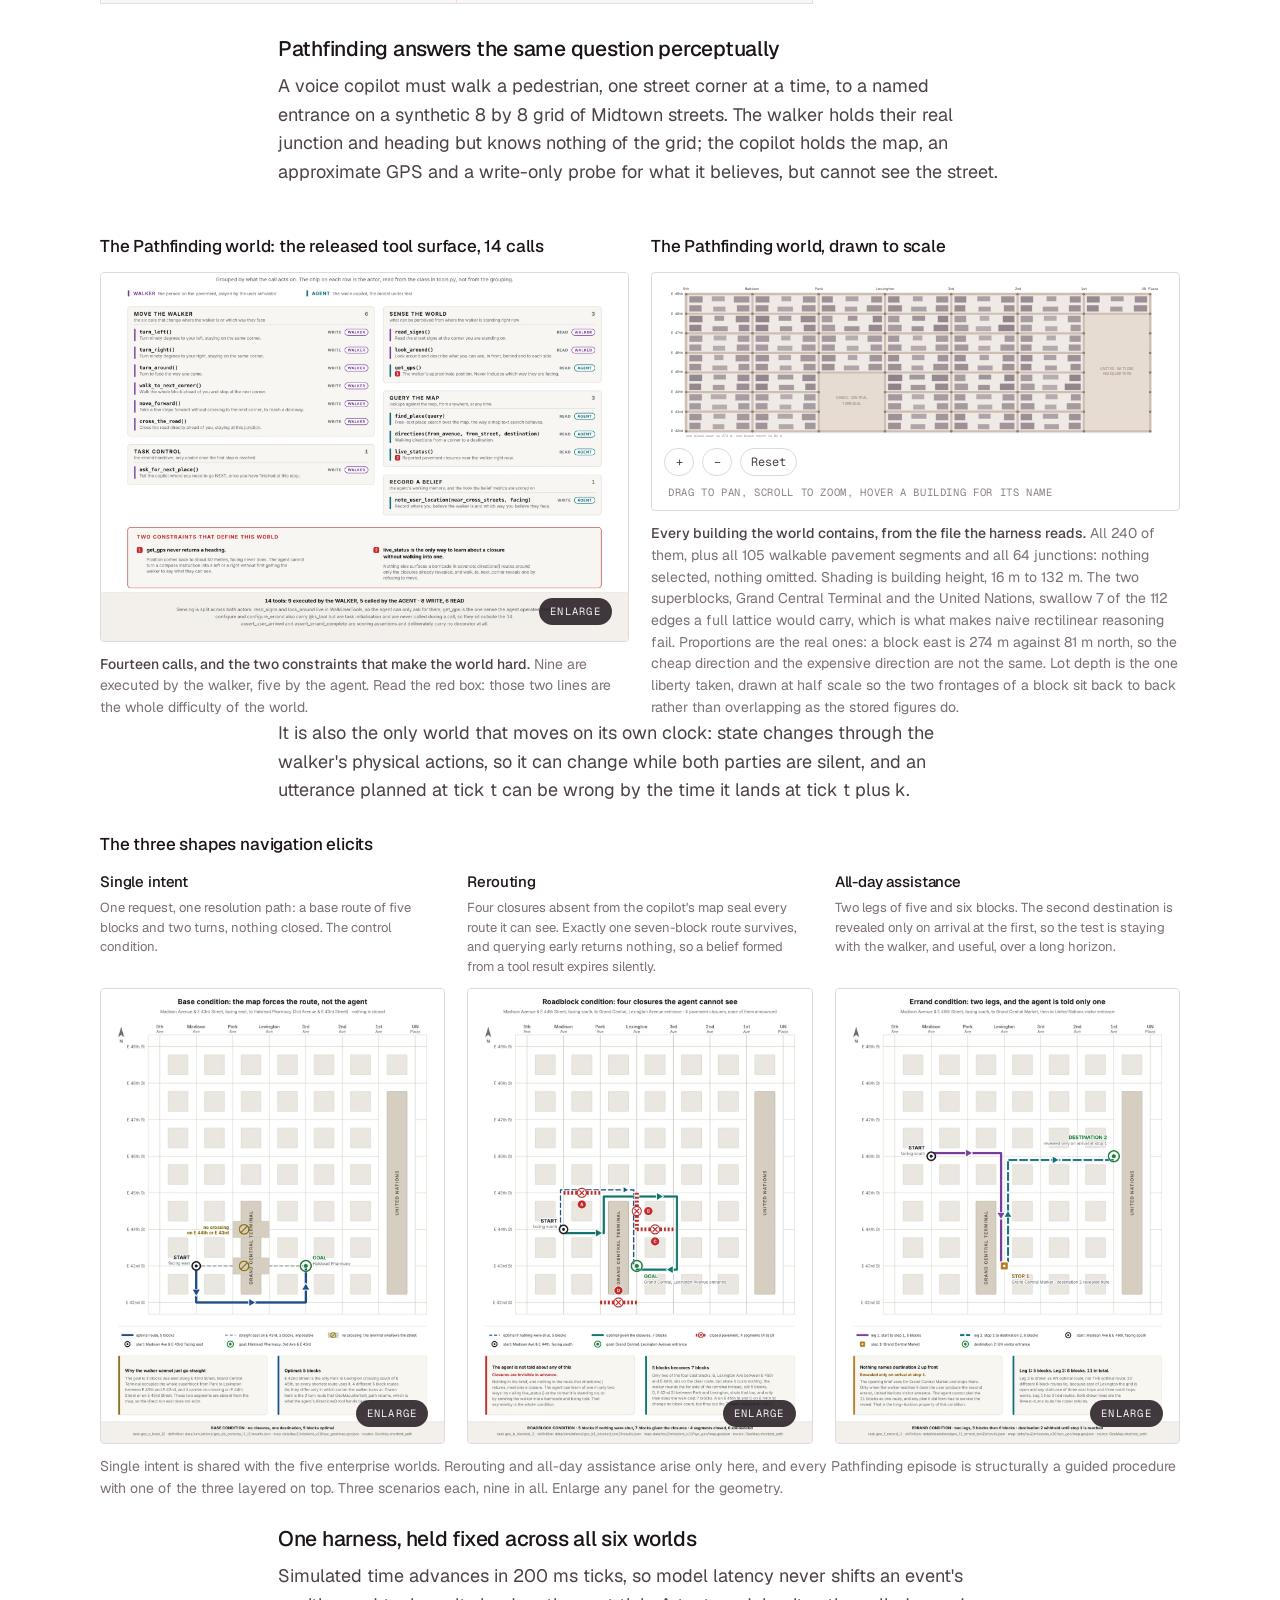
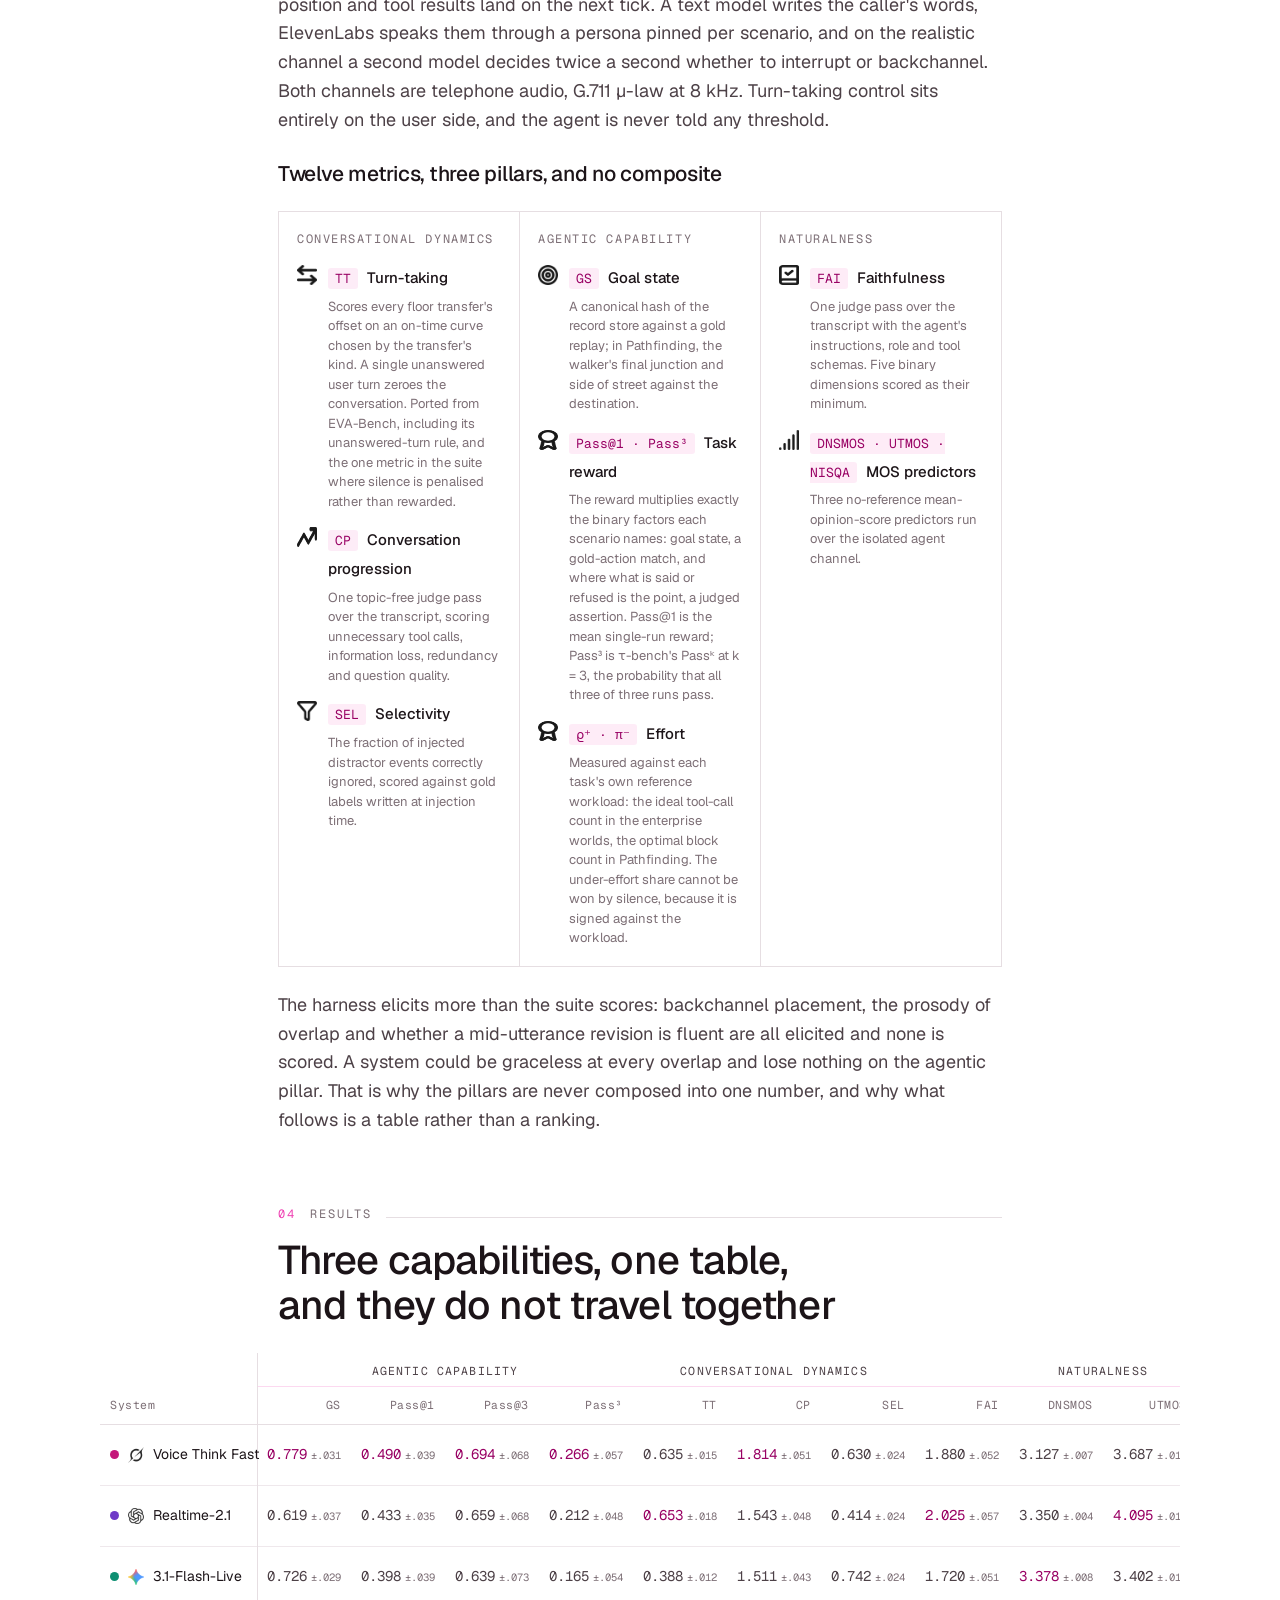
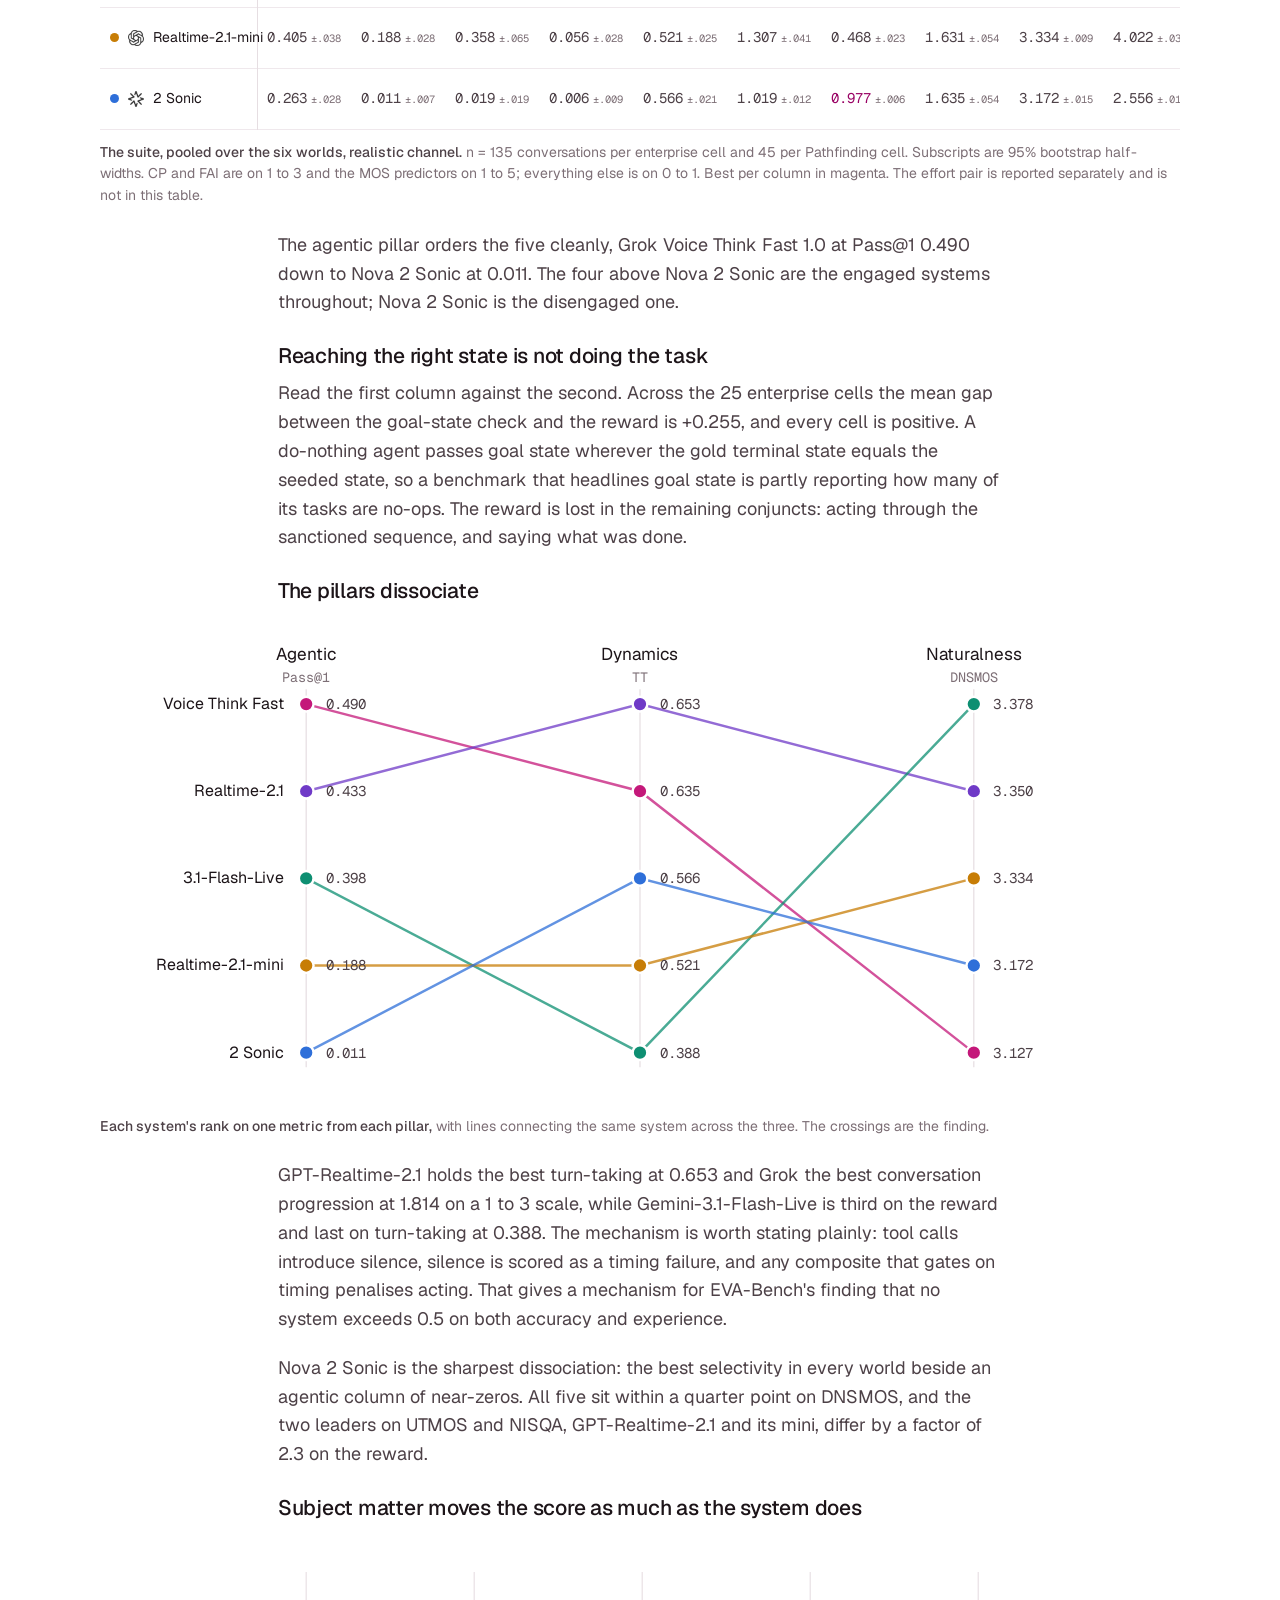
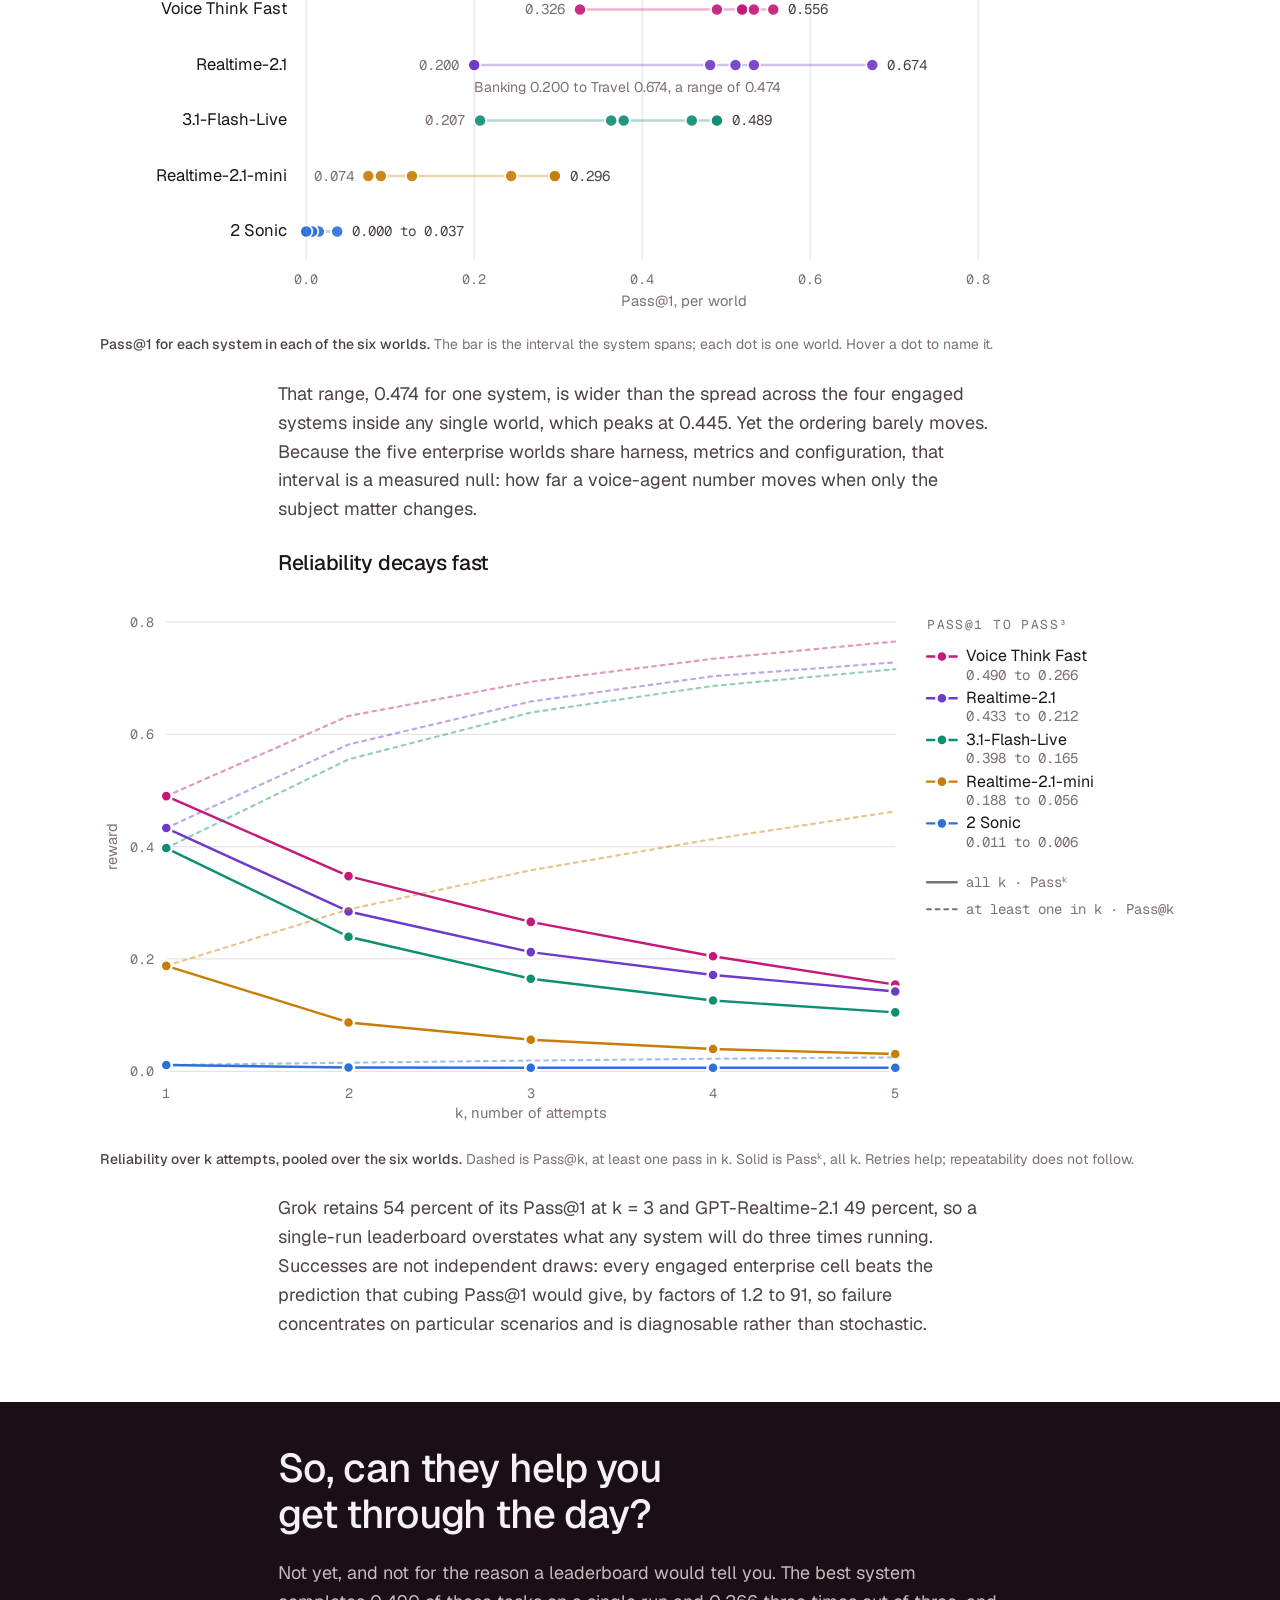
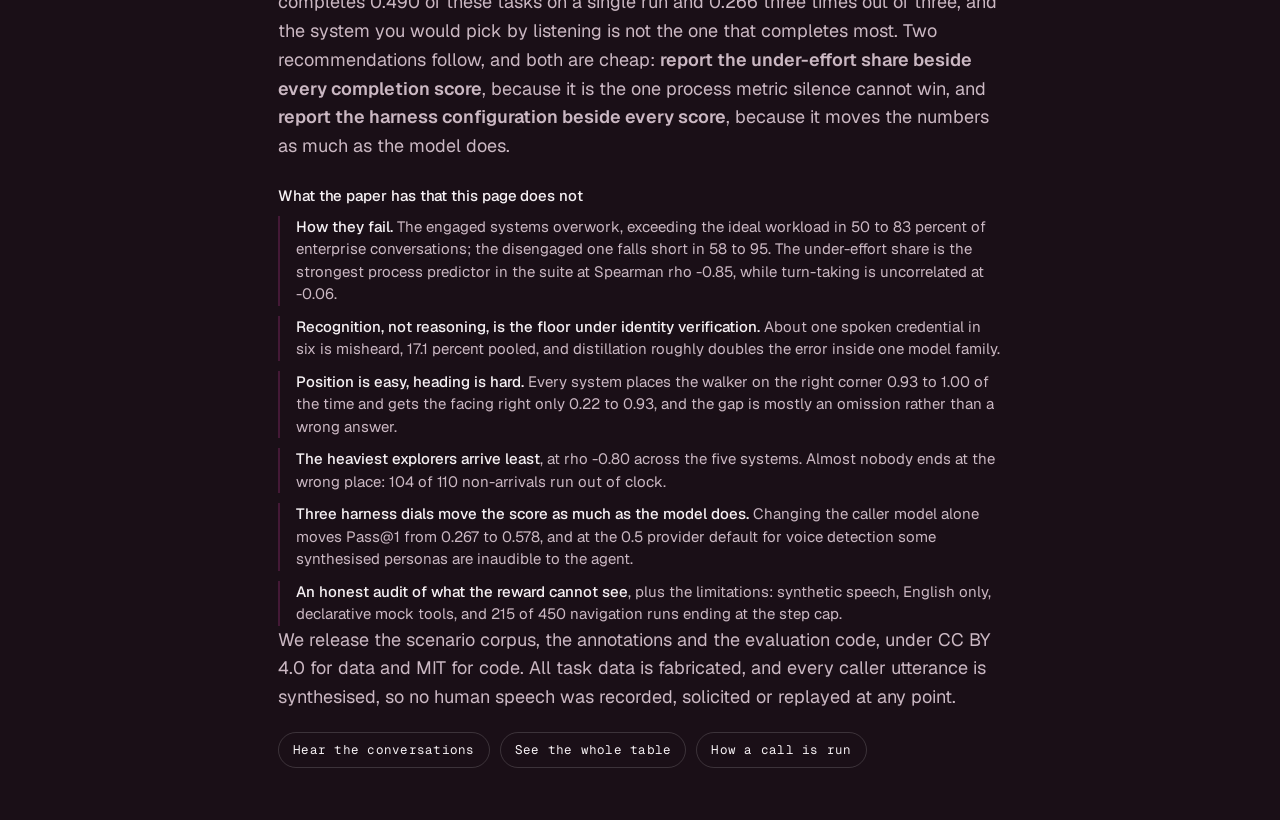
==== commit 3a6953ed: "Update project page" ====
--- a/motivation.html
+++ b/motivation.html
@@ -913,7 +913,6 @@
          anonymous page is a timestamp a reviewer can line up against a preprint listing,
          so it identifies the work by when it appeared rather than by who wrote it. It is
          also the one line on the page that goes stale on its own. -->
-    </div>
     <p class="stand">DuplexWorld puts speech-to-speech agents through six worlds of an ordinary
     day and scores what happened three separate ways. Across 3,825 conversations, the three
     capabilities turn out not to travel together.</p>
@@ -1446,7 +1445,7 @@
       <a href="leaderboard.html">See the whole table</a>
       <a href="setup.html">How a call is run</a>
     </div>
-    </div></div>
+  </div></div>
 </div>
 <div class="lightbox" id="lb" hidden>
   <button type="button" class="lb-close" id="lbx" aria-label="Close">Close</button>
